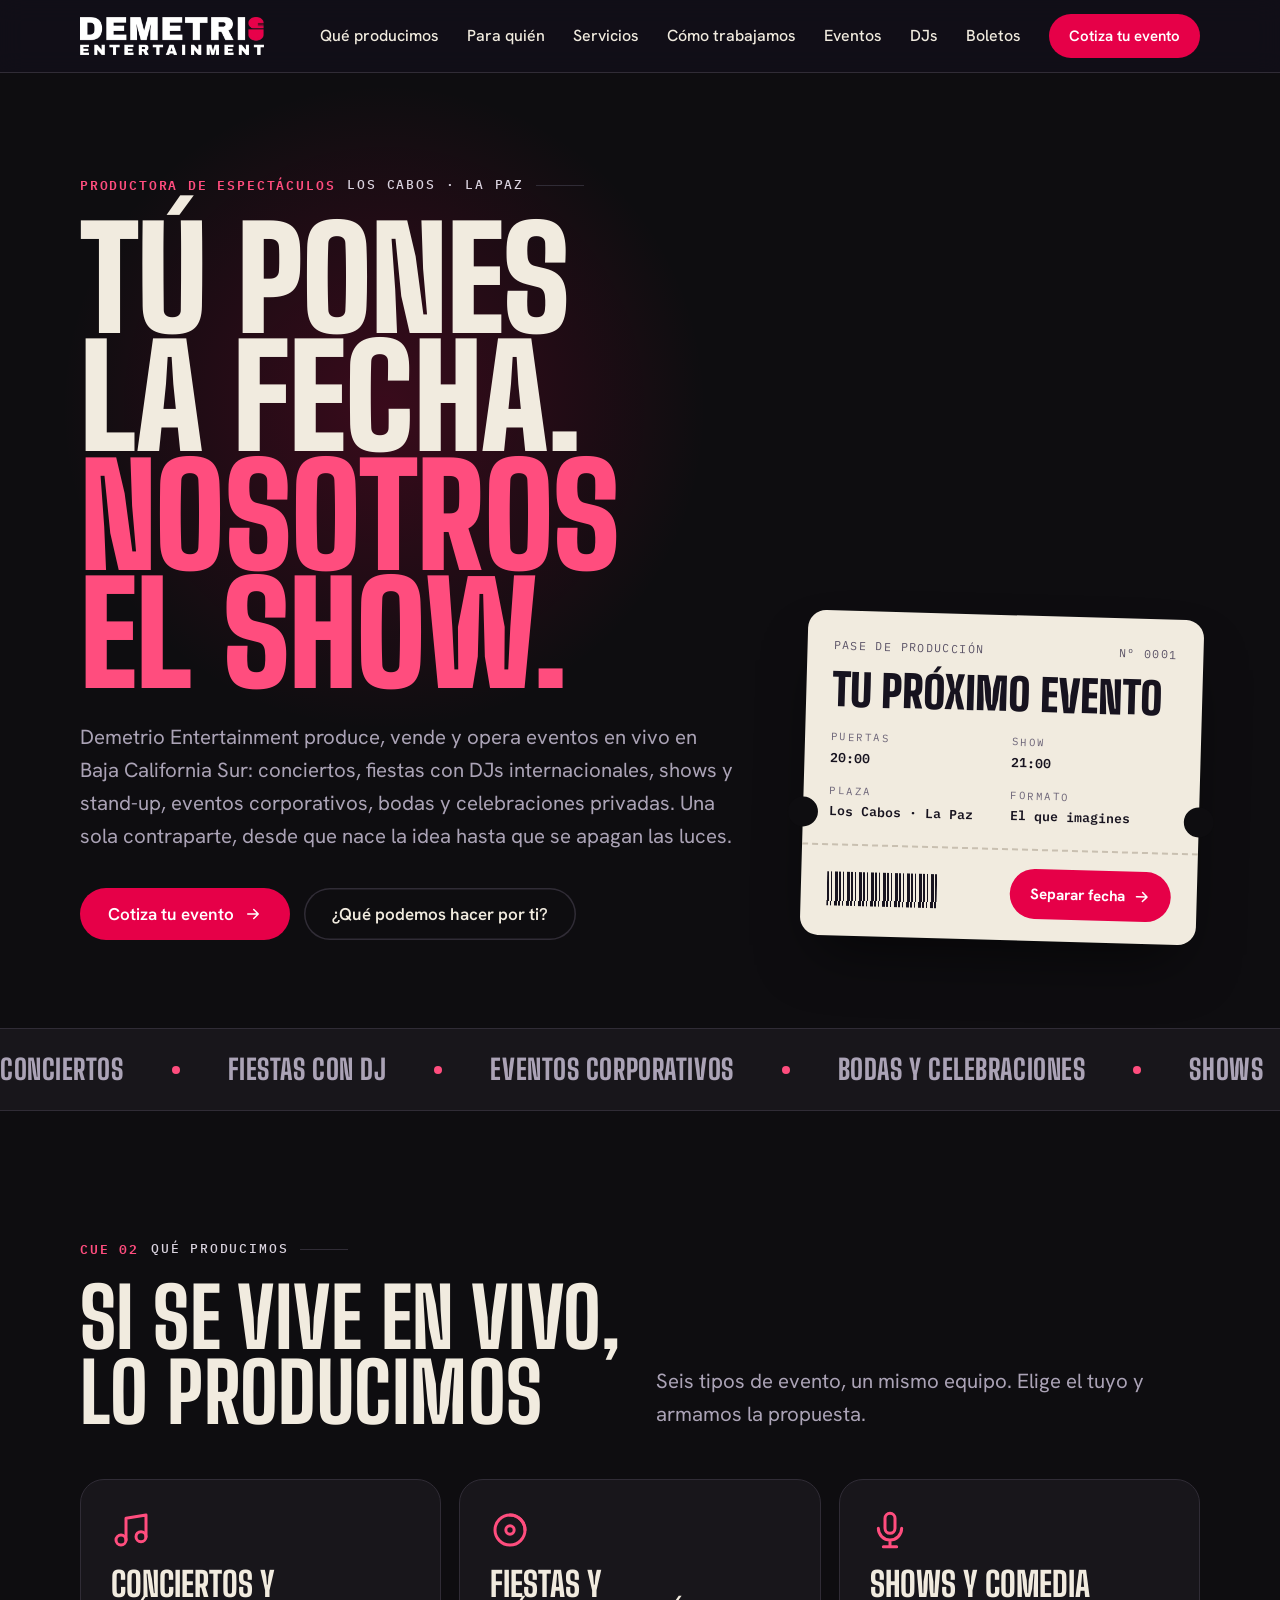
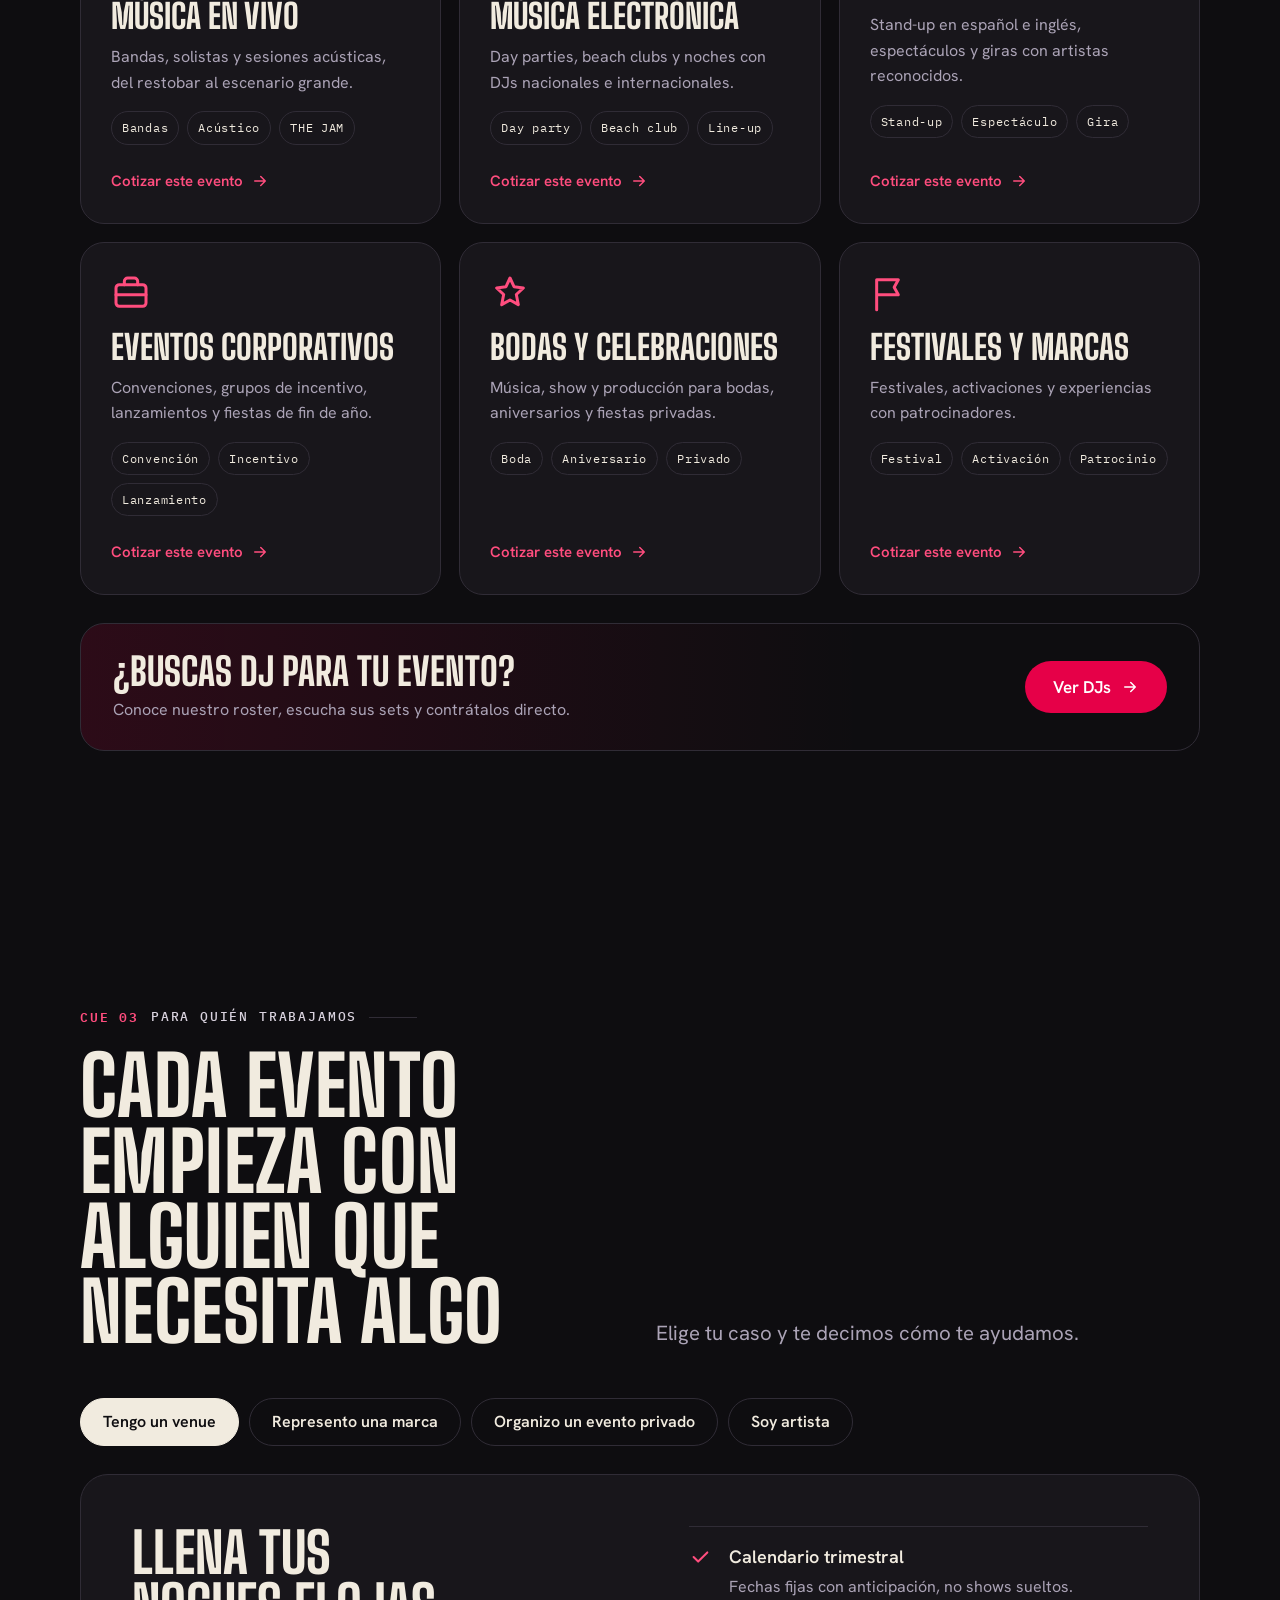
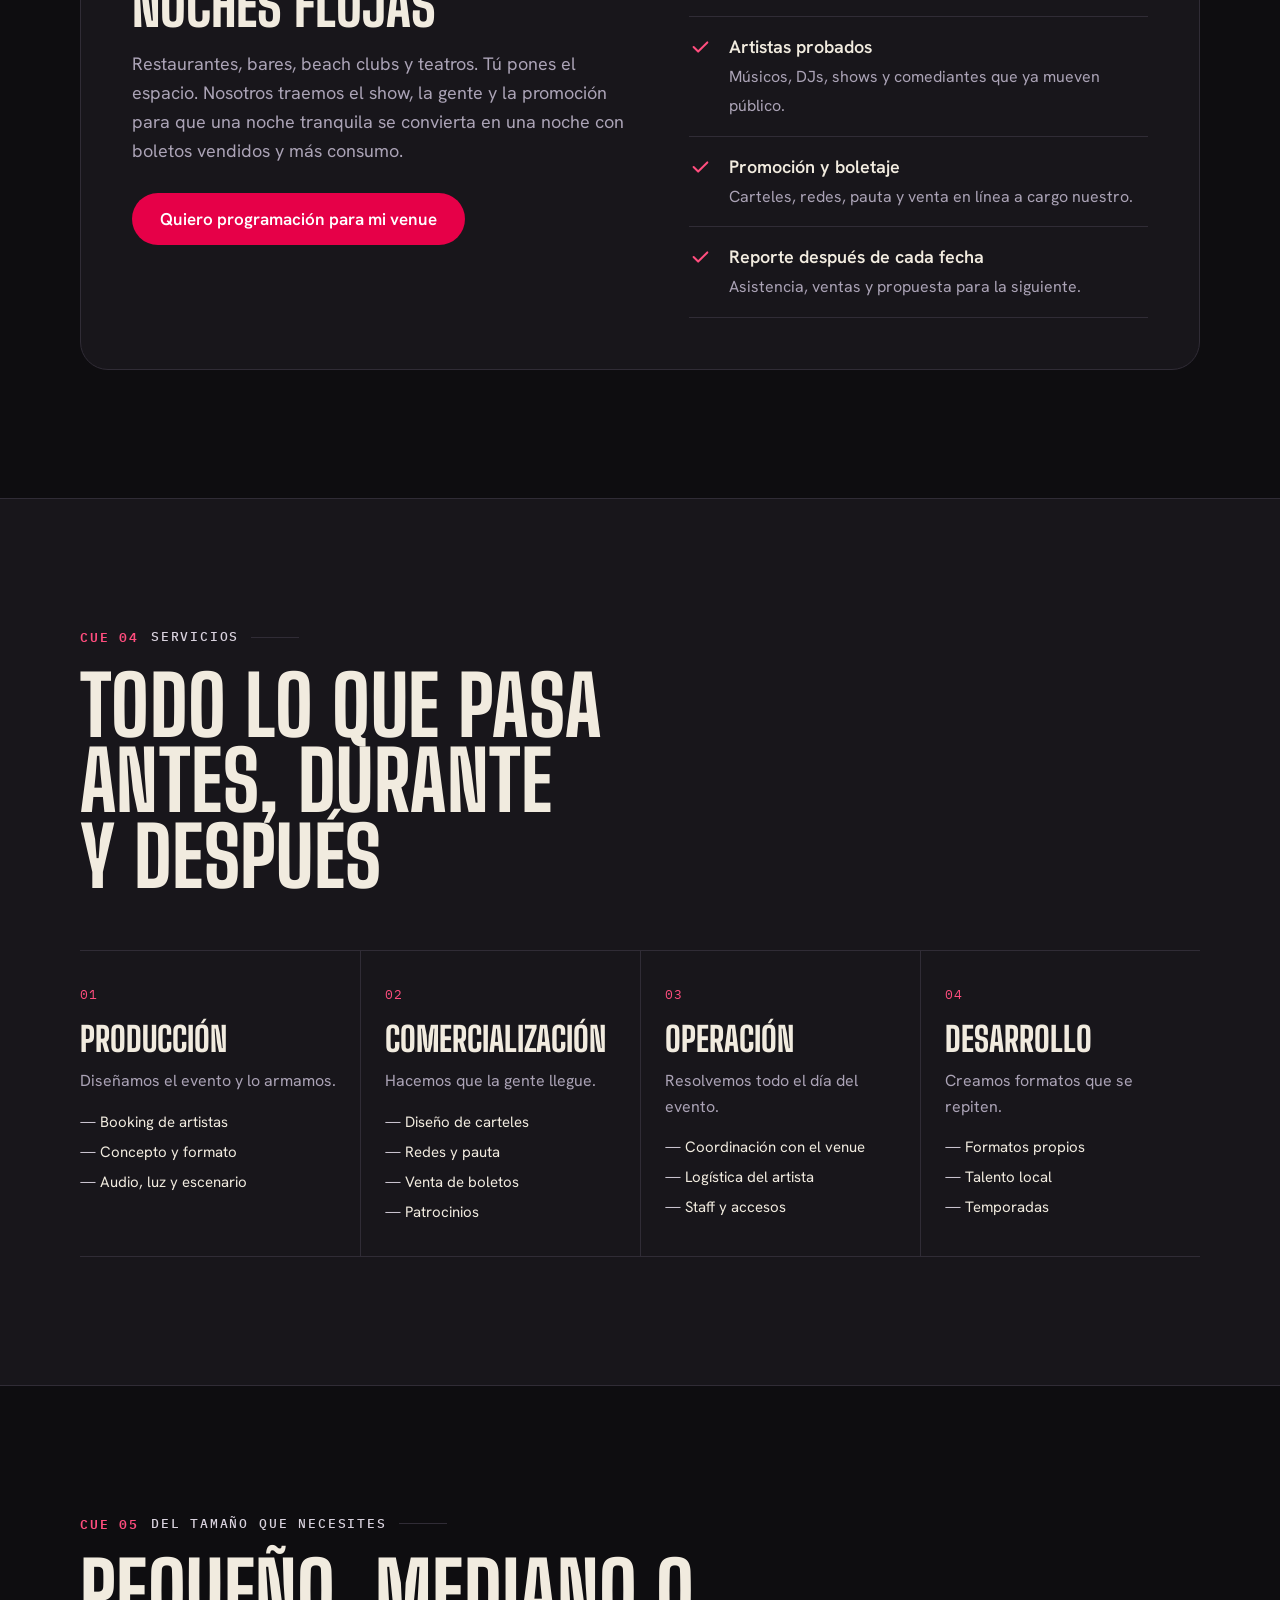
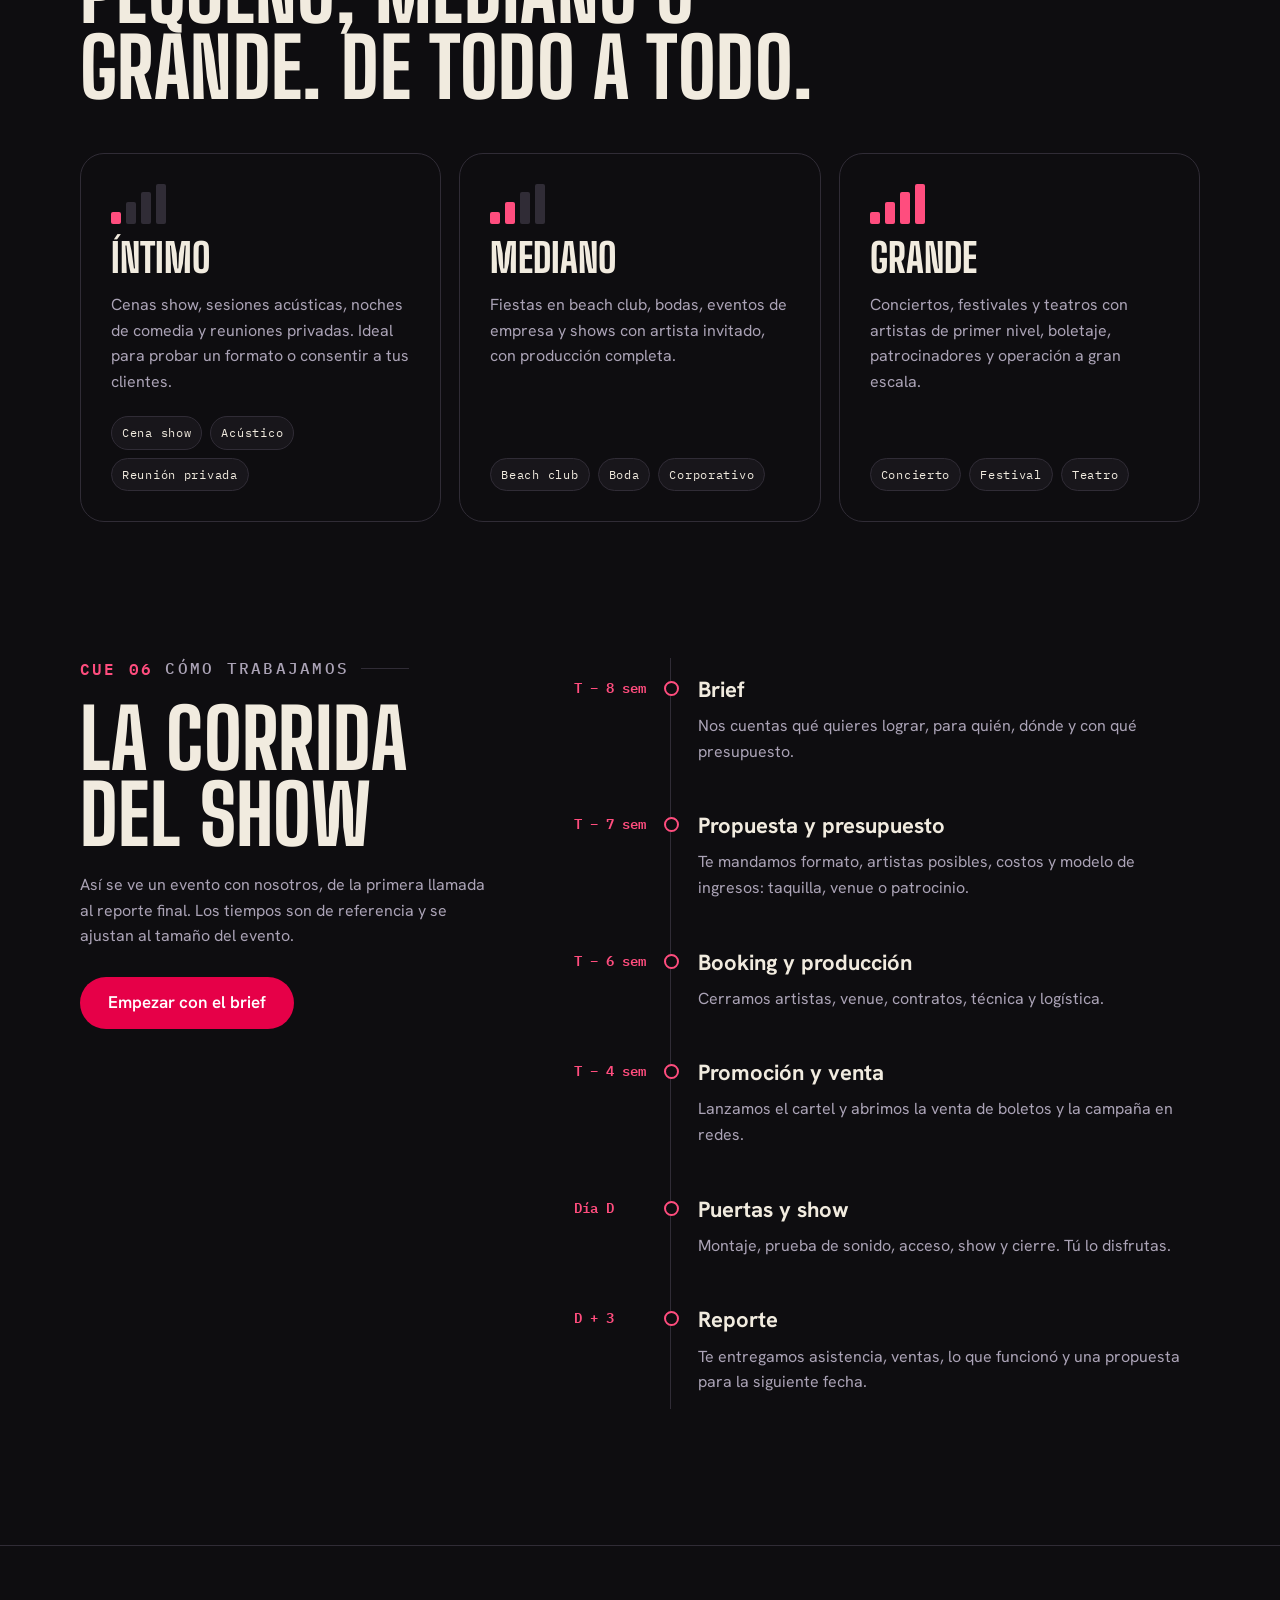
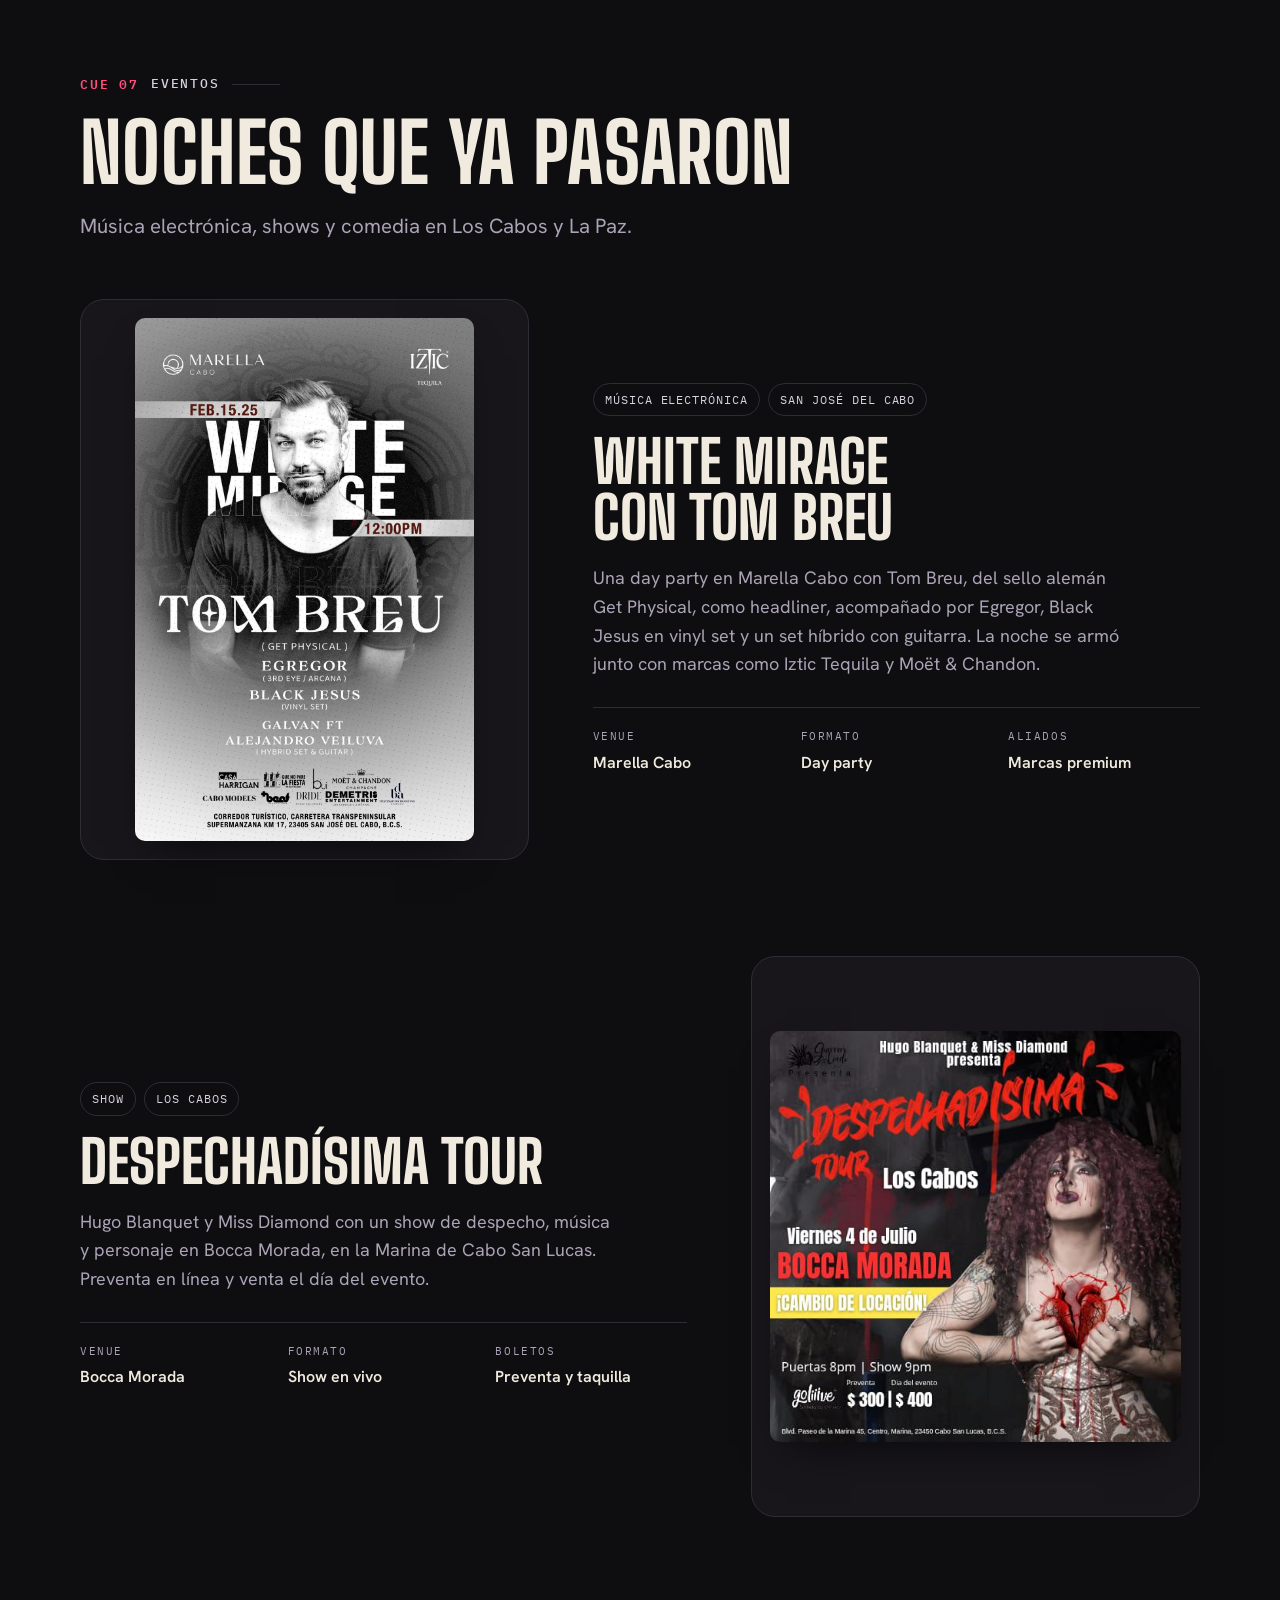
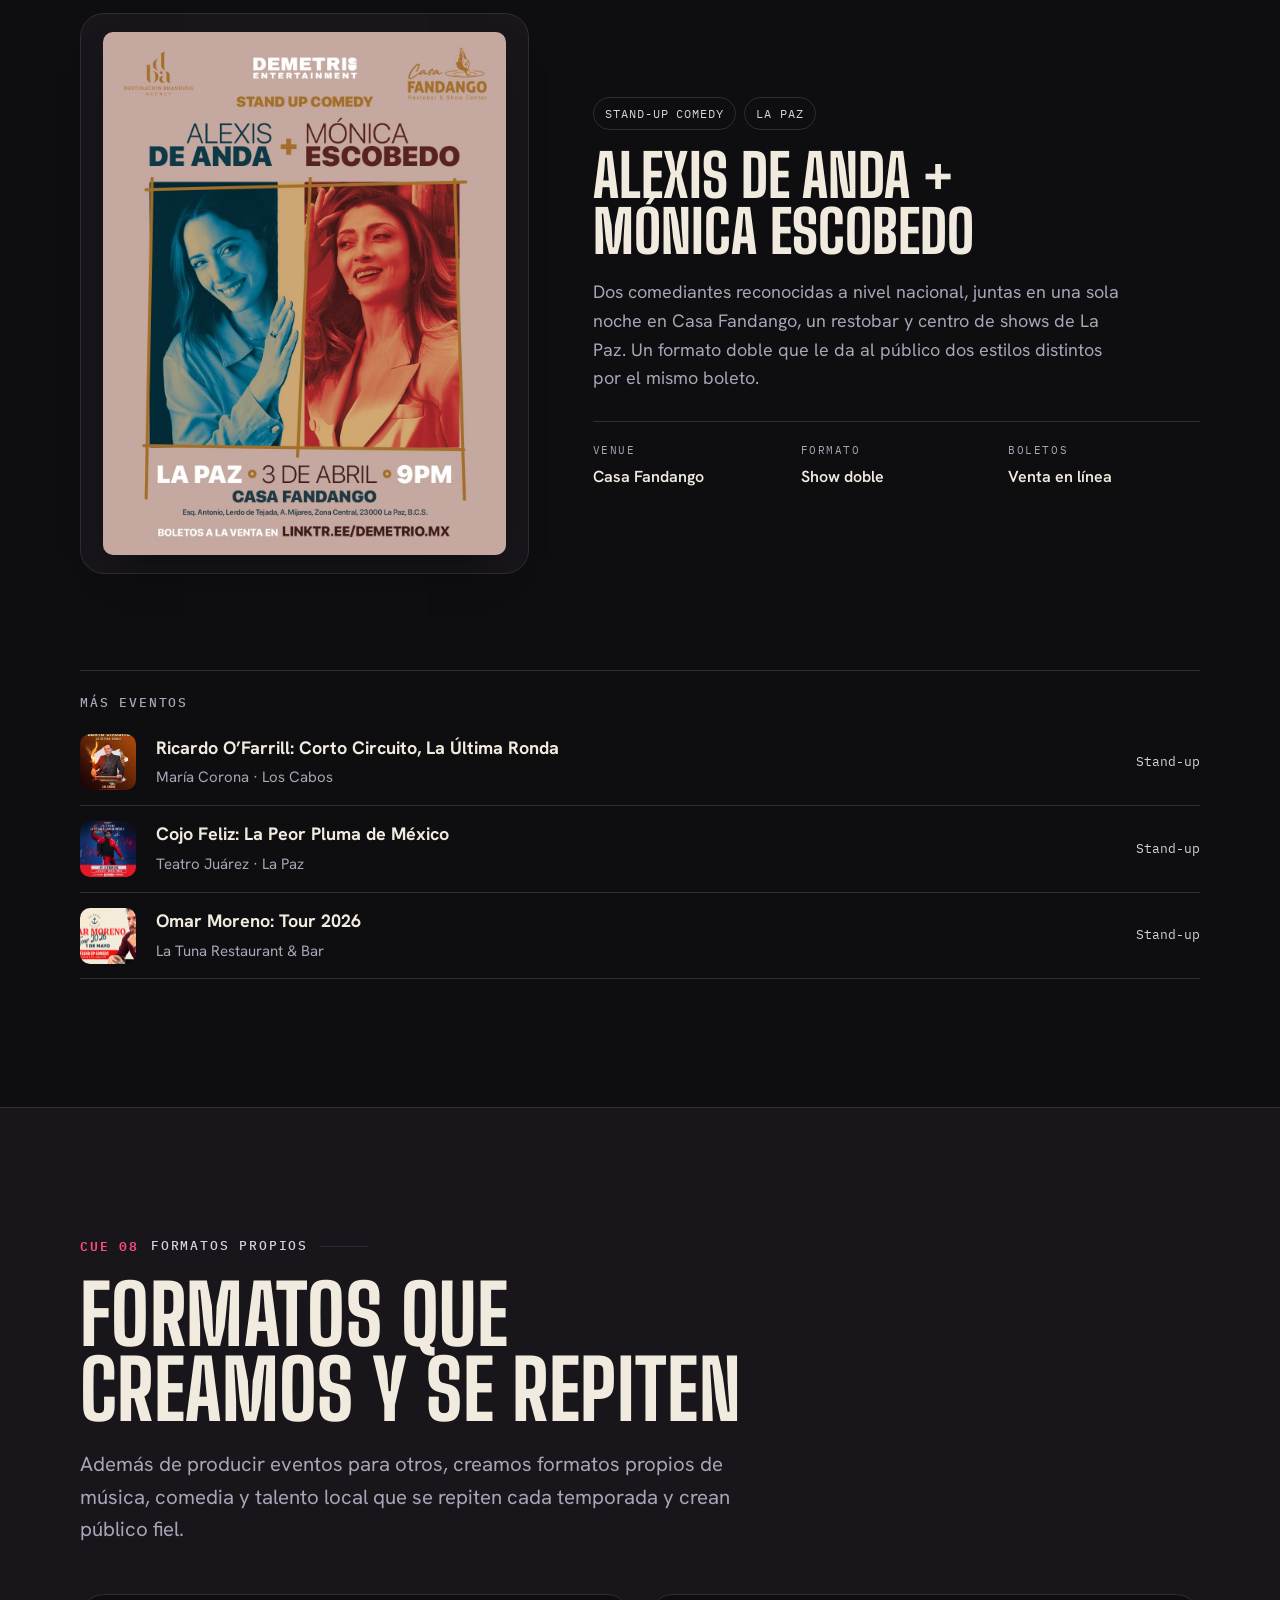
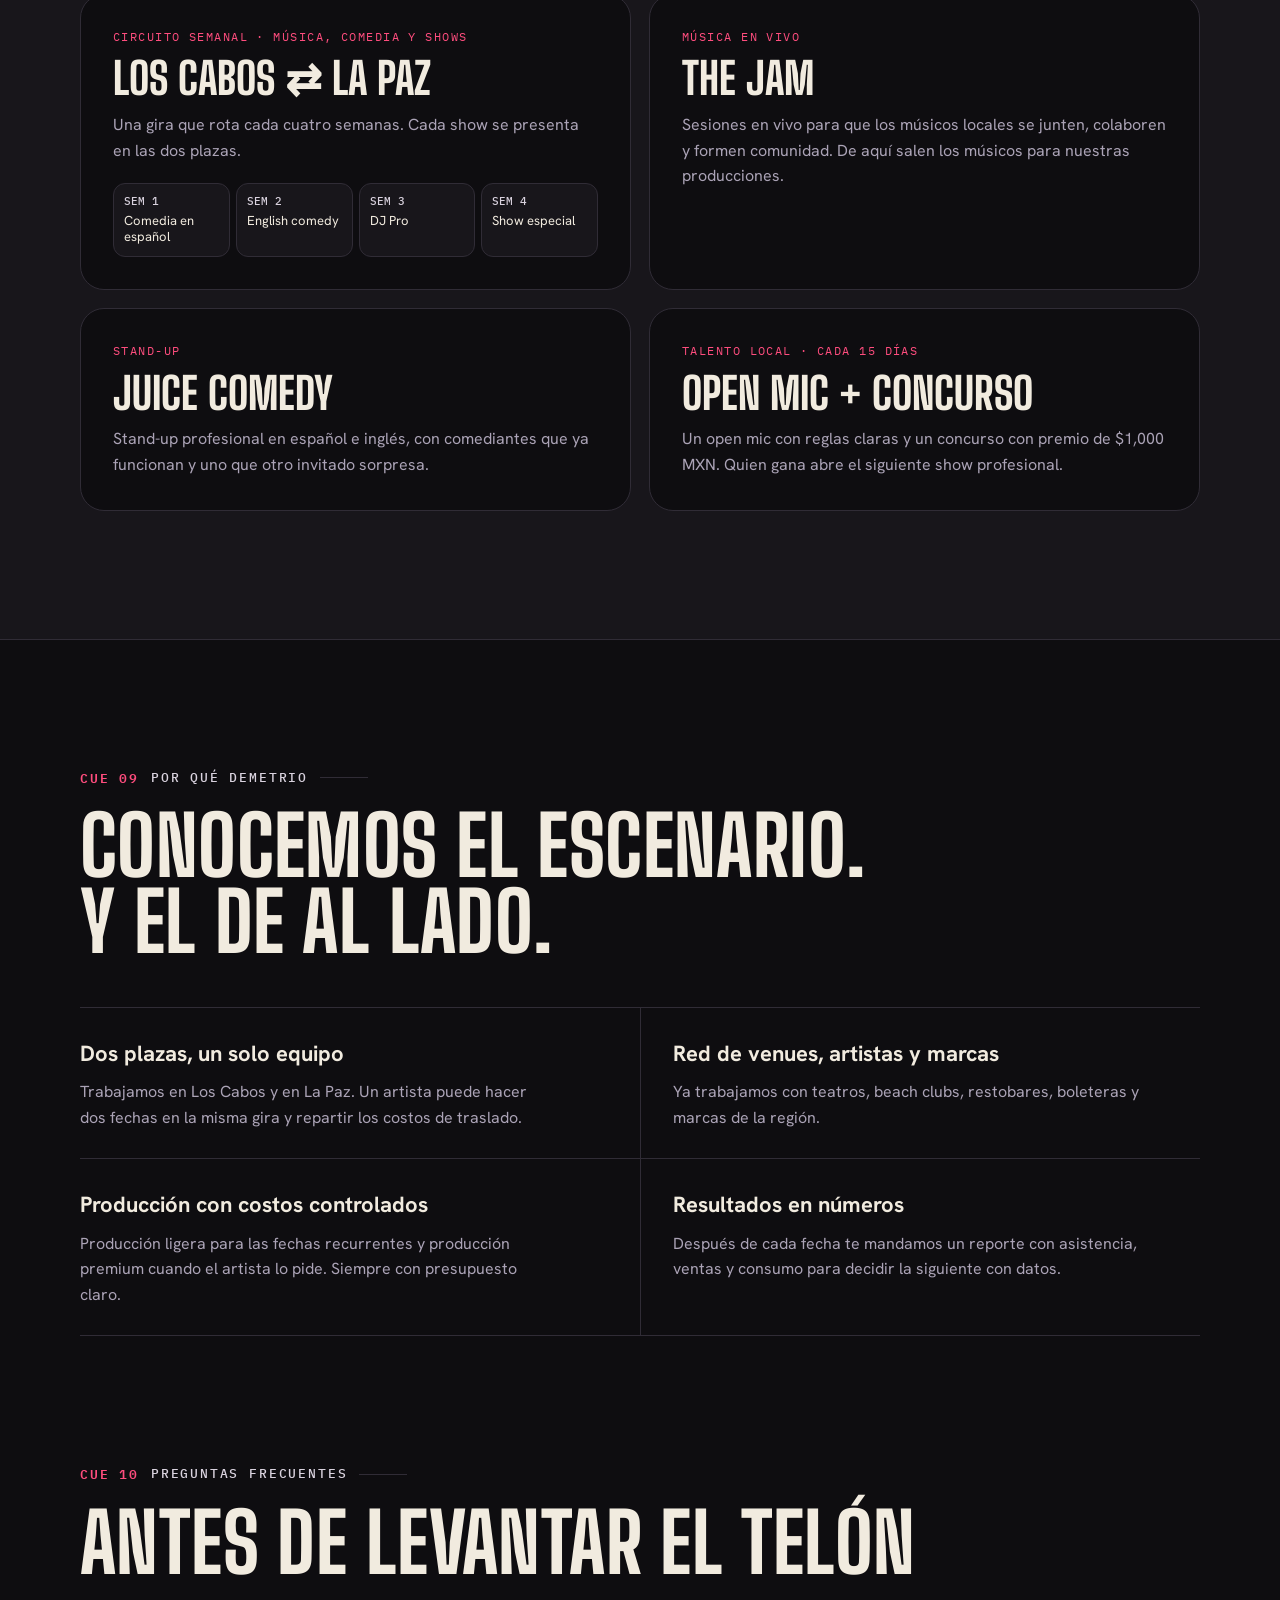
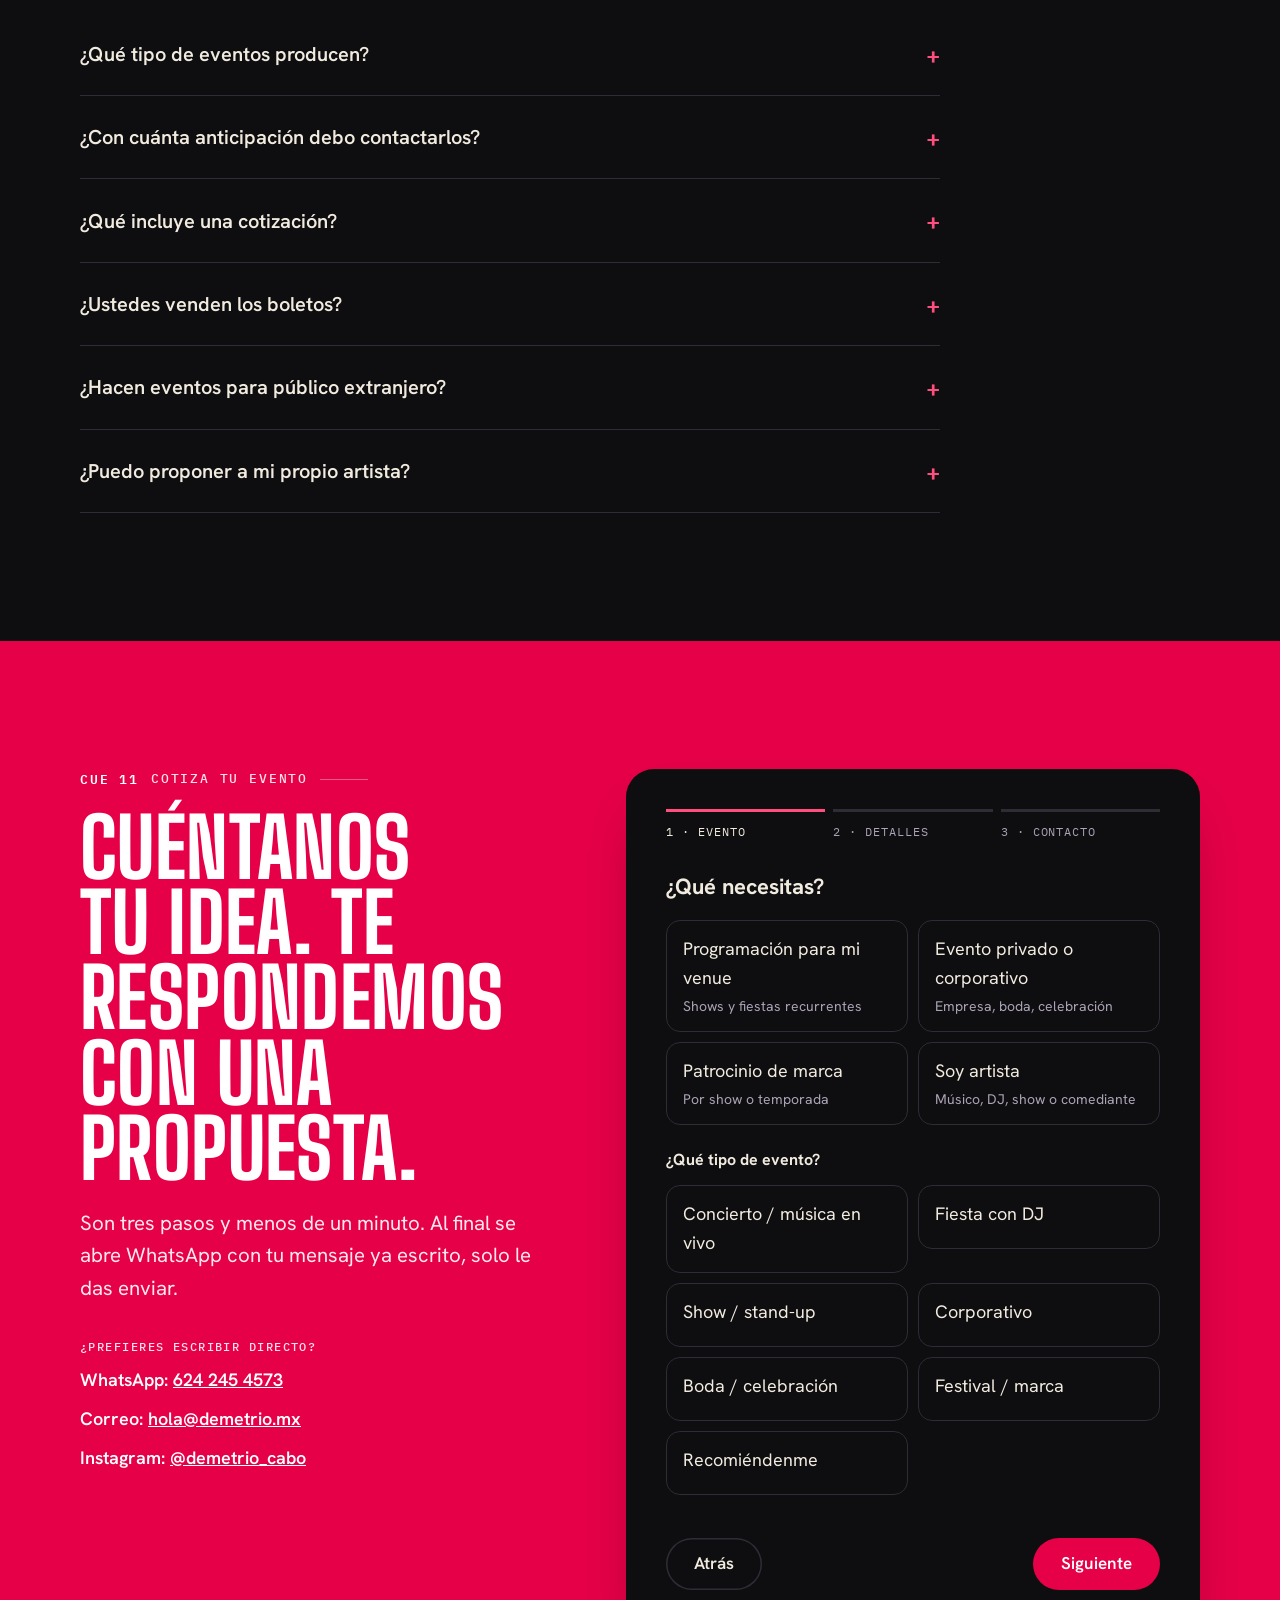
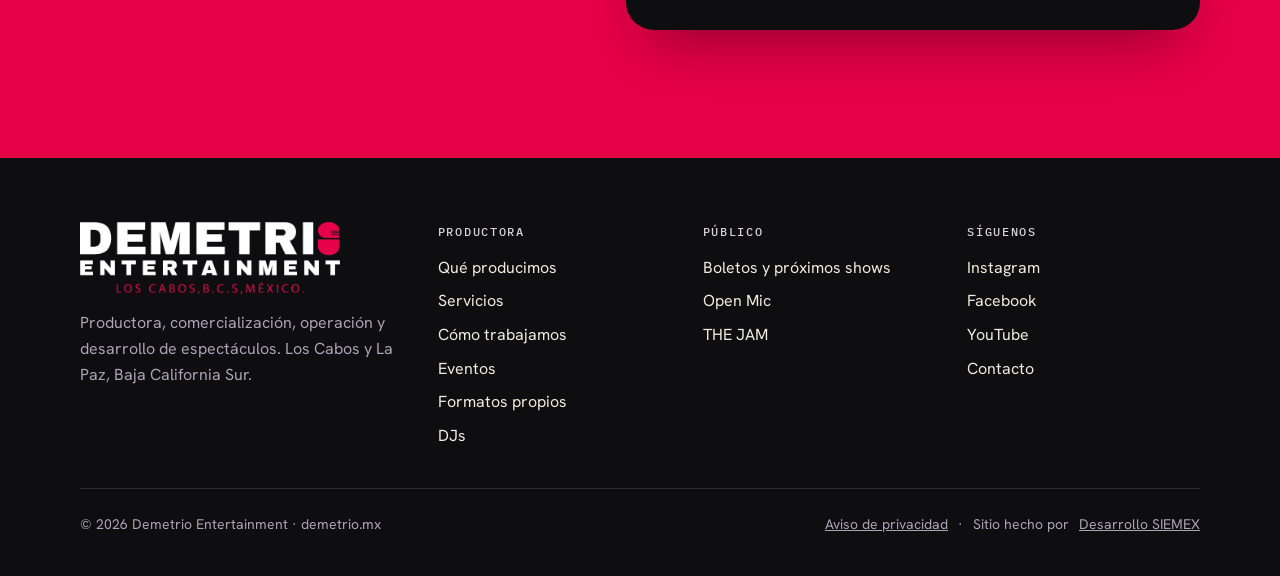
==== index.html @ d85a095f "Agregar roster de DJs y perfil de Franberchel - /djs: roster curado por Demetrio, generado desde dat" ====
<!DOCTYPE html>
<html lang="es">
<head>
<meta charset="utf-8">
<meta name="viewport" content="width=device-width, initial-scale=1">
<title>Demetrio Entertainment</title>
<meta name="description" content="Demetrio Entertainment produce, comercializa y opera espectáculos en Los Cabos y La Paz: conciertos, fiestas con DJs, shows, eventos corporativos, bodas y celebraciones privadas.">
<meta property="og:title" content="Demetrio Entertainment · Productora de espectáculos en Los Cabos y La Paz">
<meta property="og:description" content="Conciertos, fiestas, shows, eventos corporativos y celebraciones en Los Cabos y La Paz. Producción, venta y operación de principio a fin.">
<meta property="og:url" content="https://demetrio.mx/">
<meta property="og:type" content="website">
<meta property="og:locale" content="es_MX">
<meta property="og:site_name" content="Demetrio Entertainment">
<meta property="og:image" content="https://demetrio.mx/og-image.jpg?v=2">
<meta property="og:image:width" content="1200">
<meta property="og:image:height" content="630">
<meta property="og:image:alt" content="Demetrio Entertainment: Tú pones la fecha. Nosotros el show.">
<meta name="twitter:card" content="summary_large_image">
<meta name="theme-color" content="#0E0D10">
<link rel="canonical" href="https://demetrio.mx/">
<link rel="icon" href="/favicon.ico?v=2" sizes="any">
<link rel="icon" type="image/png" sizes="32x32" href="/favicon-32.png?v=2">
<link rel="apple-touch-icon" href="/apple-touch-icon.png?v=2">
<link rel="preconnect" href="https://fonts.googleapis.com">
<link rel="preconnect" href="https://fonts.gstatic.com" crossorigin>
<link href="https://fonts.googleapis.com/css2?family=Big+Shoulders+Display:wght@700;800;900&family=Hanken+Grotesk:wght@400;500;600;700&family=IBM+Plex+Mono:wght@400;500;600&display=swap" rel="stylesheet">
<link rel="stylesheet" href="/assets/css/site.css?v=2">
</head>
<body>

<header class="nav">
  <div class="wrap nav-in">
    <a class="logo" href="#inicio"><img src="assets/brand/logo-demetrio.png" alt="Demetrio Entertainment" width="184" height="38"></a>
    <button class="menu-btn" id="menuBtn" aria-expanded="false" aria-controls="navLinks">Menú</button>
    <nav class="links" id="navLinks" aria-label="Principal">
      <a href="#que-producimos">Qué producimos</a>
      <a href="#para-quien">Para quién</a>
      <a href="#servicios">Servicios</a>
      <a href="#proceso">Cómo trabajamos</a>
      <a href="#eventos">Eventos</a>
      <a href="/djs/">DJs</a>
      <a href="https://linktr.ee/demetrio.mx">Boletos</a>
      <a class="btn btn-primary" href="#cotiza">Cotiza tu evento</a>
    </nav>
  </div>
</header>

<main>
<!-- CUE 01 · APERTURA -->
<section class="hero" id="inicio">
  <div class="wrap hero-grid">
    <div>
      <p class="cue"><b>Productora de espectáculos</b> Los Cabos · La Paz</p>
      <h1>Tú pones la fecha.<span class="lit">Nosotros el show.</span></h1>
      <p class="lead">Demetrio Entertainment produce, vende y opera eventos en vivo en Baja California Sur: conciertos, fiestas con DJs internacionales, shows y stand-up, eventos corporativos, bodas y celebraciones privadas. Una sola contraparte, desde que nace la idea hasta que se apagan las luces.</p>
      <div class="hero-ctas">
        <a class="btn btn-primary" href="#cotiza">Cotiza tu evento
          <svg class="arrow" viewBox="0 0 24 24" fill="none" stroke="currentColor" stroke-width="2" stroke-linecap="round" stroke-linejoin="round" aria-hidden="true"><path d="M5 12h14M13 6l6 6-6 6"/></svg></a>
        <a class="btn btn-ghost" href="#para-quien">¿Qué podemos hacer por ti?</a>
      </div>
    </div>
    <aside class="ticket" aria-label="Pase de producción">
      <div class="t-top"><span>Pase de producción</span><span>Nº 0001</span></div>
      <p class="t-title">Tu próximo evento</p>
      <dl class="t-rows">
        <div><dt>Puertas</dt><dd>20:00</dd></div>
        <div><dt>Show</dt><dd>21:00</dd></div>
        <div><dt>Plaza</dt><dd>Los Cabos · La Paz</dd></div>
        <div><dt>Formato</dt><dd>El que imagines</dd></div>
      </dl>
      <div class="t-cut" aria-hidden="true"></div>
      <div class="t-foot">
        <div class="barcode" aria-hidden="true"></div>
        <a href="#cotiza">Separar fecha
          <svg class="arrow" viewBox="0 0 24 24" fill="none" stroke="currentColor" stroke-width="2" stroke-linecap="round" stroke-linejoin="round" aria-hidden="true"><path d="M5 12h14M13 6l6 6-6 6"/></svg></a>
      </div>
    </aside>
  </div>
</section>

<div class="marquee" aria-hidden="true">
  <div class="marquee-track">
    <span>Conciertos</span><span>Fiestas con DJ</span><span>Eventos corporativos</span><span>Bodas y celebraciones</span><span>Shows</span><span>Stand-up</span><span>Activaciones de marca</span><span>Festivales</span>
    <span>Conciertos</span><span>Fiestas con DJ</span><span>Eventos corporativos</span><span>Bodas y celebraciones</span><span>Shows</span><span>Stand-up</span><span>Activaciones de marca</span><span>Festivales</span>
  </div>
</div>


<!-- QUÉ PRODUCIMOS -->
<section id="que-producimos">
  <div class="wrap">
    <div class="aud-head">
      <div>
        <p class="cue"><b>Cue 02</b> Qué producimos</p>
        <h2 class="h2" style="margin-top:20px">Si se vive en vivo, lo producimos</h2>
      </div>
      <p class="lead">Seis tipos de evento, un mismo equipo. Elige el tuyo y armamos la propuesta.</p>
    </div>
    <div class="types">
      <a class="type" href="#cotiza" data-ev="s-vivo">
        <svg class="type-ic" viewBox="0 0 24 24" fill="none" stroke="currentColor" stroke-width="1.8" stroke-linecap="round" stroke-linejoin="round" aria-hidden="true"><path d="M9 18V5l12-2v13"/><circle cx="6" cy="18" r="3"/><circle cx="18" cy="16" r="3"/></svg>
        <h3>Conciertos y música en vivo</h3>
        <p>Bandas, solistas y sesiones acústicas, del restobar al escenario grande.</p>
        <div class="tags"><span>Bandas</span><span>Acústico</span><span>THE JAM</span></div>
        <span class="type-cta">Cotizar este evento <svg class="arrow" viewBox="0 0 24 24" fill="none" stroke="currentColor" stroke-width="2" stroke-linecap="round" stroke-linejoin="round" aria-hidden="true"><path d="M5 12h14M13 6l6 6-6 6"/></svg></span>
      </a>
      <a class="type" href="#cotiza" data-ev="s-dj">
        <svg class="type-ic" viewBox="0 0 24 24" fill="none" stroke="currentColor" stroke-width="1.8" stroke-linecap="round" stroke-linejoin="round" aria-hidden="true"><circle cx="12" cy="12" r="9"/><circle cx="12" cy="12" r="2.5"/><path d="M12 3a9 9 0 0 1 9 9"/></svg>
        <h3>Fiestas y música electrónica</h3>
        <p>Day parties, beach clubs y noches con DJs nacionales e internacionales.</p>
        <div class="tags"><span>Day party</span><span>Beach club</span><span>Line-up</span></div>
        <span class="type-cta">Cotizar este evento <svg class="arrow" viewBox="0 0 24 24" fill="none" stroke="currentColor" stroke-width="2" stroke-linecap="round" stroke-linejoin="round" aria-hidden="true"><path d="M5 12h14M13 6l6 6-6 6"/></svg></span>
      </a>
      <a class="type" href="#cotiza" data-ev="s-comedia">
        <svg class="type-ic" viewBox="0 0 24 24" fill="none" stroke="currentColor" stroke-width="1.8" stroke-linecap="round" stroke-linejoin="round" aria-hidden="true"><rect x="9" y="2" width="6" height="12" rx="3"/><path d="M5 11a7 7 0 0 0 14 0M12 18v4M8 22h8"/></svg>
        <h3>Shows y comedia</h3>
        <p>Stand-up en español e inglés, espectáculos y giras con artistas reconocidos.</p>
        <div class="tags"><span>Stand-up</span><span>Espectáculo</span><span>Gira</span></div>
        <span class="type-cta">Cotizar este evento <svg class="arrow" viewBox="0 0 24 24" fill="none" stroke="currentColor" stroke-width="2" stroke-linecap="round" stroke-linejoin="round" aria-hidden="true"><path d="M5 12h14M13 6l6 6-6 6"/></svg></span>
      </a>
      <a class="type" href="#cotiza" data-ev="s-corp">
        <svg class="type-ic" viewBox="0 0 24 24" fill="none" stroke="currentColor" stroke-width="1.8" stroke-linecap="round" stroke-linejoin="round" aria-hidden="true"><rect x="3" y="7" width="18" height="13" rx="2"/><path d="M8 7V5a2 2 0 0 1 2-2h4a2 2 0 0 1 2 2v2M3 13h18"/></svg>
        <h3>Eventos corporativos</h3>
        <p>Convenciones, grupos de incentivo, lanzamientos y fiestas de fin de año.</p>
        <div class="tags"><span>Convención</span><span>Incentivo</span><span>Lanzamiento</span></div>
        <span class="type-cta">Cotizar este evento <svg class="arrow" viewBox="0 0 24 24" fill="none" stroke="currentColor" stroke-width="2" stroke-linecap="round" stroke-linejoin="round" aria-hidden="true"><path d="M5 12h14M13 6l6 6-6 6"/></svg></span>
      </a>
      <a class="type" href="#cotiza" data-ev="s-boda">
        <svg class="type-ic" viewBox="0 0 24 24" fill="none" stroke="currentColor" stroke-width="1.8" stroke-linecap="round" stroke-linejoin="round" aria-hidden="true"><path d="M12 3l2.4 5.2L20 9l-4.2 3.9L17 19l-5-2.8L7 19l1.2-6.1L4 9l5.6-.8z"/></svg>
        <h3>Bodas y celebraciones</h3>
        <p>Música, show y producción para bodas, aniversarios y fiestas privadas.</p>
        <div class="tags"><span>Boda</span><span>Aniversario</span><span>Privado</span></div>
        <span class="type-cta">Cotizar este evento <svg class="arrow" viewBox="0 0 24 24" fill="none" stroke="currentColor" stroke-width="2" stroke-linecap="round" stroke-linejoin="round" aria-hidden="true"><path d="M5 12h14M13 6l6 6-6 6"/></svg></span>
      </a>
      <a class="type" href="#cotiza" data-ev="s-fest">
        <svg class="type-ic" viewBox="0 0 24 24" fill="none" stroke="currentColor" stroke-width="1.8" stroke-linecap="round" stroke-linejoin="round" aria-hidden="true"><path d="M4 22V4M4 4h13l-2.5 4.5L17 13H4"/></svg>
        <h3>Festivales y marcas</h3>
        <p>Festivales, activaciones y experiencias con patrocinadores.</p>
        <div class="tags"><span>Festival</span><span>Activación</span><span>Patrocinio</span></div>
        <span class="type-cta">Cotizar este evento <svg class="arrow" viewBox="0 0 24 24" fill="none" stroke="currentColor" stroke-width="2" stroke-linecap="round" stroke-linejoin="round" aria-hidden="true"><path d="M5 12h14M13 6l6 6-6 6"/></svg></span>
      </a>
    </div>
    <div class="dj-teaser">
      <div><h3>¿Buscas DJ para tu evento?</h3><p>Conoce nuestro roster, escucha sus sets y contrátalos directo.</p></div>
      <a class="btn btn-primary" href="/djs/">Ver DJs <svg class="arrow" viewBox="0 0 24 24" fill="none" stroke="currentColor" stroke-width="2" stroke-linecap="round" stroke-linejoin="round" aria-hidden="true"><path d="M5 12h14M13 6l6 6-6 6"/></svg></a>
    </div>
  </div>
</section>

<!-- CUE 03 · PARA QUIÉN -->
<section id="para-quien">
  <div class="wrap">
    <div class="aud-head">
      <div>
        <p class="cue"><b>Cue 03</b> Para quién trabajamos</p>
        <h2 class="h2" style="margin-top:20px">Cada evento empieza con alguien que necesita algo</h2>
      </div>
      <p class="lead">Elige tu caso y te decimos cómo te ayudamos.</p>
    </div>
    <div class="tabs" role="tablist" aria-label="Tipo de cliente">
      <button class="tab" role="tab" id="t-venue" aria-controls="p-venue" aria-selected="true">Tengo un venue</button>
      <button class="tab" role="tab" id="t-marca" aria-controls="p-marca" aria-selected="false" tabindex="-1">Represento una marca</button>
      <button class="tab" role="tab" id="t-privado" aria-controls="p-privado" aria-selected="false" tabindex="-1">Organizo un evento privado</button>
      <button class="tab" role="tab" id="t-talento" aria-controls="p-talento" aria-selected="false" tabindex="-1">Soy artista</button>
    </div>

    <div class="panel" role="tabpanel" id="p-venue" aria-labelledby="t-venue">
      <div>
        <h3>Llena tus noches flojas</h3>
        <p class="pain">Restaurantes, bares, beach clubs y teatros. Tú pones el espacio. Nosotros traemos el show, la gente y la promoción para que una noche tranquila se convierta en una noche con boletos vendidos y más consumo.</p>
        <a class="btn btn-primary" href="#cotiza" data-pick="venue">Quiero programación para mi venue</a>
      </div>
      <ul class="checks">
        <li><svg viewBox="0 0 24 24" fill="none" stroke="currentColor" stroke-width="2.2" stroke-linecap="round" stroke-linejoin="round" aria-hidden="true"><path d="M5 12l5 5L20 7"/></svg><div><strong>Calendario trimestral</strong><span>Fechas fijas con anticipación, no shows sueltos.</span></div></li>
        <li><svg viewBox="0 0 24 24" fill="none" stroke="currentColor" stroke-width="2.2" stroke-linecap="round" stroke-linejoin="round" aria-hidden="true"><path d="M5 12l5 5L20 7"/></svg><div><strong>Artistas probados</strong><span>Músicos, DJs, shows y comediantes que ya mueven público.</span></div></li>
        <li><svg viewBox="0 0 24 24" fill="none" stroke="currentColor" stroke-width="2.2" stroke-linecap="round" stroke-linejoin="round" aria-hidden="true"><path d="M5 12l5 5L20 7"/></svg><div><strong>Promoción y boletaje</strong><span>Carteles, redes, pauta y venta en línea a cargo nuestro.</span></div></li>
        <li><svg viewBox="0 0 24 24" fill="none" stroke="currentColor" stroke-width="2.2" stroke-linecap="round" stroke-linejoin="round" aria-hidden="true"><path d="M5 12l5 5L20 7"/></svg><div><strong>Reporte después de cada fecha</strong><span>Asistencia, ventas y propuesta para la siguiente.</span></div></li>
      </ul>
    </div>

    <div class="panel" role="tabpanel" id="p-marca" aria-labelledby="t-marca" hidden>
      <div>
        <h3>Pon tu marca donde está la gente</h3>
        <p class="pain">Bebidas, hoteles, inmobiliarias, marcas de moda. Ponemos tu marca en noches que la gente ya quiere vivir, en lugar de un anuncio que se ignora.</p>
        <a class="btn btn-primary" href="#cotiza" data-pick="marca">Quiero patrocinar</a>
      </div>
      <ul class="checks">
        <li><svg viewBox="0 0 24 24" fill="none" stroke="currentColor" stroke-width="2.2" stroke-linecap="round" stroke-linejoin="round" aria-hidden="true"><path d="M5 12l5 5L20 7"/></svg><div><strong>Patrocinio por show o por temporada</strong><span>Tú eliges cuánta presencia quieres.</span></div></li>
        <li><svg viewBox="0 0 24 24" fill="none" stroke="currentColor" stroke-width="2.2" stroke-linecap="round" stroke-linejoin="round" aria-hidden="true"><path d="M5 12l5 5L20 7"/></svg><div><strong>Activaciones en sitio</strong><span>Barra, degustación, foto, experiencia VIP.</span></div></li>
        <li><svg viewBox="0 0 24 24" fill="none" stroke="currentColor" stroke-width="2.2" stroke-linecap="round" stroke-linejoin="round" aria-hidden="true"><path d="M5 12l5 5L20 7"/></svg><div><strong>Logo en carteles y campañas</strong><span>Antes, durante y después del evento.</span></div></li>
        <li><svg viewBox="0 0 24 24" fill="none" stroke="currentColor" stroke-width="2.2" stroke-linecap="round" stroke-linejoin="round" aria-hidden="true"><path d="M5 12l5 5L20 7"/></svg><div><strong>Dos mercados</strong><span>Público local, residentes extranjeros y visitantes.</span></div></li>
      </ul>
    </div>

    <div class="panel" role="tabpanel" id="p-privado" aria-labelledby="t-privado" hidden>
      <div>
        <h3>Tu evento, con el show resuelto</h3>
        <p class="pain">Convenciones, grupos de incentivo, fiestas de empresa, bodas, aniversarios y celebraciones. Te armamos el entretenimiento y la producción completa, y lo coordinamos con tu venue o tu wedding planner.</p>
        <a class="btn btn-primary" href="#cotiza" data-pick="privado">Cotizar mi evento</a>
      </div>
      <ul class="checks">
        <li><svg viewBox="0 0 24 24" fill="none" stroke="currentColor" stroke-width="2.2" stroke-linecap="round" stroke-linejoin="round" aria-hidden="true"><path d="M5 12l5 5L20 7"/></svg><div><strong>Música en vivo y DJs</strong><span>De la cena a la pista.</span></div></li>
        <li><svg viewBox="0 0 24 24" fill="none" stroke="currentColor" stroke-width="2.2" stroke-linecap="round" stroke-linejoin="round" aria-hidden="true"><path d="M5 12l5 5L20 7"/></svg><div><strong>Shows y artistas invitados</strong><span>Espectáculos y comedia, en español o inglés.</span></div></li>
        <li><svg viewBox="0 0 24 24" fill="none" stroke="currentColor" stroke-width="2.2" stroke-linecap="round" stroke-linejoin="round" aria-hidden="true"><path d="M5 12l5 5L20 7"/></svg><div><strong>Producción técnica</strong><span>Audio, iluminación, escenario y staff.</span></div></li>
        <li><svg viewBox="0 0 24 24" fill="none" stroke="currentColor" stroke-width="2.2" stroke-linecap="round" stroke-linejoin="round" aria-hidden="true"><path d="M5 12l5 5L20 7"/></svg><div><strong>Una sola persona a cargo</strong><span>Tú hablas con uno; nosotros coordinamos a todos.</span></div></li>
      </ul>
    </div>

    <div class="panel" role="tabpanel" id="p-talento" aria-labelledby="t-talento" hidden>
      <div>
        <h3>Súbete a nuestro escenario</h3>
        <p class="pain">Músicos, bandas, DJs, comediantes y artistas de show. Si quieres hacer fechas en Los Cabos y La Paz, o eres de aquí y quieres empezar, tenemos lugar para ti.</p>
        <a class="btn btn-primary" href="#cotiza" data-pick="talento">Mandar mi material</a>
      </div>
      <ul class="checks">
        <li><svg viewBox="0 0 24 24" fill="none" stroke="currentColor" stroke-width="2.2" stroke-linecap="round" stroke-linejoin="round" aria-hidden="true"><path d="M5 12l5 5L20 7"/></svg><div><strong>Fechas en dos plazas</strong><span>Los Cabos y La Paz en una misma gira.</span></div></li>
        <li><svg viewBox="0 0 24 24" fill="none" stroke="currentColor" stroke-width="2.2" stroke-linecap="round" stroke-linejoin="round" aria-hidden="true"><path d="M5 12l5 5L20 7"/></svg><div><strong>Eventos privados y corporativos</strong><span>Te recomendamos con nuestros clientes.</span></div></li>
        <li><svg viewBox="0 0 24 24" fill="none" stroke="currentColor" stroke-width="2.2" stroke-linecap="round" stroke-linejoin="round" aria-hidden="true"><path d="M5 12l5 5L20 7"/></svg><div><strong>THE JAM para músicos</strong><span>Sesiones en vivo y colaboraciones.</span></div></li>
        <li><svg viewBox="0 0 24 24" fill="none" stroke="currentColor" stroke-width="2.2" stroke-linecap="round" stroke-linejoin="round" aria-hidden="true"><path d="M5 12l5 5L20 7"/></svg><div><strong>Open Mic y concurso</strong><span>Para comediantes que van empezando.</span></div></li>
      </ul>
    </div>
  </div>
</section>

<!-- CUE 03 · SERVICIOS -->
<section class="svc" id="servicios">
  <div class="wrap">
    <p class="cue"><b>Cue 04</b> Servicios</p>
    <h2 class="h2" style="margin-top:20px;max-width:16ch">Todo lo que pasa antes, durante y después</h2>
    <div class="svc-grid">
      <div class="svc-item"><span class="num">01</span><h3>Producción</h3><p>Diseñamos el evento y lo armamos.</p><ul><li>Booking de artistas</li><li>Concepto y formato</li><li>Audio, luz y escenario</li></ul></div>
      <div class="svc-item"><span class="num">02</span><h3>Comercialización</h3><p>Hacemos que la gente llegue.</p><ul><li>Diseño de carteles</li><li>Redes y pauta</li><li>Venta de boletos</li><li>Patrocinios</li></ul></div>
      <div class="svc-item"><span class="num">03</span><h3>Operación</h3><p>Resolvemos todo el día del evento.</p><ul><li>Coordinación con el venue</li><li>Logística del artista</li><li>Staff y accesos</li></ul></div>
      <div class="svc-item"><span class="num">04</span><h3>Desarrollo</h3><p>Creamos formatos que se repiten.</p><ul><li>Formatos propios</li><li>Talento local</li><li>Temporadas</li></ul></div>
    </div>
  </div>
</section>

<!-- CUE 04 · ESCALA -->
<section id="escala">
  <div class="wrap">
    <p class="cue"><b>Cue 05</b> Del tamaño que necesites</p>
    <h2 class="h2" style="margin-top:20px">Pequeño, mediano o grande. De todo a todo.</h2>
    <div class="scale">
      <article class="scale-card">
        <div class="bars" aria-hidden="true"><i class="on" style="height:30%"></i><i style="height:55%"></i><i style="height:80%"></i><i style="height:100%"></i></div>
        <h3>Íntimo</h3>
        <p>Cenas show, sesiones acústicas, noches de comedia y reuniones privadas. Ideal para probar un formato o consentir a tus clientes.</p>
        <div class="tags"><span>Cena show</span><span>Acústico</span><span>Reunión privada</span></div>
      </article>
      <article class="scale-card">
        <div class="bars" aria-hidden="true"><i class="on" style="height:30%"></i><i class="on" style="height:55%"></i><i style="height:80%"></i><i style="height:100%"></i></div>
        <h3>Mediano</h3>
        <p>Fiestas en beach club, bodas, eventos de empresa y shows con artista invitado, con producción completa.</p>
        <div class="tags"><span>Beach club</span><span>Boda</span><span>Corporativo</span></div>
      </article>
      <article class="scale-card">
        <div class="bars" aria-hidden="true"><i class="on" style="height:30%"></i><i class="on" style="height:55%"></i><i class="on" style="height:80%"></i><i class="on" style="height:100%"></i></div>
        <h3>Grande</h3>
        <p>Conciertos, festivales y teatros con artistas de primer nivel, boletaje, patrocinadores y operación a gran escala.</p>
        <div class="tags"><span>Concierto</span><span>Festival</span><span>Teatro</span></div>
      </article>
    </div>
  </div>
</section>

<!-- CUE 05 · PROCESO -->
<section id="proceso" style="padding-top:0">
  <div class="wrap ros">
    <div class="ros-sticky">
      <p class="cue"><b>Cue 06</b> Cómo trabajamos</p>
      <h2 class="h2" style="margin-top:20px">La corrida del show</h2>
      <p class="lead" style="margin-top:20px">Así se ve un evento con nosotros, de la primera llamada al reporte final. Los tiempos son de referencia y se ajustan al tamaño del evento.</p>
      <a class="btn btn-primary" href="#cotiza" style="margin-top:28px">Empezar con el brief</a>
    </div>
    <ol>
      <li><time>T – 8 sem</time><div><h3>Brief</h3><p>Nos cuentas qué quieres lograr, para quién, dónde y con qué presupuesto.</p></div></li>
      <li><time>T – 7 sem</time><div><h3>Propuesta y presupuesto</h3><p>Te mandamos formato, artistas posibles, costos y modelo de ingresos: taquilla, venue o patrocinio.</p></div></li>
      <li><time>T – 6 sem</time><div><h3>Booking y producción</h3><p>Cerramos artistas, venue, contratos, técnica y logística.</p></div></li>
      <li><time>T – 4 sem</time><div><h3>Promoción y venta</h3><p>Lanzamos el cartel y abrimos la venta de boletos y la campaña en redes.</p></div></li>
      <li><time>Día D</time><div><h3>Puertas y show</h3><p>Montaje, prueba de sonido, acceso, show y cierre. Tú lo disfrutas.</p></div></li>
      <li><time>D + 3</time><div><h3>Reporte</h3><p>Te entregamos asistencia, ventas, lo que funcionó y una propuesta para la siguiente fecha.</p></div></li>
    </ol>
  </div>
</section>

<!-- CUE 06 · EVENTOS -->
<section id="eventos" style="border-top:1px solid var(--linea)">
  <div class="wrap">
    <p class="cue"><b>Cue 07</b> Eventos</p>
    <h2 class="h2" style="margin-top:20px">Noches que ya pasaron</h2>
    <p class="lead" style="margin-top:20px">Música electrónica, shows y comedia en Los Cabos y La Paz.</p>
    <div class="cases">
      <article class="case">
        <div class="case-img"><img src="assets/white-mirage-marella.jpg" alt="Cartel de White Mirage con Tom Breu en Marella Cabo" loading="lazy"></div>
        <div>
          <div class="meta"><span>Música electrónica</span><span>San José del Cabo</span></div>
          <h3>White Mirage con Tom Breu</h3>
          <p>Una day party en Marella Cabo con Tom Breu, del sello alemán Get Physical, como headliner, acompañado por Egregor, Black Jesus en vinyl set y un set híbrido con guitarra. La noche se armó junto con marcas como Iztic Tequila y Moët &amp; Chandon.</p>
          <dl><div><dt>Venue</dt><dd>Marella Cabo</dd></div><div><dt>Formato</dt><dd>Day party</dd></div><div><dt>Aliados</dt><dd>Marcas premium</dd></div></dl>
        </div>
      </article>
      <article class="case">
        <div class="case-img"><img src="assets/despechadisima-bocca-morada.jpg" alt="Cartel de Despechadísima Tour con Hugo Blanquet y Miss Diamond en Bocca Morada" loading="lazy"></div>
        <div>
          <div class="meta"><span>Show</span><span>Los Cabos</span></div>
          <h3>Despechadísima Tour</h3>
          <p>Hugo Blanquet y Miss Diamond con un show de despecho, música y personaje en Bocca Morada, en la Marina de Cabo San Lucas. Preventa en línea y venta el día del evento.</p>
          <dl><div><dt>Venue</dt><dd>Bocca Morada</dd></div><div><dt>Formato</dt><dd>Show en vivo</dd></div><div><dt>Boletos</dt><dd>Preventa y taquilla</dd></div></dl>
        </div>
      </article>
      <article class="case">
        <div class="case-img"><img src="assets/fandango-deanda-escobedo.jpg" alt="Cartel del show de Alexis de Anda y Mónica Escobedo en Casa Fandango, La Paz" loading="lazy"></div>
        <div>
          <div class="meta"><span>Stand-up comedy</span><span>La Paz</span></div>
          <h3>Alexis de Anda + Mónica Escobedo</h3>
          <p>Dos comediantes reconocidas a nivel nacional, juntas en una sola noche en Casa Fandango, un restobar y centro de shows de La Paz. Un formato doble que le da al público dos estilos distintos por el mismo boleto.</p>
          <dl><div><dt>Venue</dt><dd>Casa Fandango</dd></div><div><dt>Formato</dt><dd>Show doble</dd></div><div><dt>Boletos</dt><dd>Venta en línea</dd></div></dl>
        </div>
      </article>
    </div>

    <div class="archive">
      <h3>Más eventos</h3>
      <div class="arow"><img src="assets/ofarrill-maria-corona.jpg" alt="" loading="lazy"><div><strong>Ricardo O’Farrill: Corto Circuito, La Última Ronda</strong><span>María Corona · Los Cabos</span></div><em>Stand-up</em></div>
      <div class="arow"><img src="assets/cojo-feliz-teatro-juarez.jpg" alt="" loading="lazy"><div><strong>Cojo Feliz: La Peor Pluma de México</strong><span>Teatro Juárez · La Paz</span></div><em>Stand-up</em></div>
      <div class="arow"><img src="assets/omar-moreno-la-tuna.jpg" alt="" loading="lazy"><div><strong>Omar Moreno: Tour 2026</strong><span>La Tuna Restaurant &amp; Bar</span></div><em>Stand-up</em></div>
    </div>
  </div>
</section>

<!-- CUE 07 · FORMATOS PROPIOS -->
<section class="props" id="formatos">
  <div class="wrap">
    <p class="cue"><b>Cue 08</b> Formatos propios</p>
    <h2 class="h2" style="margin-top:20px;max-width:18ch">Formatos que creamos y se repiten</h2>
    <p class="lead" style="margin-top:20px">Además de producir eventos para otros, creamos formatos propios de música, comedia y talento local que se repiten cada temporada y crean público fiel.</p>
    <div class="props-grid">
      <article class="prop">
        <span class="kind">Circuito semanal · música, comedia y shows</span>
        <h3>Los Cabos ⇄ La Paz</h3>
        <p>Una gira que rota cada cuatro semanas. Cada show se presenta en las dos plazas.</p>
        <div class="cycle">
          <div><b>SEM 1</b>Comedia en español</div>
          <div><b>SEM 2</b>English comedy</div>
          <div><b>SEM 3</b>DJ Pro</div>
          <div><b>SEM 4</b>Show especial</div>
        </div>
      </article>
      <article class="prop">
        <span class="kind">Música en vivo</span>
        <h3>THE JAM</h3>
        <p>Sesiones en vivo para que los músicos locales se junten, colaboren y formen comunidad. De aquí salen los músicos para nuestras producciones.</p>
      </article>
      <article class="prop">
        <span class="kind">Stand-up</span>
        <h3>Juice Comedy</h3>
        <p>Stand-up profesional en español e inglés, con comediantes que ya funcionan y uno que otro invitado sorpresa.</p>
      </article>
      <article class="prop">
        <span class="kind">Talento local · cada 15 días</span>
        <h3>Open Mic + Concurso</h3>
        <p>Un open mic con reglas claras y un concurso con premio de $1,000 MXN. Quien gana abre el siguiente show profesional.</p>
      </article>
    </div>
  </div>
</section>

<!-- CUE 08 · POR QUÉ -->
<section id="por-que">
  <div class="wrap">
    <p class="cue"><b>Cue 09</b> Por qué Demetrio</p>
    <h2 class="h2" style="margin-top:20px">Conocemos el escenario. Y el de al lado.</h2>
    <div class="why">
      <div><h3>Dos plazas, un solo equipo</h3><p>Trabajamos en Los Cabos y en La Paz. Un artista puede hacer dos fechas en la misma gira y repartir los costos de traslado.</p></div>
      <div><h3>Red de venues, artistas y marcas</h3><p>Ya trabajamos con teatros, beach clubs, restobares, boleteras y marcas de la región.</p></div>
      <div><h3>Producción con costos controlados</h3><p>Producción ligera para las fechas recurrentes y producción premium cuando el artista lo pide. Siempre con presupuesto claro.</p></div>
      <div><h3>Resultados en números</h3><p>Después de cada fecha te mandamos un reporte con asistencia, ventas y consumo para decidir la siguiente con datos.</p></div>
    </div>
  </div>
</section>

<!-- CUE 09 · FAQ -->
<section id="preguntas" style="padding-top:0">
  <div class="wrap">
    <p class="cue"><b>Cue 10</b> Preguntas frecuentes</p>
    <h2 class="h2" style="margin-top:20px;margin-bottom:32px">Antes de levantar el telón</h2>
    <div class="faq">
      <details><summary>¿Qué tipo de eventos producen?</summary><p>De todo: conciertos, fiestas con DJ, shows y stand-up, eventos corporativos, bodas, celebraciones privadas, festivales y activaciones de marca. Pequeños, medianos y grandes.</p></details>
      <details><summary>¿Con cuánta anticipación debo contactarlos?</summary><p>Para un concierto, show o fiesta con artista invitado, lo ideal es de 6 a 8 semanas antes. Para un evento privado pequeño podemos trabajar con menos tiempo, según la disponibilidad del artista.</p></details>
      <details><summary>¿Qué incluye una cotización?</summary><p>Formato propuesto, opciones de artistas, producción técnica, promoción, operación y el modelo de ingresos que más te convenga: taquilla, renta, reparto con el venue o patrocinio.</p></details>
      <details><summary>¿Ustedes venden los boletos?</summary><p>Sí. Operamos la venta en línea con boleteras de la región y la promoción en redes. Para eventos privados no hace falta boletaje.</p></details>
      <details><summary>¿Hacen eventos para público extranjero?</summary><p>Sí. Producimos eventos en inglés o bilingües para residentes extranjeros, turistas y grupos corporativos internacionales, con música, shows y comedia en inglés.</p></details>
      <details><summary>¿Puedo proponer a mi propio artista?</summary><p>Claro. Nosotros nos encargamos de la producción, la venta y la operación alrededor del artista que tú elijas.</p></details>
    </div>
  </div>
</section>

<!-- CUE 10 · COTIZA -->
<section class="quote" id="cotiza">
  <div class="wrap quote-grid">
    <div>
      <p class="cue"><b>Cue 11</b> Cotiza tu evento</p>
      <h2 class="h2" style="margin-top:20px">Cuéntanos tu idea. Te respondemos con una propuesta.</h2>
      <p class="lead" style="margin-top:20px">Son tres pasos y menos de un minuto. Al final se abre WhatsApp con tu mensaje ya escrito, solo le das enviar.</p>
      <div class="direct">
        <span>¿Prefieres escribir directo?</span>
        <div>WhatsApp: <a href="https://wa.me/526242454573" id="waDirect">624 245 4573</a></div>
        <div>Correo: <a href="mailto:hola@demetrio.mx">hola@demetrio.mx</a></div>
        <div>Instagram: <a href="https://www.instagram.com/demetrio_cabo">@demetrio_cabo</a></div>
      </div>
    </div>

    <form class="wizard" id="wizard" novalidate>
      <div class="steps" aria-hidden="true"><div class="on" data-s="1">1 · Evento</div><div data-s="2">2 · Detalles</div><div data-s="3">3 · Contacto</div></div>

      <fieldset class="step" data-step="1">
        <legend>¿Qué necesitas?</legend>
        <div class="choices">
          <div class="choice"><input type="radio" name="tipo" id="c-venue" value="Programación para mi venue"><label for="c-venue">Programación para mi venue<small>Shows y fiestas recurrentes</small></label></div>
          <div class="choice"><input type="radio" name="tipo" id="c-privado" value="Evento privado o corporativo"><label for="c-privado">Evento privado o corporativo<small>Empresa, boda, celebración</small></label></div>
          <div class="choice"><input type="radio" name="tipo" id="c-marca" value="Patrocinio de marca"><label for="c-marca">Patrocinio de marca<small>Por show o temporada</small></label></div>
          <div class="choice"><input type="radio" name="tipo" id="c-talento" value="Soy artista y quiero presentarme"><label for="c-talento">Soy artista<small>Músico, DJ, show o comediante</small></label></div>
        </div>
        <fieldset class="sub">
          <legend style="font-size:16px;margin-bottom:12px">¿Qué tipo de evento?</legend>
          <div class="choices">
            <div class="choice"><input type="radio" name="show" id="s-vivo" value="Concierto o música en vivo"><label for="s-vivo">Concierto / música en vivo</label></div>
            <div class="choice"><input type="radio" name="show" id="s-dj" value="Fiesta con DJ"><label for="s-dj">Fiesta con DJ</label></div>
            <div class="choice"><input type="radio" name="show" id="s-comedia" value="Show o stand-up"><label for="s-comedia">Show / stand-up</label></div>
            <div class="choice"><input type="radio" name="show" id="s-corp" value="Evento corporativo"><label for="s-corp">Corporativo</label></div>
            <div class="choice"><input type="radio" name="show" id="s-boda" value="Boda o celebración"><label for="s-boda">Boda / celebración</label></div>
            <div class="choice"><input type="radio" name="show" id="s-fest" value="Festival o activación de marca"><label for="s-fest">Festival / marca</label></div>
            <div class="choice"><input type="radio" name="show" id="s-nose" value="Aún no sé, recomiéndenme"><label for="s-nose">Recomiéndenme</label></div>
          </div>
        </fieldset>
      </fieldset>

      <fieldset class="step" data-step="2" hidden>
        <legend>Detalles del evento</legend>
        <div class="fields">
          <div class="field"><label for="f-ciudad">Ciudad</label><select id="f-ciudad" name="ciudad"><option>Los Cabos</option><option>La Paz</option><option>Otra ciudad</option></select></div>
          <div class="field"><label for="f-fecha">Fecha aproximada</label><input id="f-fecha" name="fecha" type="text" placeholder="Ej. marzo 2027"></div>
          <div class="field"><label for="f-personas">Asistentes</label><select id="f-personas" name="personas"><option>Menos de 100</option><option>100 a 300</option><option>300 a 1,000</option><option>Más de 1,000</option><option>Aún no sé</option></select></div>
          <div class="field"><label for="f-idioma">Idioma del público</label><select id="f-idioma" name="idioma"><option>Español</option><option>Inglés</option><option>Bilingüe</option></select></div>
          <div class="field full"><label for="f-idea">Cuéntanos tu idea</label><textarea id="f-idea" name="idea" placeholder="Venue, presupuesto aproximado, artista que te gustaría…"></textarea></div>
        </div>
      </fieldset>

      <fieldset class="step" data-step="3" hidden>
        <legend>¿Cómo te contactamos?</legend>
        <div class="fields">
          <div class="field"><label for="f-nombre">Nombre</label><input id="f-nombre" name="nombre" type="text" autocomplete="name"></div>
          <div class="field"><label for="f-empresa">Empresa o venue</label><input id="f-empresa" name="empresa" type="text" autocomplete="organization"></div>
          <div class="field full"><label for="f-tel">WhatsApp</label><input id="f-tel" name="tel" type="tel" autocomplete="tel" placeholder="624 000 0000"></div>
        </div>
      </fieldset>

      <div class="step" data-step="4" hidden>
        <h3>Tu solicitud está lista</h3>
        <p class="note" style="margin:0 0 16px">Revísala y envíala por WhatsApp. Te respondemos con una propuesta.</p>
        <div class="summary" id="summary"></div>
        <div class="done-actions">
          <a class="btn btn-primary" id="waSend" href="#">Enviar por WhatsApp</a>
          <button type="button" class="btn btn-ghost" id="copyBtn">Copiar mensaje</button>
        </div>
        <p class="note" id="copyNote" aria-live="polite"></p>
      </div>

      <p class="err" id="err" role="alert"></p>
      <div class="nav-steps" id="navSteps">
        <button type="button" class="btn btn-ghost" id="back" hidden>Atrás</button>
        <button type="button" class="btn btn-primary" id="next" style="margin-left:auto">Siguiente</button>
      </div>
    </form>
  </div>
</section>
</main>

<footer>
  <div class="wrap">
    <div class="foot">
      <div>
        <a class="logo" href="#inicio"><img src="assets/brand/logo-demetrio-full.png" alt="Demetrio Entertainment, Los Cabos, B.C.S., México" width="260" height="73" loading="lazy"></a>
        <p>Productora, comercialización, operación y desarrollo de espectáculos. Los Cabos y La Paz, Baja California Sur.</p>
      </div>
      <div><h3>Productora</h3><ul><li><a href="#que-producimos">Qué producimos</a></li><li><a href="#servicios">Servicios</a></li><li><a href="#proceso">Cómo trabajamos</a></li><li><a href="#eventos">Eventos</a></li><li><a href="#formatos">Formatos propios</a></li><li><a href="/djs/">DJs</a></li></ul></div>
      <div><h3>Público</h3><ul><li><a href="https://linktr.ee/demetrio.mx">Boletos y próximos shows</a></li><li><a href="#formatos">Open Mic</a></li><li><a href="#formatos">THE JAM</a></li></ul></div>
      <div><h3>Síguenos</h3><ul><li><a href="https://www.instagram.com/demetrio_cabo">Instagram</a></li><li><a href="https://www.facebook.com/share/19ekVby3qt/">Facebook</a></li><li><a href="https://www.youtube.com/@demetriocabo8282">YouTube</a></li><li><a href="#cotiza">Contacto</a></li></ul></div>
    </div>
    <div class="legal"><span>© <span id="yr">2026</span> Demetrio Entertainment · demetrio.mx</span><span class="legal-links"><a href="#aviso">Aviso de privacidad</a><span aria-hidden="true">·</span>Sitio hecho por <a href="https://desarrollo.siemex.xyz" rel="noopener">Desarrollo SIEMEX</a></span></div>
  </div>
</footer>

<script>
(function(){
  // Configuración: número de WhatsApp de Demetrio (código de país + número, sin espacios)
  var WHATSAPP = "526242454573";

  document.getElementById('yr').textContent = new Date().getFullYear();
  document.getElementById('waDirect').href = 'https://wa.me/' + WHATSAPP;

  // Menú móvil
  var mb = document.getElementById('menuBtn'), nl = document.getElementById('navLinks');
  mb.addEventListener('click', function(){ var o = nl.classList.toggle('open'); mb.setAttribute('aria-expanded', o); });
  nl.addEventListener('click', function(e){ if(e.target.closest('a')){ nl.classList.remove('open'); mb.setAttribute('aria-expanded','false'); } });

  // Reflector del hero
  var hero = document.querySelector('.hero');
  if(!window.matchMedia('(prefers-reduced-motion: reduce)').matches){
    hero.addEventListener('pointermove', function(e){
      var r = hero.getBoundingClientRect();
      hero.style.setProperty('--mx', (e.clientX - r.left) + 'px');
      hero.style.setProperty('--my', (e.clientY - r.top) + 'px');
    });
  }

  // Pestañas de audiencia
  var tabs = Array.prototype.slice.call(document.querySelectorAll('[role="tab"]'));
  function select(t){
    tabs.forEach(function(x){
      var on = x === t;
      x.setAttribute('aria-selected', on); x.tabIndex = on ? 0 : -1;
      document.getElementById(x.getAttribute('aria-controls')).hidden = !on;
    });
  }
  tabs.forEach(function(t, i){
    t.addEventListener('click', function(){ select(t); });
    t.addEventListener('keydown', function(e){
      var n = e.key === 'ArrowRight' ? 1 : e.key === 'ArrowLeft' ? -1 : 0;
      if(n){ e.preventDefault(); var nt = tabs[(i + n + tabs.length) % tabs.length]; select(nt); nt.focus(); }
    });
  });

  // Preseleccionar tipo desde los CTA de audiencia
  var map = { venue:'c-venue', marca:'c-marca', privado:'c-privado', talento:'c-talento' };
  document.querySelectorAll('[data-pick]').forEach(function(a){
    a.addEventListener('click', function(){ var el = document.getElementById(map[a.dataset.pick]); if(el) el.checked = true; });
  });

  document.querySelectorAll('[data-ev]').forEach(function(a){
    a.addEventListener('click', function(){ var el = document.getElementById(a.dataset.ev); if(el) el.checked = true; });
  });

  // Cotizador
  var form = document.getElementById('wizard'), step = 1;
  var steps = form.querySelectorAll('[data-step]'), dots = form.querySelectorAll('.steps div');
  var back = document.getElementById('back'), next = document.getElementById('next'), err = document.getElementById('err');
  function val(n){ var el = form.elements[n]; if(!el) return ''; if(el.length && !el.tagName){ var c = form.querySelector('[name="'+n+'"]:checked'); return c ? c.value : ''; } return (el.value || '').trim(); }
  function message(){
    var lines = [
      'Hola Demetrio, quiero cotizar un evento.',
      '',
      'Necesito: ' + (val('tipo') || '—'),
      'Tipo de evento: ' + (val('show') || '—'),
      'Ciudad: ' + val('ciudad'),
      'Fecha: ' + (val('fecha') || 'por definir'),
      'Asistentes: ' + val('personas'),
      'Idioma: ' + val('idioma'),
      'Idea: ' + (val('idea') || '—'),
      '',
      'Nombre: ' + val('nombre'),
      'Empresa / venue: ' + (val('empresa') || '—'),
      'WhatsApp: ' + val('tel')
    ];
    return lines.join('\n');
  }
  function show(s){
    step = s;
    steps.forEach(function(el){ el.hidden = +el.dataset.step !== s; });
    dots.forEach(function(d){ d.classList.toggle('on', +d.dataset.s <= Math.min(s,3)); });
    back.hidden = s === 1 || s === 4;
    next.hidden = s === 4;
    next.textContent = s === 3 ? 'Ver mi solicitud' : 'Siguiente';
    err.textContent = '';
    if(s === 4){
      var m = message();
      document.getElementById('summary').textContent = m;
      document.getElementById('waSend').href = 'https://wa.me/' + WHATSAPP + '?text=' + encodeURIComponent(m);
    }
  }
  next.addEventListener('click', function(){
    if(step === 1 && !val('tipo')){ err.textContent = 'Elige qué necesitas para continuar.'; return; }
    if(step === 3 && (!val('nombre') || !val('tel'))){ err.textContent = 'Escribe tu nombre y tu WhatsApp para que podamos responderte.'; return; }
    show(step + 1);
    form.scrollIntoView({behavior: window.matchMedia('(prefers-reduced-motion: reduce)').matches ? 'auto' : 'smooth', block:'start'});
  });
  back.addEventListener('click', function(){ show(step - 1); });
  form.addEventListener('submit', function(e){ e.preventDefault(); });
  document.getElementById('copyBtn').addEventListener('click', function(){
    var note = document.getElementById('copyNote');
    try{
      navigator.clipboard.writeText(message()).then(function(){ note.textContent = 'Mensaje copiado. Pégalo en WhatsApp o en un correo a hola@demetrio.mx.'; }, function(){ note.textContent = 'No se pudo copiar. Selecciona el texto de arriba y cópialo.'; });
    }catch(x){ note.textContent = 'No se pudo copiar. Selecciona el texto de arriba y cópialo.'; }
  });
})();
</script>
</body>
</html>
---- assets/css/site.css ----
:root{
  /* Mundo: backstage de noche. Negro, blanco y el magenta del micrófono del logo. */
  --noche:#0E0D10;      /* fondo (negro del logo) */
  --escenario:#18161B;  /* superficies */
  --linea:#302C36;      /* bordes */
  --hueso:#F1EBDF;      /* texto */
  --polvo:#ABA3B6;      /* texto secundario */
  --marca:#E60048;      /* magenta del logo: rellenos y botones (texto blanco encima) */
  --reflector:#FF4D7E;  /* magenta claro: acento de texto sobre negro (contraste AA) */
  --marea:#D9D2DE;      /* etiquetas y ciudades */
  --display:"Big Shoulders Display","Arial Narrow",Impact,sans-serif;
  --body:"Hanken Grotesk",system-ui,-apple-system,"Segoe UI",sans-serif;
  --mono:"IBM Plex Mono",ui-monospace,Menlo,monospace;
  --max:1200px;
  --gutter:clamp(16px,4vw,40px);
  /* Layout: una “corrida de show”. Cada sección es un cue de producción, de la apertura al cierre. */
  color-scheme:dark;
}
*{box-sizing:border-box}
html{scroll-behavior:smooth;scroll-padding-top:84px}
body{margin:0;background:var(--noche);color:var(--hueso);font-family:var(--body);font-size:18px;line-height:1.6;-webkit-font-smoothing:antialiased}
img{max-width:100%;display:block}
a{color:var(--reflector)}
a:hover{color:#FF7FA0}
:focus-visible{outline:2px solid var(--reflector);outline-offset:3px;border-radius:4px}
h1,h2,h3{text-wrap:balance;margin:0}
p{margin:0}
.wrap{max-width:var(--max);margin:0 auto;padding-inline:var(--gutter)}
.cue{font-family:var(--mono);font-size:13px;font-weight:500;letter-spacing:.14em;text-transform:uppercase;color:var(--marea);display:flex;gap:12px;align-items:center;flex-wrap:wrap;row-gap:4px}
@media (max-width:560px){.cue::after{display:none}}
.cue b{color:var(--reflector);font-weight:600}
.cue::after{content:"";height:1px;flex:0 0 48px;background:var(--linea)}
.h2{font-family:var(--display);font-weight:800;font-size:clamp(44px,6.4vw,84px);line-height:.92;text-transform:uppercase;letter-spacing:.005em}
.lead{color:var(--polvo);font-size:clamp(18px,1.6vw,21px);max-width:62ch}
section{padding-block:clamp(72px,10vw,128px)}
.btn{display:inline-flex;align-items:center;justify-content:center;gap:10px;min-height:52px;padding:0 28px;border-radius:999px;font:600 17px/1 var(--body);text-decoration:none;cursor:pointer;border:0;transition:transform .15s ease,background .15s ease,color .15s ease}
.btn-primary{background:var(--marca);color:#fff}
.btn-primary:hover{background:#FF1A5E;color:#fff;transform:translateY(-1px)}
.btn-ghost{background:transparent;color:var(--hueso);box-shadow:inset 0 0 0 1.5px var(--linea)}
.btn-ghost:hover{color:var(--hueso);box-shadow:inset 0 0 0 1.5px var(--hueso)}
.arrow{width:18px;height:18px;flex:none}

/* NAV */
.nav{position:sticky;top:0;z-index:20;background:rgba(18,16,25,.86);backdrop-filter:blur(12px);-webkit-backdrop-filter:blur(12px);border-bottom:1px solid var(--linea)}
.nav-in{display:flex;align-items:center;justify-content:space-between;gap:24px;min-height:72px}
.logo{display:flex;flex-direction:column;text-decoration:none;color:var(--hueso);line-height:.9}
.logo:hover{color:var(--hueso)}
.logo img{height:38px;width:auto}
.foot .logo img{height:auto;width:min(260px,100%)}
.links{display:flex;align-items:center;gap:28px;font-size:16px;font-weight:500}
.links a:not(.btn){color:var(--hueso);text-decoration:none}
.links a:not(.btn):hover{color:var(--reflector)}
.links .btn{min-height:44px;padding:0 20px;font-size:15px}
.menu-btn{display:none;background:none;border:1.5px solid var(--linea);color:var(--hueso);border-radius:12px;min-height:44px;padding:0 14px;font:600 15px var(--body);cursor:pointer}
@media (max-width:900px){
  .menu-btn{display:inline-flex;align-items:center}
  .links{display:none;position:absolute;left:0;right:0;top:72px;flex-direction:column;align-items:stretch;gap:0;background:var(--noche);border-bottom:1px solid var(--linea);padding:8px var(--gutter) 20px}
  .links.open{display:flex}
  .links a:not(.btn){padding:14px 0;border-bottom:1px solid var(--linea)}
  .links .btn{margin-top:16px}
}

/* HERO */
.hero{position:relative;overflow:hidden;padding-block:clamp(56px,8vw,104px) clamp(56px,7vw,88px);--mx:30%;--my:35%}
.hero::before{content:"";position:absolute;inset:0;background:radial-gradient(520px circle at var(--mx) var(--my),rgba(230,0,72,.20),transparent 62%);pointer-events:none;transition:background .08s linear}
.hero-grid{position:relative;display:grid;grid-template-columns:minmax(0,1.5fr) minmax(300px,.9fr);gap:clamp(32px,5vw,72px);align-items:end}
@media (max-width:960px){.hero-grid{grid-template-columns:1fr}}
.hero h1{font-family:var(--display);font-weight:900;font-size:clamp(64px,11vw,168px);line-height:.84;text-transform:uppercase;letter-spacing:-.005em;margin-top:24px}
.hero h1 .lit{color:var(--reflector);display:block}
.hero .lead{margin-top:28px}
.hero-ctas{display:flex;flex-wrap:wrap;gap:14px;margin-top:36px}

/* TICKET */
.ticket{position:relative;background:var(--hueso);color:#17131F;border-radius:18px;padding:26px 26px 22px;transform:rotate(1.6deg);box-shadow:0 30px 60px -20px rgba(0,0,0,.6);max-width:420px;justify-self:end;width:100%}
@media (max-width:960px){.ticket{justify-self:start;transform:rotate(0)}}
.ticket::before,.ticket::after{content:"";position:absolute;width:30px;height:30px;border-radius:50%;background:var(--noche);top:calc(62% - 15px)}
.ticket::before{left:-15px}.ticket::after{right:-15px}
.t-top{display:flex;justify-content:space-between;align-items:flex-start;gap:12px;font-family:var(--mono);font-size:11.5px;letter-spacing:.12em;text-transform:uppercase;color:#5A5266}
.t-title{font-family:var(--display);font-weight:900;font-size:44px;line-height:.9;text-transform:uppercase;margin:16px 0 18px;color:#17131F}
.t-rows{display:grid;grid-template-columns:repeat(2,minmax(0,1fr));gap:14px 18px;font-family:var(--mono);font-size:13px}
.t-rows dt{font-size:10.5px;letter-spacing:.14em;text-transform:uppercase;color:#6A6276}
.t-rows dd{margin:2px 0 0;font-weight:600;color:#17131F}
.t-cut{border-top:2px dashed #C9C0B1;margin:22px -26px 18px}
.t-foot{display:flex;align-items:center;justify-content:space-between;gap:14px;flex-wrap:wrap}
.t-foot a{background:var(--marca);color:#fff;text-decoration:none;font-weight:700;font-size:15px;padding:13px 20px;border-radius:999px;display:inline-flex;align-items:center;gap:8px;min-height:44px}
.t-foot a:hover{background:#FF1A5E;color:#fff}
.barcode{height:34px;width:110px;background:repeating-linear-gradient(90deg,#17131F 0 2px,transparent 2px 4px,#17131F 4px 5px,transparent 5px 8px,#17131F 8px 11px,transparent 11px 12px)}

/* MARQUEE */
.marquee{border-block:1px solid var(--linea);overflow:hidden;background:var(--escenario)}
.marquee-track{display:flex;gap:48px;width:max-content;padding-block:18px;animation:roll 38s linear infinite;font-family:var(--display);font-weight:800;font-size:28px;text-transform:uppercase;letter-spacing:.02em;color:var(--polvo)}
.marquee-track span{display:flex;align-items:center;gap:48px;white-space:nowrap}
.marquee-track span::after{content:"";width:8px;height:8px;border-radius:50%;background:var(--reflector)}
@keyframes roll{to{transform:translateX(-50%)}}

/* QUÉ PRODUCIMOS */
.types{display:grid;grid-template-columns:repeat(3,minmax(0,1fr));gap:18px}
@media (max-width:960px){.types{grid-template-columns:repeat(2,minmax(0,1fr))}}
@media (max-width:600px){.types{grid-template-columns:1fr}}
.type{display:flex;flex-direction:column;gap:12px;padding:30px;border:1px solid var(--linea);border-radius:24px;background:var(--escenario);color:var(--hueso);text-decoration:none;transition:transform .2s ease,border-color .2s ease,background .2s ease}
.type:hover{color:var(--hueso);border-color:var(--marca);transform:translateY(-3px);background:#1E1A21}
.type-ic{width:40px;height:40px;color:var(--reflector)}
.type h3{font-family:var(--display);font-weight:800;font-size:34px;line-height:.95;text-transform:uppercase;margin-top:6px}
.type p{color:var(--polvo);font-size:16px}
.type .tags{padding-top:4px;margin-top:0}
.type-cta{margin-top:auto;padding-top:12px;display:inline-flex;align-items:center;gap:8px;font-weight:600;font-size:15px;color:var(--reflector)}

/* AUDIENCIAS */
.aud-head{display:grid;grid-template-columns:minmax(0,1fr) minmax(0,1fr);gap:32px;align-items:end;margin-bottom:48px}
@media (max-width:860px){.aud-head{grid-template-columns:1fr}}
.tabs{display:flex;flex-wrap:wrap;gap:10px;margin-bottom:28px}
.tab{background:transparent;color:var(--hueso);border:1.5px solid var(--linea);border-radius:999px;min-height:48px;padding:0 22px;font:600 16px var(--body);cursor:pointer;transition:all .15s}
.tab:hover{border-color:var(--hueso)}
.tab[aria-selected="true"]{background:var(--hueso);color:var(--noche);border-color:var(--hueso)}
.panel{display:grid;grid-template-columns:minmax(0,1.1fr) minmax(0,1fr);gap:clamp(24px,4vw,56px);background:var(--escenario);border:1px solid var(--linea);border-radius:28px;padding:clamp(28px,4vw,52px)}
.panel[hidden]{display:none}
@media (max-width:860px){.panel{grid-template-columns:1fr}}
.panel h3{font-family:var(--display);font-weight:800;font-size:clamp(36px,4.4vw,56px);line-height:.95;text-transform:uppercase}
.panel .pain{color:var(--polvo);margin-top:18px;max-width:52ch}
.panel .btn{margin-top:28px}
.checks{list-style:none;margin:0;padding:0;display:flex;flex-direction:column;border-top:1px solid var(--linea)}
.checks li{display:grid;grid-template-columns:28px 1fr;gap:12px;padding:16px 0;border-bottom:1px solid var(--linea)}
.checks svg{width:22px;height:22px;color:var(--reflector);margin-top:3px}
.checks strong{display:block;font-weight:600}
.checks span{color:var(--polvo);font-size:16px}

/* SERVICIOS */
.svc{background:var(--escenario);border-block:1px solid var(--linea)}
.svc-grid{display:grid;grid-template-columns:repeat(4,minmax(0,1fr));gap:0;margin-top:56px;border-top:1px solid var(--linea)}
@media (max-width:1000px){.svc-grid{grid-template-columns:repeat(2,minmax(0,1fr))}}
@media (max-width:560px){.svc-grid{grid-template-columns:1fr}}
.svc-item{padding:28px 24px 32px 0;border-bottom:1px solid var(--linea)}
.svc-item + .svc-item{padding-left:24px;border-left:1px solid var(--linea)}
@media (max-width:1000px){.svc-item:nth-child(3){padding-left:0;border-left:0}}
@media (max-width:560px){.svc-item + .svc-item{padding-left:0;border-left:0}}
.svc-item .num{font-family:var(--mono);font-size:13px;color:var(--reflector);letter-spacing:.1em}
.svc-item h3{font-family:var(--display);font-weight:800;font-size:34px;text-transform:uppercase;line-height:1;margin:14px 0 12px}
.svc-item p{color:var(--polvo);font-size:16px}
.svc-item ul{margin:16px 0 0;padding:0;list-style:none;font-size:15px;display:flex;flex-direction:column;gap:6px}
.svc-item li::before{content:"— ";color:var(--marea)}

/* ESCALA */
.scale{display:grid;grid-template-columns:repeat(3,minmax(0,1fr));gap:18px;margin-top:48px}
@media (max-width:860px){.scale{grid-template-columns:1fr}}
.scale-card{border:1px solid var(--linea);border-radius:24px;padding:30px;display:flex;flex-direction:column;gap:14px;position:relative;overflow:hidden}
.scale-card .bars{display:flex;gap:5px;align-items:flex-end;height:40px}
.scale-card .bars i{width:10px;background:var(--linea);border-radius:2px}
.scale-card .bars i.on{background:var(--reflector)}
.scale-card h3{font-family:var(--display);font-weight:800;font-size:40px;text-transform:uppercase;line-height:1}
.scale-card p{color:var(--polvo);font-size:16px}
.tags{display:flex;flex-wrap:wrap;gap:8px;margin-top:auto;padding-top:8px}
.tags span{font-family:var(--mono);font-size:12px;letter-spacing:.06em;padding:6px 10px;border-radius:999px;background:var(--escenario);border:1px solid var(--linea);color:var(--hueso)}

/* RUN OF SHOW */
.ros{display:grid;grid-template-columns:minmax(0,.8fr) minmax(0,1.2fr);gap:clamp(32px,6vw,96px)}
@media (max-width:900px){.ros{grid-template-columns:1fr}}
.ros-sticky{position:sticky;top:120px;align-self:start}
@media (max-width:900px){.ros-sticky{position:static}}
.ros ol{list-style:none;margin:0;padding:0;position:relative}
.ros ol::before{content:"";position:absolute;left:96px;top:8px;bottom:8px;width:1px;background:var(--linea)}
@media (max-width:560px){.ros ol::before{left:0}}
.ros li{display:grid;grid-template-columns:96px 1fr;gap:28px;padding:22px 0}
@media (max-width:560px){.ros li{grid-template-columns:1fr;gap:6px;padding-left:22px}}
.ros time{font-family:var(--mono);font-size:14px;font-weight:600;color:var(--reflector);padding-top:4px;font-variant-numeric:tabular-nums}
.ros h3{font-size:22px;font-weight:700;position:relative}
.ros h3::before{content:"";position:absolute;left:-34px;top:9px;width:11px;height:11px;border-radius:50%;background:var(--noche);border:2px solid var(--reflector)}
@media (max-width:560px){.ros h3::before{left:-27px}}
.ros p{color:var(--polvo);font-size:16px;margin-top:6px;max-width:56ch}

/* CASOS */
.cases{display:flex;flex-direction:column;gap:clamp(56px,8vw,96px);margin-top:56px}
.case{display:grid;grid-template-columns:minmax(0,.85fr) minmax(0,1.15fr);gap:clamp(28px,5vw,72px);align-items:center}
.case:nth-child(even){grid-template-columns:minmax(0,1.15fr) minmax(0,.85fr)}
.case:nth-child(even) .case-img{order:2}
@media (max-width:860px){.case,.case:nth-child(even){grid-template-columns:1fr}.case:nth-child(even) .case-img{order:0}}
.case-img{background:var(--escenario);border:1px solid var(--linea);border-radius:24px;padding:18px;aspect-ratio:4/5;display:flex;align-items:center;justify-content:center}
.case-img img{max-height:100%;width:auto;border-radius:10px;box-shadow:0 20px 40px -18px rgba(0,0,0,.7)}
.case .meta{display:flex;flex-wrap:wrap;gap:8px;margin-bottom:18px}
.case .meta span{font-family:var(--mono);font-size:12px;letter-spacing:.08em;text-transform:uppercase;padding:6px 11px;border-radius:999px;border:1px solid var(--linea);color:var(--marea)}
.case h3{font-family:var(--display);font-weight:800;font-size:clamp(38px,4.6vw,60px);line-height:.95;text-transform:uppercase}
.case p{color:var(--polvo);margin-top:18px;max-width:54ch}
.case dl{display:grid;grid-template-columns:repeat(3,minmax(0,1fr));gap:16px;margin:28px 0 0;padding-top:20px;border-top:1px solid var(--linea)}
@media (max-width:520px){.case dl{grid-template-columns:1fr 1fr}}
.case dt{font-family:var(--mono);font-size:11px;letter-spacing:.14em;text-transform:uppercase;color:var(--polvo)}
.case dd{margin:4px 0 0;font-weight:600;font-size:16px}
.archive{margin-top:clamp(56px,8vw,96px);border-top:1px solid var(--linea)}
.archive h3{font-family:var(--mono);font-size:13px;letter-spacing:.14em;text-transform:uppercase;color:var(--polvo);font-weight:500;padding:22px 0 6px}
.arow{display:grid;grid-template-columns:56px minmax(0,1fr) auto;gap:20px;align-items:center;padding:14px 0;border-bottom:1px solid var(--linea)}
.arow img{width:56px;height:56px;object-fit:cover;border-radius:10px}
.arow strong{display:block;font-size:18px}
.arow span{color:var(--polvo);font-size:15px}
.arow em{font-style:normal;font-family:var(--mono);font-size:13px;color:var(--marea);white-space:nowrap}
@media (max-width:560px){.arow{grid-template-columns:56px 1fr}.arow em{grid-column:2}}

/* PROPIEDADES */
.props{background:var(--escenario);border-block:1px solid var(--linea)}
.props-grid{display:grid;grid-template-columns:repeat(2,minmax(0,1fr));gap:18px;margin-top:48px}
@media (max-width:760px){.props-grid{grid-template-columns:1fr}}
.prop{background:var(--noche);border:1px solid var(--linea);border-radius:24px;padding:32px;display:flex;flex-direction:column;gap:12px}
.prop .kind{font-family:var(--mono);font-size:12px;letter-spacing:.12em;text-transform:uppercase;color:var(--reflector)}
.prop h3{font-family:var(--display);font-weight:800;font-size:44px;line-height:.95;text-transform:uppercase}
.prop p{color:var(--polvo);font-size:16px}
.cycle{display:grid;grid-template-columns:repeat(4,minmax(0,1fr));gap:6px;margin-top:8px}
.cycle div{background:var(--escenario);border:1px solid var(--linea);border-radius:12px;padding:10px;font-size:13px;line-height:1.3}
.cycle b{display:block;font-family:var(--mono);font-size:11px;color:var(--marea);font-weight:500;margin-bottom:4px}
@media (max-width:460px){.cycle{grid-template-columns:repeat(2,minmax(0,1fr))}}

/* POR QUÉ */
.why{display:grid;grid-template-columns:repeat(2,minmax(0,1fr));gap:0;margin-top:48px;border-top:1px solid var(--linea)}
@media (max-width:760px){.why{grid-template-columns:1fr}}
.why div{padding:28px 32px 28px 0;border-bottom:1px solid var(--linea)}
.why div:nth-child(even){padding-left:32px;border-left:1px solid var(--linea)}
@media (max-width:760px){.why div:nth-child(even){padding-left:0;border-left:0}}
.why h3{font-size:22px;font-weight:700}
.why p{color:var(--polvo);margin-top:8px;font-size:16px;max-width:52ch}

/* FAQ */
.faq{max-width:860px}
.faq details{border-bottom:1px solid var(--linea)}
.faq summary{list-style:none;cursor:pointer;display:flex;justify-content:space-between;gap:24px;align-items:center;padding:22px 0;font-size:20px;font-weight:600}
.faq summary::-webkit-details-marker{display:none}
.faq summary::after{content:"+";font-family:var(--mono);font-size:24px;color:var(--reflector);transition:transform .2s}
.faq details[open] summary::after{transform:rotate(45deg)}
.faq details p{color:var(--polvo);padding:0 0 24px;max-width:66ch}

/* COTIZADOR */
.quote{background:var(--marca);color:#fff}
.quote .cue{color:#FFE1EA}.quote .cue b{color:#fff}.quote .cue::after{background:rgba(255,255,255,.35)}
.quote-grid{display:grid;grid-template-columns:minmax(0,.9fr) minmax(0,1.1fr);gap:clamp(32px,6vw,80px);align-items:start}
@media (max-width:900px){.quote-grid{grid-template-columns:1fr}}
.quote .h2{color:#fff}
.quote .lead{color:#FFE9EF}
.direct{margin-top:32px;display:flex;flex-direction:column;gap:10px;font-weight:600}
.direct span{font-family:var(--mono);font-size:12px;letter-spacing:.12em;text-transform:uppercase;font-weight:500;color:#FFE1EA}
.direct a{color:#fff}
.wizard{background:var(--noche);color:var(--hueso);border-radius:28px;padding:clamp(24px,3.5vw,40px);box-shadow:0 30px 60px -24px rgba(60,0,20,.55)}
.steps{display:grid;grid-template-columns:repeat(3,minmax(0,1fr));gap:8px;margin-bottom:28px}
.steps div{font-family:var(--mono);font-size:12px;letter-spacing:.08em;text-transform:uppercase;color:var(--polvo);padding-top:10px;border-top:3px solid var(--linea)}
.steps div.on{color:var(--hueso);border-color:var(--reflector)}
.step[hidden]{display:none}
.step legend,.step h3{font-size:22px;font-weight:700;margin-bottom:16px;padding:0}
fieldset{border:0;margin:0;padding:0;min-width:0}
.choices{display:grid;grid-template-columns:repeat(2,minmax(0,1fr));gap:10px}
@media (max-width:480px){.choices{grid-template-columns:1fr}}
.choice{position:relative}
.choice input{position:absolute;opacity:0;inset:0;cursor:pointer}
.choice label{display:flex;flex-direction:column;gap:2px;min-height:64px;padding:14px 16px;border:1.5px solid var(--linea);border-radius:14px;cursor:pointer;transition:all .15s}
.choice label small{color:var(--polvo);font-size:14px}
.choice input:checked + label{border-color:var(--reflector);background:rgba(230,0,72,.12)}
.choice input:focus-visible + label{outline:2px solid var(--reflector);outline-offset:2px}
.fields{display:grid;grid-template-columns:repeat(2,minmax(0,1fr));gap:16px}
@media (max-width:480px){.fields{grid-template-columns:1fr}}
.field{display:flex;flex-direction:column;gap:8px}
.field.full{grid-column:1/-1}
.field label{font-size:14px;font-weight:600}
.field input,.field select,.field textarea{background:var(--escenario);color:var(--hueso);border:1.5px solid var(--linea);border-radius:12px;padding:14px 16px;font:400 16px var(--body);min-height:52px;width:100%}
.field textarea{resize:vertical;min-height:96px}
.field input:focus,.field select:focus,.field textarea:focus{border-color:var(--reflector);outline:none}
.sub{margin-top:22px}
.nav-steps{display:flex;justify-content:space-between;gap:12px;margin-top:28px;flex-wrap:wrap}
.err{color:#FF9C8A;font-size:15px;margin-top:14px;min-height:1px}
.summary{background:var(--escenario);border:1px solid var(--linea);border-radius:16px;padding:20px;font-family:var(--mono);font-size:14px;white-space:pre-wrap;line-height:1.7}
.done-actions{display:flex;flex-wrap:wrap;gap:12px;margin-top:20px}
.note{color:var(--polvo);font-size:14px;margin-top:14px}

/* FOOTER */
footer{padding-block:64px 40px}
.foot{display:grid;grid-template-columns:minmax(0,1.4fr) repeat(3,minmax(0,1fr));gap:32px;padding-bottom:40px;border-bottom:1px solid var(--linea)}
@media (max-width:860px){.foot{grid-template-columns:1fr 1fr}}
@media (max-width:480px){.foot{grid-template-columns:1fr}}
.foot h3{font-family:var(--mono);font-size:12px;letter-spacing:.14em;text-transform:uppercase;color:var(--marea);font-weight:500;margin-bottom:14px}
.foot ul{list-style:none;margin:0;padding:0;display:flex;flex-direction:column;gap:8px;font-size:16px}
.foot ul a{color:var(--hueso);text-decoration:none}
.foot ul a:hover{color:var(--reflector)}
.foot p{color:var(--polvo);font-size:16px;margin-top:16px;max-width:36ch}
.legal{display:flex;flex-wrap:wrap;justify-content:space-between;gap:12px;padding-top:24px;color:var(--polvo);font-size:14px}
.legal a{color:var(--polvo)}
.legal-links{display:flex;flex-wrap:wrap;gap:6px 10px;align-items:center}
.legal-links a:hover{color:var(--hueso)}

@media (prefers-reduced-motion:reduce){
  html{scroll-behavior:auto}
  .marquee-track{animation:none}
  .hero::before{transition:none}
  *{transition:none!important}
}

/* ===== DJs ===== */
.btn-sm{min-height:44px;padding:0 18px;font-size:15px}
.links a[aria-current="page"]{color:var(--reflector)}
.crumbs{display:flex;gap:10px;align-items:center;font-family:var(--mono);font-size:13px;color:var(--polvo);margin-bottom:22px}
.crumbs a{color:var(--polvo);text-decoration:none}.crumbs a:hover{color:var(--hueso)}
.dj-hero{position:relative;overflow:hidden;padding-block:clamp(48px,7vw,96px) clamp(40px,5vw,64px)}
.dj-hero::before{content:"";position:absolute;inset:-20% -10% auto auto;width:70vw;height:70vw;max-width:900px;max-height:900px;background:radial-gradient(circle,rgba(230,0,72,.22),transparent 62%);pointer-events:none}
.dj-hero-grid{position:relative;display:grid;grid-template-columns:minmax(0,1.25fr) minmax(280px,.75fr);gap:clamp(32px,5vw,72px);align-items:center}
@media (max-width:900px){.dj-hero-grid{grid-template-columns:1fr}}
.dj-name{font-family:var(--display);font-weight:900;font-size:clamp(64px,10.5vw,156px);line-height:.85;text-transform:uppercase;letter-spacing:-.005em;margin-top:18px;overflow-wrap:anywhere}
.dj-hero .lead{margin-top:24px}
.dj-genres{margin-top:24px}
.dj-portrait{position:relative}
.dj-portrait::after{content:"";position:absolute;inset:14px -14px -14px 14px;border:2px solid var(--marca);border-radius:24px;z-index:0}
.dj-portrait img{position:relative;z-index:1;width:100%;height:auto;aspect-ratio:3/4;object-fit:cover;border-radius:24px;box-shadow:0 30px 60px -24px rgba(0,0,0,.7)}
.dj-facts{position:relative;display:grid;grid-template-columns:repeat(4,minmax(0,1fr));gap:0;margin:clamp(40px,6vw,72px) 0 0;border-top:1px solid var(--linea)}
@media (max-width:860px){.dj-facts{grid-template-columns:repeat(2,minmax(0,1fr))}}
.dj-facts div{padding:22px 20px 0 0}
.dj-facts dd{margin:0;font-family:var(--display);font-weight:800;font-size:clamp(26px,2.6vw,34px);text-transform:uppercase;line-height:1}
.dj-facts dt{order:2;color:var(--polvo);font-size:15px;margin-top:6px}
.dj-facts div{display:flex;flex-direction:column}
.dj-sec{padding-block:clamp(64px,8vw,104px)}
.dj-band{background:var(--escenario);border-block:1px solid var(--linea)}
.sets{display:grid;grid-template-columns:minmax(0,1.3fr) minmax(0,1fr);grid-template-rows:auto auto;gap:18px;margin-top:40px}
@media (max-width:860px){.sets{grid-template-columns:1fr}}
.set-video{grid-row:span 2}
.set-frame{position:relative;aspect-ratio:16/9;border-radius:20px;overflow:hidden;background:#000;border:1px solid var(--linea)}
.set-frame iframe{position:absolute;inset:0;width:100%;height:100%;border:0}
.set-audio{background:var(--escenario);border:1px solid var(--linea);border-radius:20px;padding:18px}
.set-title{font-family:var(--mono);font-size:12px;letter-spacing:.12em;text-transform:uppercase;color:var(--polvo);margin-bottom:10px}
.set-audio iframe{width:100%;border:0;border-radius:10px;display:block}
.dj-two{display:grid;grid-template-columns:minmax(0,1.1fr) minmax(0,.9fr);gap:clamp(32px,6vw,88px)}
@media (max-width:860px){.dj-two{grid-template-columns:1fr}}
.dj-bio{margin-top:22px;display:flex;flex-direction:column;gap:16px;font-size:19px;max-width:60ch}
.dj-bio p:first-child{font-size:clamp(22px,2.2vw,27px);line-height:1.35;font-weight:500}
.dj-en{margin-top:24px;border-top:1px solid var(--linea);padding-top:16px;color:var(--polvo);font-size:16px}
.dj-en summary{cursor:pointer;font-weight:600;color:var(--hueso);min-height:44px;display:flex;align-items:center}
.dj-en p{margin-top:10px;max-width:60ch}
.stage{list-style:none;margin:22px 0 0;padding:0;display:flex;flex-wrap:wrap;gap:4px 16px;font-family:var(--display);font-weight:800;font-size:clamp(26px,2.8vw,38px);line-height:1.1;text-transform:uppercase}
.stage li:nth-child(4n+1){color:var(--reflector)}
.stage li:not(:last-child)::after{content:" /";color:var(--linea)}
.gallery{columns:3 260px;column-gap:14px;margin-top:32px}
.gal-item{display:block;margin-bottom:14px;break-inside:avoid;border-radius:16px;overflow:hidden;border:1px solid var(--linea)}
.gal-item img{width:100%;height:auto;transition:transform .4s ease}
.gal-item:hover img{transform:scale(1.03)}
.dj-three{display:grid;grid-template-columns:repeat(3,minmax(0,1fr));gap:clamp(28px,4vw,56px)}
@media (max-width:860px){.dj-three{grid-template-columns:1fr}}
.dj-three .tags{margin-top:18px}
.rider{margin-top:18px;display:flex;flex-direction:column;gap:16px}
.rider h3{font-size:16px;font-weight:700}
.rider ul{margin:6px 0 0;padding-left:18px;color:var(--polvo);font-size:15px}
.dj-social{display:flex;flex-wrap:wrap;gap:10px;margin-top:40px;padding-top:28px;border-top:1px solid var(--linea)}
.dj-grid{display:grid;grid-template-columns:repeat(auto-fill,minmax(260px,1fr));gap:20px}
.dj-card{display:flex;flex-direction:column;border:1px solid var(--linea);border-radius:24px;overflow:hidden;background:var(--escenario);color:var(--hueso);text-decoration:none;transition:transform .2s ease,border-color .2s ease}
.dj-card:hover{color:var(--hueso);border-color:var(--marca);transform:translateY(-3px)}
.dj-card-img{aspect-ratio:3/4;overflow:hidden}
.dj-card-img img{width:100%;height:100%;object-fit:cover}
.dj-card-body{padding:22px 24px 26px;display:flex;flex-direction:column;gap:8px}
.dj-card h3{font-family:var(--display);font-weight:800;font-size:36px;line-height:1;text-transform:uppercase}
.dj-card p{color:var(--polvo);font-size:15px}
.dj-card-empty{padding:30px;justify-content:center;gap:14px;border-style:dashed;background:transparent}
.dj-card-empty .btn{align-self:flex-start}
.dj-teaser{display:flex;flex-wrap:wrap;align-items:center;justify-content:space-between;gap:24px;padding:28px 32px;border:1px solid var(--linea);border-radius:24px;background:linear-gradient(90deg,rgba(230,0,72,.14),transparent 70%);margin-top:28px}
.dj-teaser h3{font-family:var(--display);font-weight:800;font-size:clamp(28px,3vw,40px);text-transform:uppercase;line-height:1}
.dj-teaser p{color:var(--polvo);margin-top:6px;font-size:16px}
@media (prefers-reduced-motion:reduce){.gal-item img,.dj-card{transition:none}}
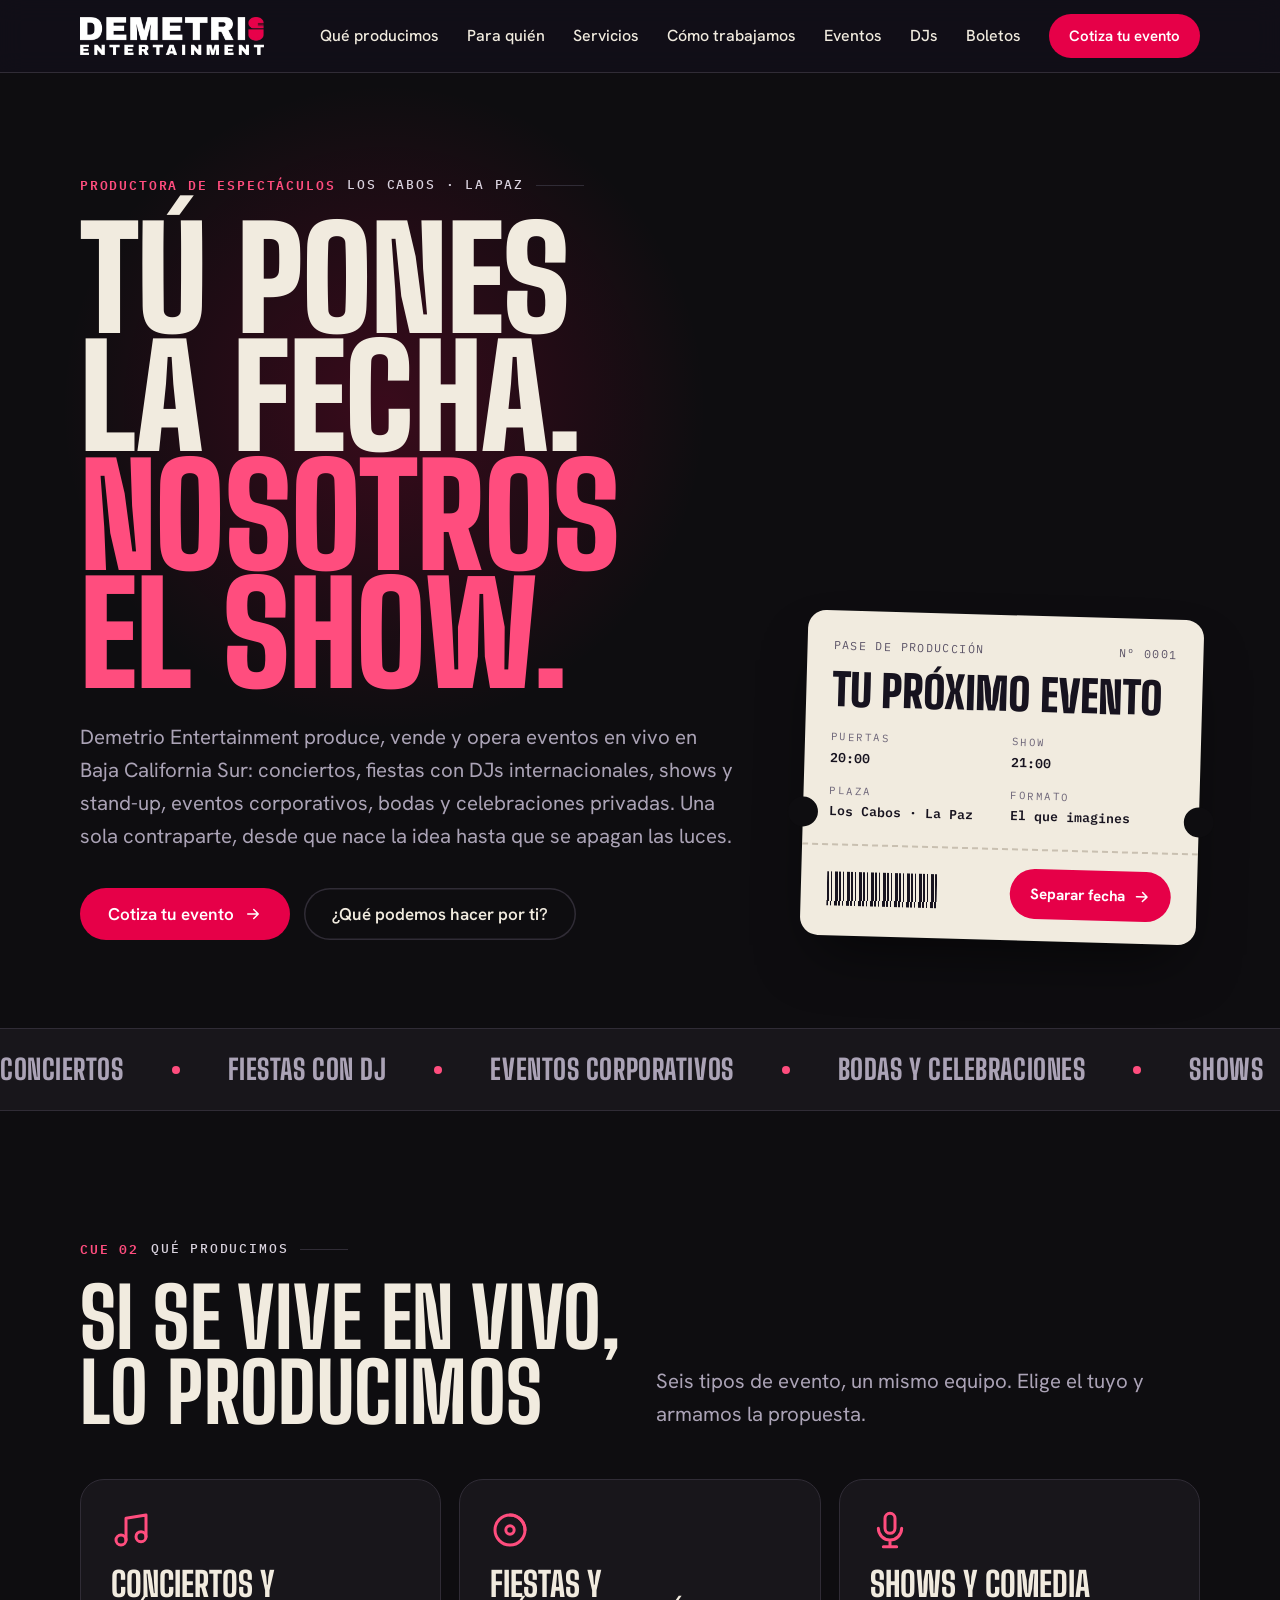
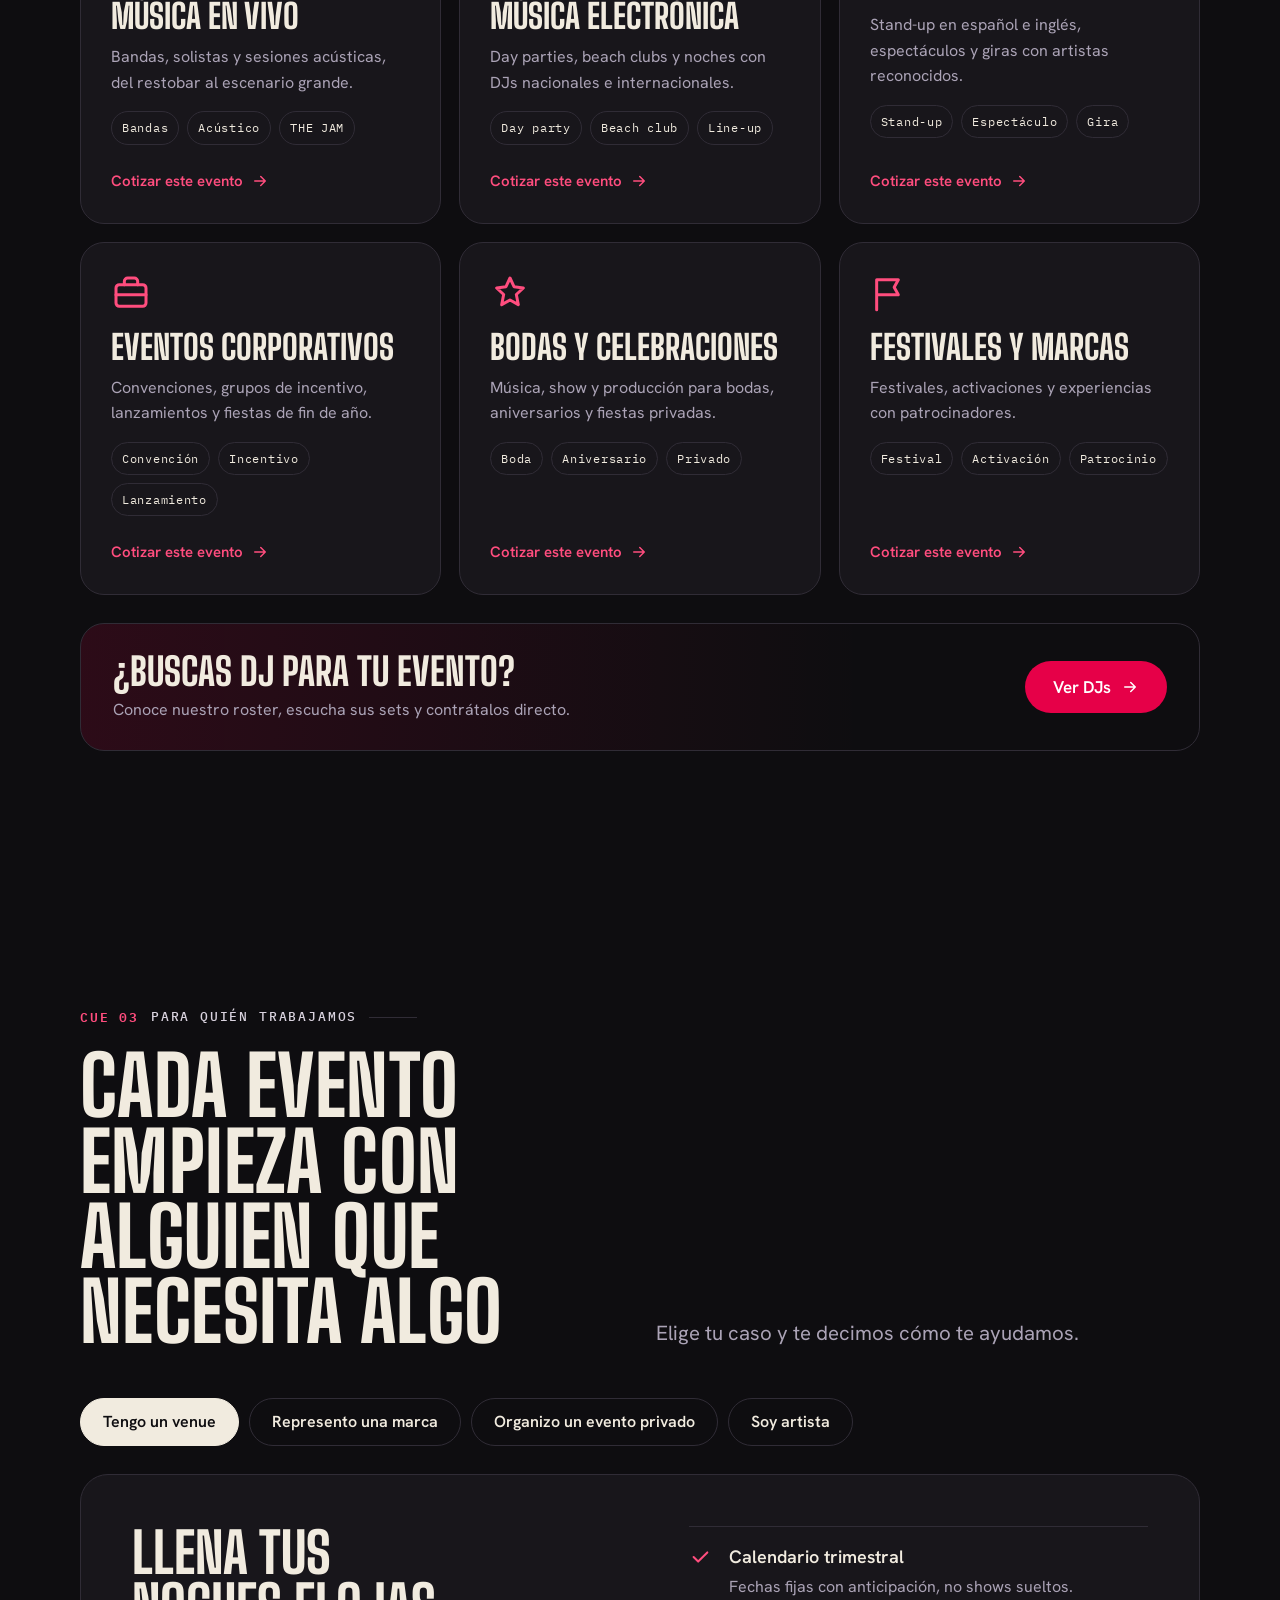
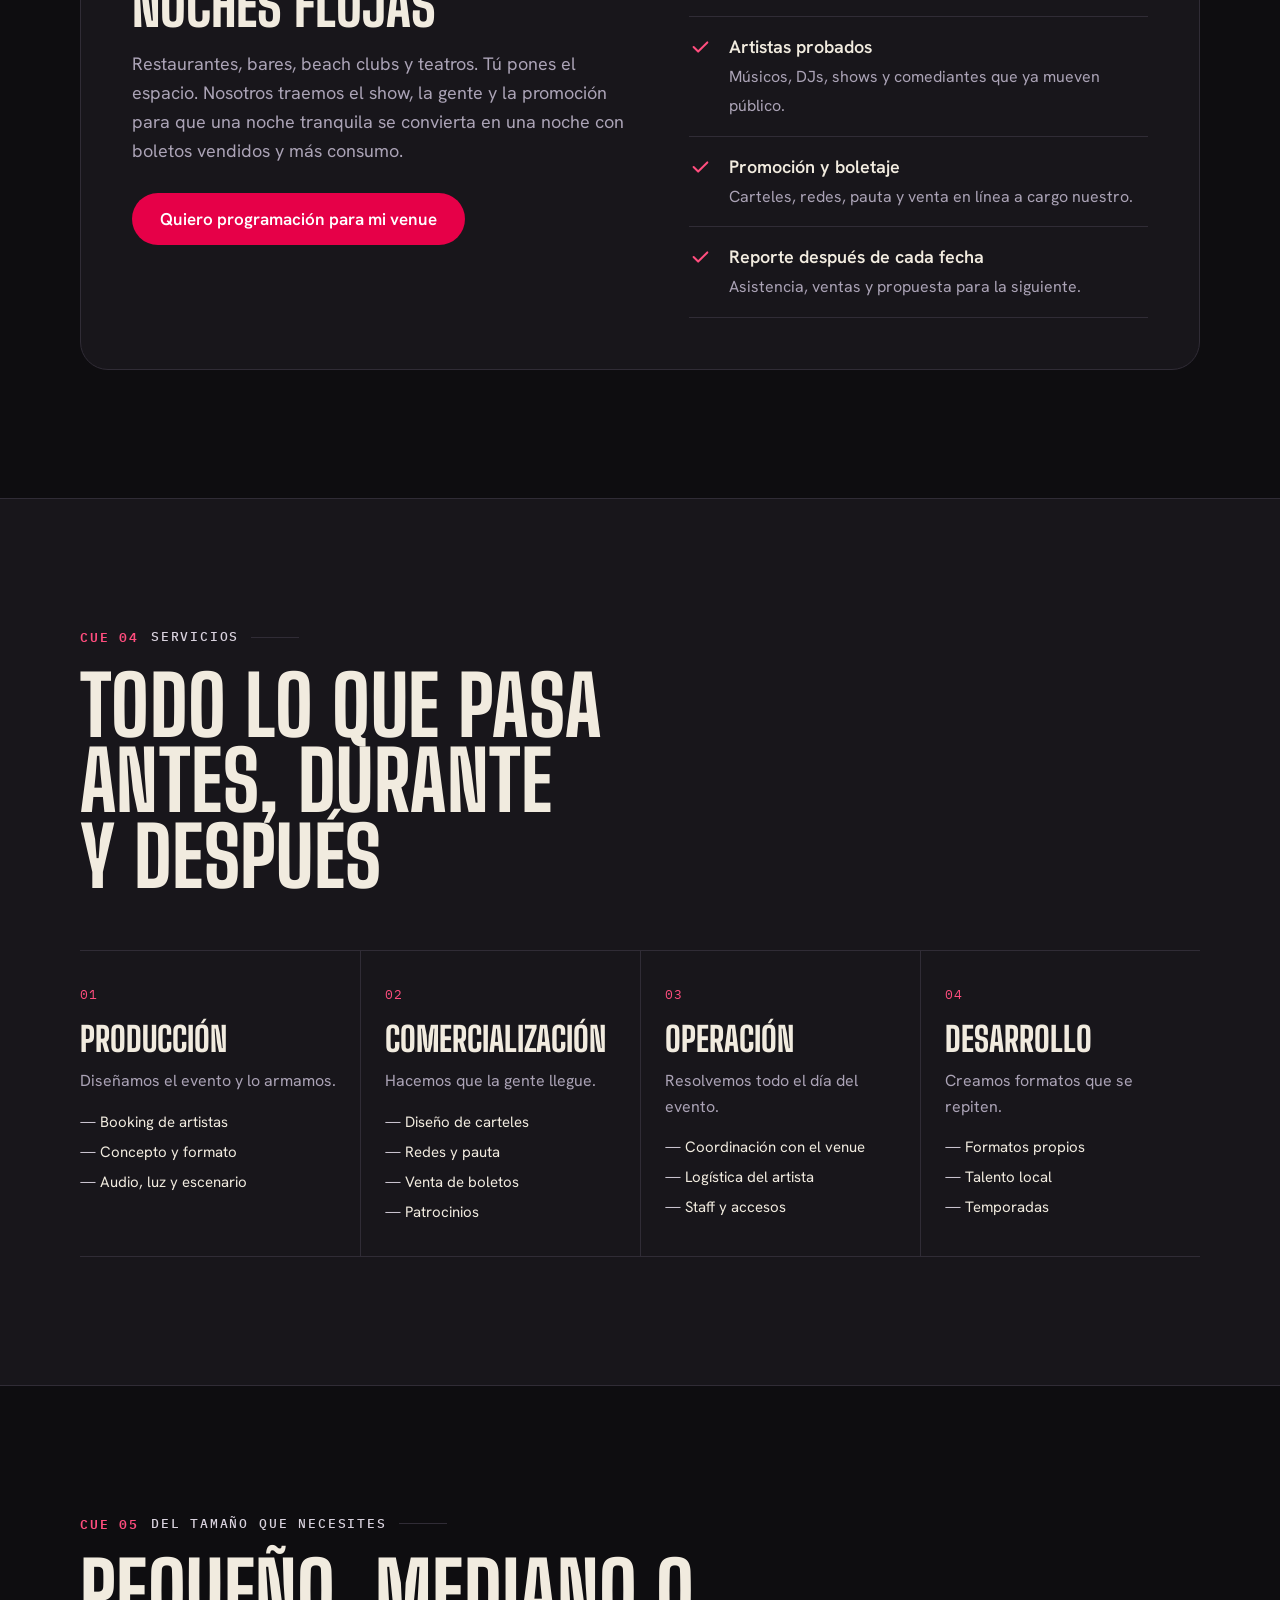
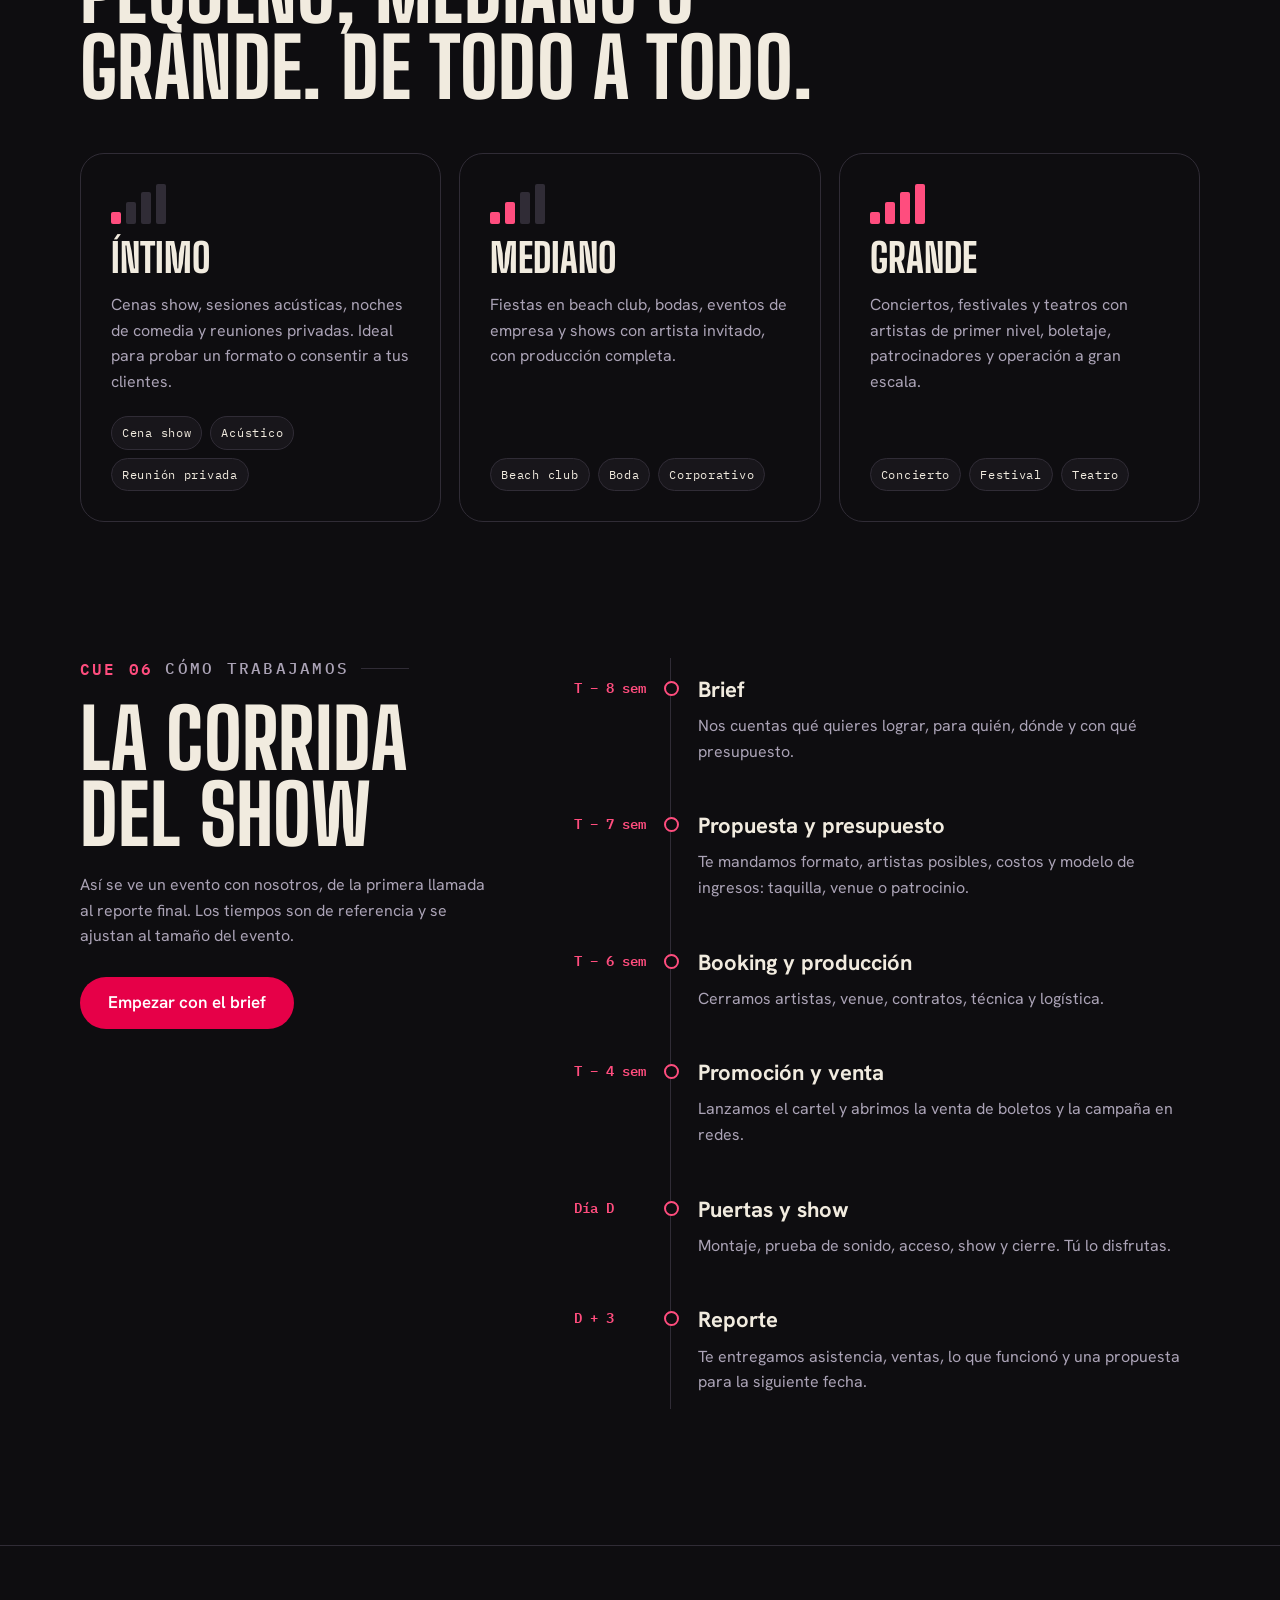
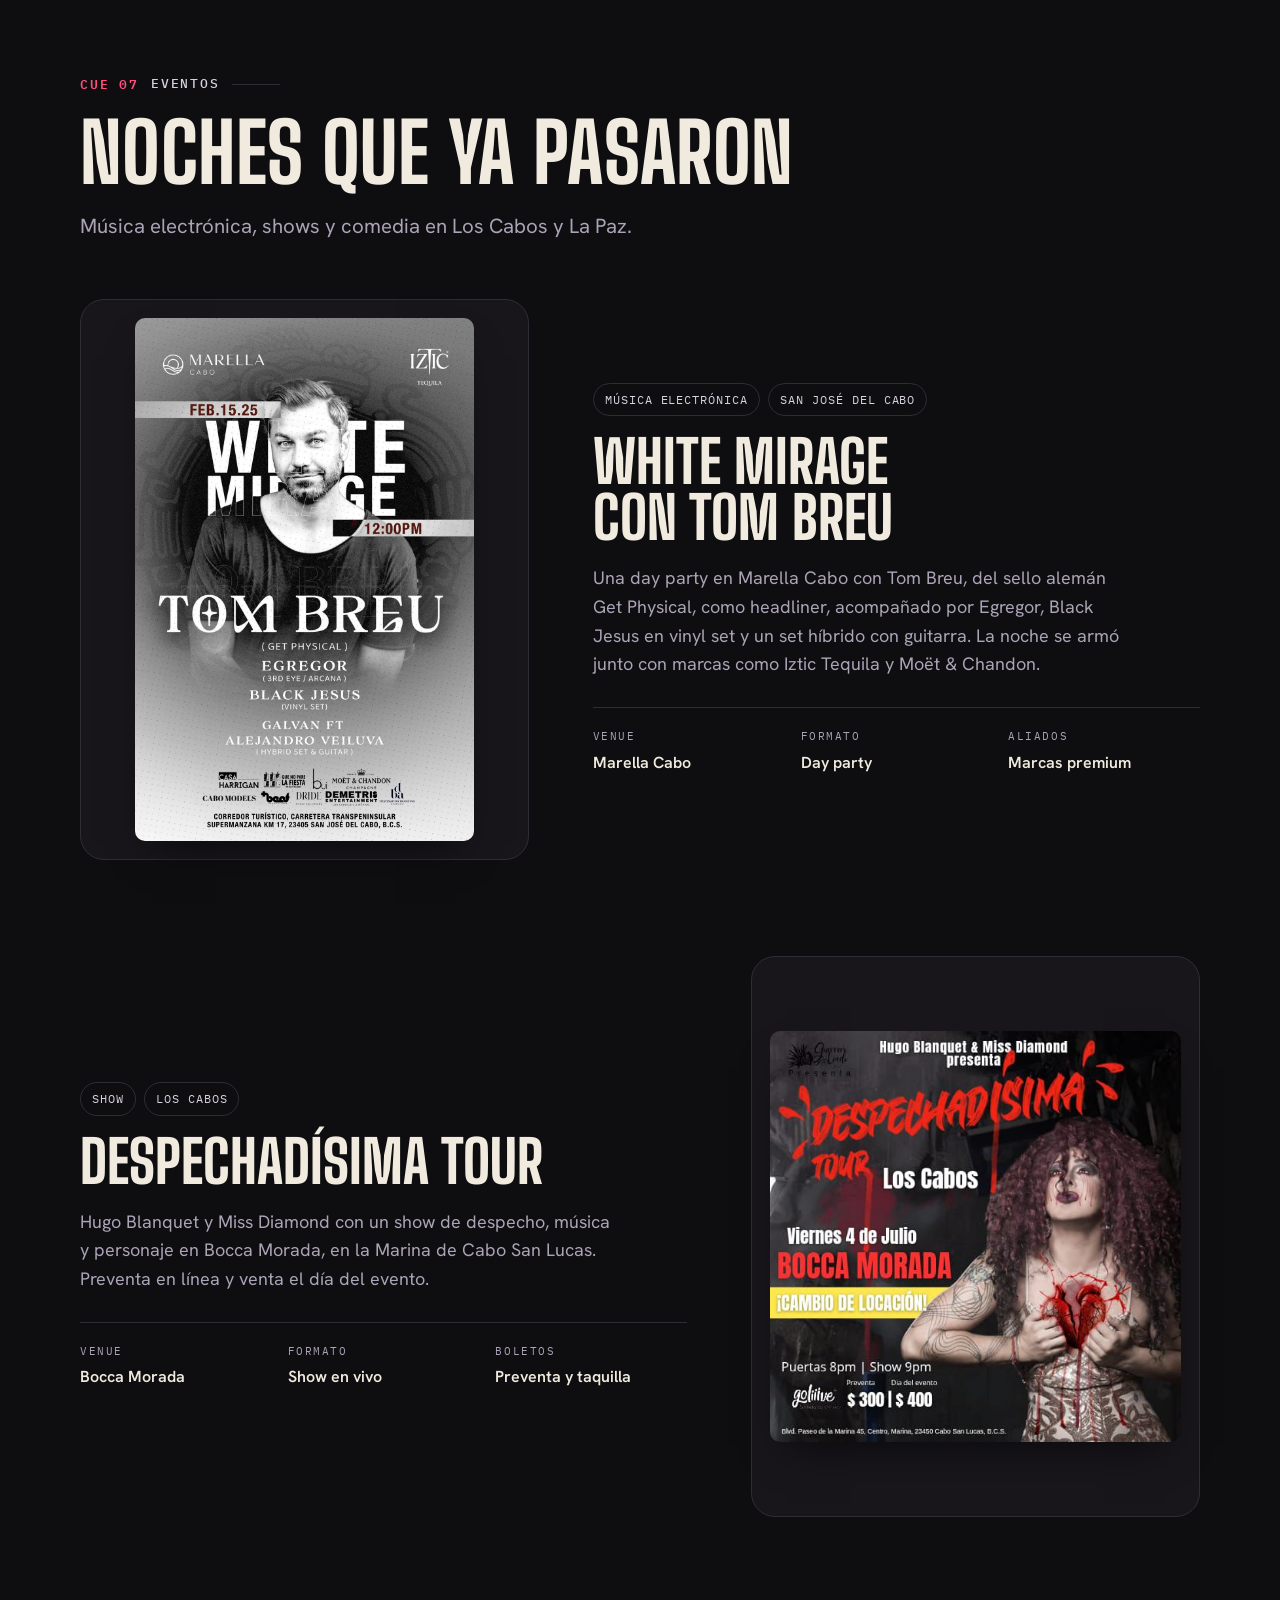
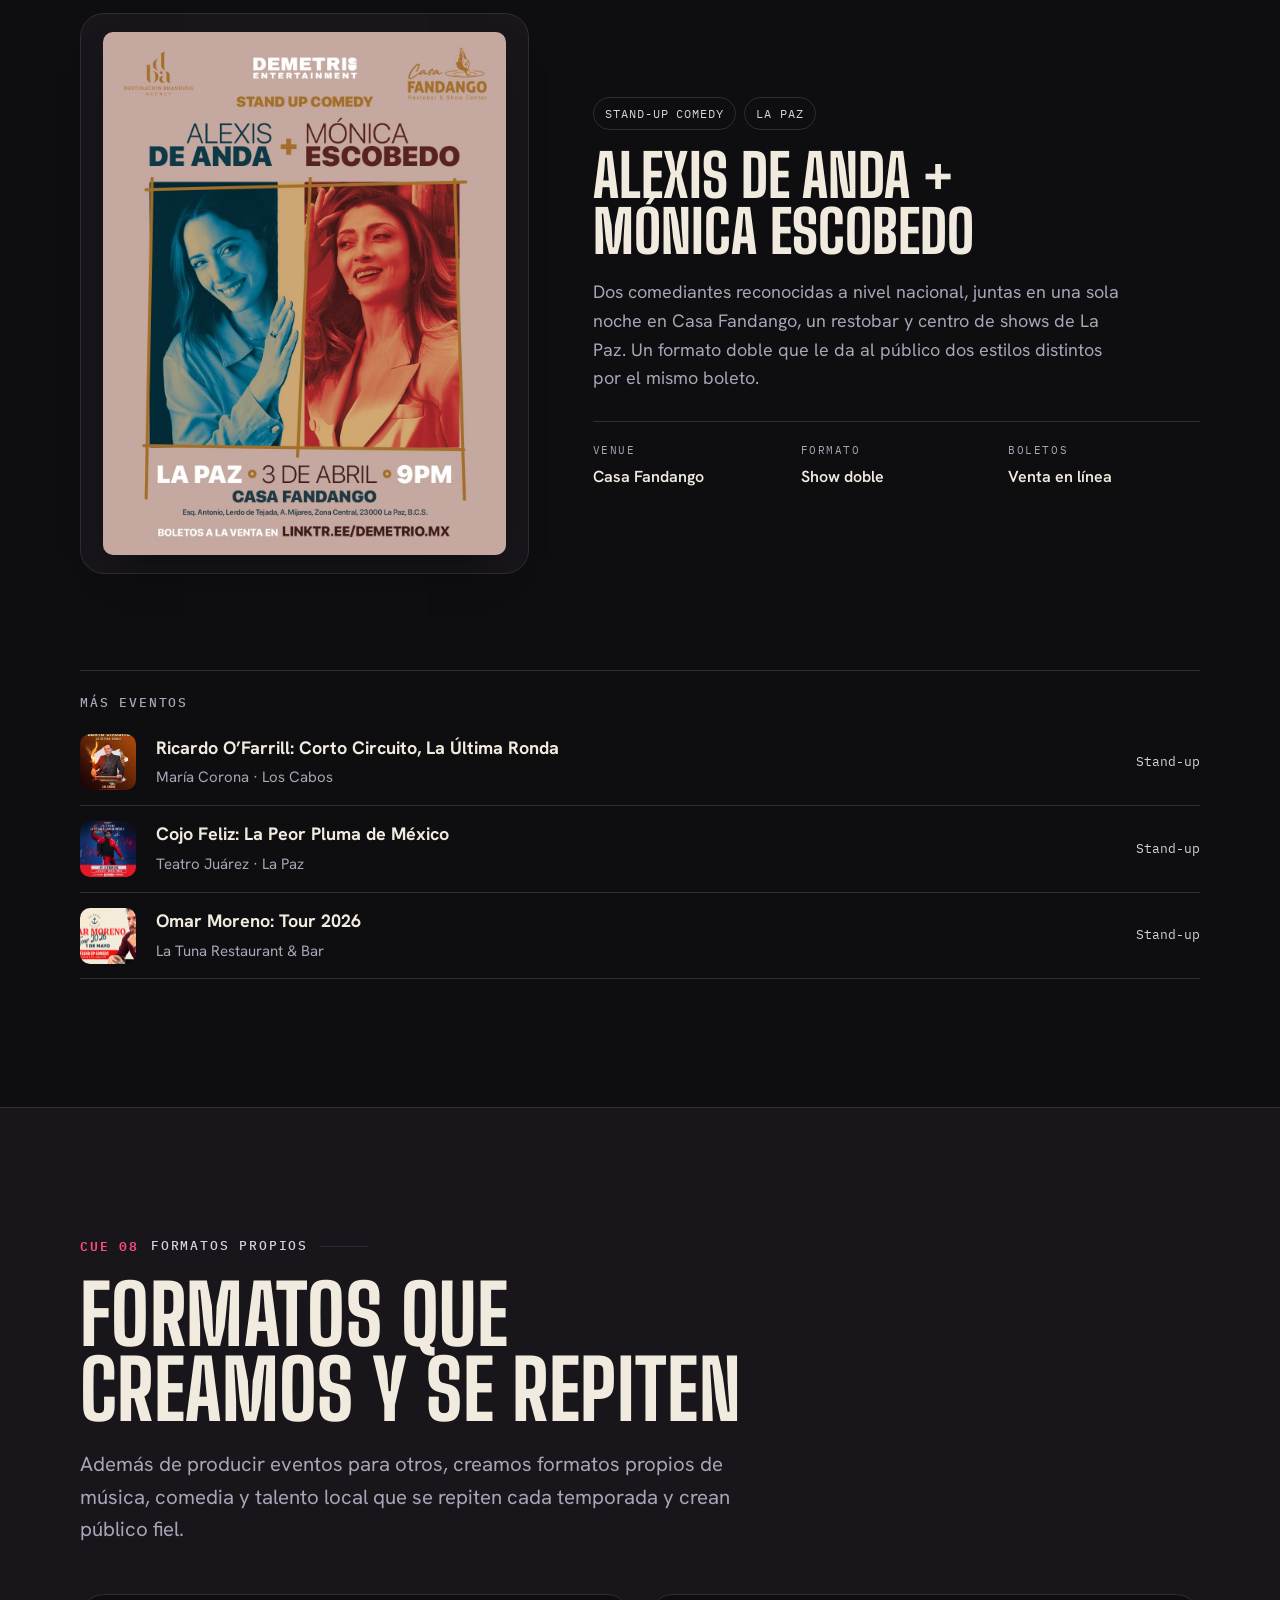
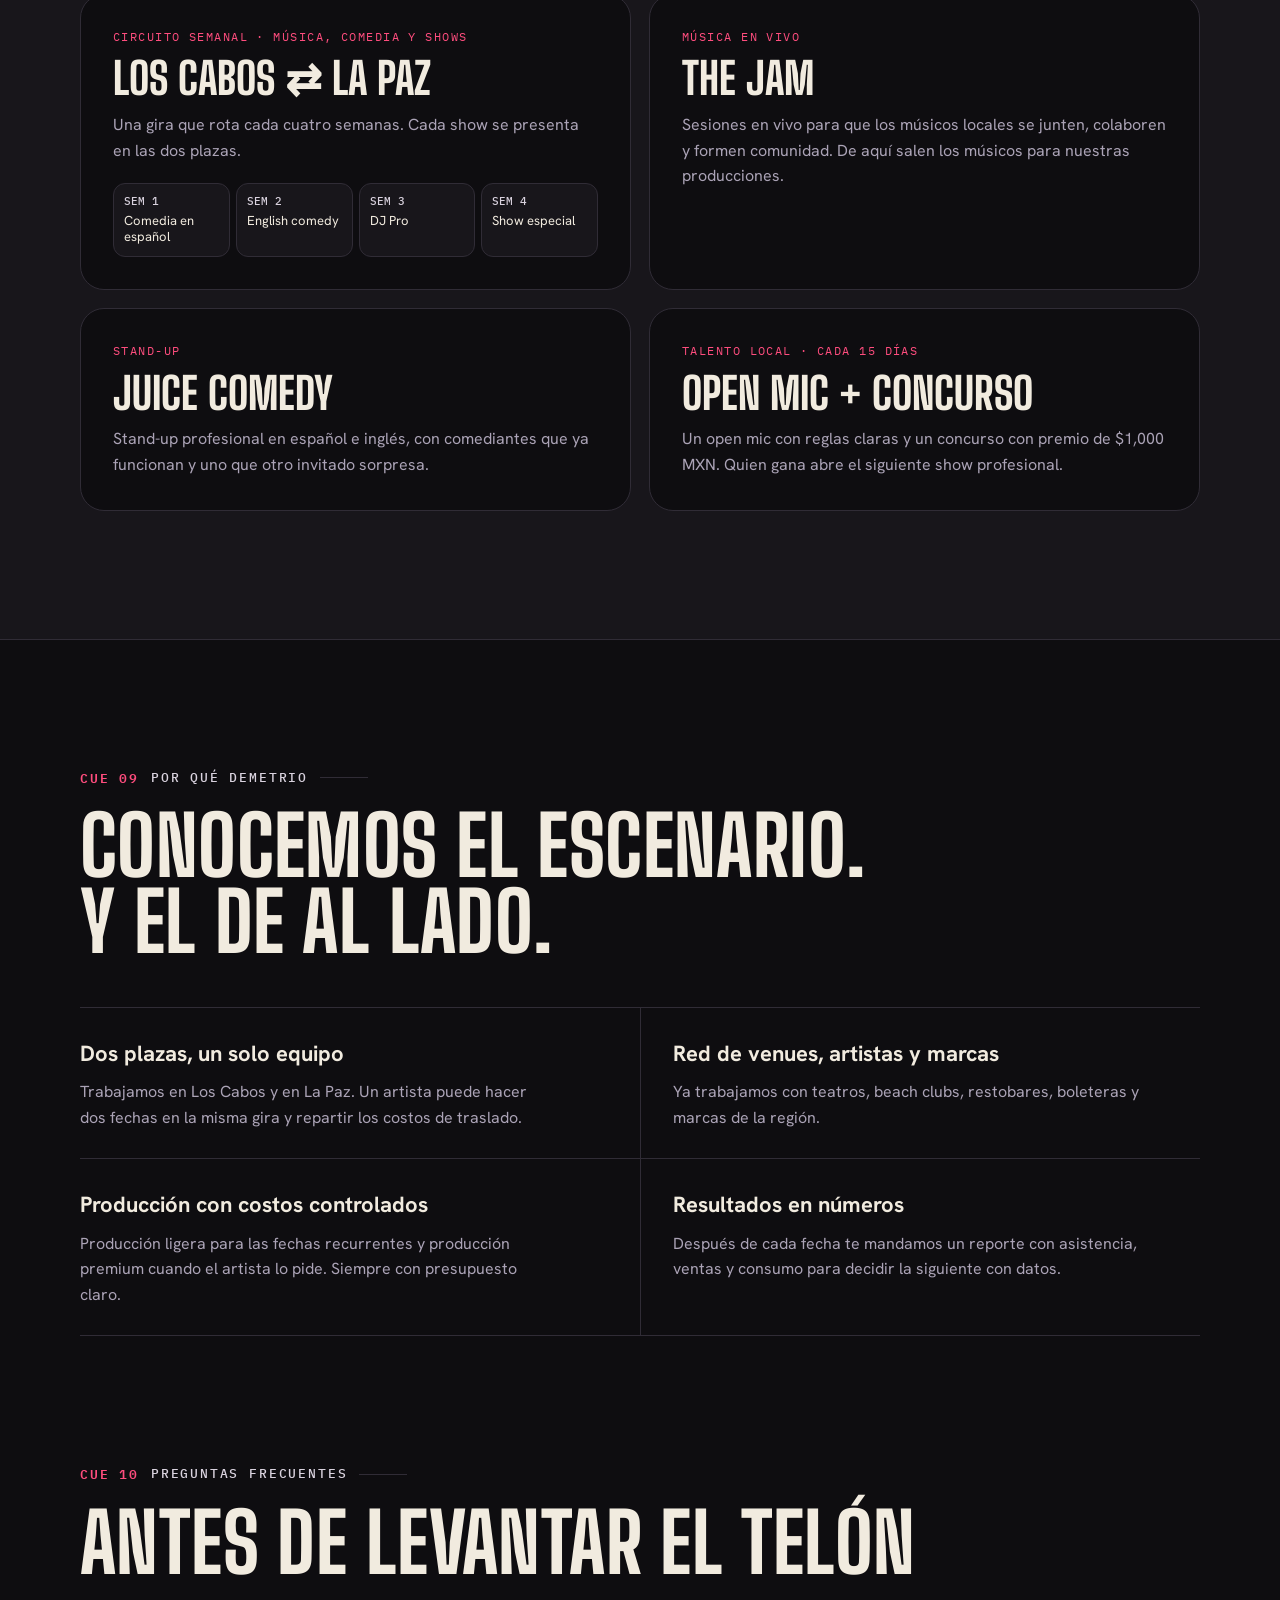
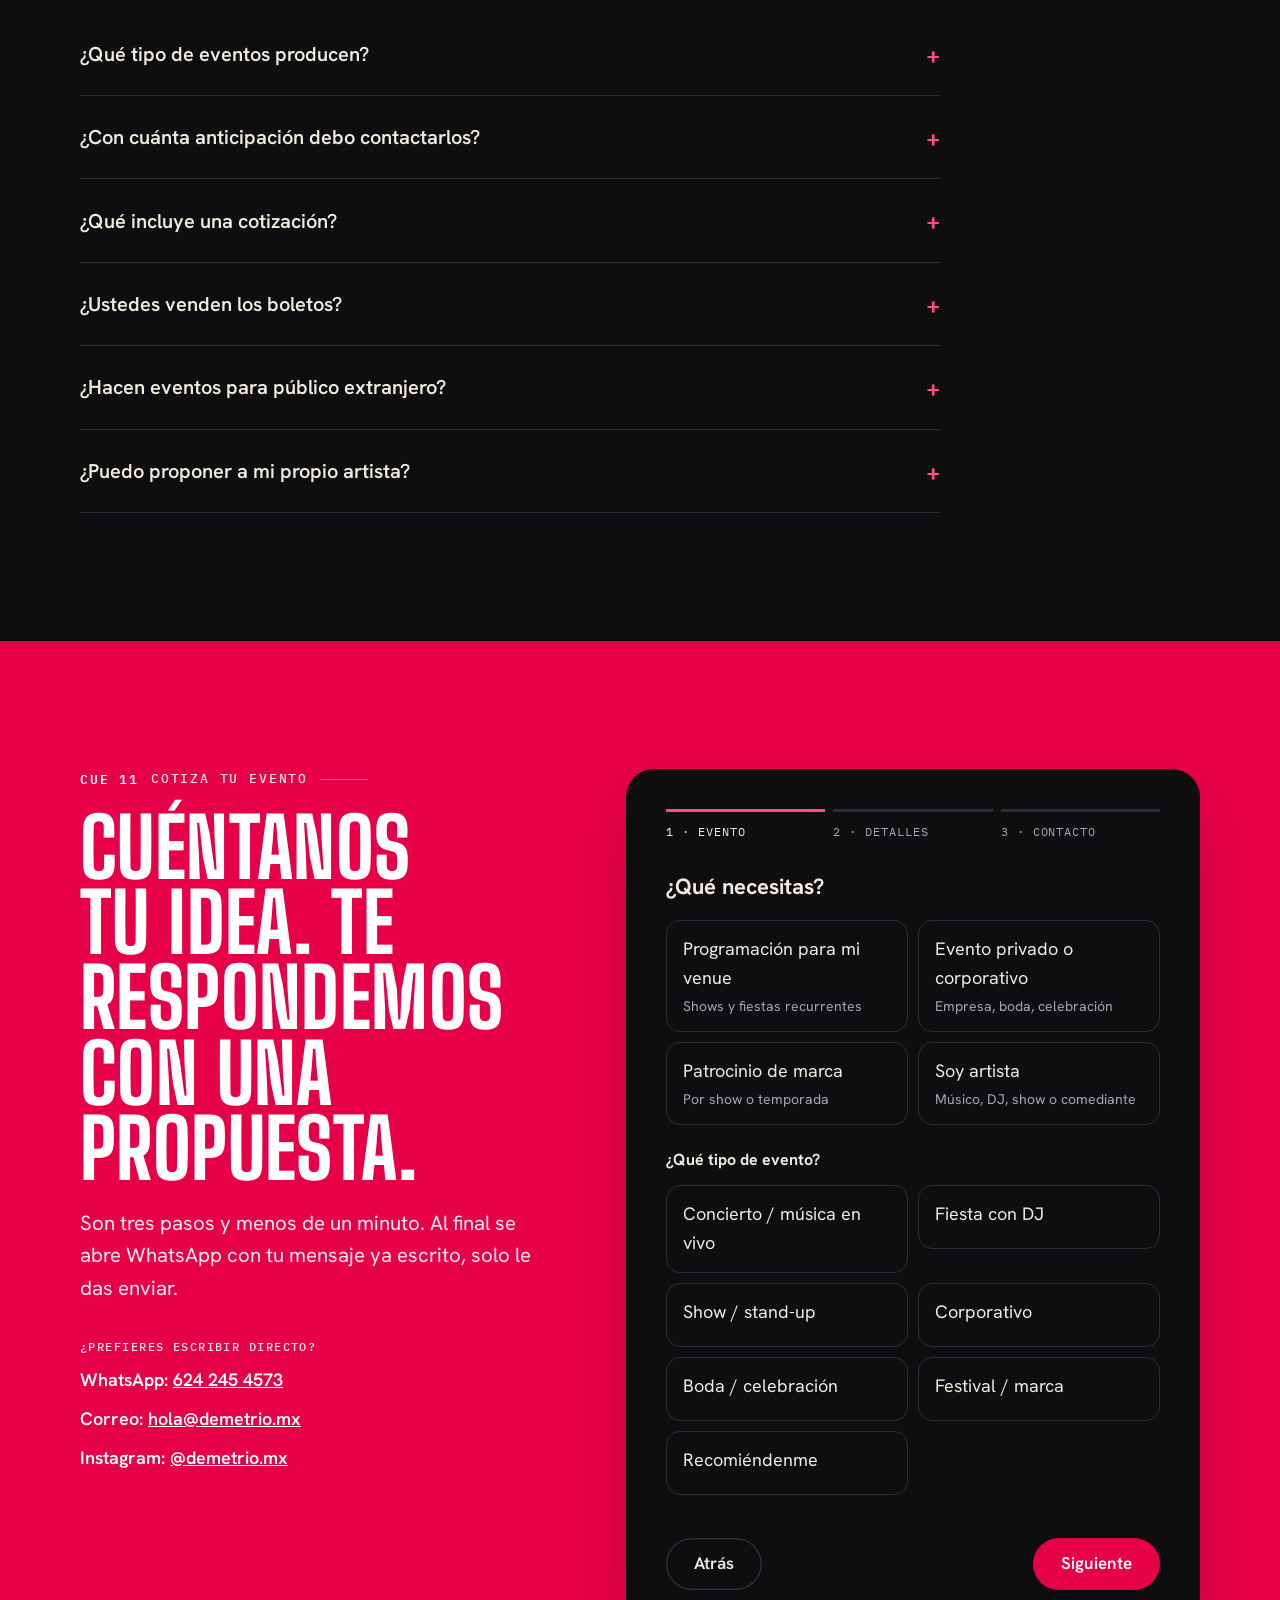
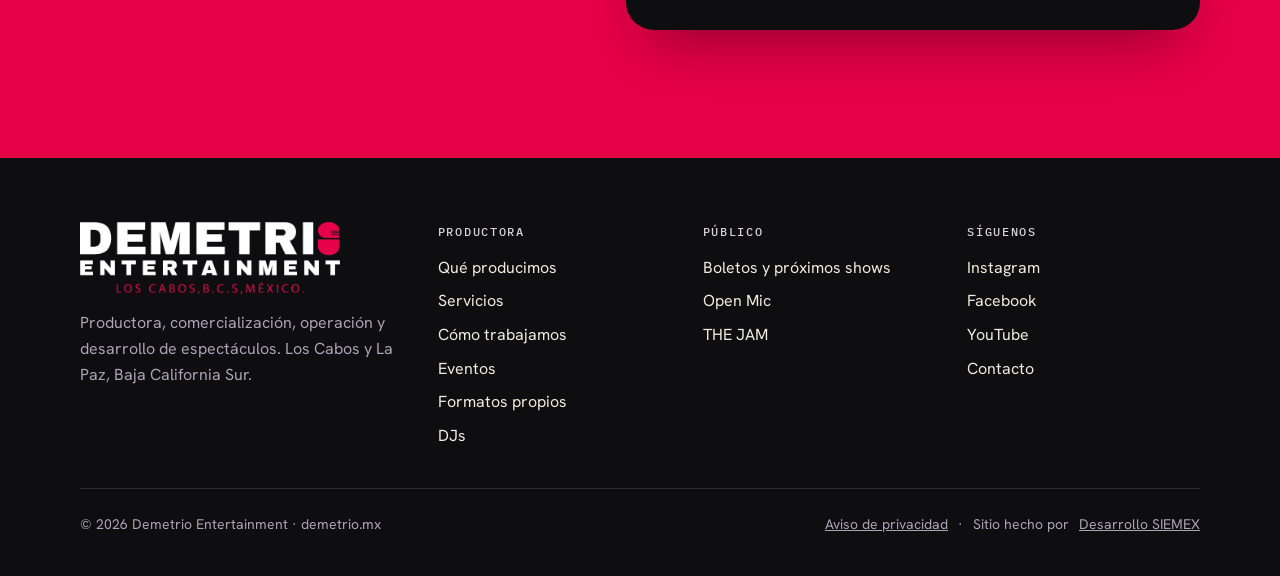
==== commit d45bb8bf: "Actualizar enlaces a las nuevas redes de Demetrio (@demetrio.mx) Co-Authored-By: Claude Opus 5.5 <no" ====
--- a/index.html
+++ b/index.html
@@ -407,7 +407,7 @@
         <span>¿Prefieres escribir directo?</span>
         <div>WhatsApp: <a href="https://wa.me/526242454573" id="waDirect">624 245 4573</a></div>
         <div>Correo: <a href="mailto:hola@demetrio.mx">hola@demetrio.mx</a></div>
-        <div>Instagram: <a href="https://www.instagram.com/demetrio_cabo">@demetrio_cabo</a></div>
+        <div>Instagram: <a href="https://www.instagram.com/demetrio.mx">@demetrio.mx</a></div>
       </div>
     </div>
 
@@ -486,7 +486,7 @@
       </div>
       <div><h3>Productora</h3><ul><li><a href="#que-producimos">Qué producimos</a></li><li><a href="#servicios">Servicios</a></li><li><a href="#proceso">Cómo trabajamos</a></li><li><a href="#eventos">Eventos</a></li><li><a href="#formatos">Formatos propios</a></li><li><a href="/djs/">DJs</a></li></ul></div>
       <div><h3>Público</h3><ul><li><a href="https://linktr.ee/demetrio.mx">Boletos y próximos shows</a></li><li><a href="#formatos">Open Mic</a></li><li><a href="#formatos">THE JAM</a></li></ul></div>
-      <div><h3>Síguenos</h3><ul><li><a href="https://www.instagram.com/demetrio_cabo">Instagram</a></li><li><a href="https://www.facebook.com/share/19ekVby3qt/">Facebook</a></li><li><a href="https://www.youtube.com/@demetriocabo8282">YouTube</a></li><li><a href="#cotiza">Contacto</a></li></ul></div>
+      <div><h3>Síguenos</h3><ul><li><a href="https://www.instagram.com/demetrio.mx">Instagram</a></li><li><a href="https://www.facebook.com/demetrio.mx">Facebook</a></li><li><a href="https://www.youtube.com/@demetriocabo8282">YouTube</a></li><li><a href="#cotiza">Contacto</a></li></ul></div>
     </div>
     <div class="legal"><span>© <span id="yr">2026</span> Demetrio Entertainment · demetrio.mx</span><span class="legal-links"><a href="#aviso">Aviso de privacidad</a><span aria-hidden="true">·</span>Sitio hecho por <a href="https://desarrollo.siemex.xyz" rel="noopener">Desarrollo SIEMEX</a></span></div>
   </div>
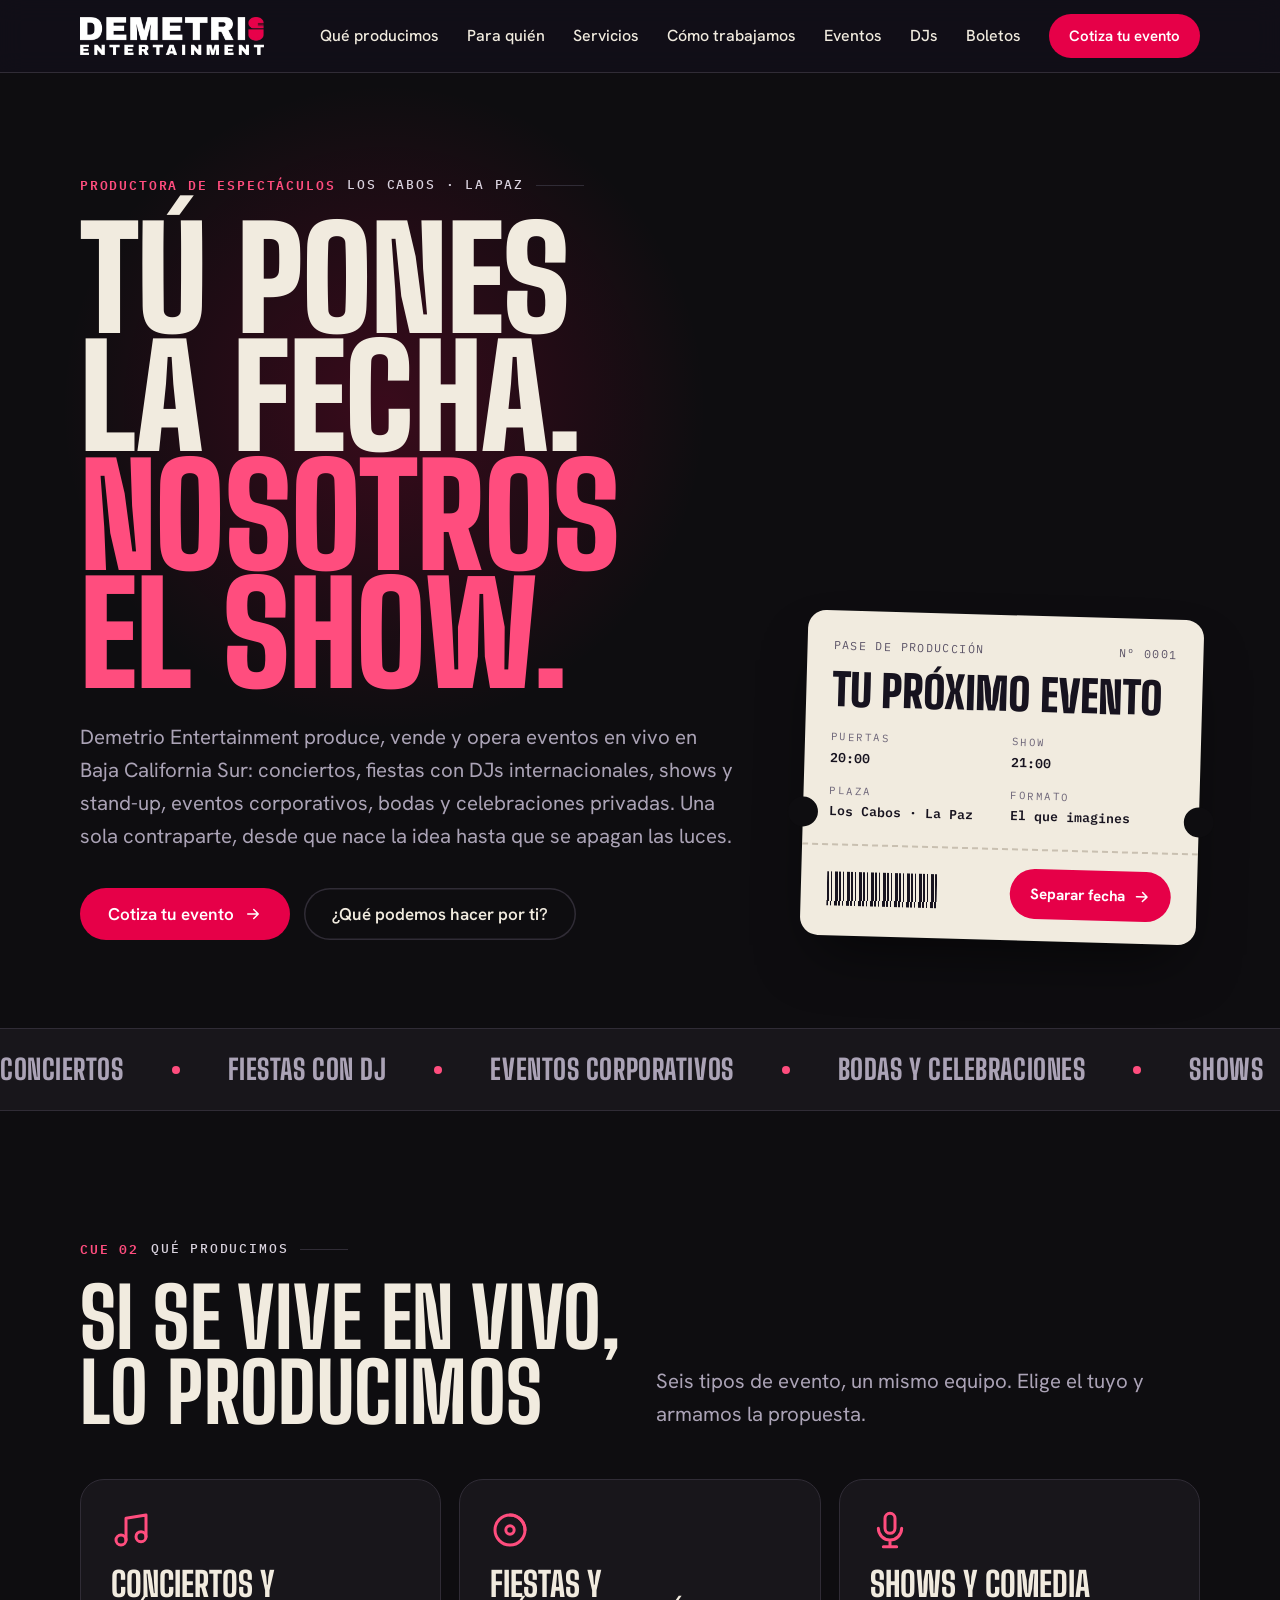
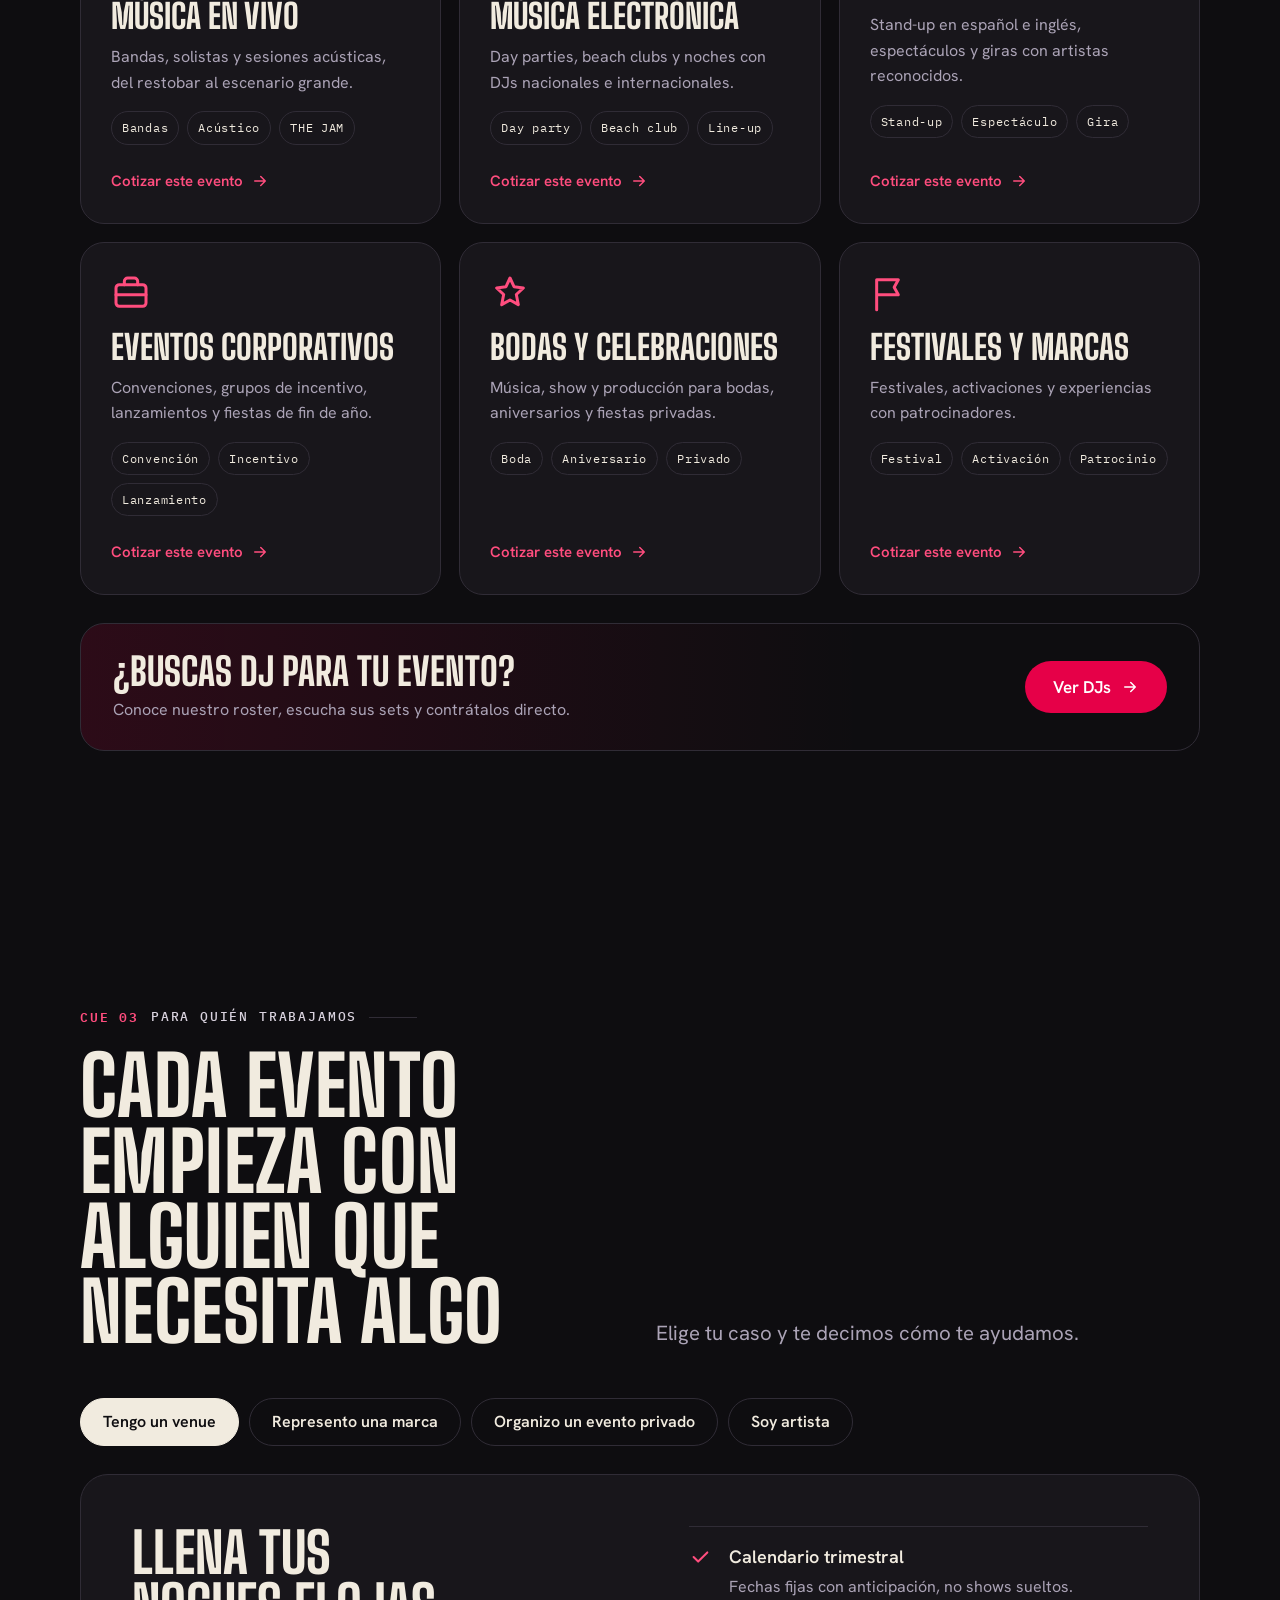
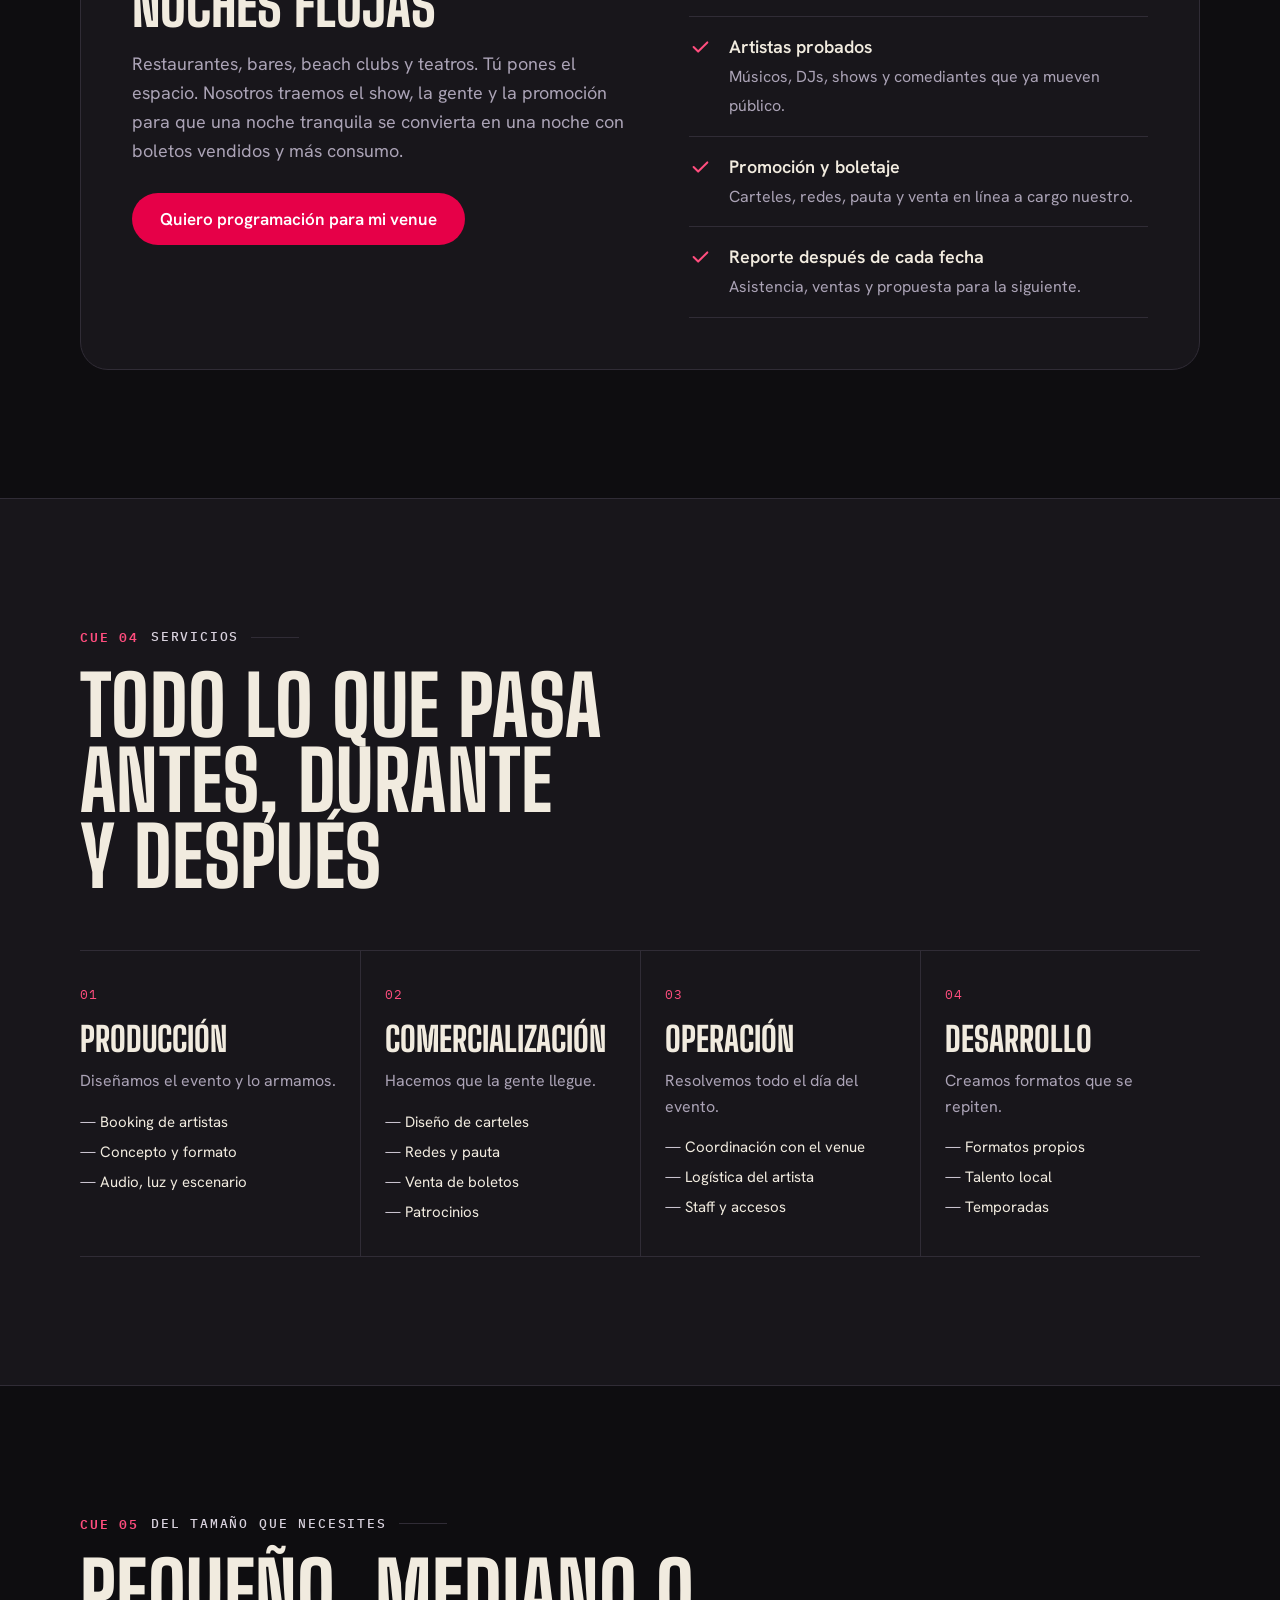
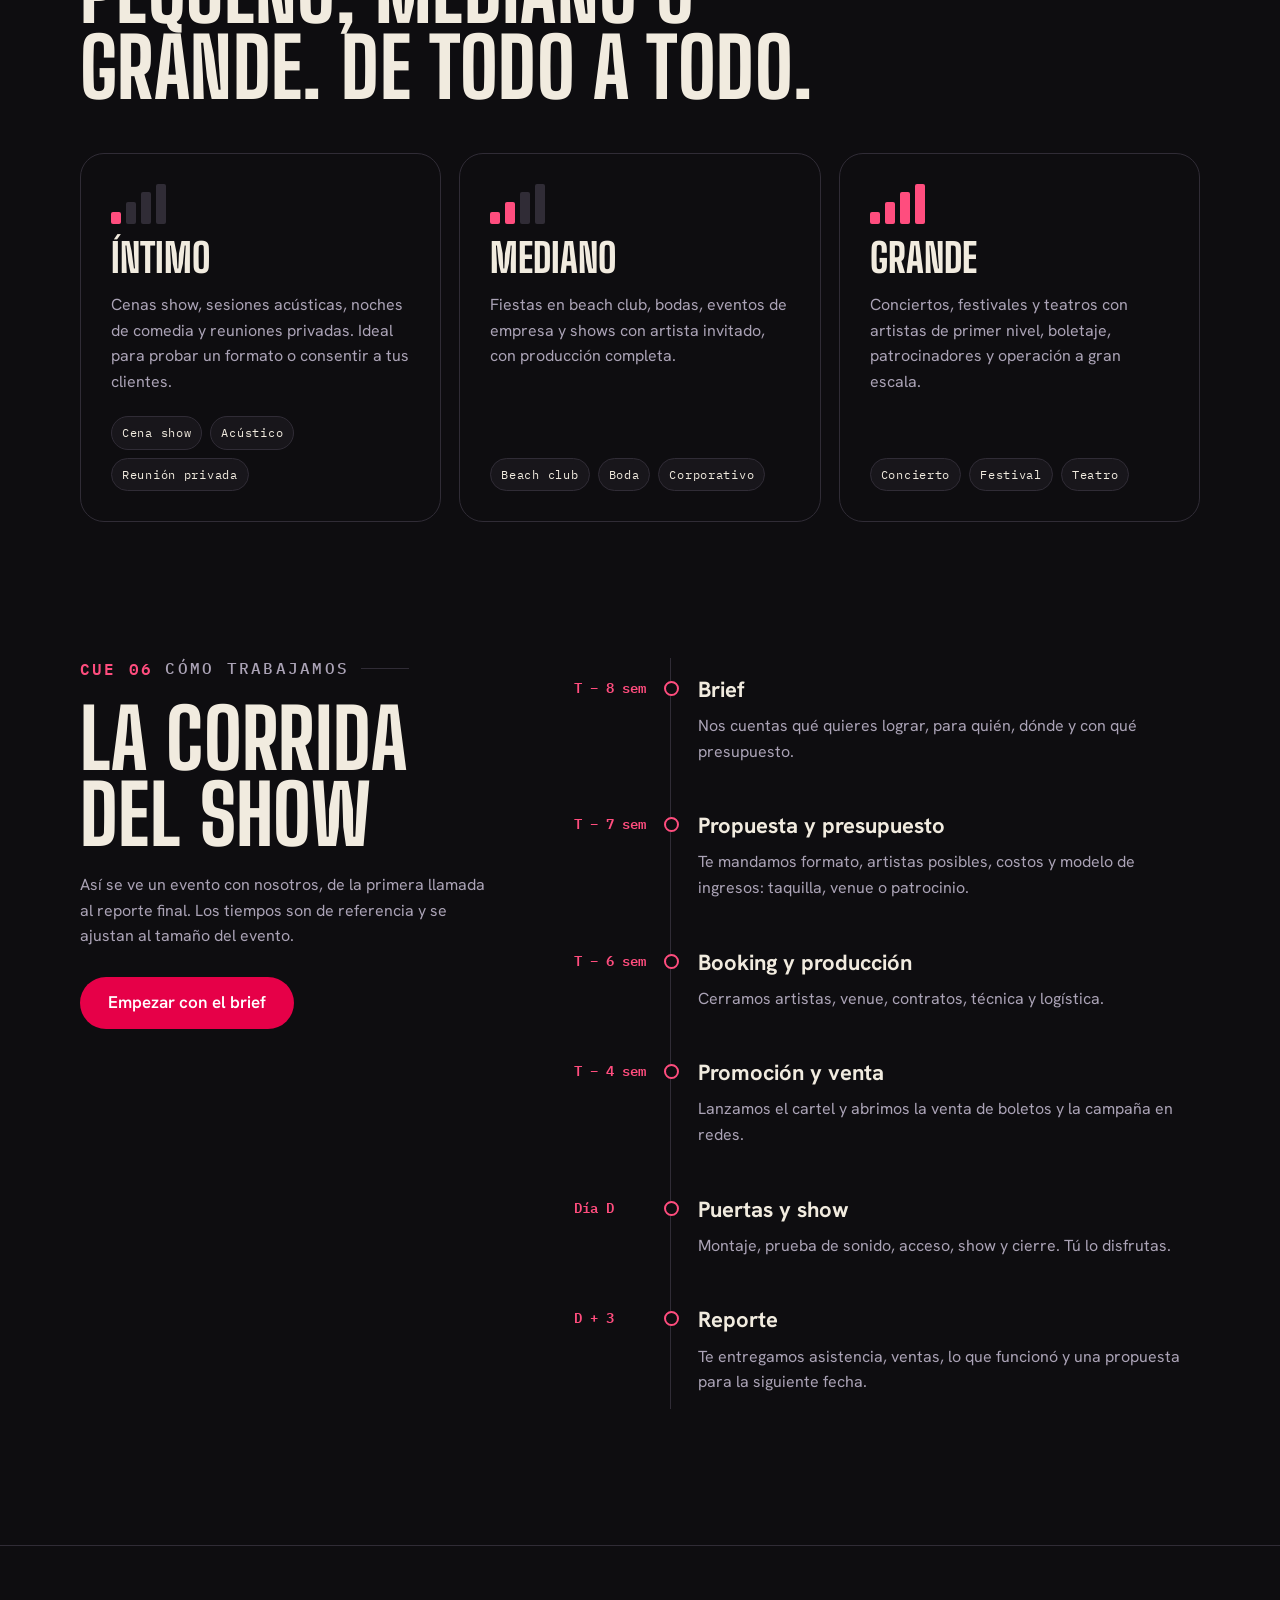
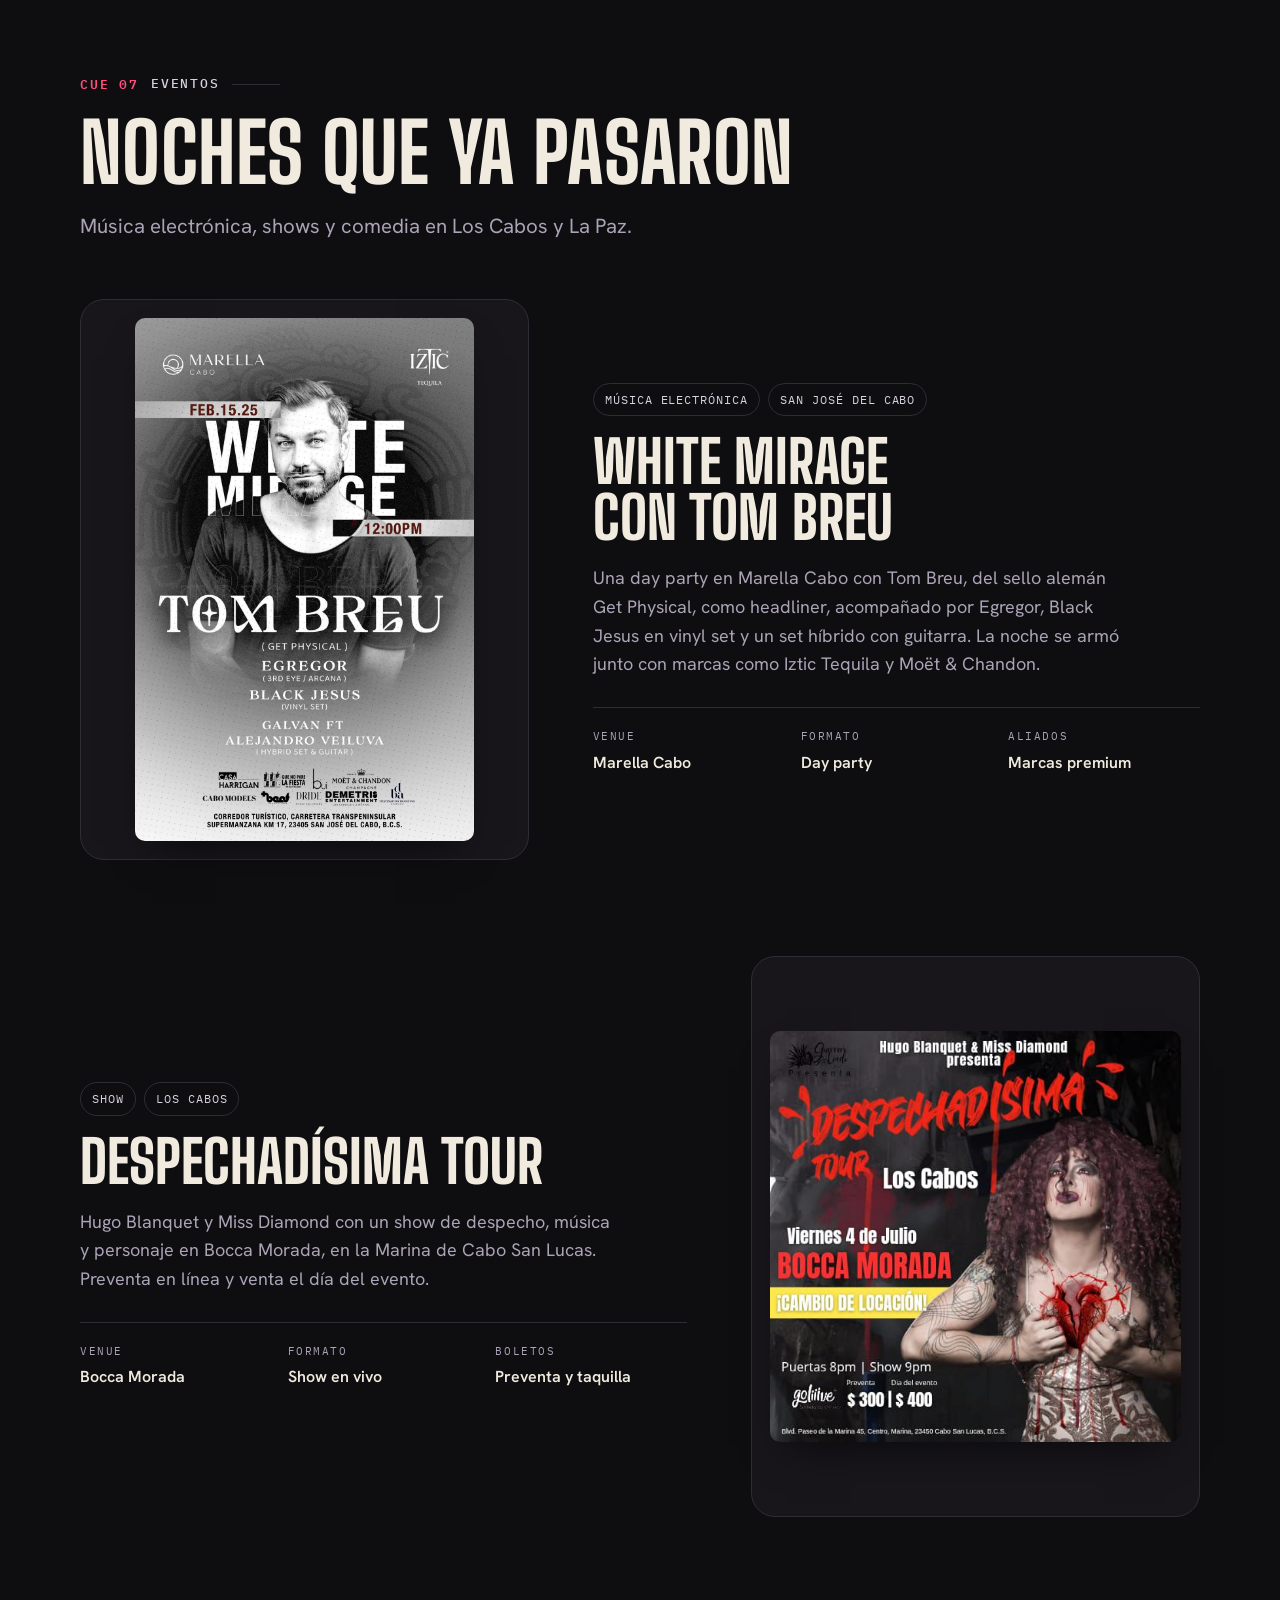
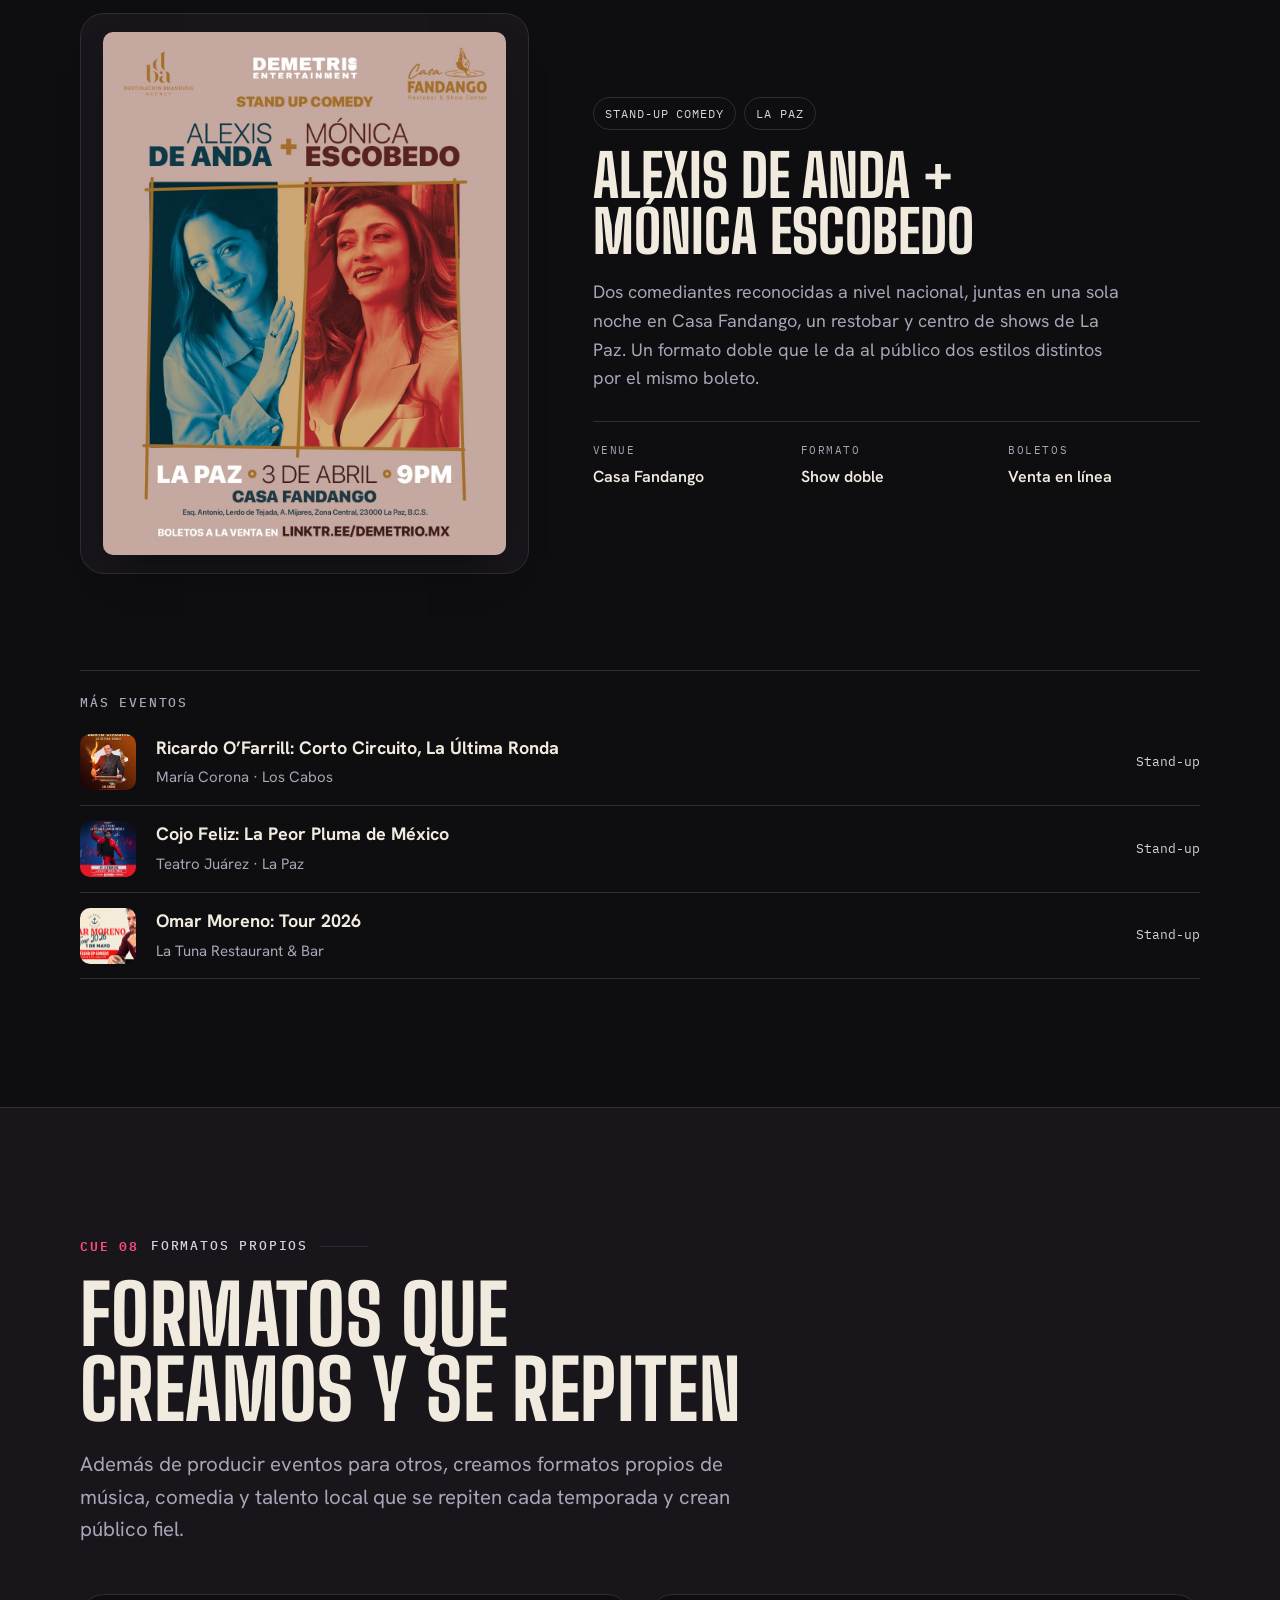
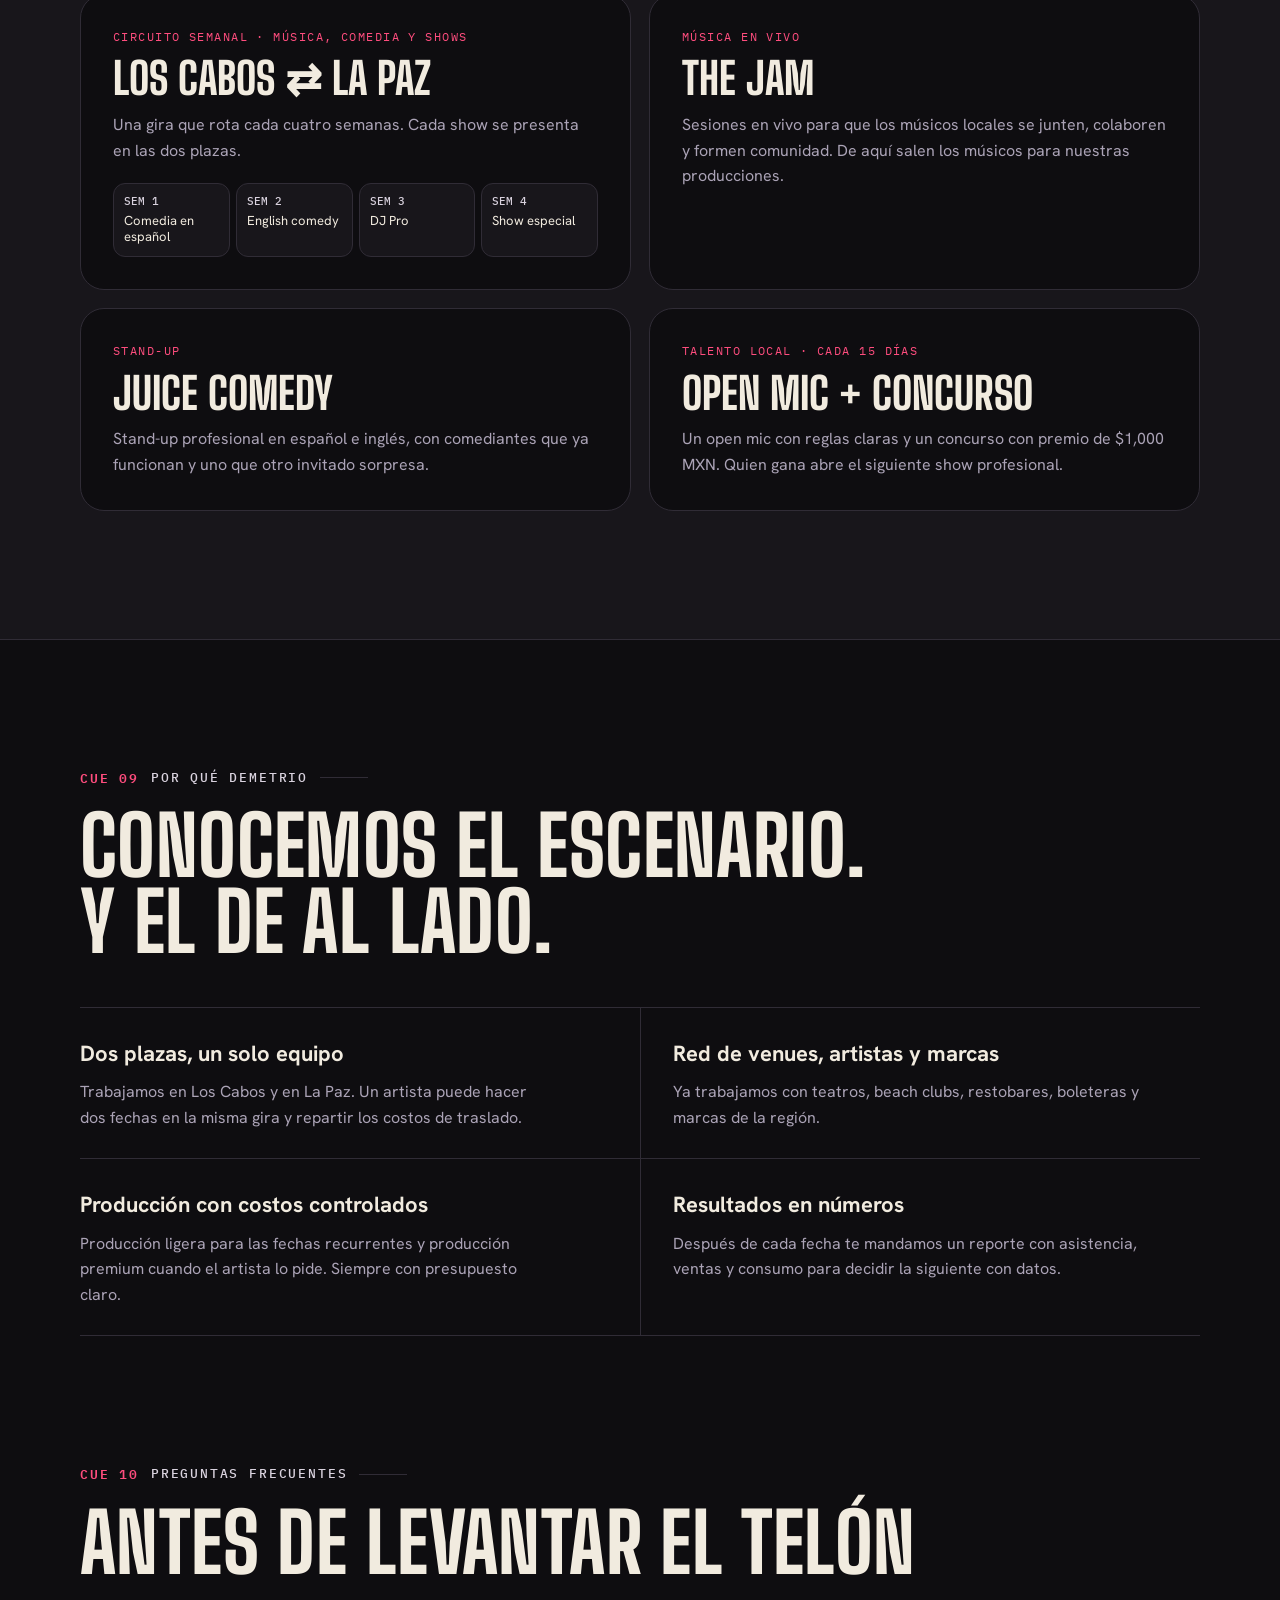
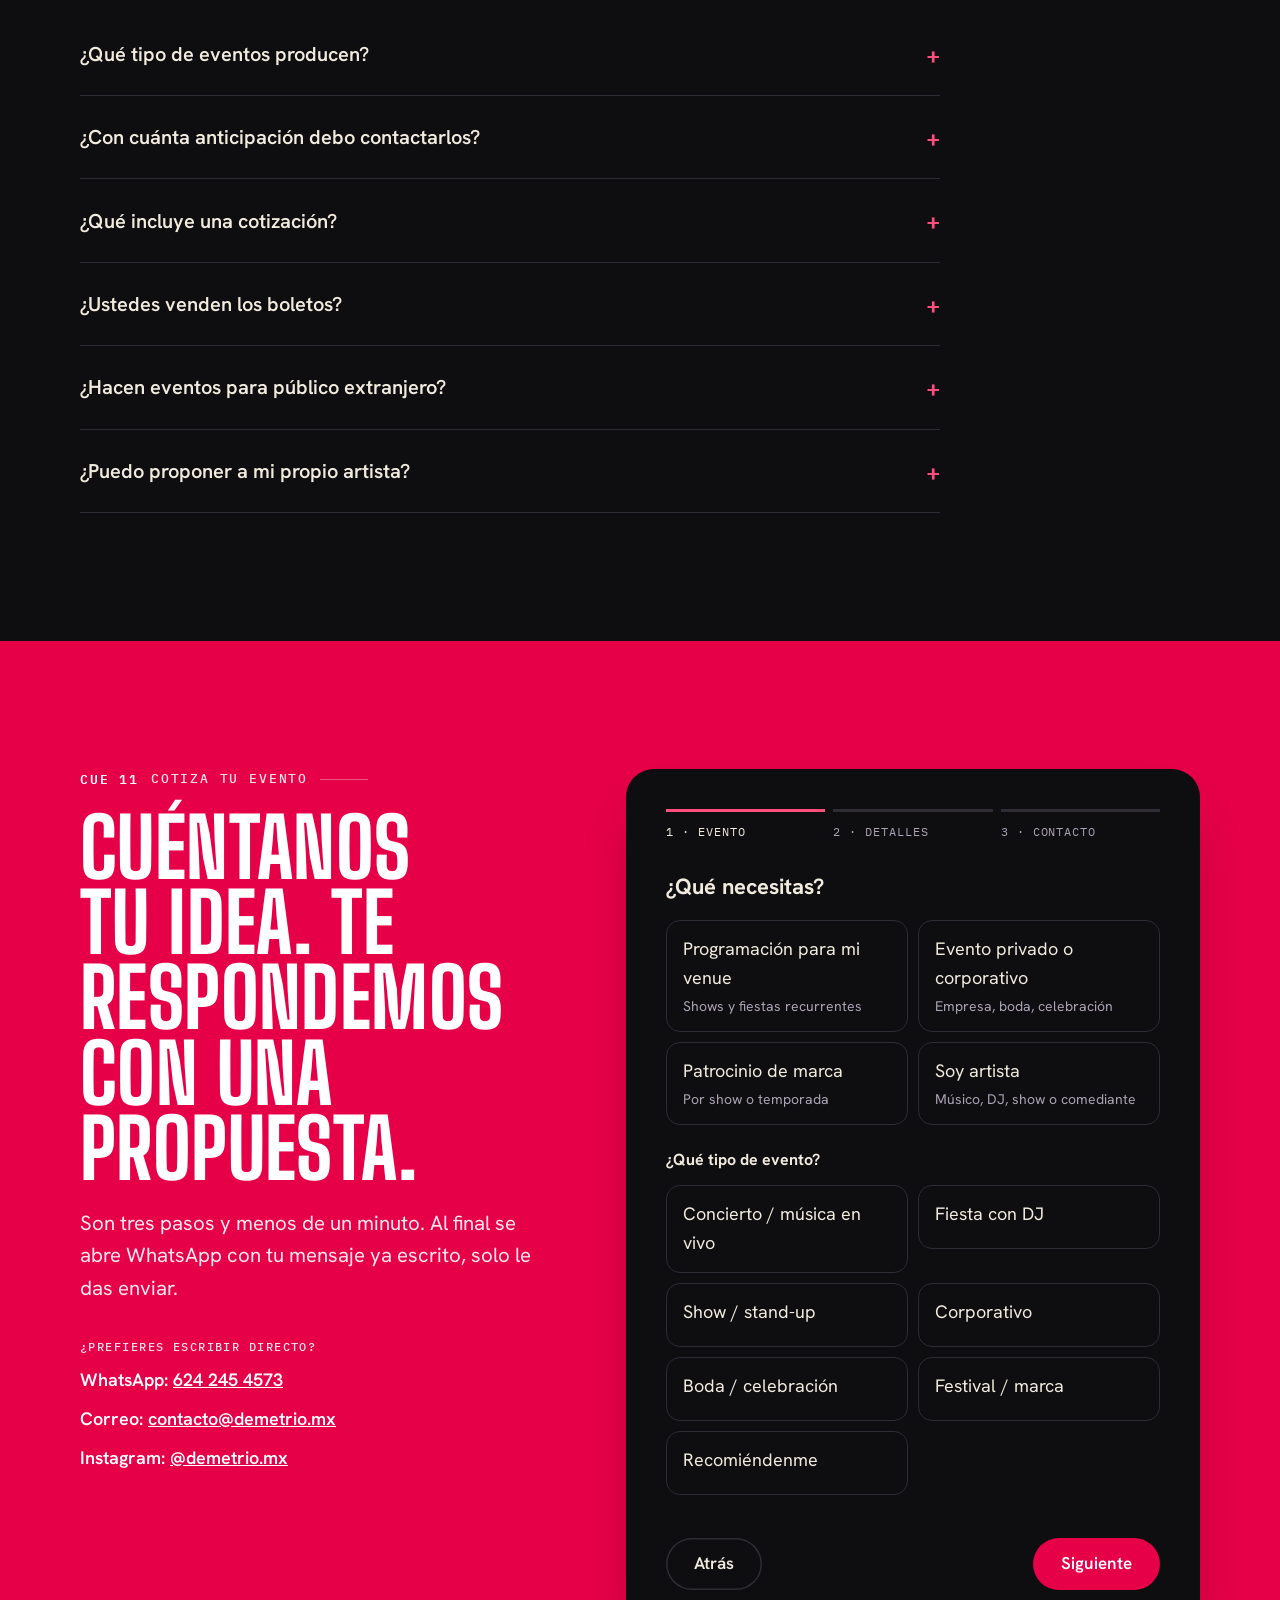
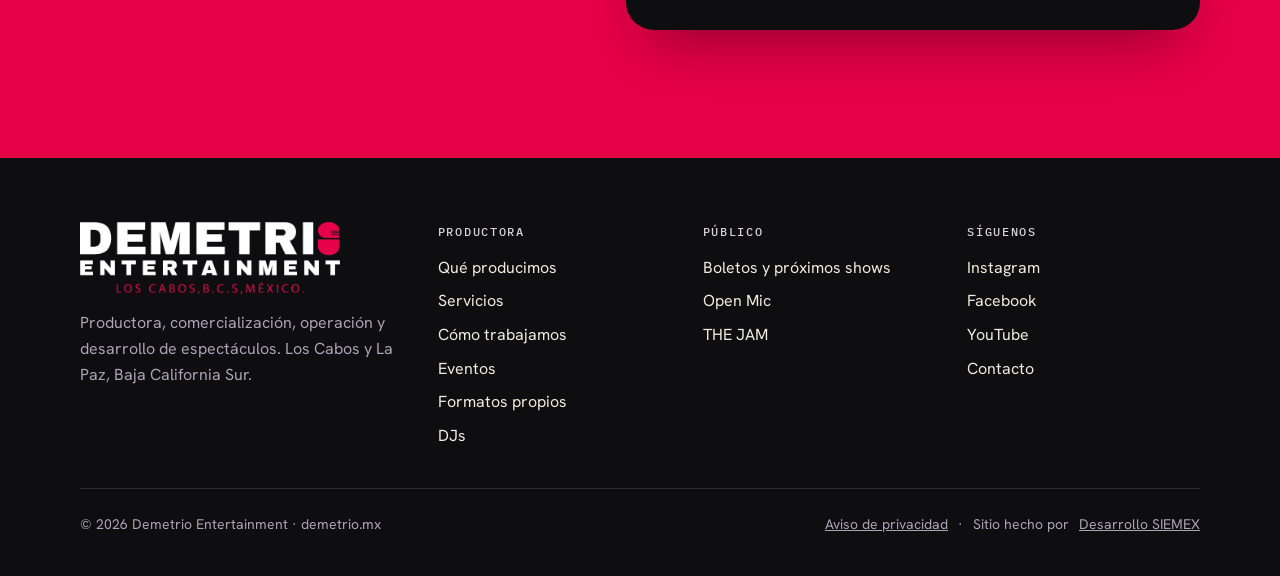
==== commit 19eaf622: "Usar contacto@demetrio.mx como correo de contacto Co-Authored-By: Claude Opus 5.5 <noreply@anthropic" ====
--- a/index.html
+++ b/index.html
@@ -406,7 +406,7 @@
       <div class="direct">
         <span>¿Prefieres escribir directo?</span>
         <div>WhatsApp: <a href="https://wa.me/526242454573" id="waDirect">624 245 4573</a></div>
-        <div>Correo: <a href="mailto:hola@demetrio.mx">hola@demetrio.mx</a></div>
+        <div>Correo: <a href="mailto:contacto@demetrio.mx">contacto@demetrio.mx</a></div>
         <div>Instagram: <a href="https://www.instagram.com/demetrio.mx">@demetrio.mx</a></div>
       </div>
     </div>
@@ -590,7 +590,7 @@
   document.getElementById('copyBtn').addEventListener('click', function(){
     var note = document.getElementById('copyNote');
     try{
-      navigator.clipboard.writeText(message()).then(function(){ note.textContent = 'Mensaje copiado. Pégalo en WhatsApp o en un correo a hola@demetrio.mx.'; }, function(){ note.textContent = 'No se pudo copiar. Selecciona el texto de arriba y cópialo.'; });
+      navigator.clipboard.writeText(message()).then(function(){ note.textContent = 'Mensaje copiado. Pégalo en WhatsApp o en un correo a contacto@demetrio.mx.'; }, function(){ note.textContent = 'No se pudo copiar. Selecciona el texto de arriba y cópialo.'; });
     }catch(x){ note.textContent = 'No se pudo copiar. Selecciona el texto de arriba y cópialo.'; }
   });
 })();
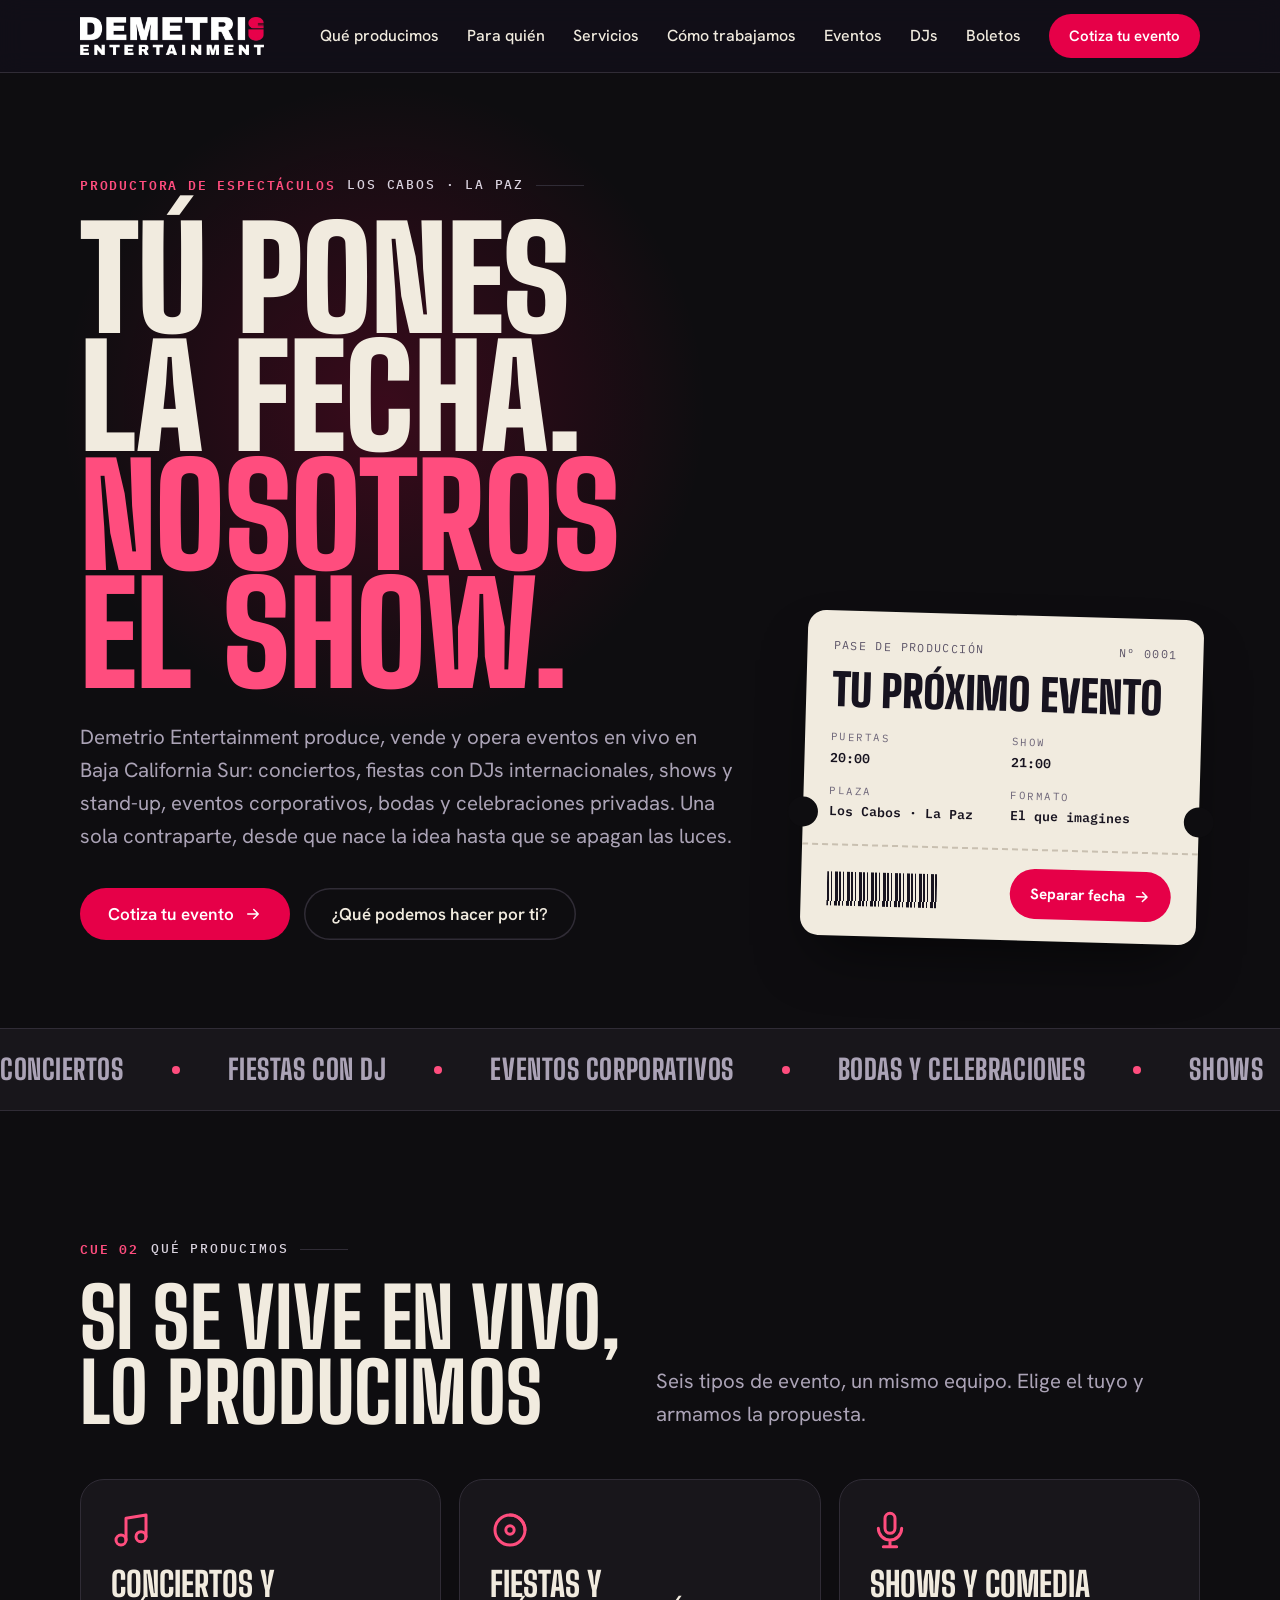
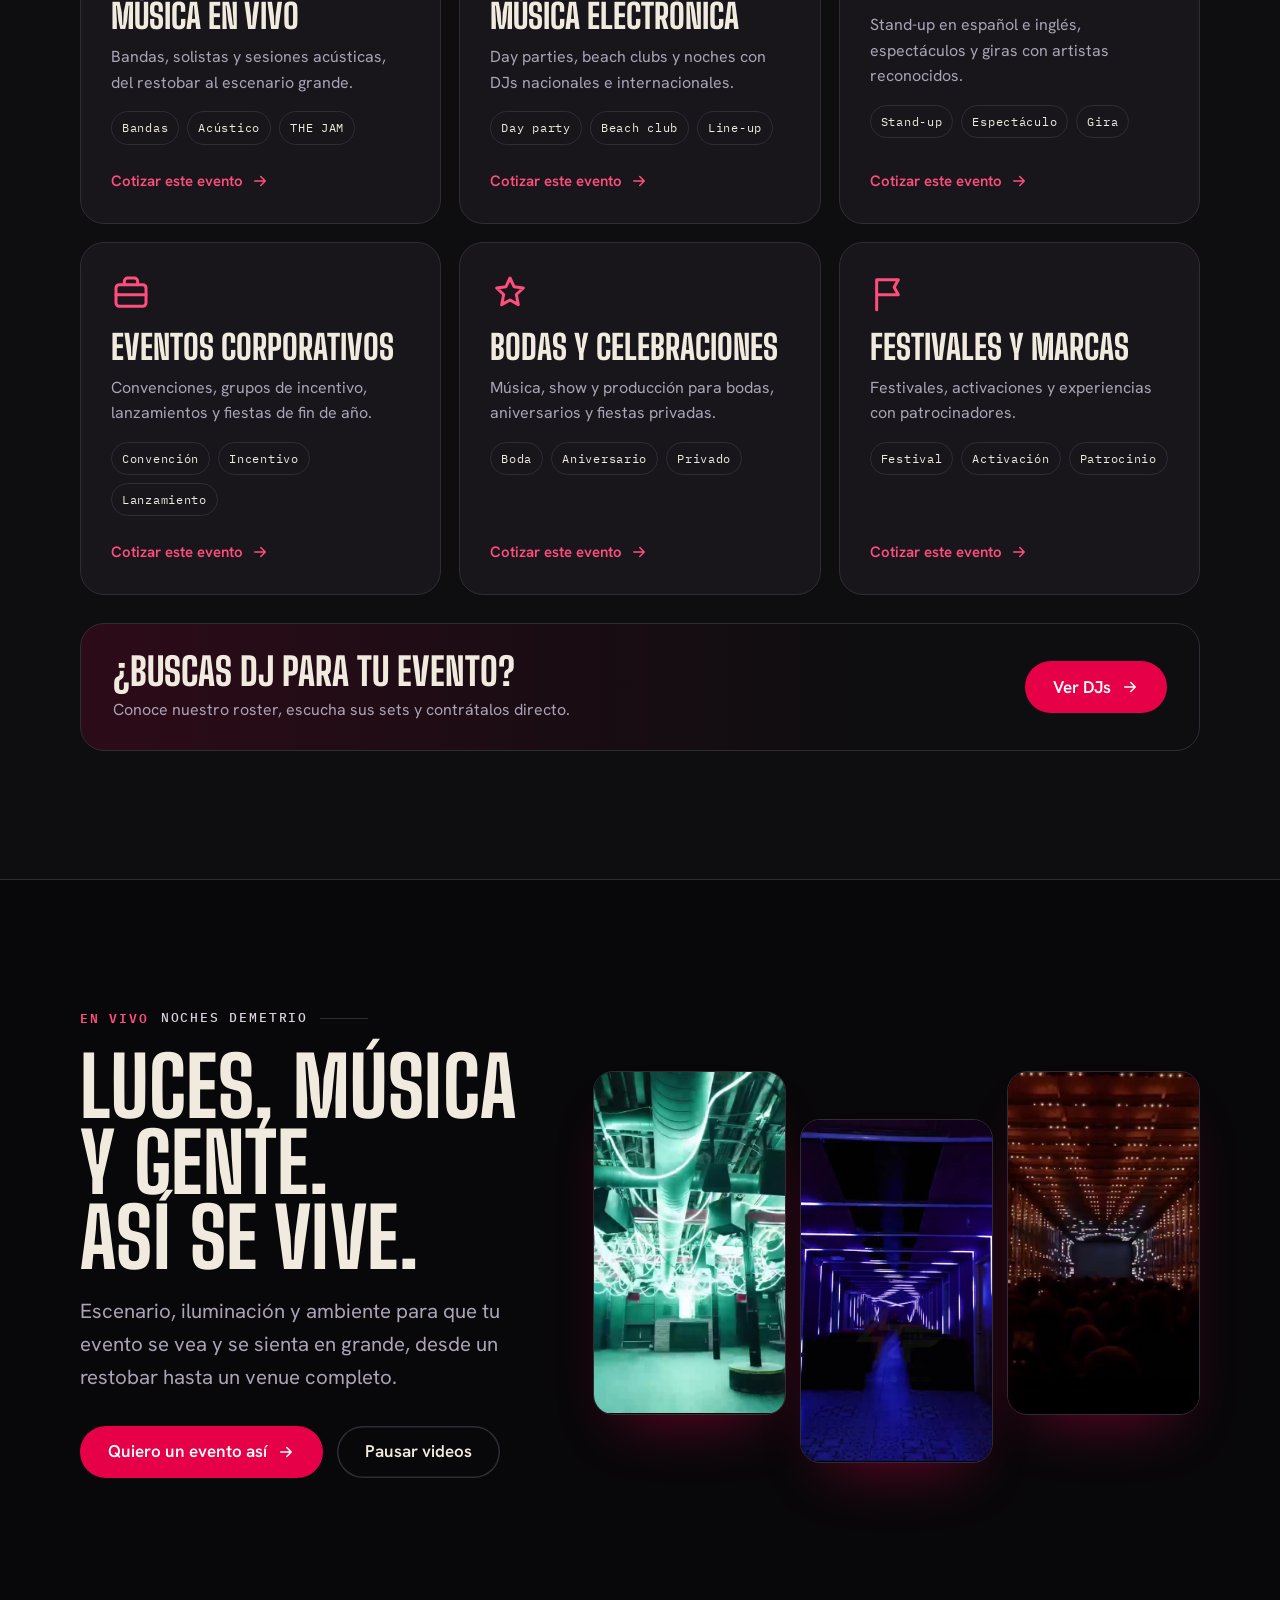
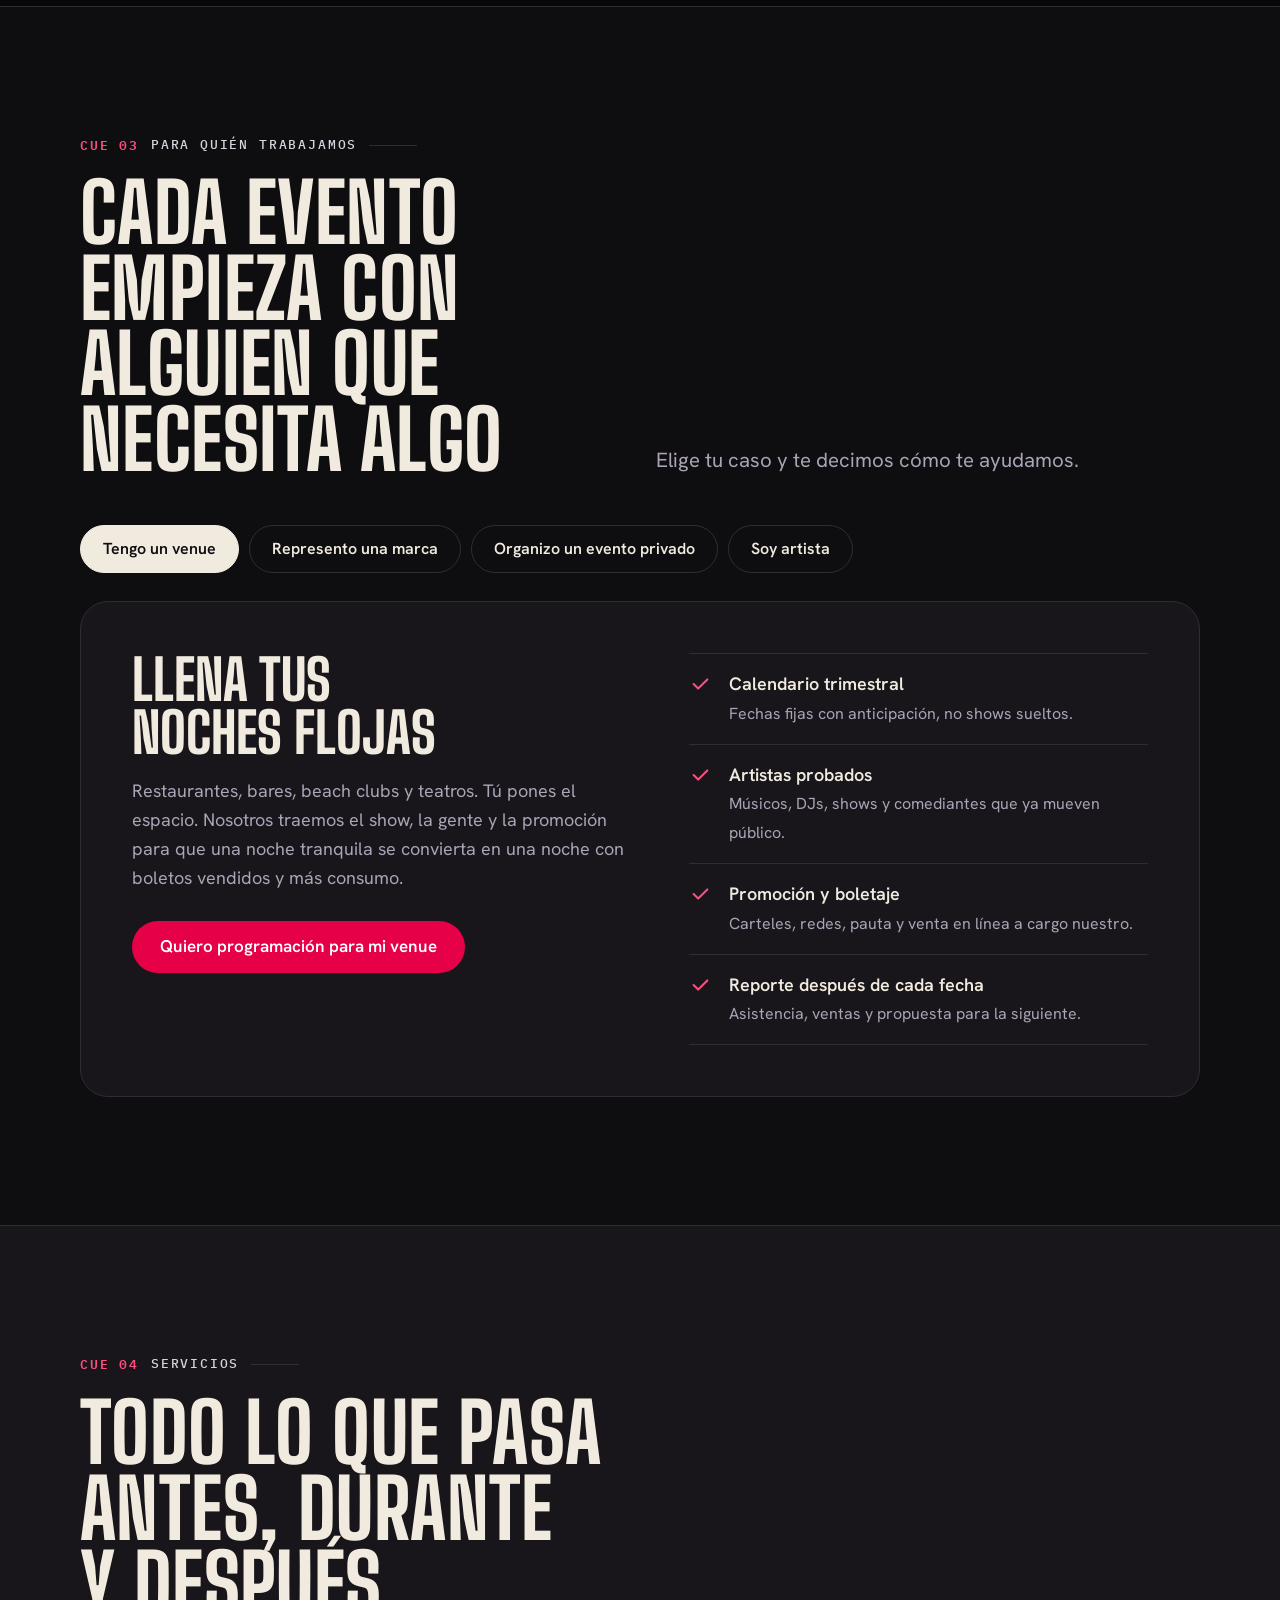
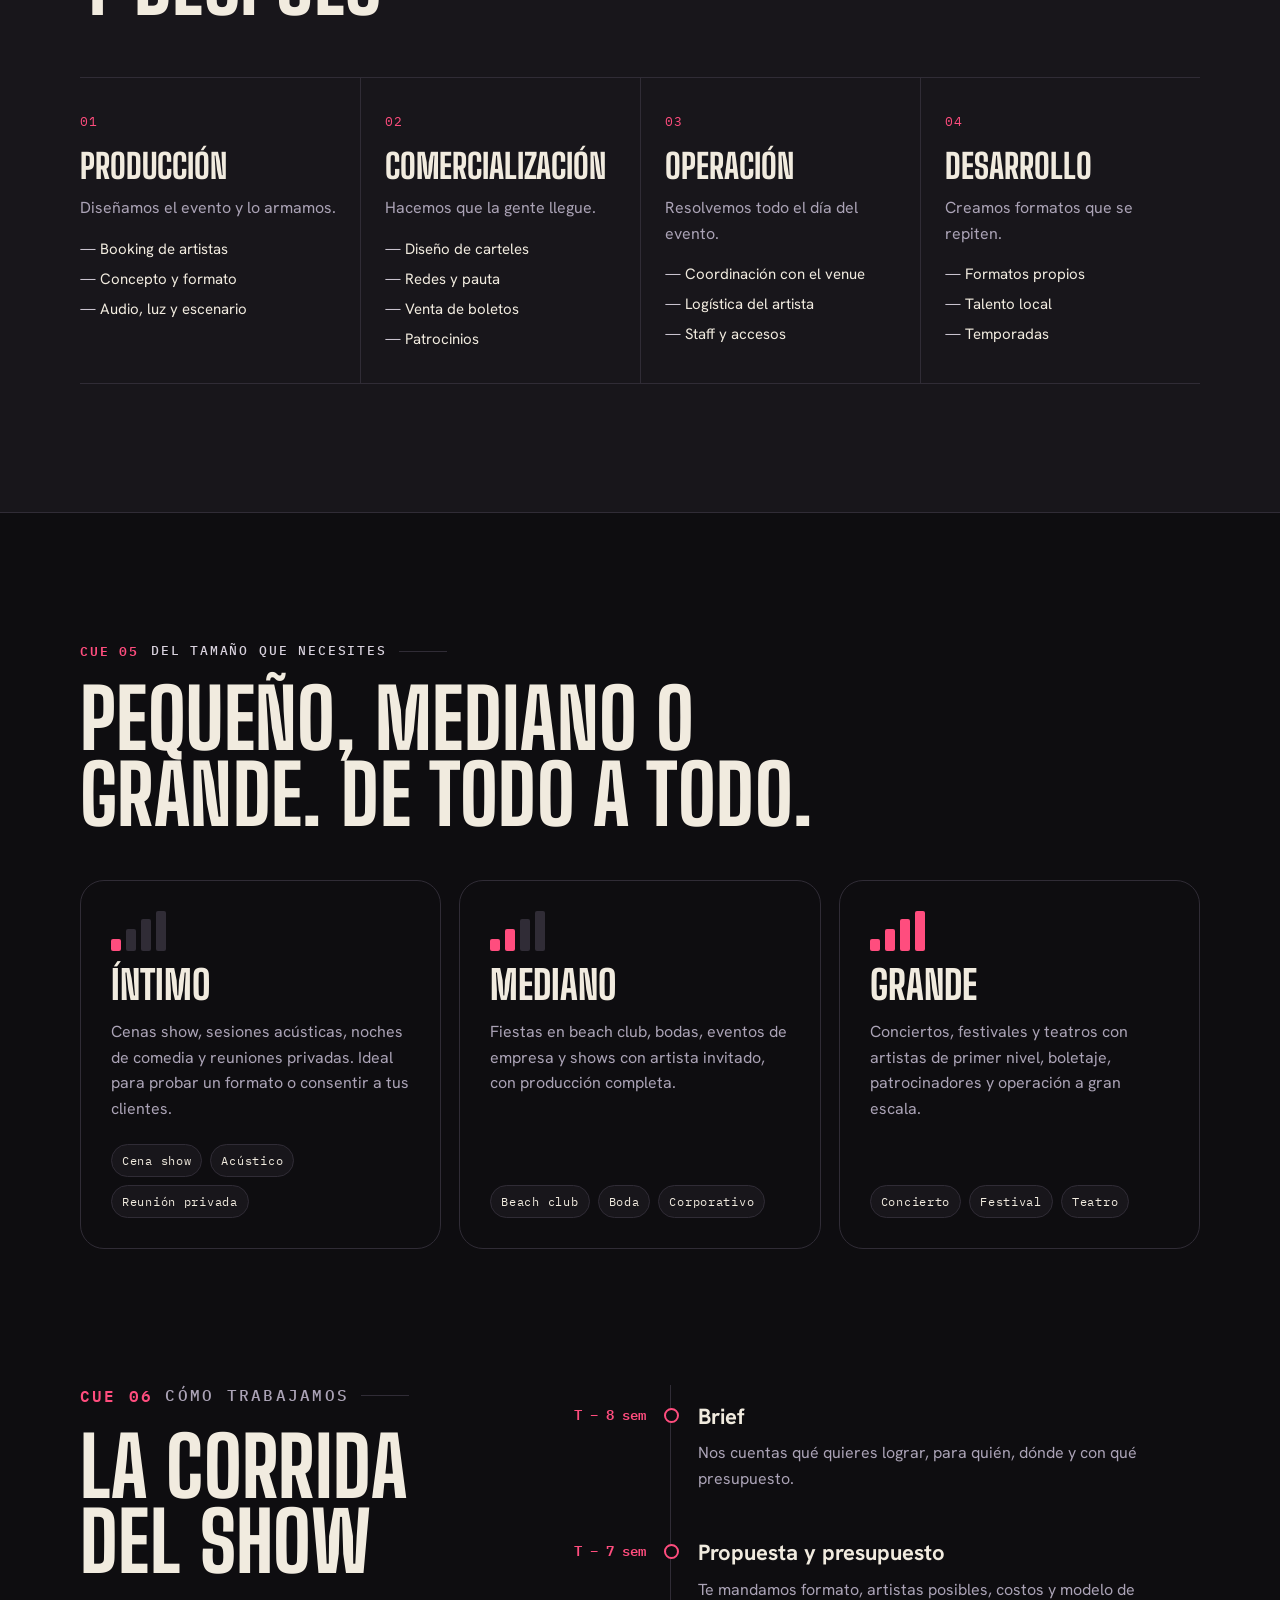
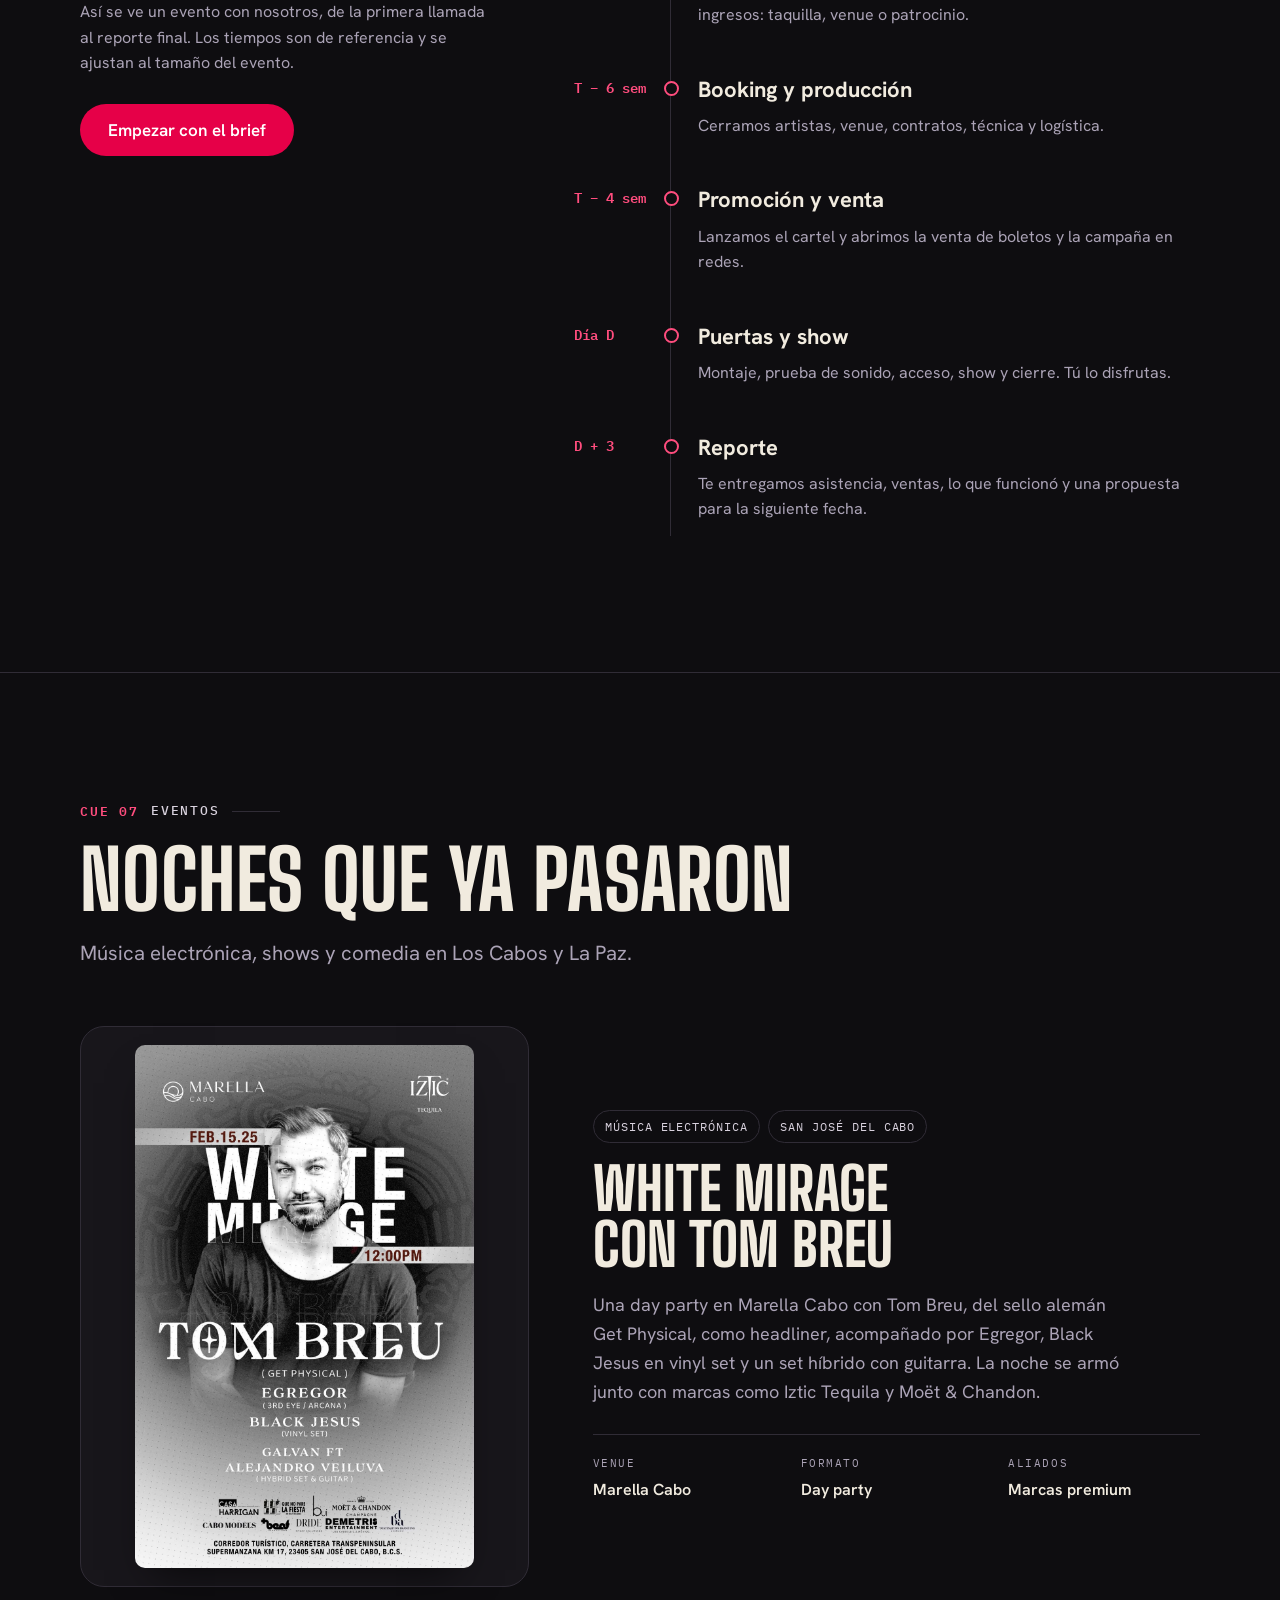
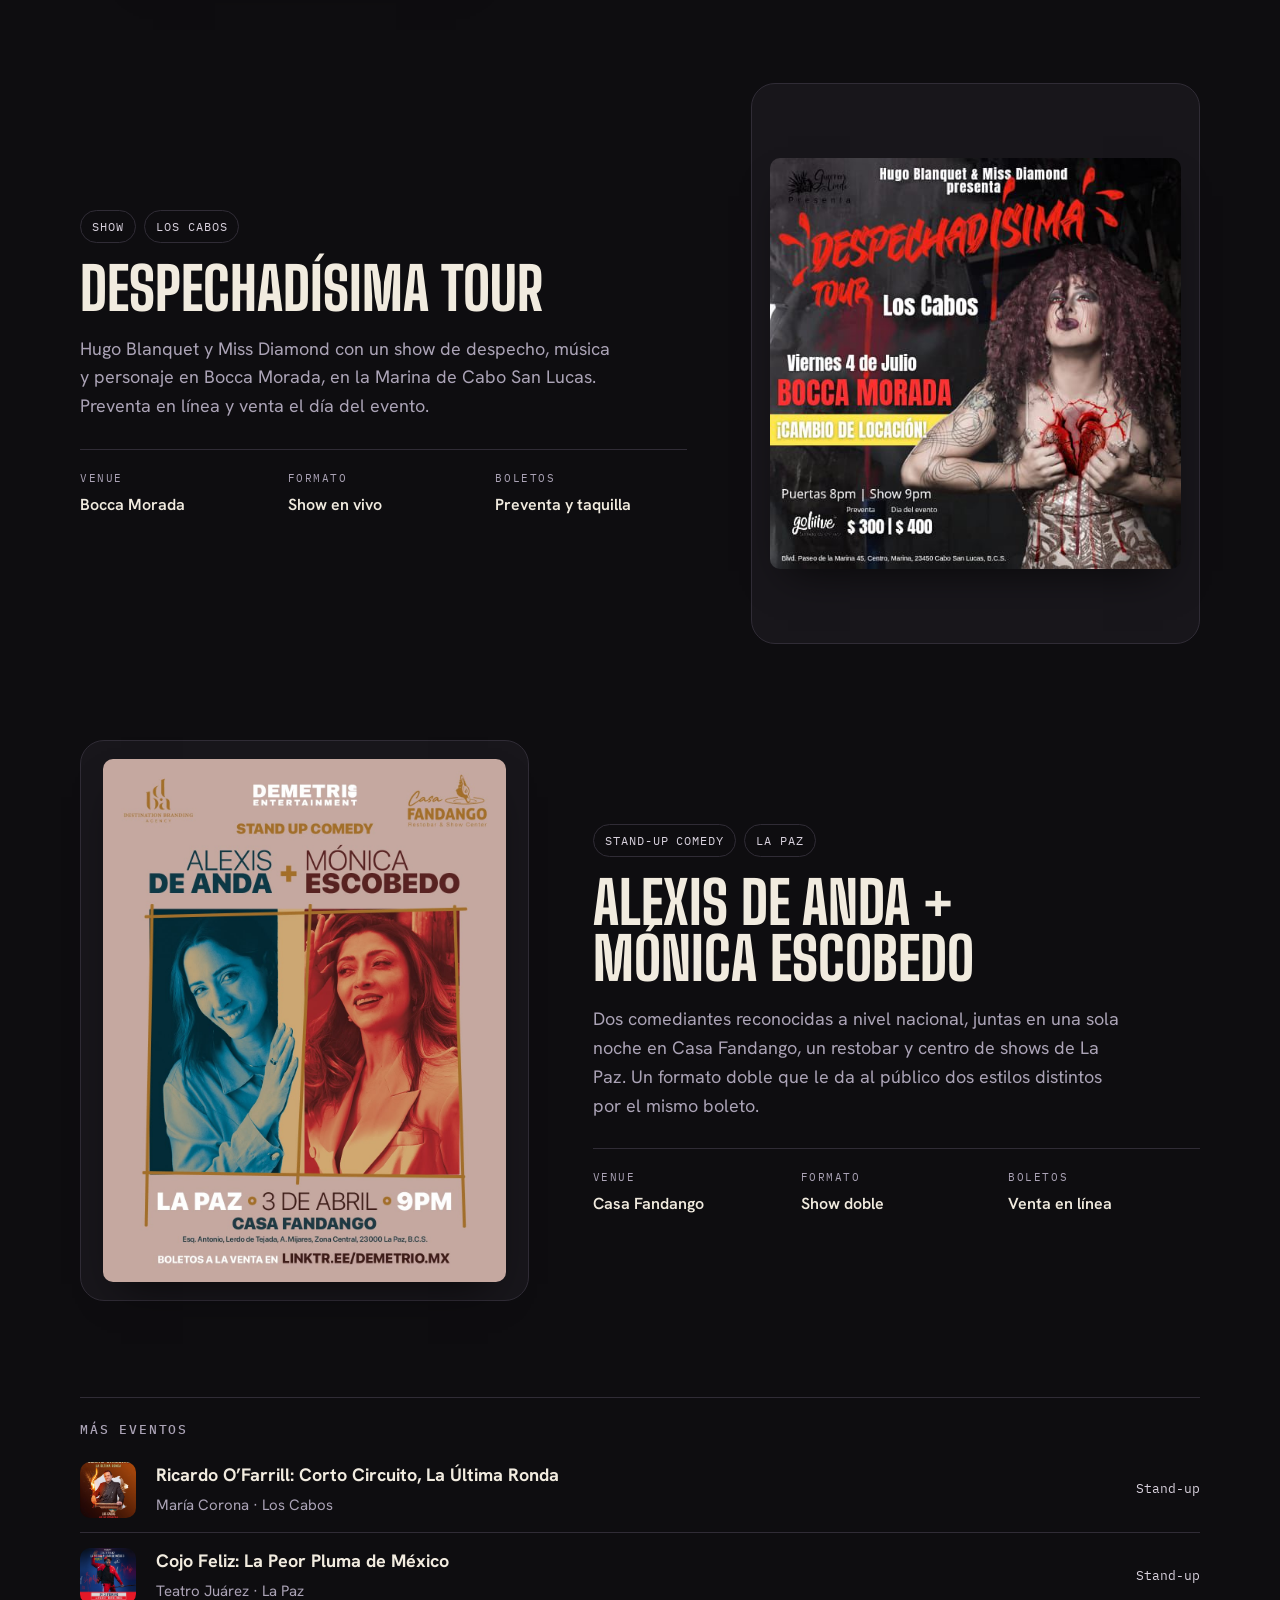
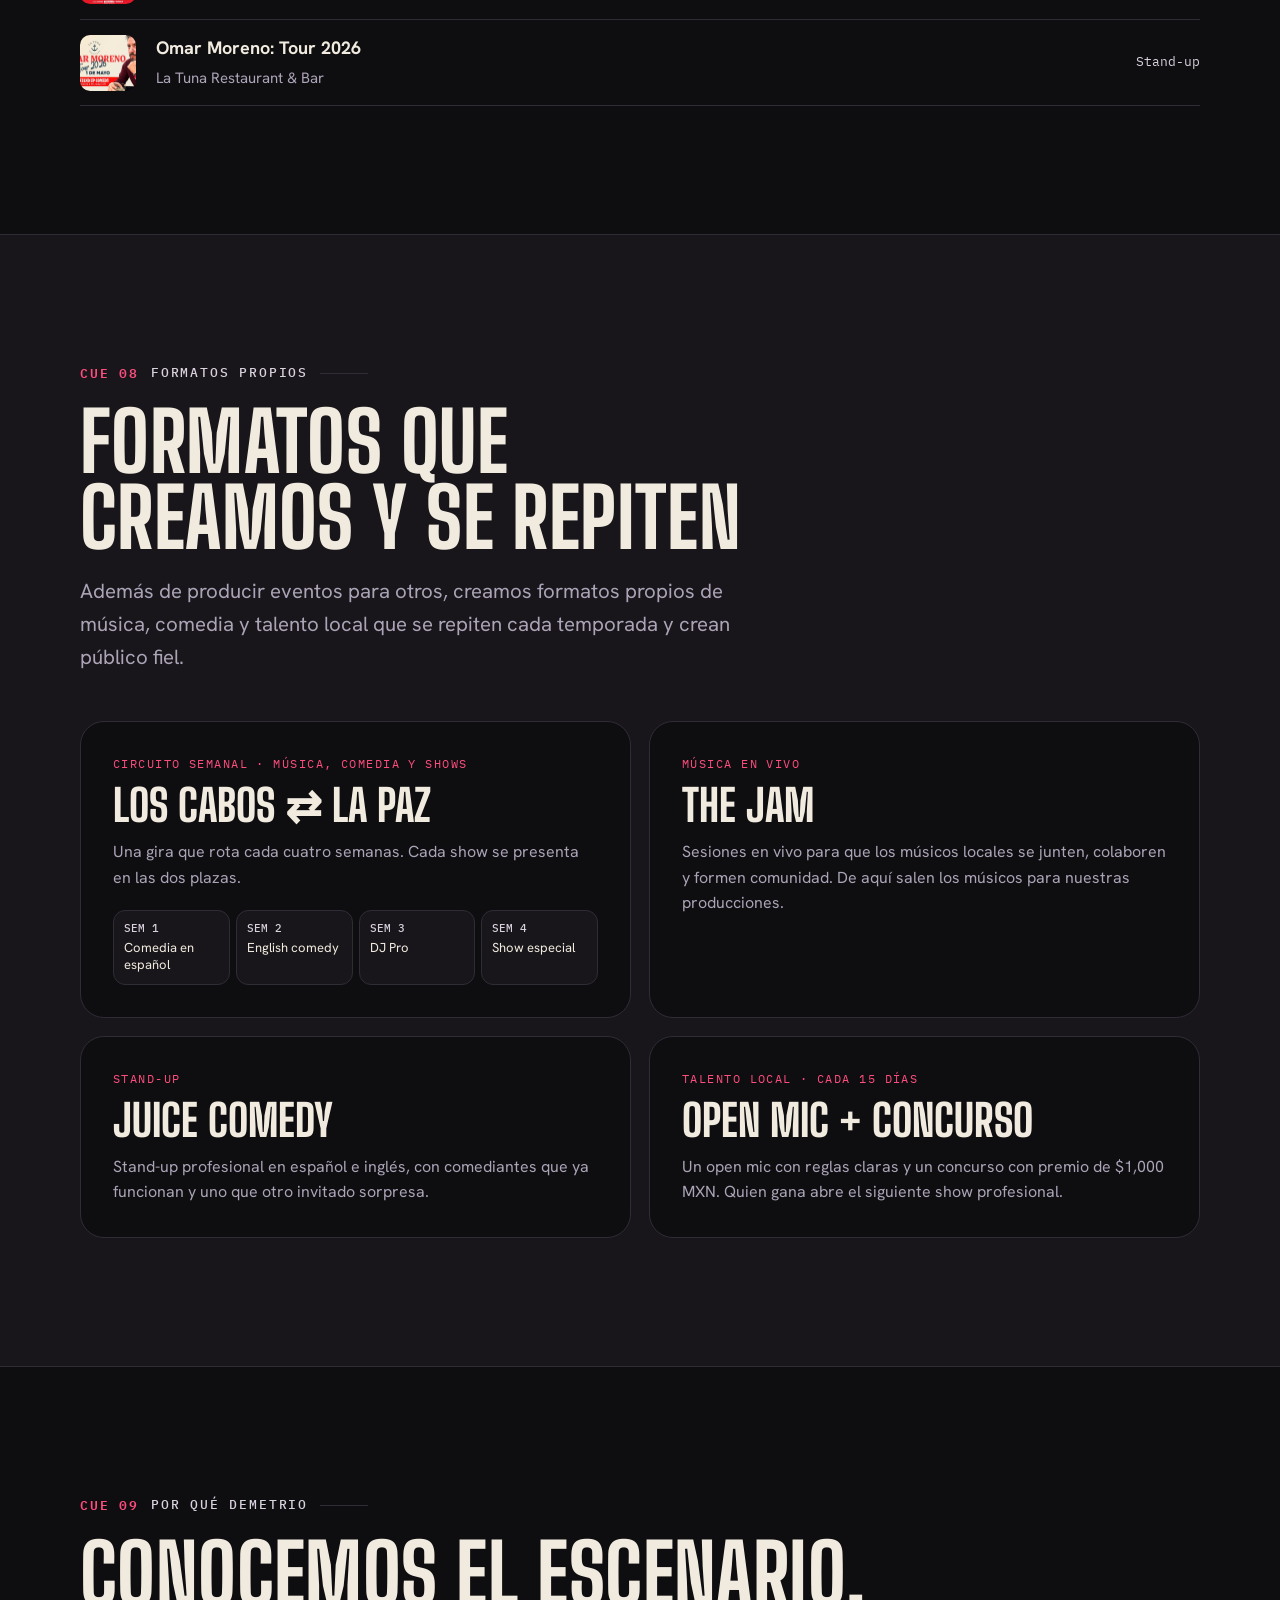
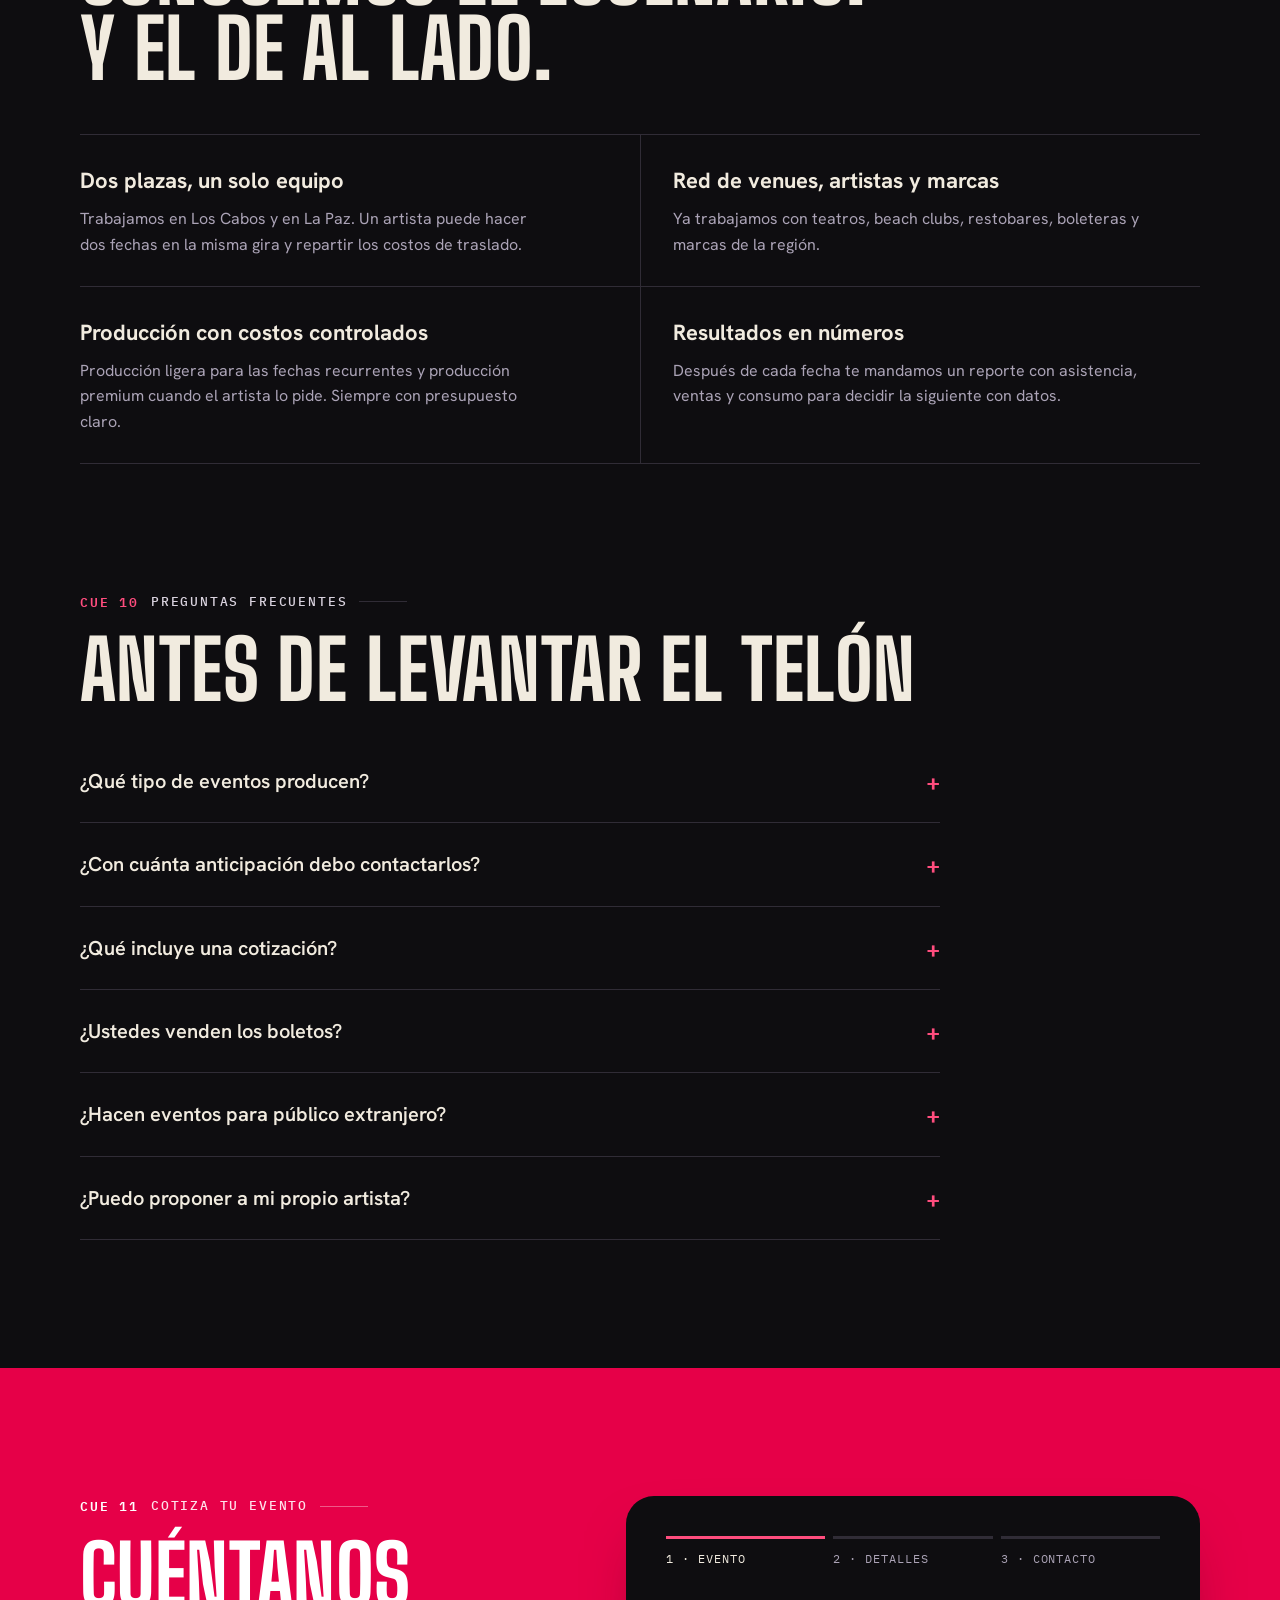
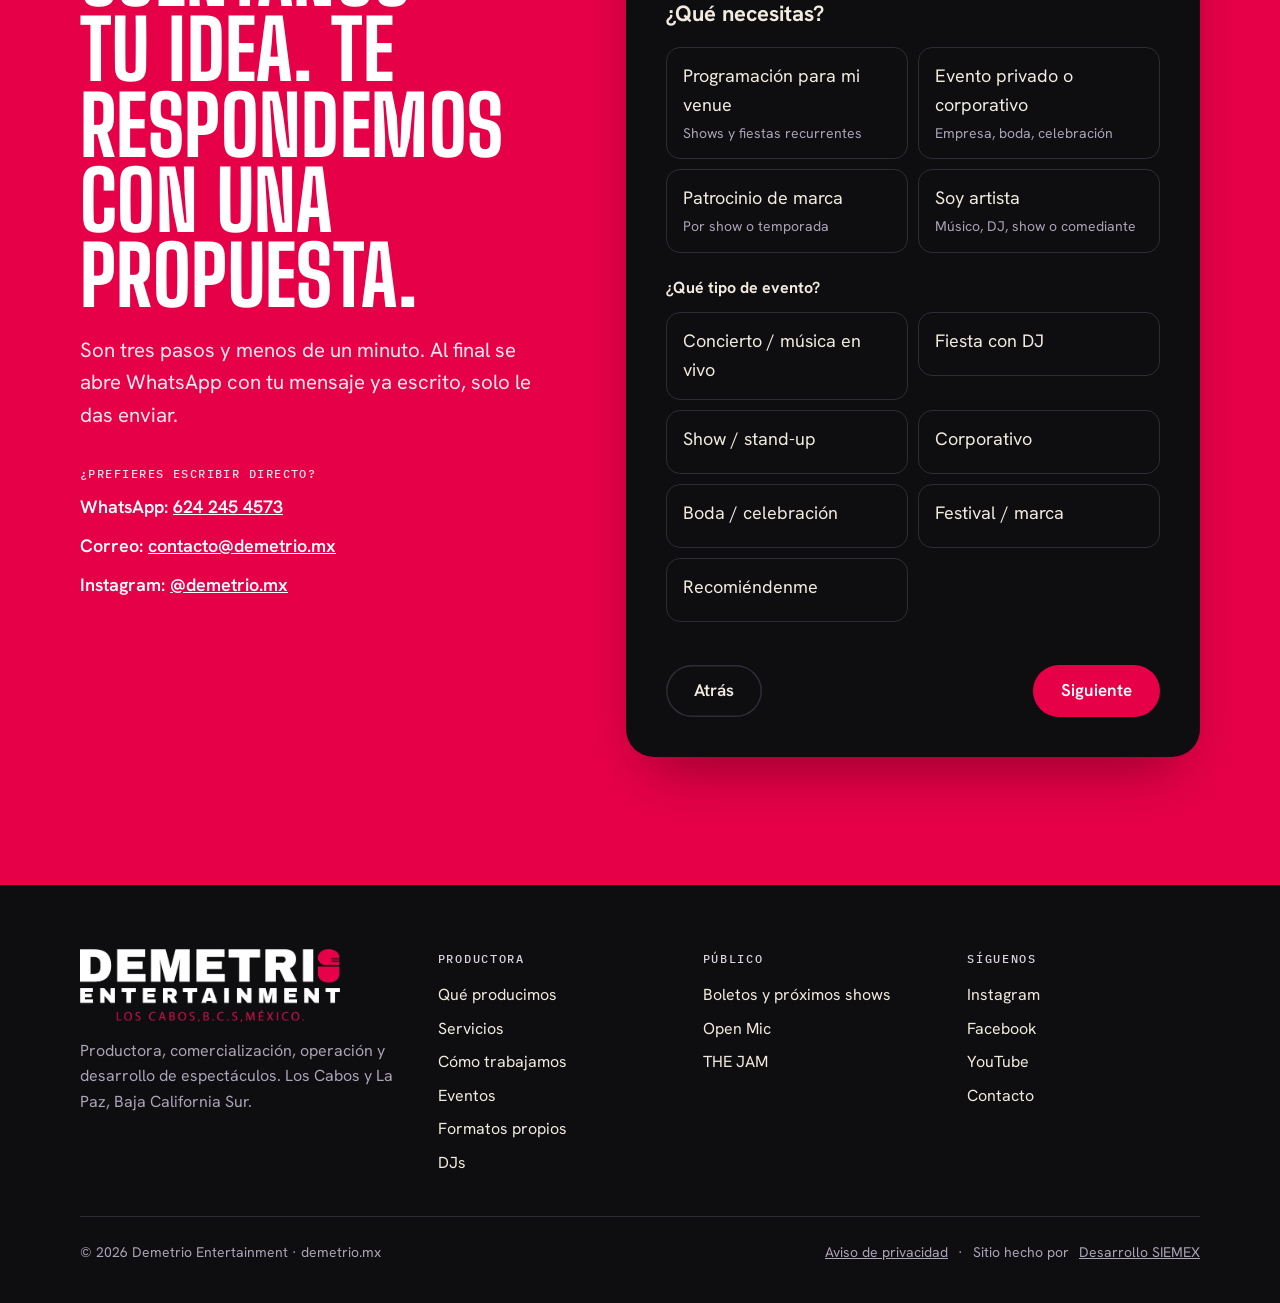
==== commit 61a9094f: "Agregar sección "En vivo" con videos de eventos Tres videos verticales comprimidos (≈5 MB en total) " ====
--- a/index.html
+++ b/index.html
@@ -24,7 +24,7 @@
 <link rel="preconnect" href="https://fonts.googleapis.com">
 <link rel="preconnect" href="https://fonts.gstatic.com" crossorigin>
 <link href="https://fonts.googleapis.com/css2?family=Big+Shoulders+Display:wght@700;800;900&family=Hanken+Grotesk:wght@400;500;600;700&family=IBM+Plex+Mono:wght@400;500;600&display=swap" rel="stylesheet">
-<link rel="stylesheet" href="/assets/css/site.css?v=2">
+<link rel="stylesheet" href="/assets/css/site.css?v=3">
 </head>
 <body>
 
@@ -147,6 +147,26 @@
   </div>
 </section>
 
+<!-- EN VIVO -->
+<section class="envivo" id="en-vivo">
+  <div class="wrap envivo-grid">
+    <div class="envivo-copy">
+      <p class="cue"><b>En vivo</b> Noches Demetrio</p>
+      <h2 class="h2" style="margin-top:20px">Luces, música y gente. Así se vive.</h2>
+      <p class="lead" style="margin-top:20px">Escenario, iluminación y ambiente para que tu evento se vea y se sienta en grande, desde un restobar hasta un venue completo.</p>
+      <div class="hero-ctas">
+        <a class="btn btn-primary" href="#cotiza">Quiero un evento así <svg class="arrow" viewBox="0 0 24 24" fill="none" stroke="currentColor" stroke-width="2" stroke-linecap="round" stroke-linejoin="round" aria-hidden="true"><path d="M5 12h14M13 6l6 6-6 6"/></svg></a>
+        <button type="button" class="btn btn-ghost" id="reelToggle" aria-pressed="false">Pausar videos</button>
+      </div>
+    </div>
+    <div class="reels">
+        <figure class="reel"><video muted loop playsinline preload="none" poster="assets/video/envivo-1.jpg" aria-label="Video de un evento de Demetrio: instalaciones de luz en un venue"><source src="assets/video/envivo-1.mp4" type="video/mp4"></video></figure>
+        <figure class="reel"><video muted loop playsinline preload="none" poster="assets/video/envivo-2.jpg" aria-label="Video de un evento de Demetrio: túnel de luces"><source src="assets/video/envivo-2.mp4" type="video/mp4"></video></figure>
+        <figure class="reel"><video muted loop playsinline preload="none" poster="assets/video/envivo-3.jpg" aria-label="Video de un evento de Demetrio: escenario y luces"><source src="assets/video/envivo-3.mp4" type="video/mp4"></video></figure>
+    </div>
+  </div>
+</section>
+
 <!-- CUE 03 · PARA QUIÉN -->
 <section id="para-quien">
   <div class="wrap">
@@ -541,6 +561,25 @@
   document.querySelectorAll('[data-ev]').forEach(function(a){
     a.addEventListener('click', function(){ var el = document.getElementById(a.dataset.ev); if(el) el.checked = true; });
   });
+
+  // Videos "En vivo": se cargan y reproducen solo cuando la sección está a la vista
+  (function(){
+    var sec = document.getElementById('en-vivo'); if(!sec) return;
+    var vids = Array.prototype.slice.call(sec.querySelectorAll('video'));
+    var btn = document.getElementById('reelToggle');
+    var reduce = window.matchMedia('(prefers-reduced-motion: reduce)').matches;
+    var paused = reduce, visible = false;
+    function sync(){
+      vids.forEach(function(v){ if(visible && !paused){ var p = v.play(); if(p && p.catch) p.catch(function(){}); } else { v.pause(); } });
+      btn.textContent = paused ? 'Reproducir videos' : 'Pausar videos';
+      btn.setAttribute('aria-pressed', paused ? 'true' : 'false');
+    }
+    btn.addEventListener('click', function(){ paused = !paused; sync(); });
+    if('IntersectionObserver' in window){
+      new IntersectionObserver(function(es){ visible = es[0].isIntersecting; sync(); }, {threshold: 0.25}).observe(sec);
+    } else { visible = true; sync(); }
+    sync();
+  })();
 
   // Cotizador
   var form = document.getElementById('wizard'), step = 1;
--- a/assets/css/site.css
+++ b/assets/css/site.css
@@ -351,3 +351,18 @@
 .dj-teaser h3{font-family:var(--display);font-weight:800;font-size:clamp(28px,3vw,40px);text-transform:uppercase;line-height:1}
 .dj-teaser p{color:var(--polvo);margin-top:6px;font-size:16px}
 @media (prefers-reduced-motion:reduce){.gal-item img,.dj-card{transition:none}}
+
+/* ===== EN VIVO (videos) ===== */
+.envivo{background:#08070A;border-block:1px solid var(--linea);overflow:hidden}
+.envivo-grid{display:grid;grid-template-columns:minmax(0,.85fr) minmax(0,1.15fr);gap:clamp(32px,5vw,72px);align-items:center}
+@media (max-width:960px){.envivo-grid{grid-template-columns:1fr}}
+.envivo .hero-ctas{margin-top:32px}
+.reels{display:grid;grid-template-columns:repeat(3,minmax(0,1fr));gap:14px;align-items:start}
+.reel{margin:0;aspect-ratio:9/16;border-radius:20px;overflow:hidden;border:1px solid var(--linea);background:#000;box-shadow:0 30px 60px -28px rgba(230,0,72,.45)}
+.reel:nth-child(2){transform:translateY(48px)}
+.reel video{width:100%;height:100%;object-fit:cover;display:block}
+@media (max-width:600px){
+  .reels{display:flex;overflow-x:auto;scroll-snap-type:x mandatory;gap:12px;margin-inline:calc(var(--gutter)*-1);padding-inline:var(--gutter);padding-bottom:8px}
+  .reel{flex:0 0 62%;scroll-snap-align:center}
+  .reel:nth-child(2){transform:none}
+}
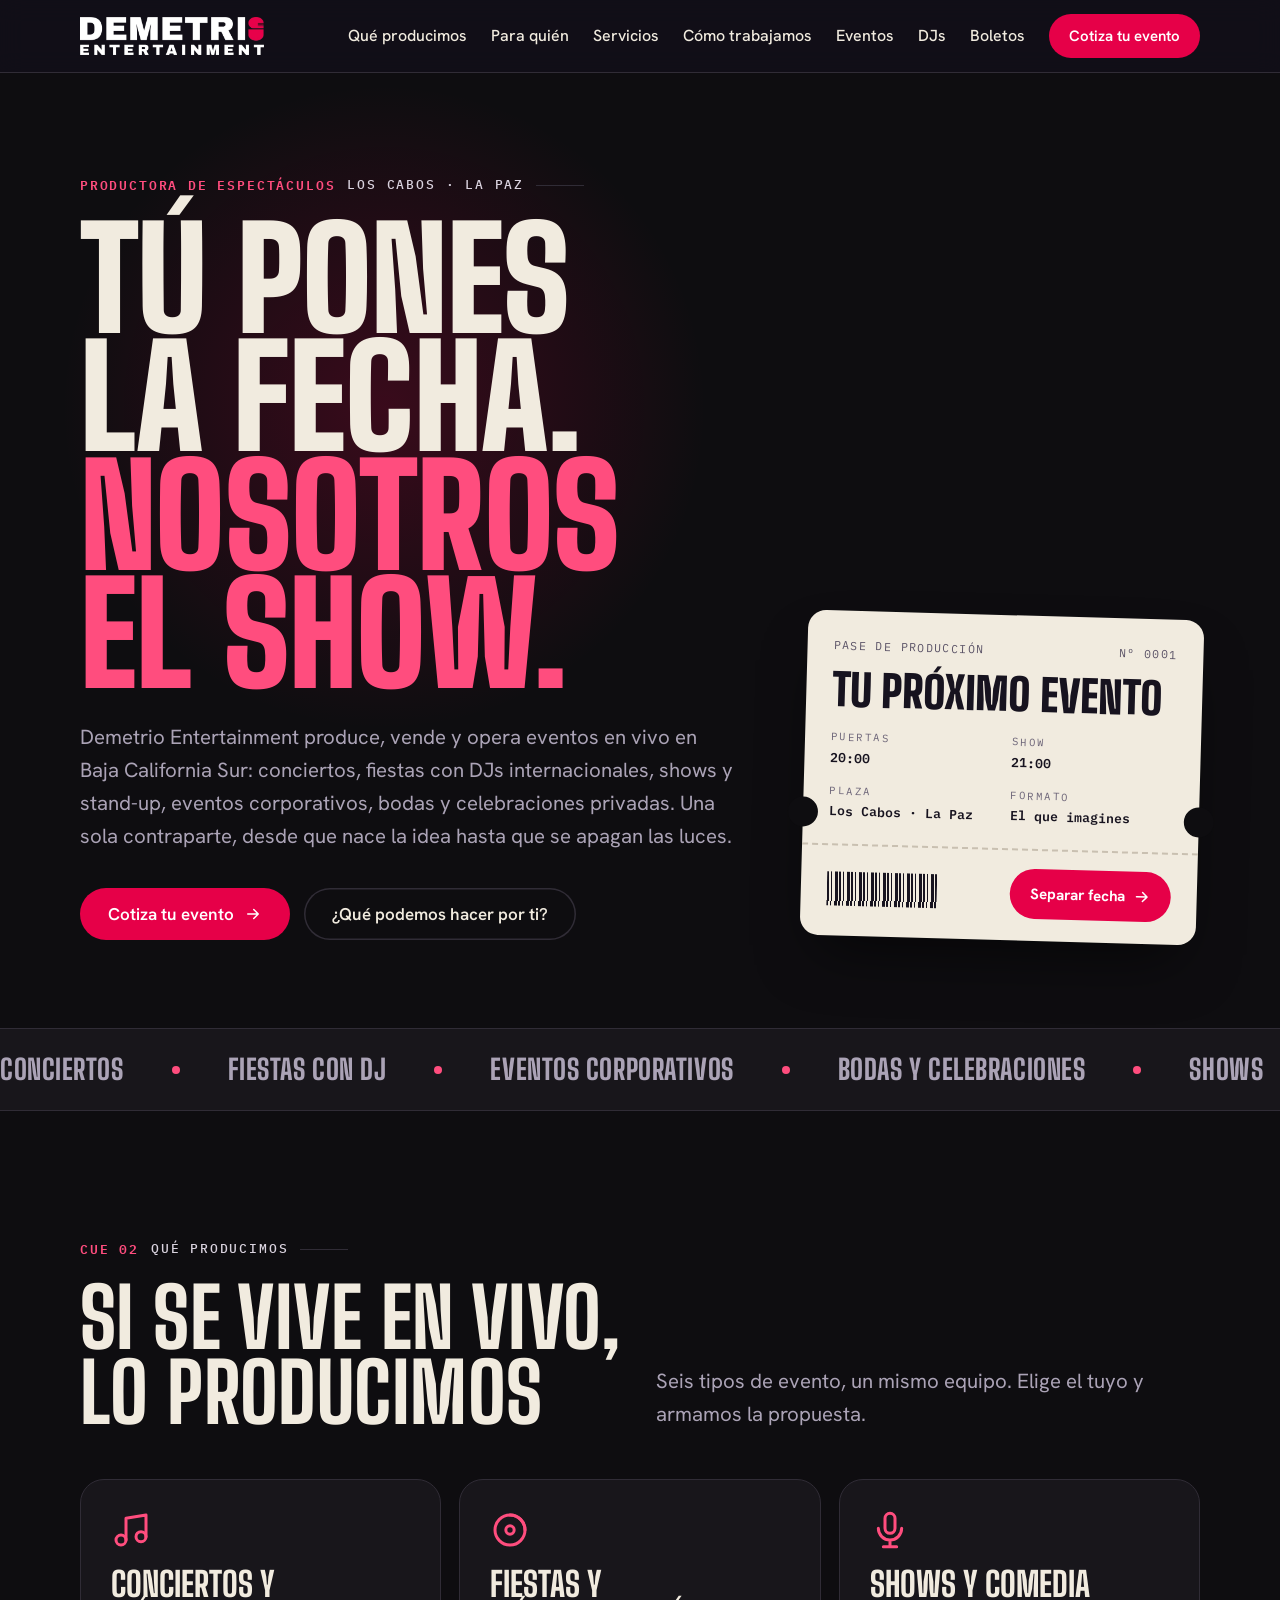
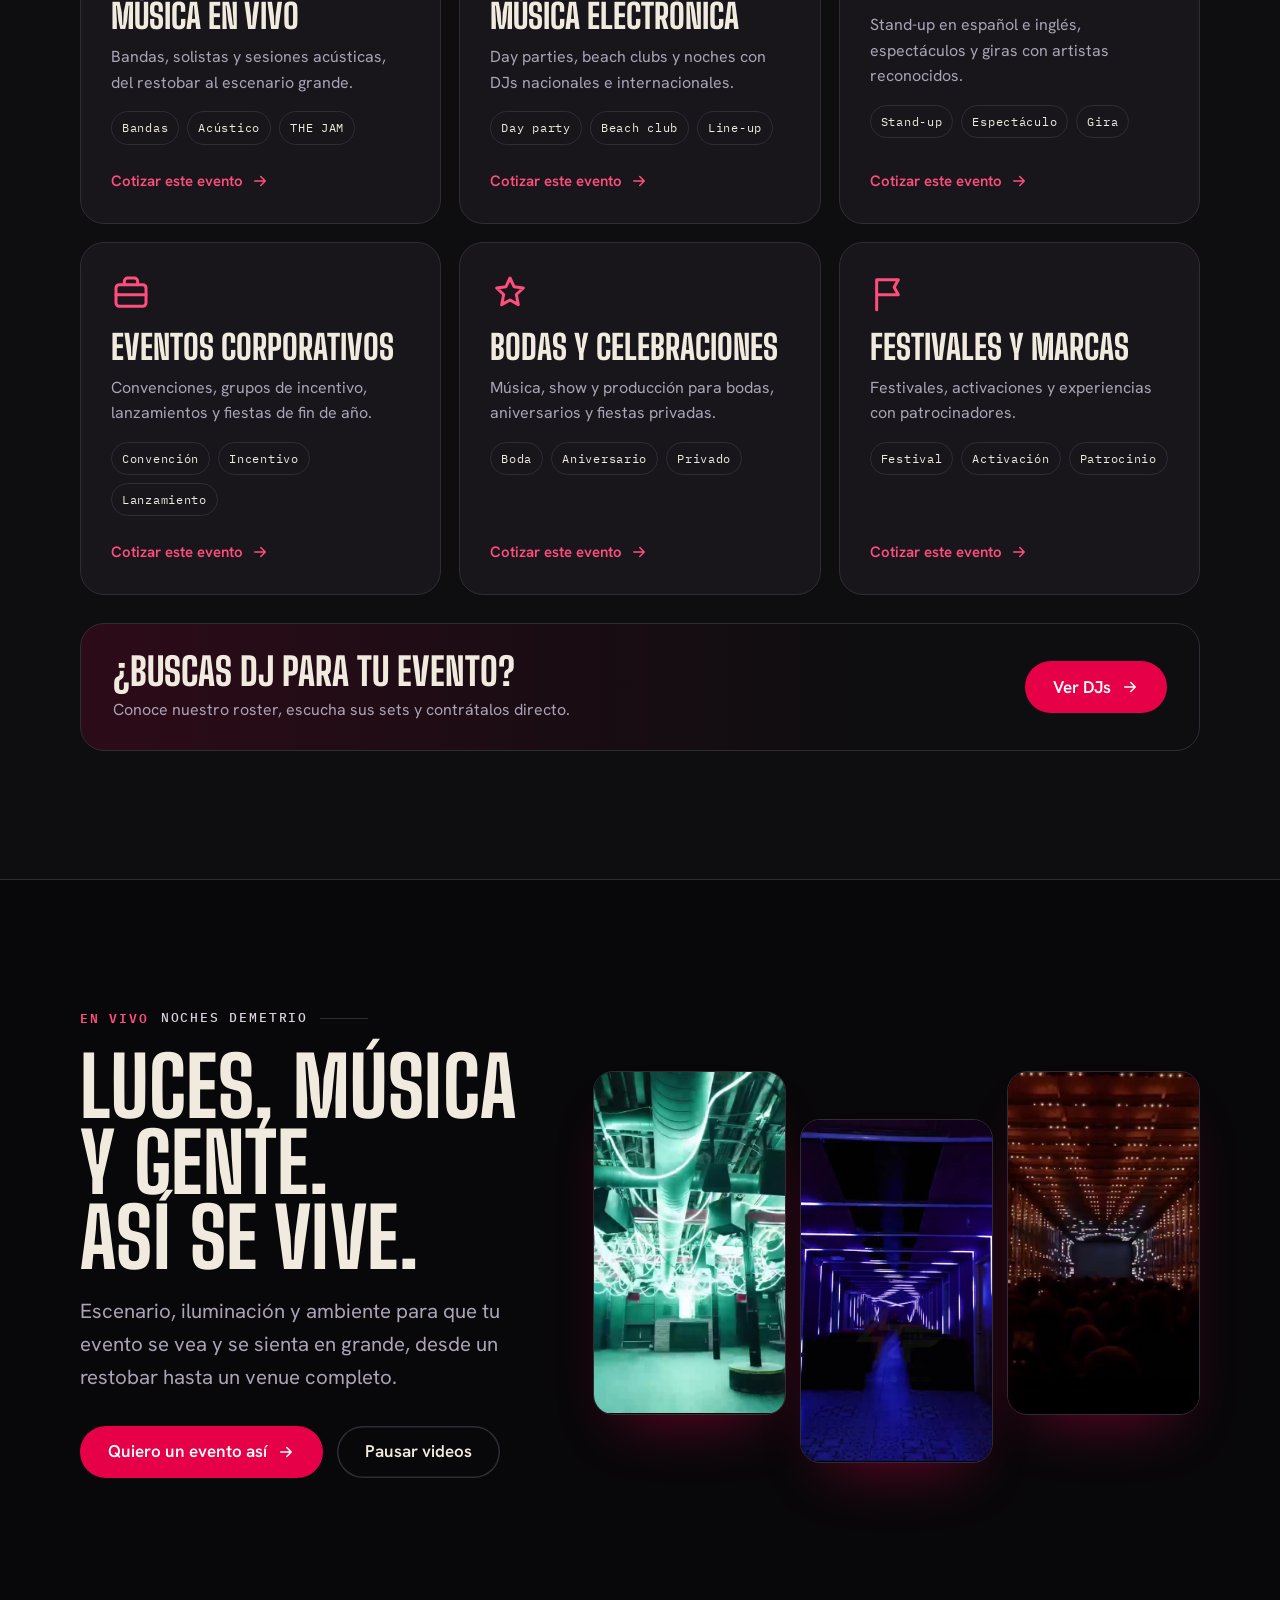
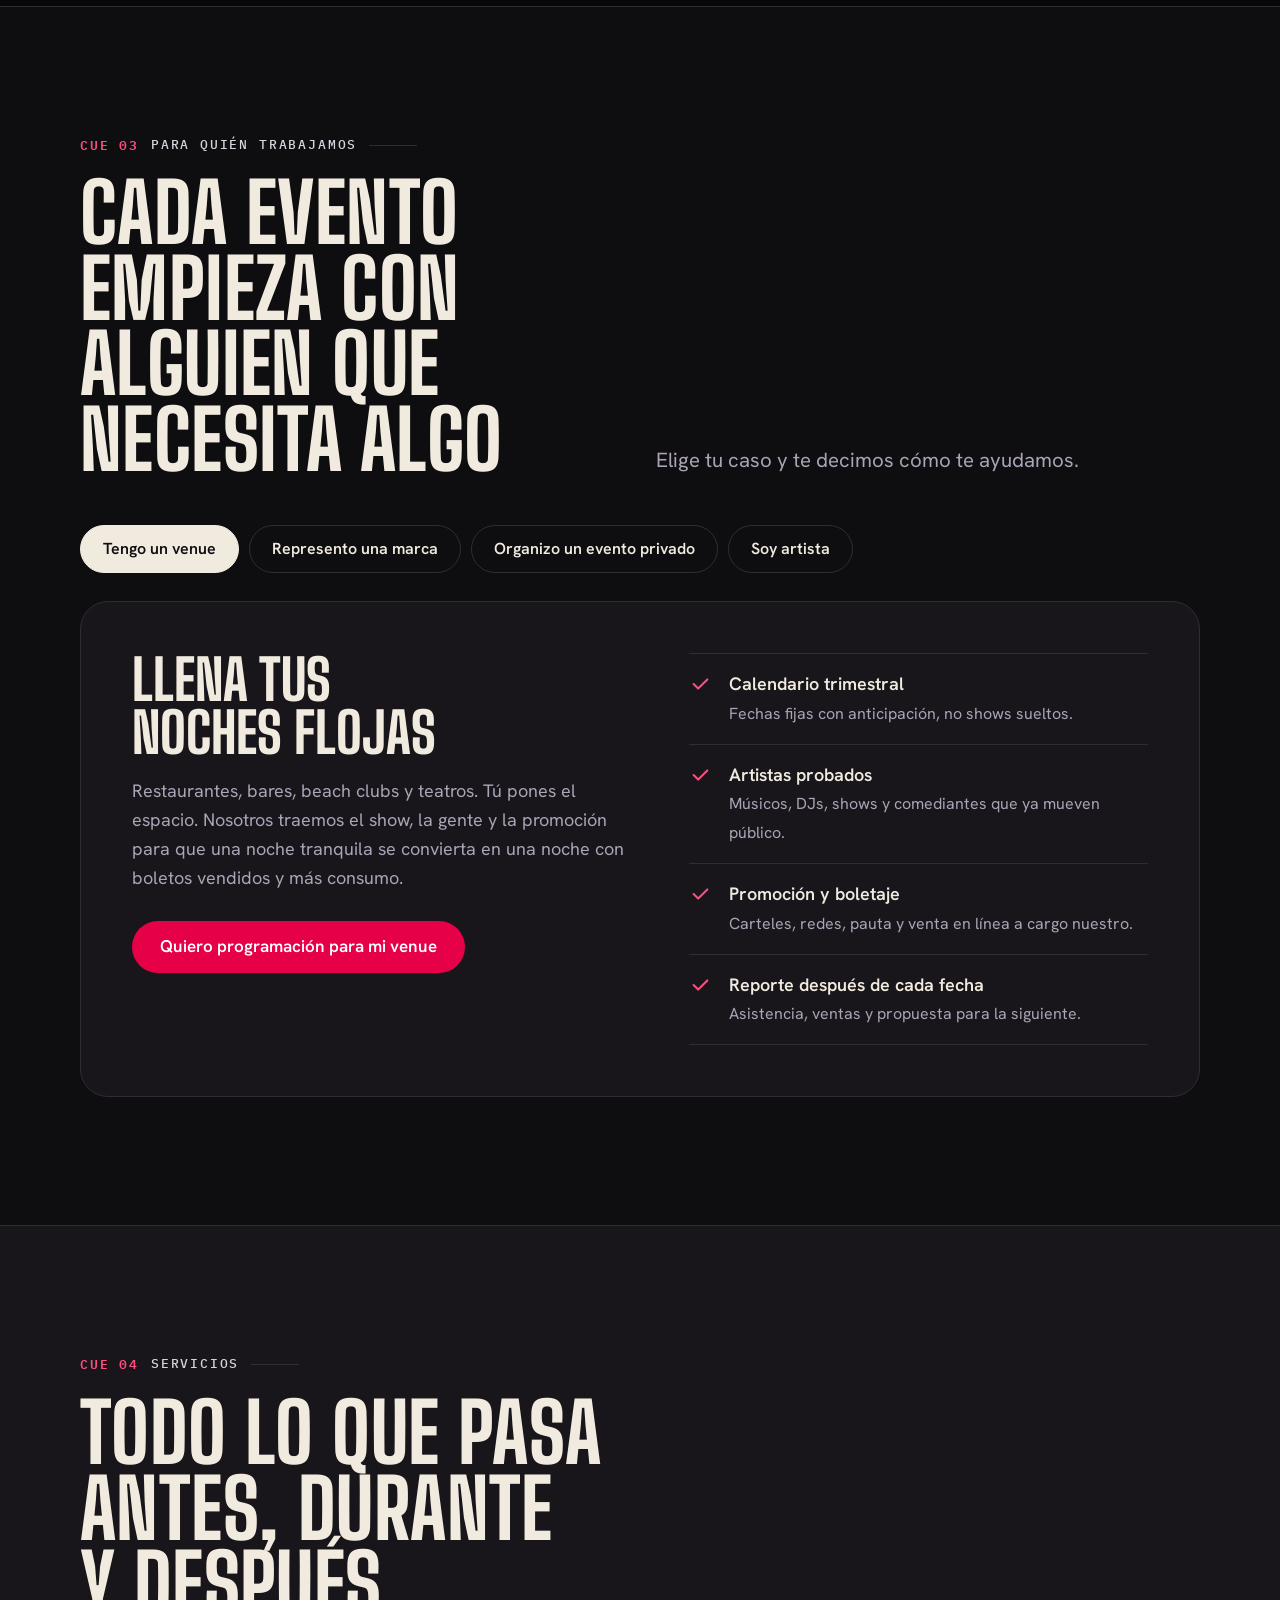
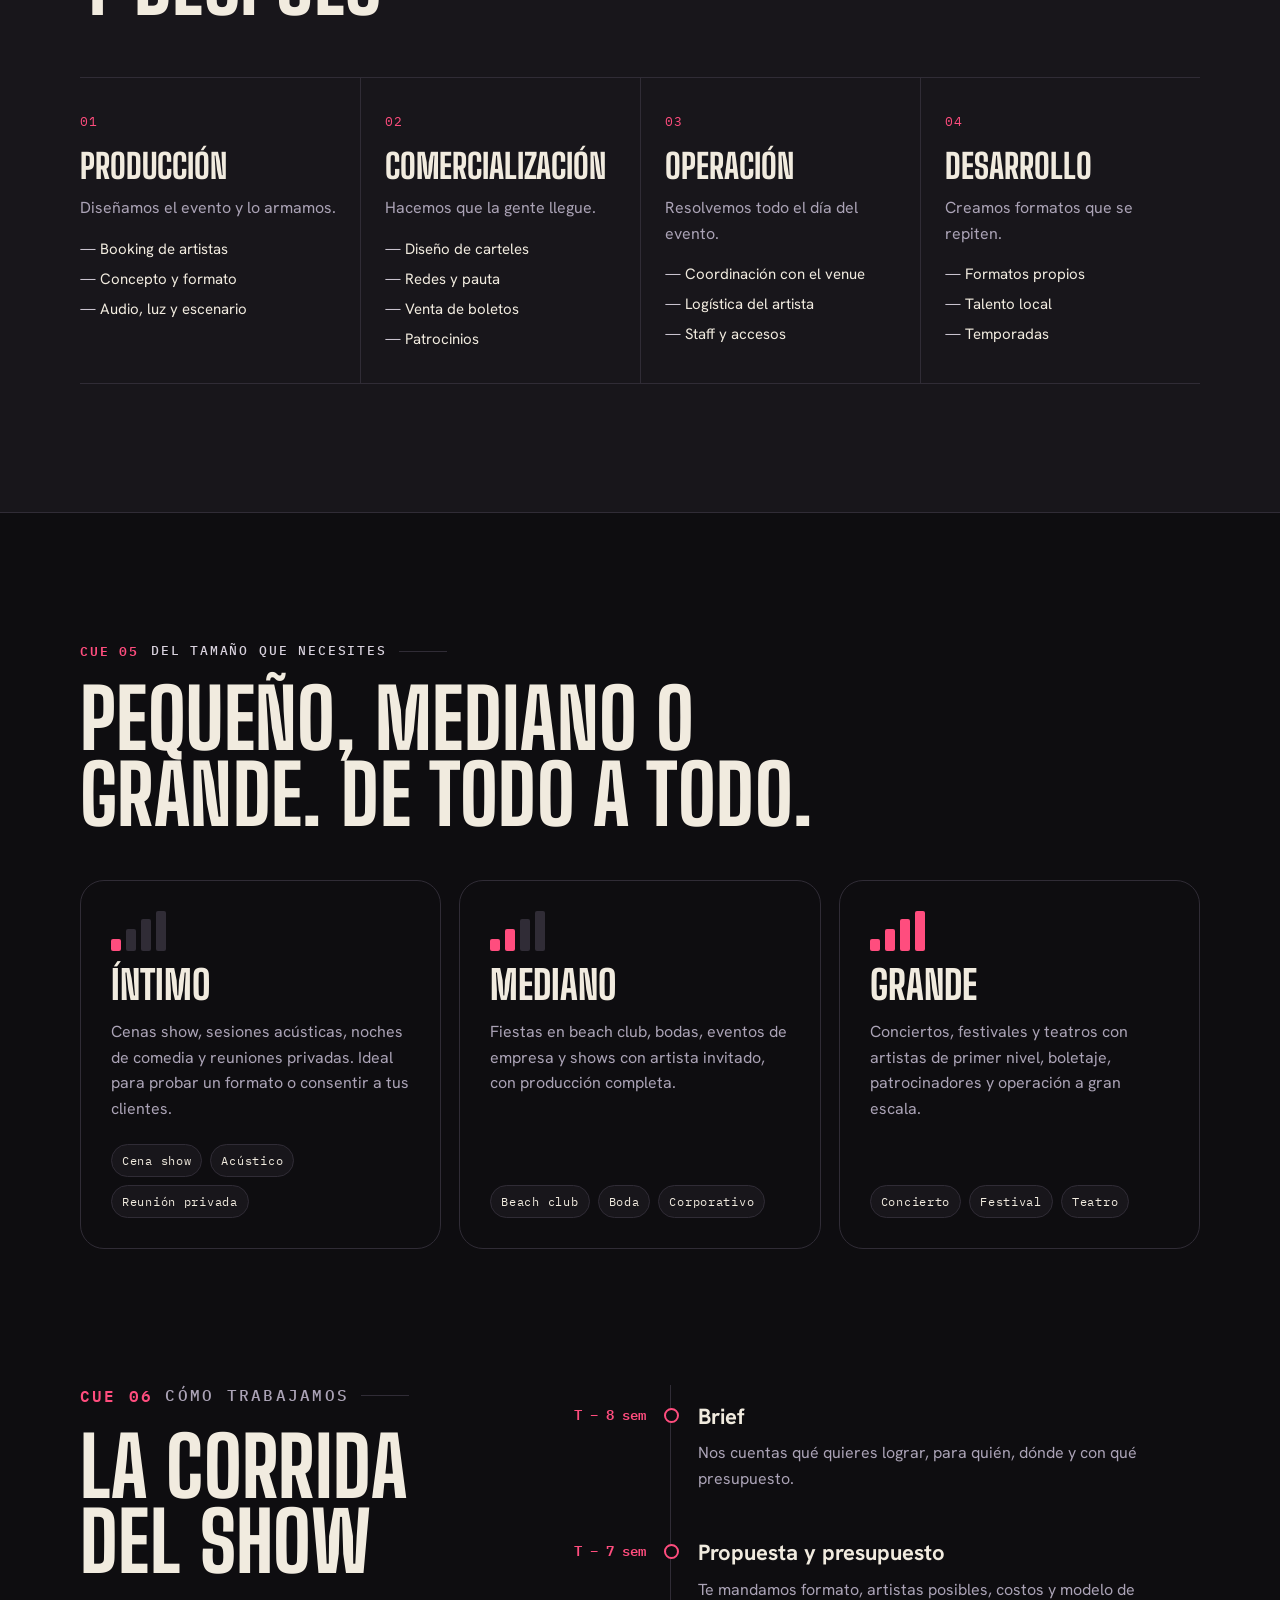
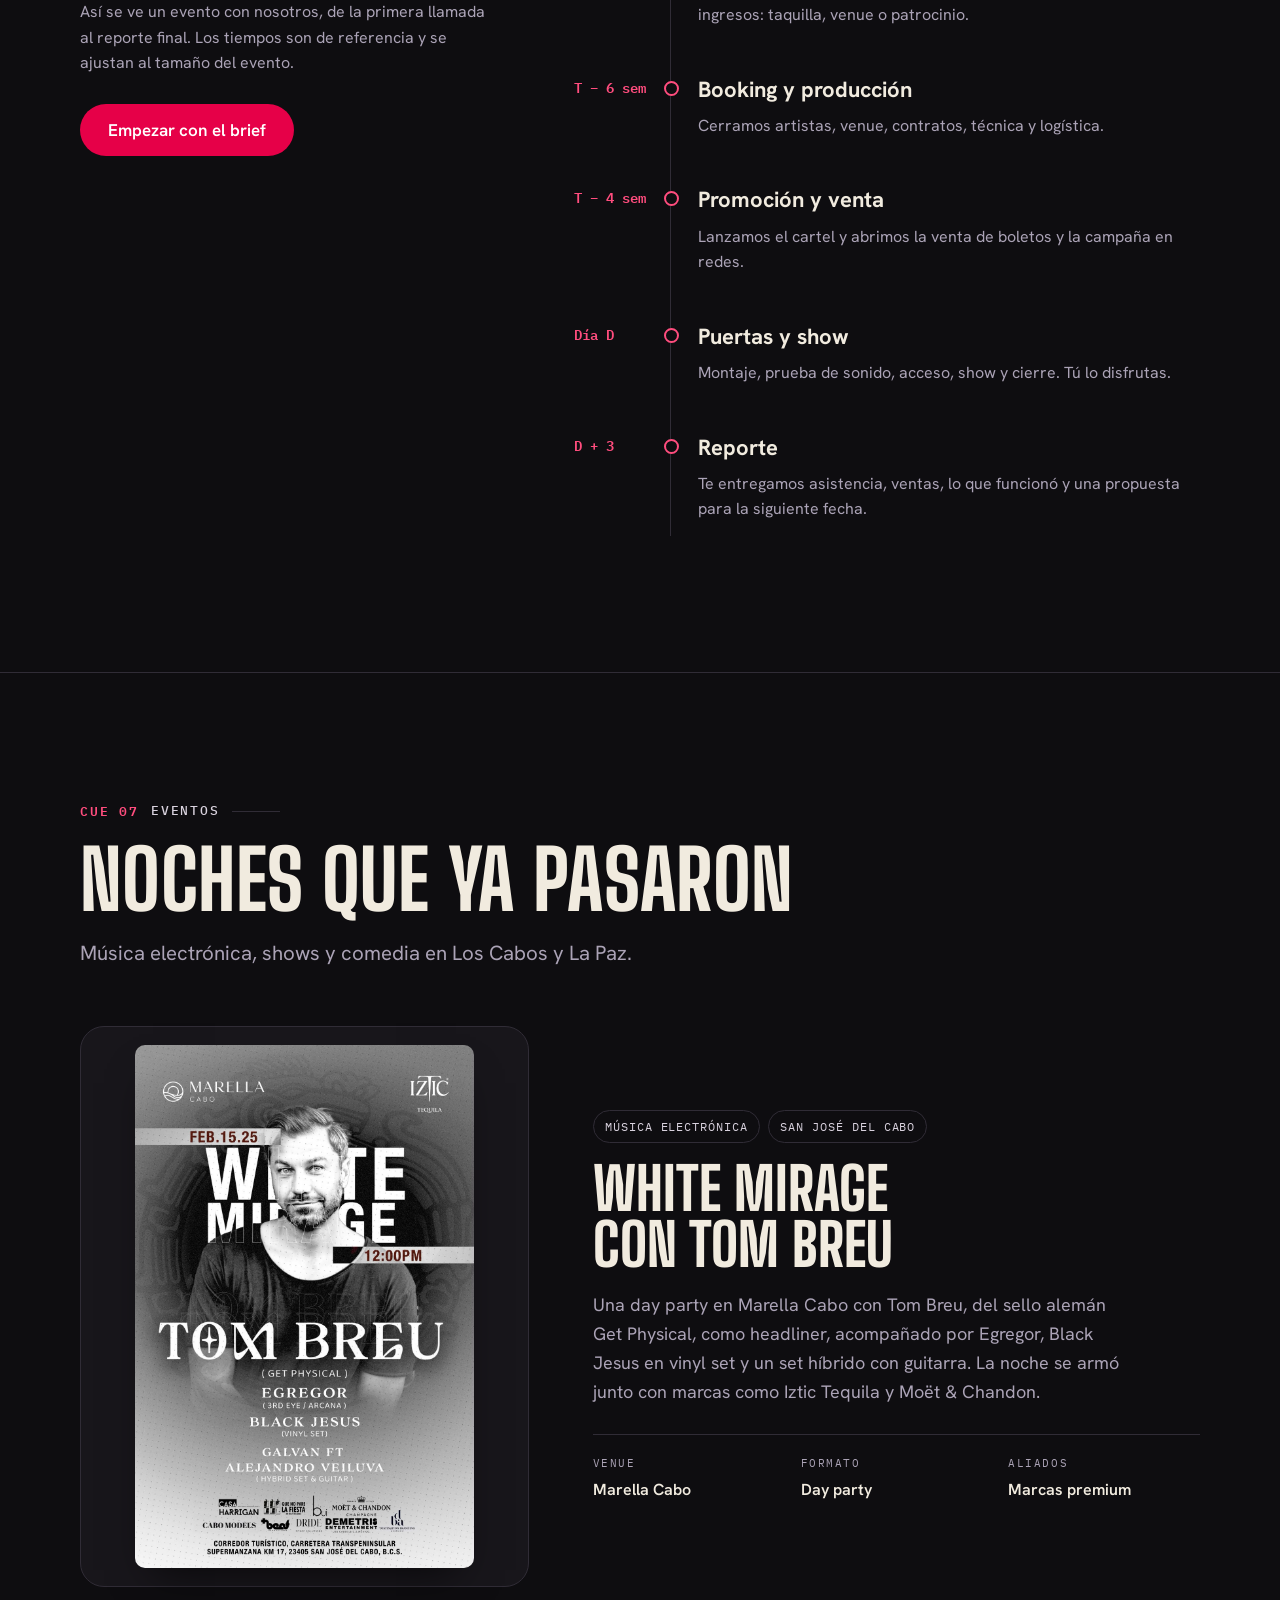
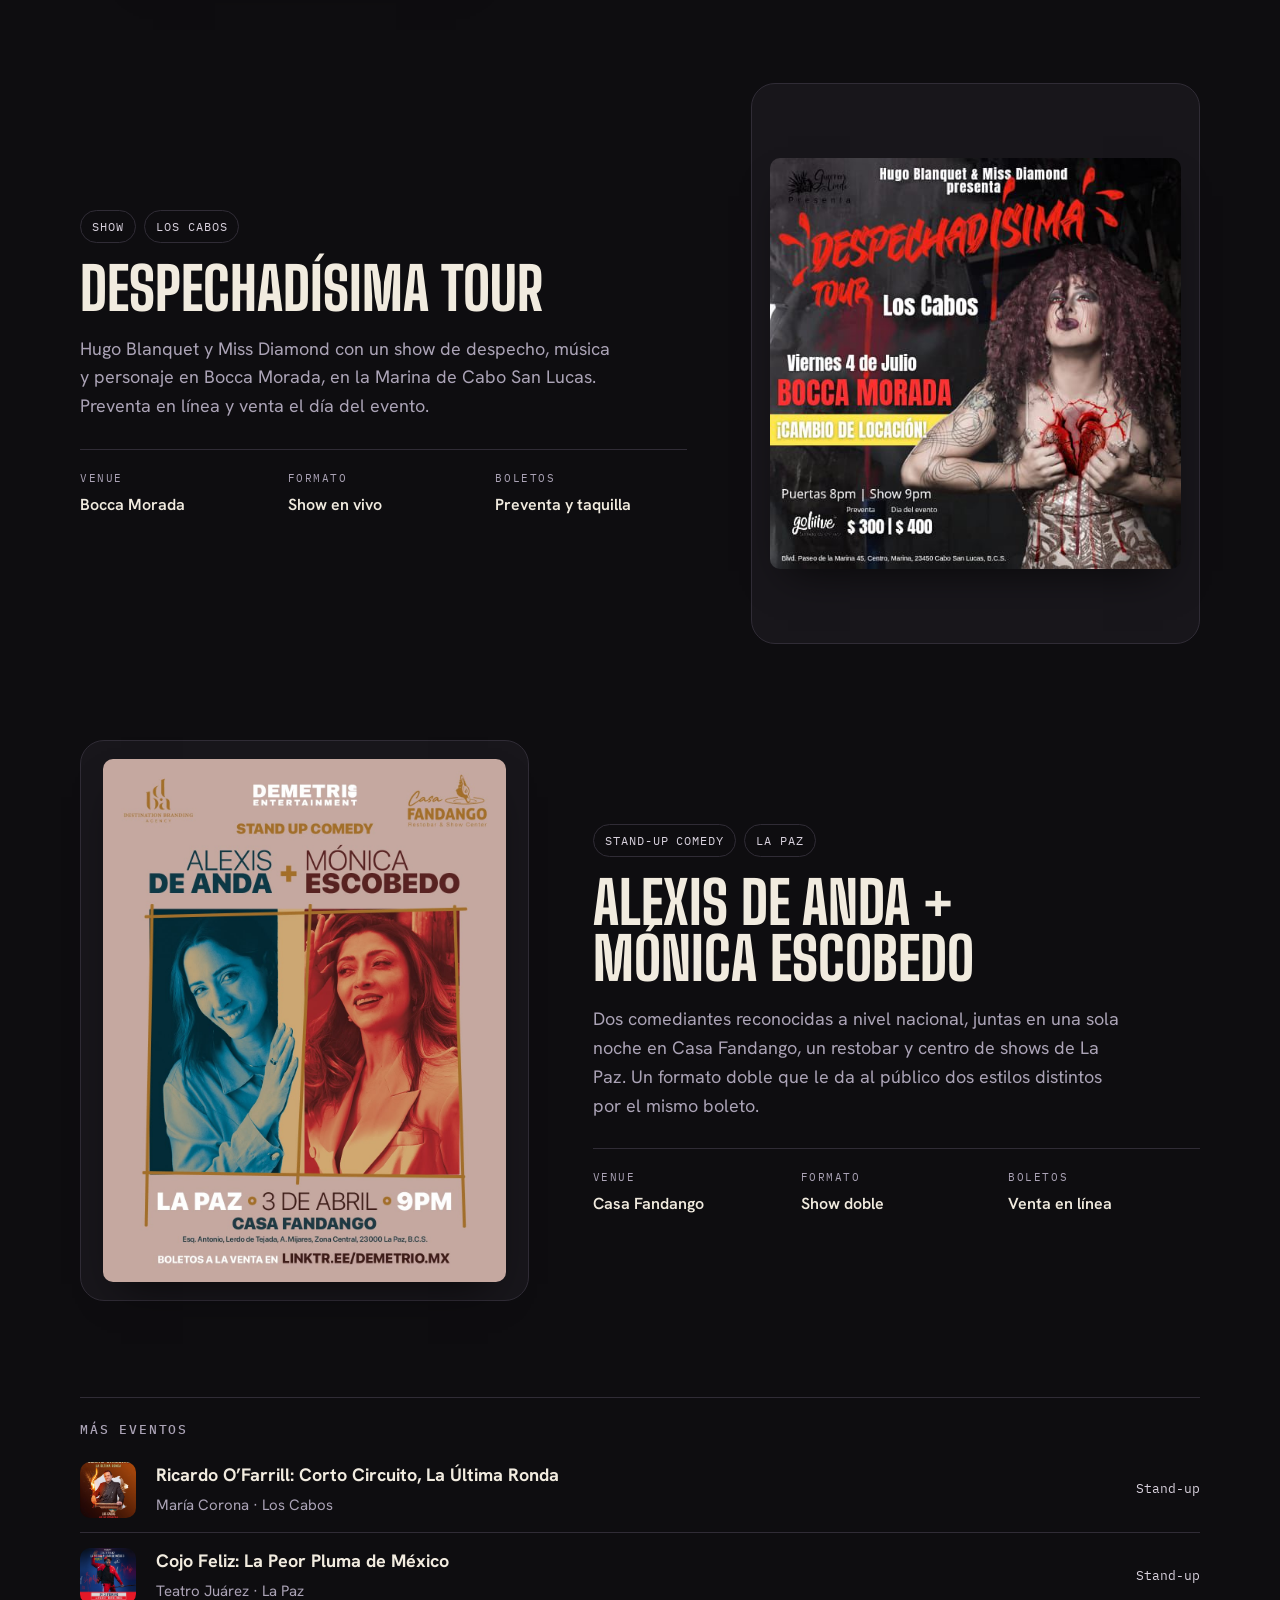
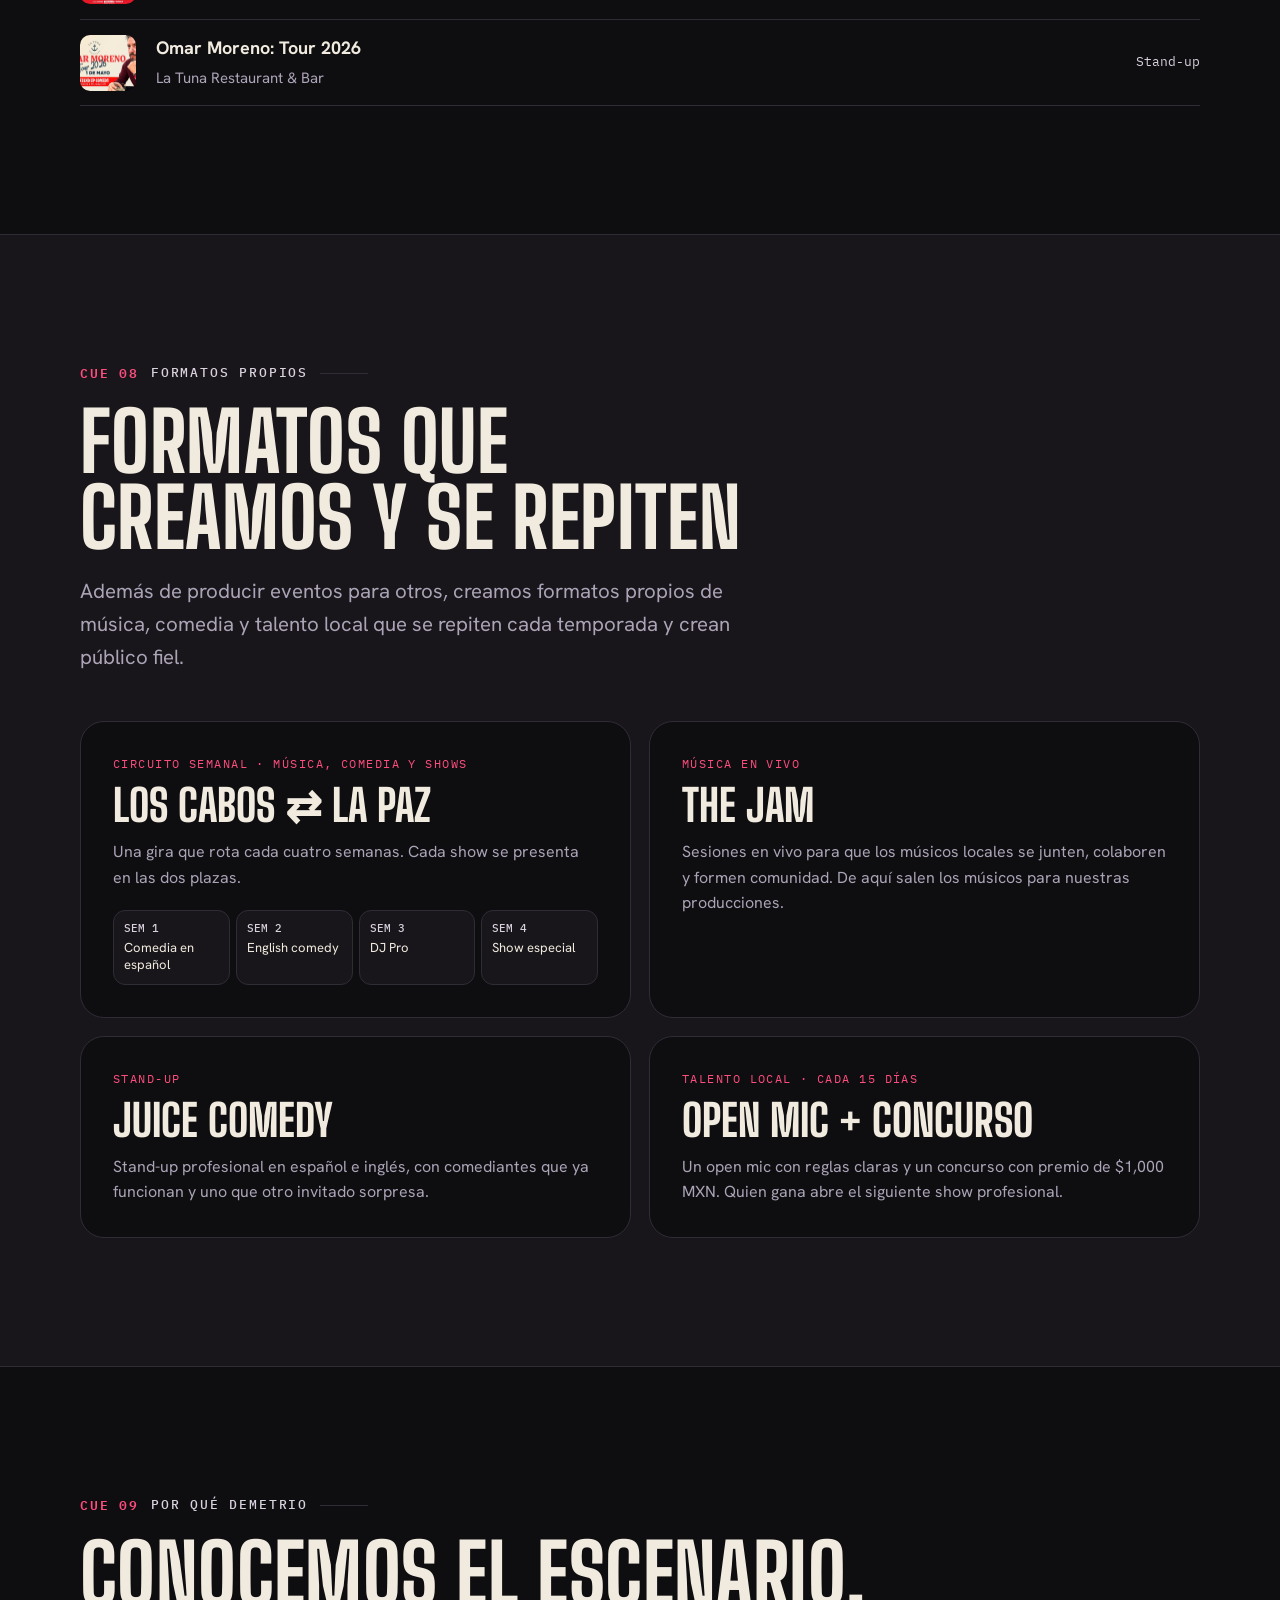
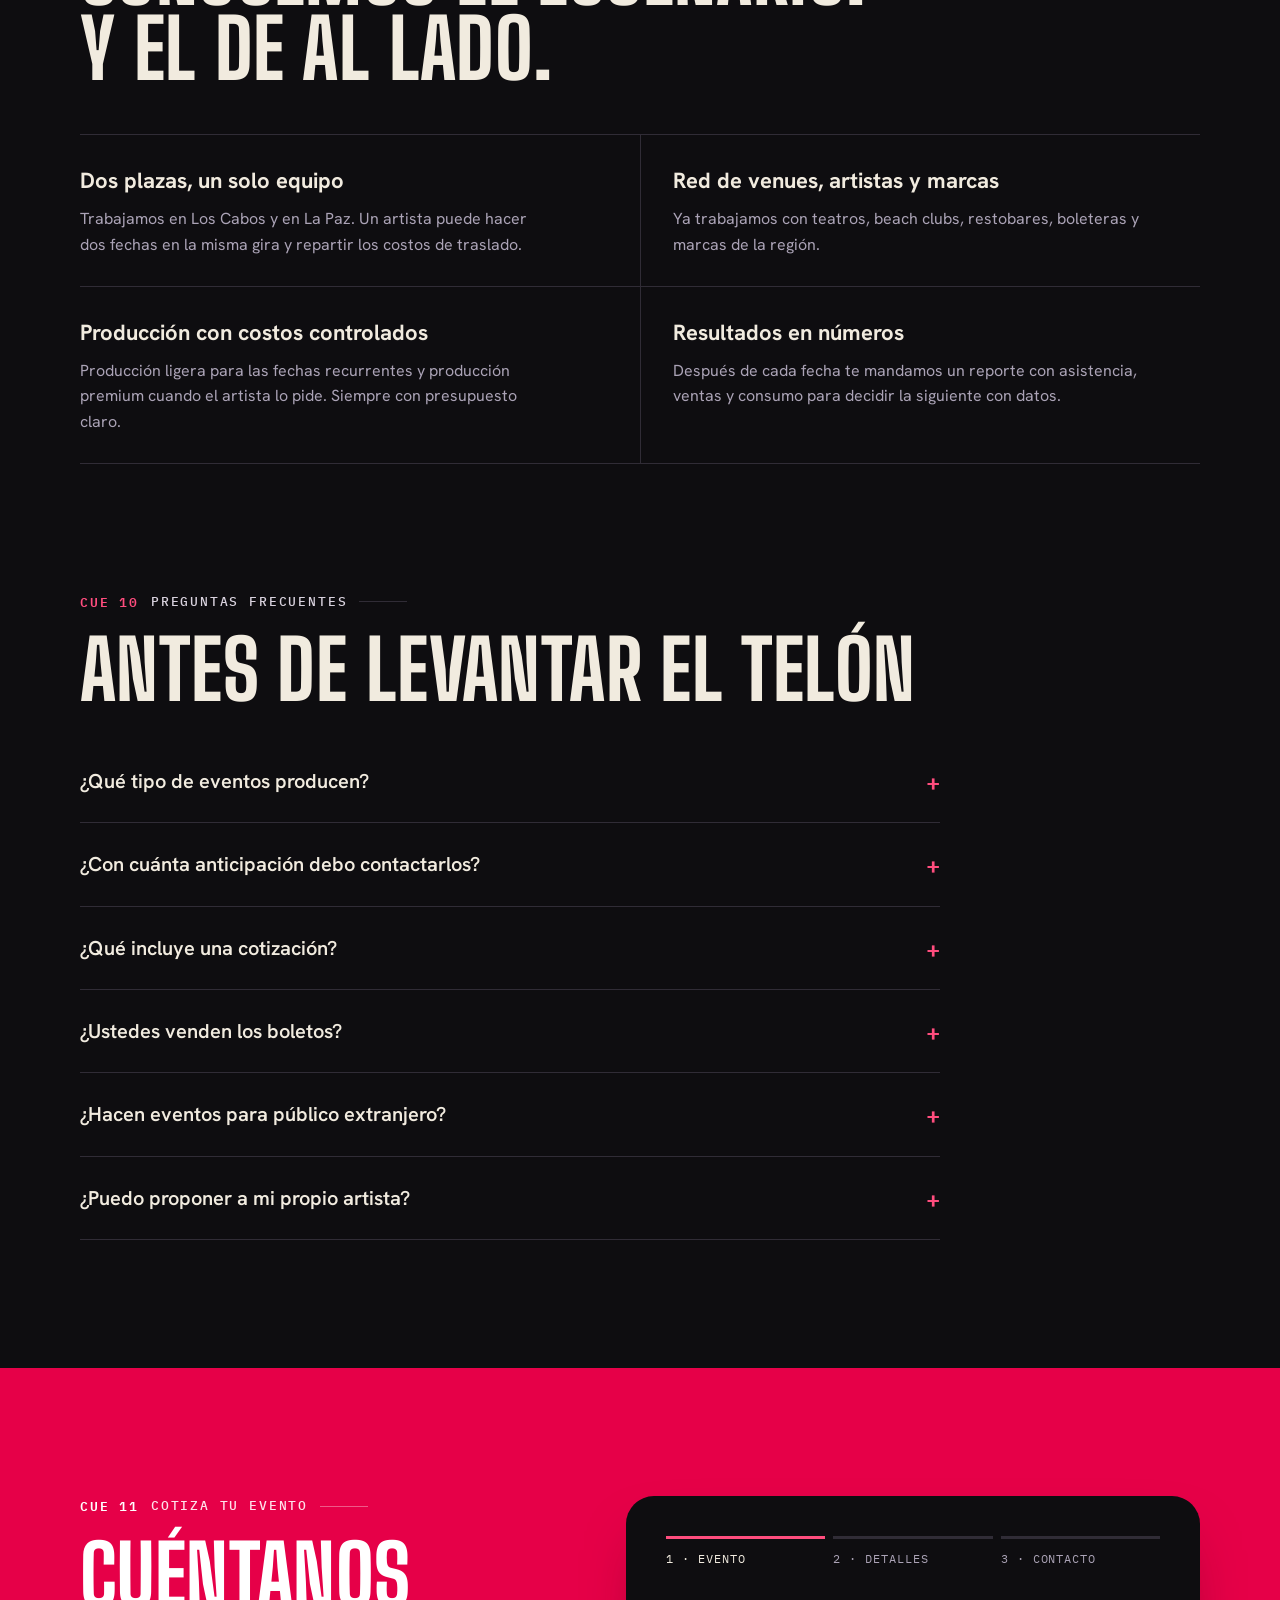
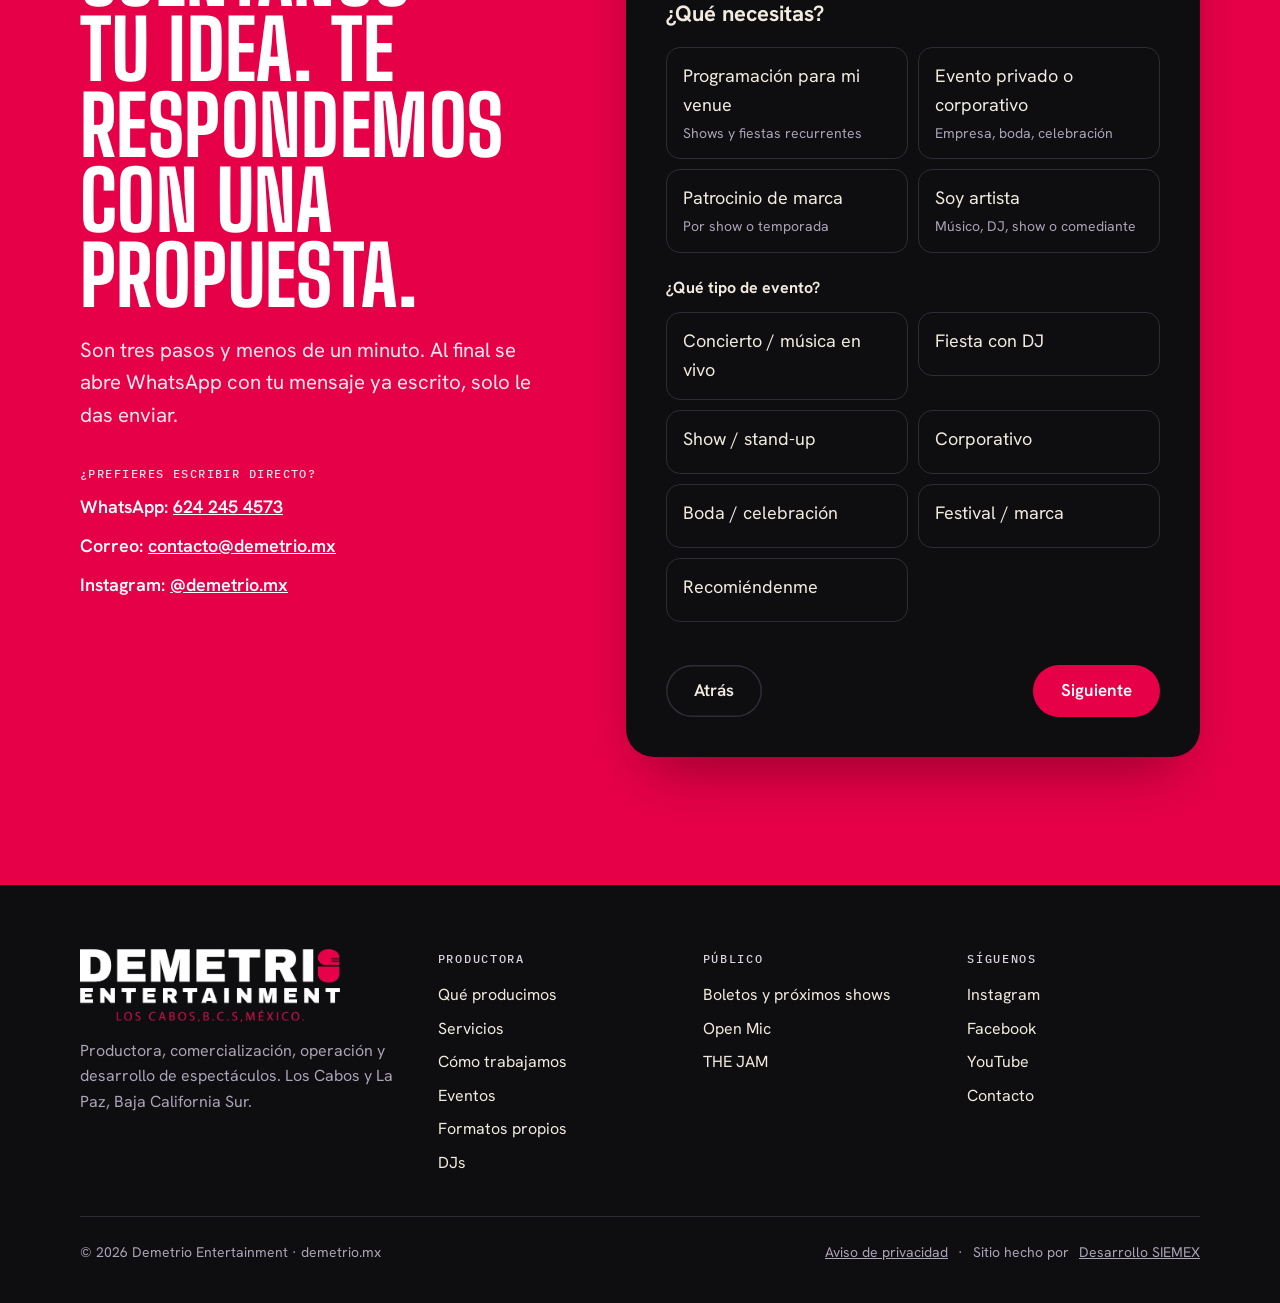
==== commit 852efb7e: "Evitar que el menú se parta en dos líneas en pantallas medianas Co-Authored-By: Claude Opus 5.5 <nor" ====
--- a/index.html
+++ b/index.html
@@ -24,7 +24,7 @@
 <link rel="preconnect" href="https://fonts.googleapis.com">
 <link rel="preconnect" href="https://fonts.gstatic.com" crossorigin>
 <link href="https://fonts.googleapis.com/css2?family=Big+Shoulders+Display:wght@700;800;900&family=Hanken+Grotesk:wght@400;500;600;700&family=IBM+Plex+Mono:wght@400;500;600&display=swap" rel="stylesheet">
-<link rel="stylesheet" href="/assets/css/site.css?v=3">
+<link rel="stylesheet" href="/assets/css/site.css?v=4">
 </head>
 <body>
 
--- a/assets/css/site.css
+++ b/assets/css/site.css
@@ -47,12 +47,12 @@
 .logo:hover{color:var(--hueso)}
 .logo img{height:38px;width:auto}
 .foot .logo img{height:auto;width:min(260px,100%)}
-.links{display:flex;align-items:center;gap:28px;font-size:16px;font-weight:500}
+.links{display:flex;align-items:center;gap:24px;font-size:16px;font-weight:500;white-space:nowrap}
 .links a:not(.btn){color:var(--hueso);text-decoration:none}
 .links a:not(.btn):hover{color:var(--reflector)}
 .links .btn{min-height:44px;padding:0 20px;font-size:15px}
 .menu-btn{display:none;background:none;border:1.5px solid var(--linea);color:var(--hueso);border-radius:12px;min-height:44px;padding:0 14px;font:600 15px var(--body);cursor:pointer}
-@media (max-width:900px){
+@media (max-width:1180px){
   .menu-btn{display:inline-flex;align-items:center}
   .links{display:none;position:absolute;left:0;right:0;top:72px;flex-direction:column;align-items:stretch;gap:0;background:var(--noche);border-bottom:1px solid var(--linea);padding:8px var(--gutter) 20px}
   .links.open{display:flex}
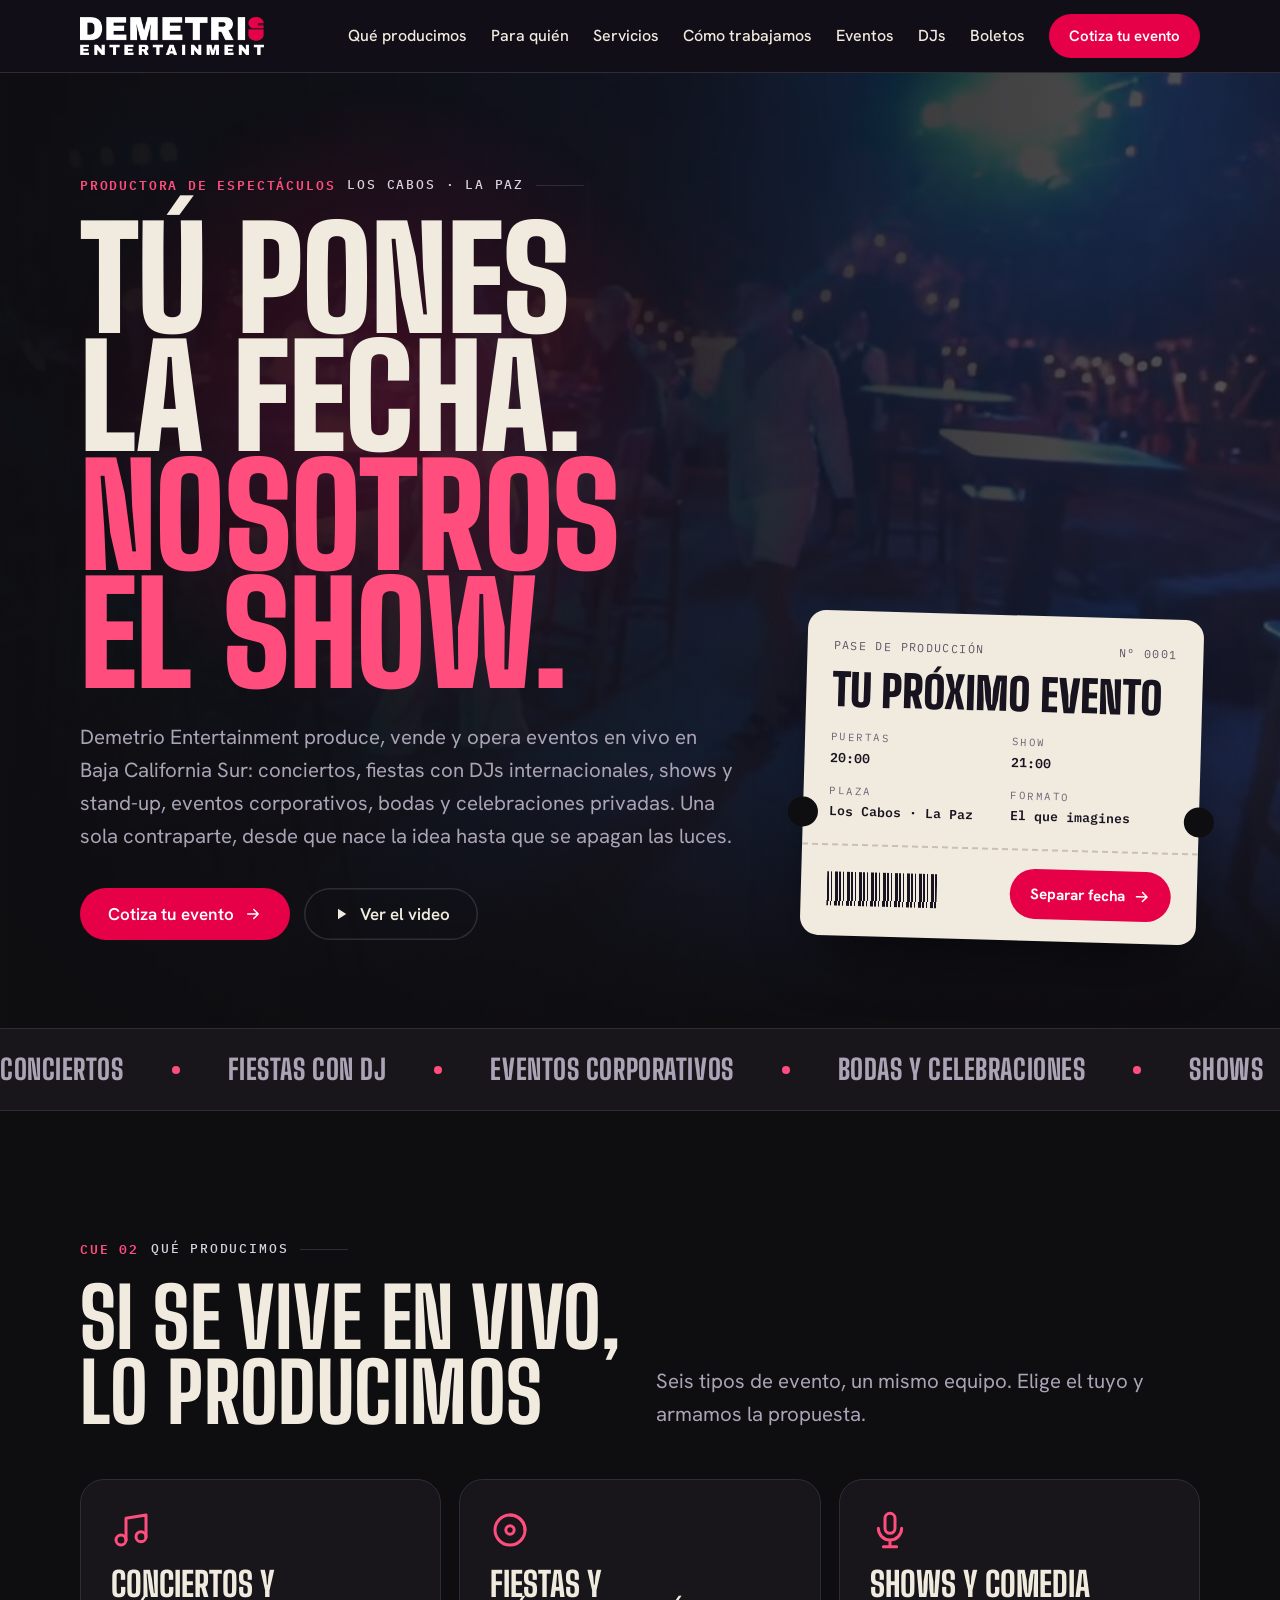
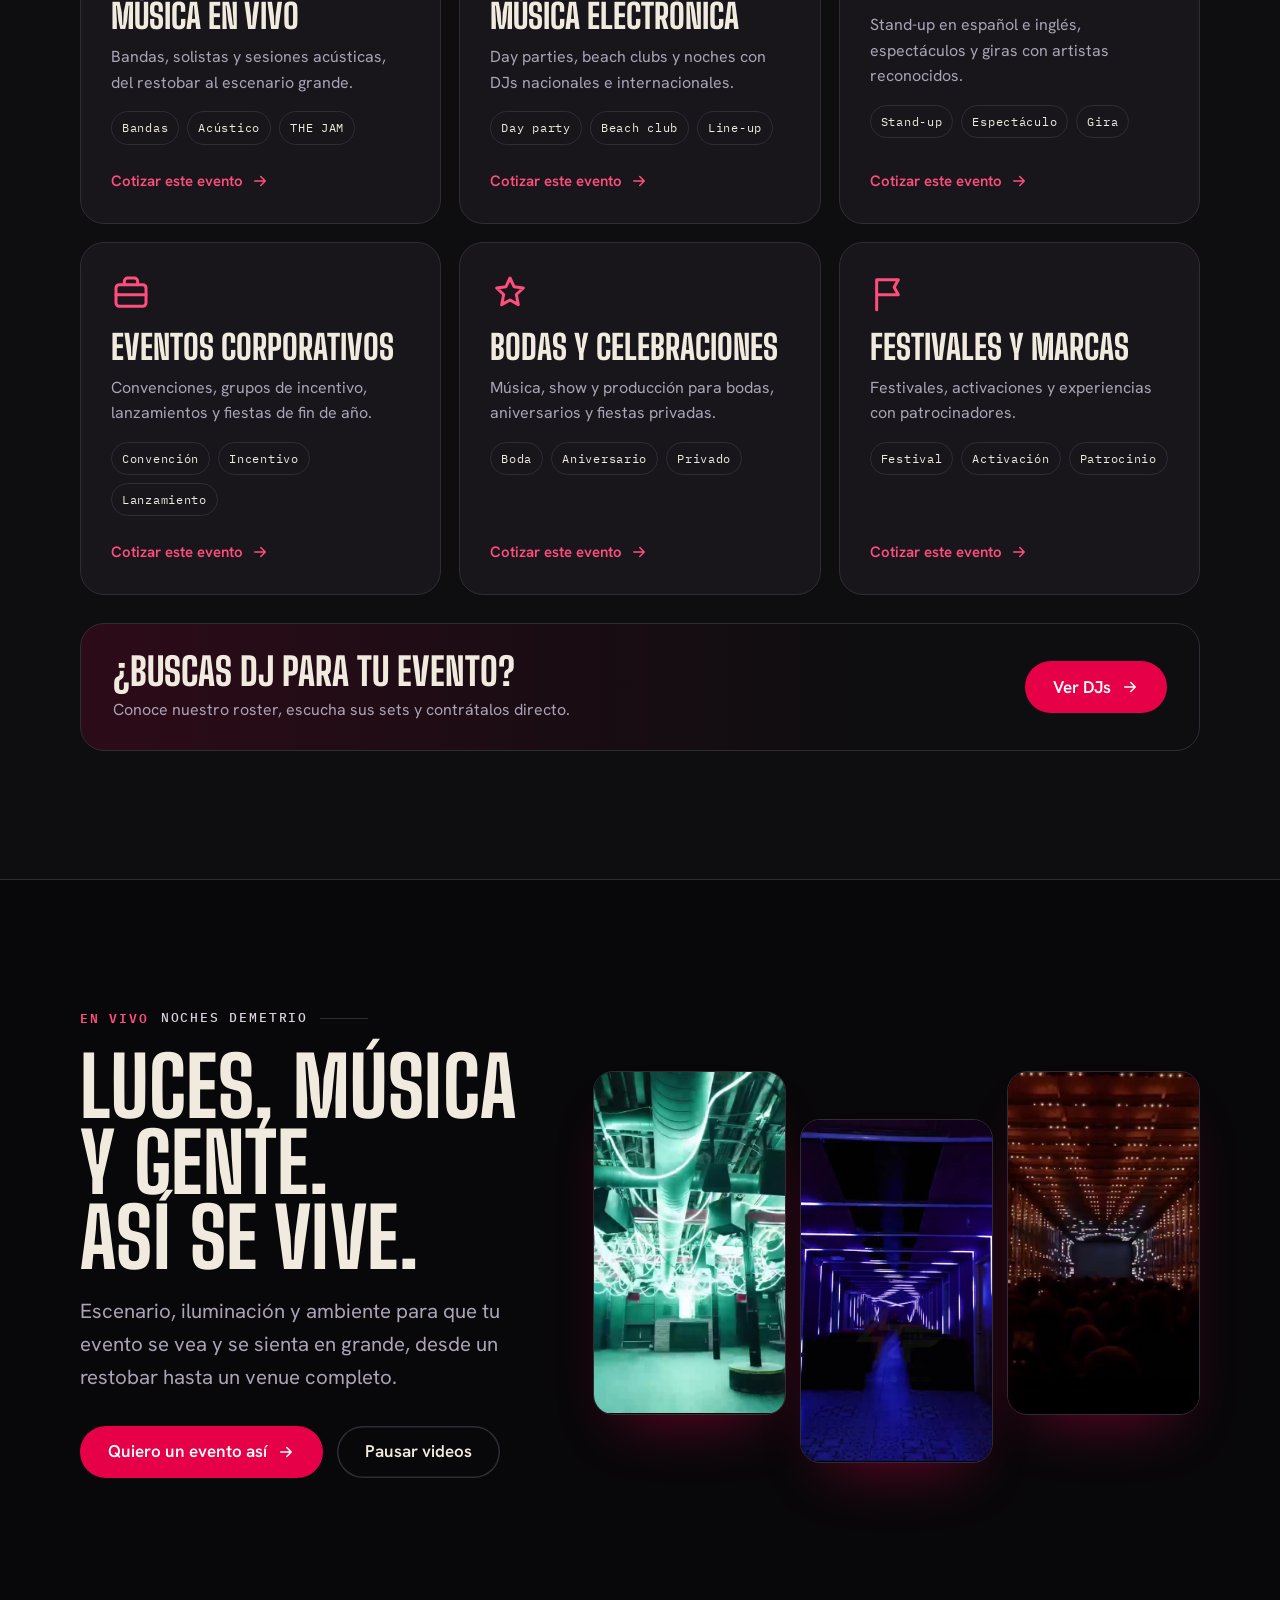
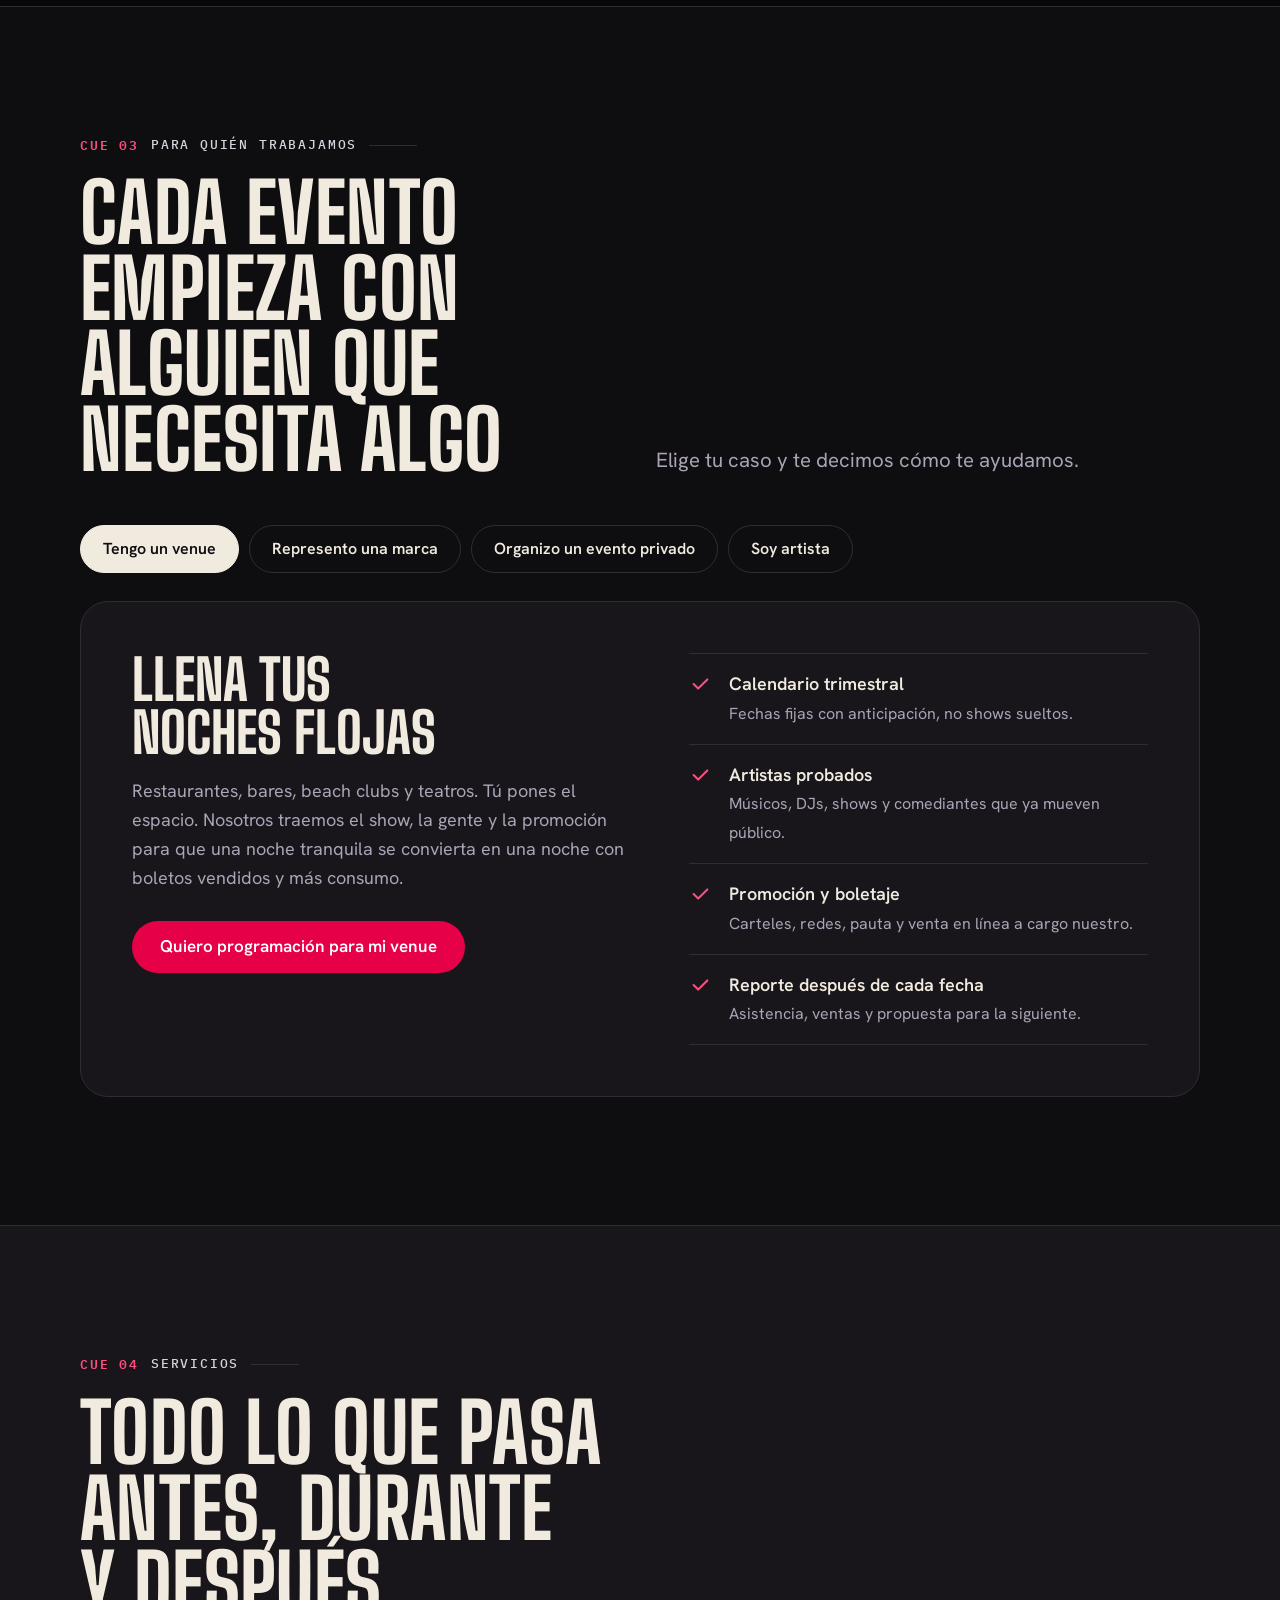
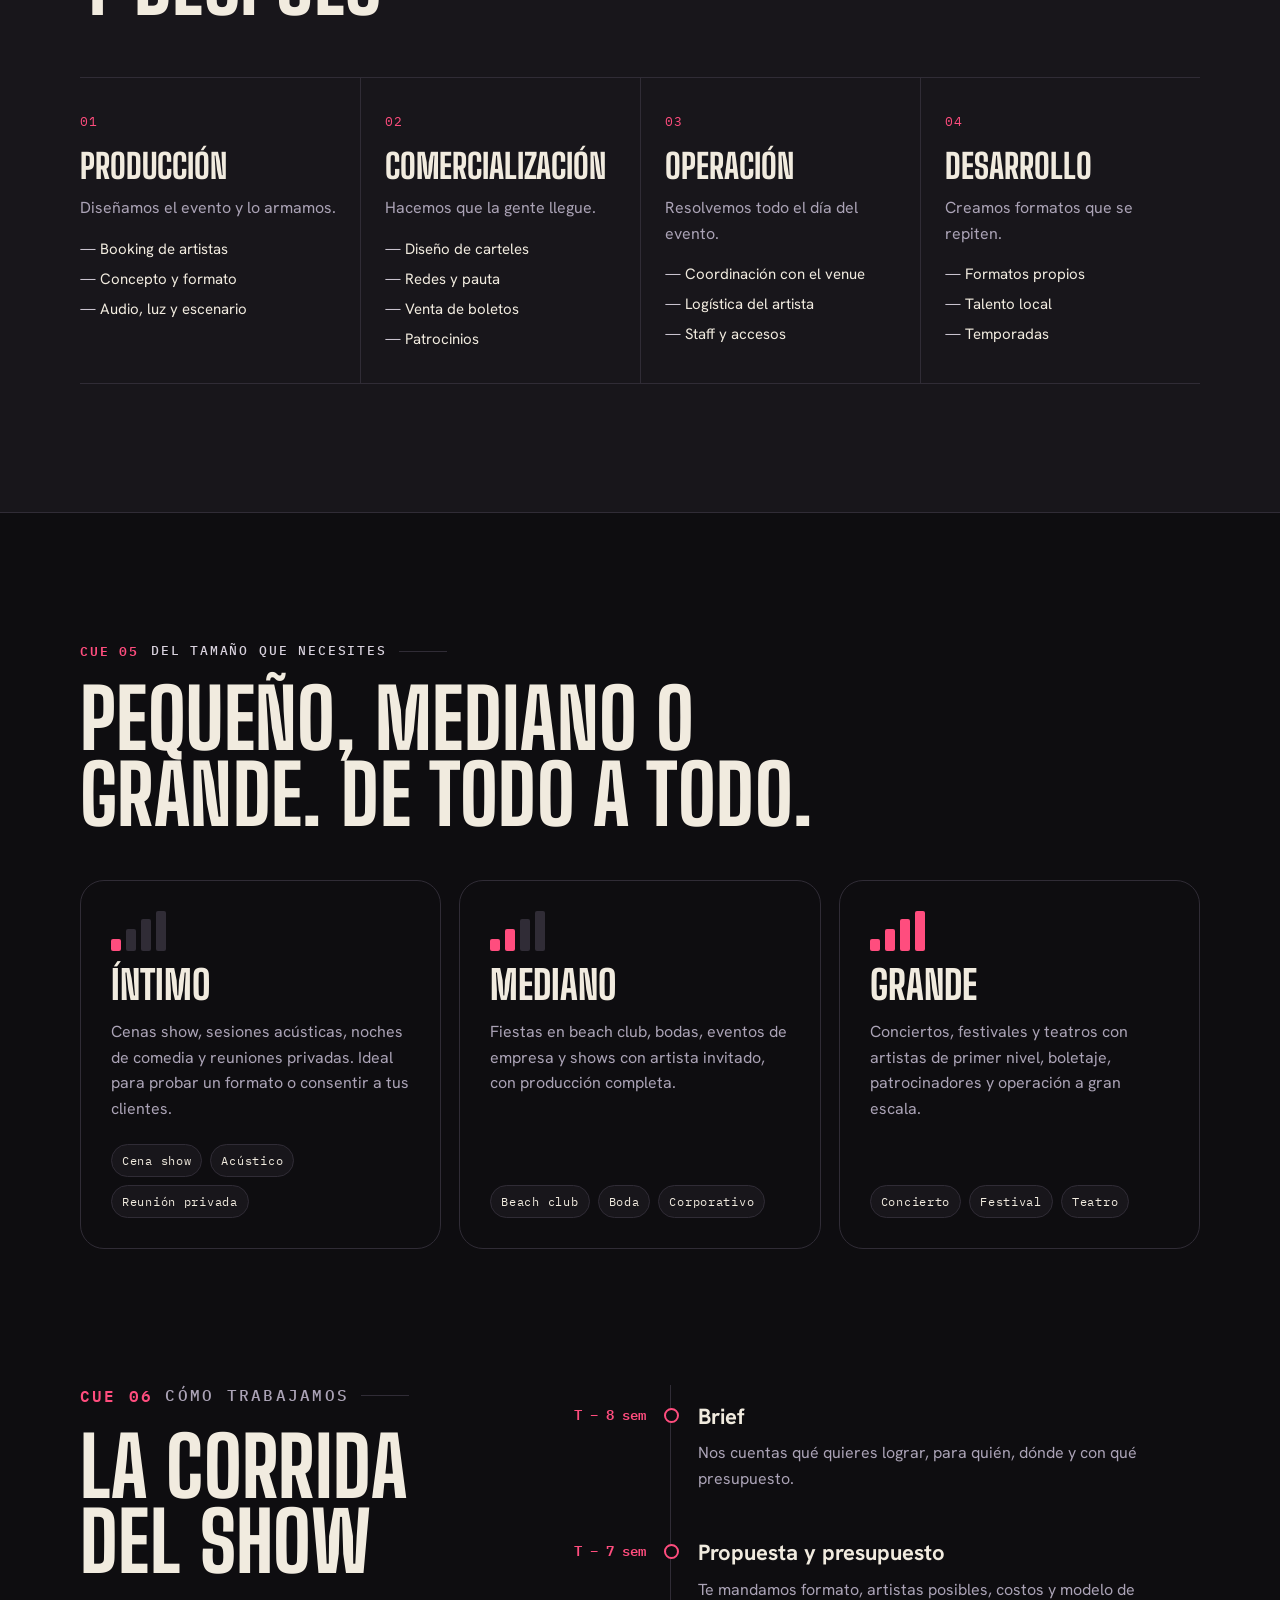
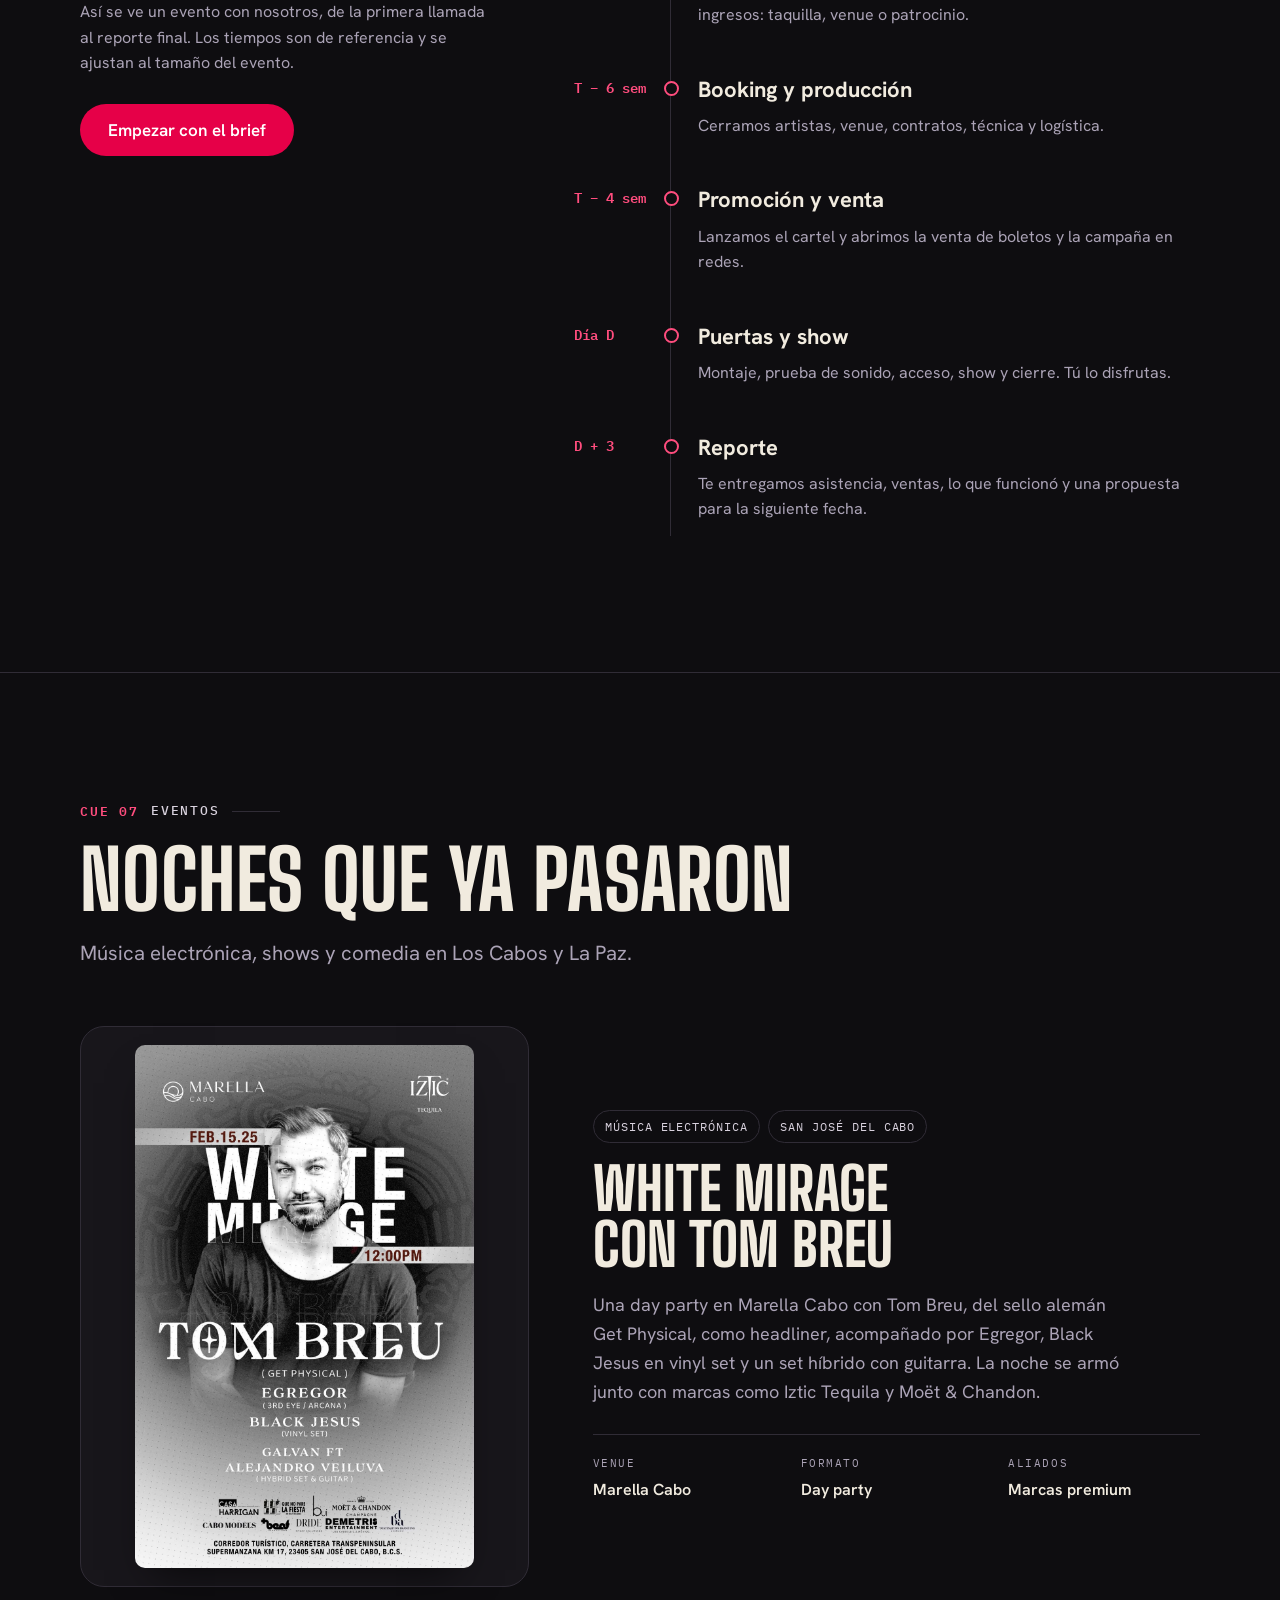
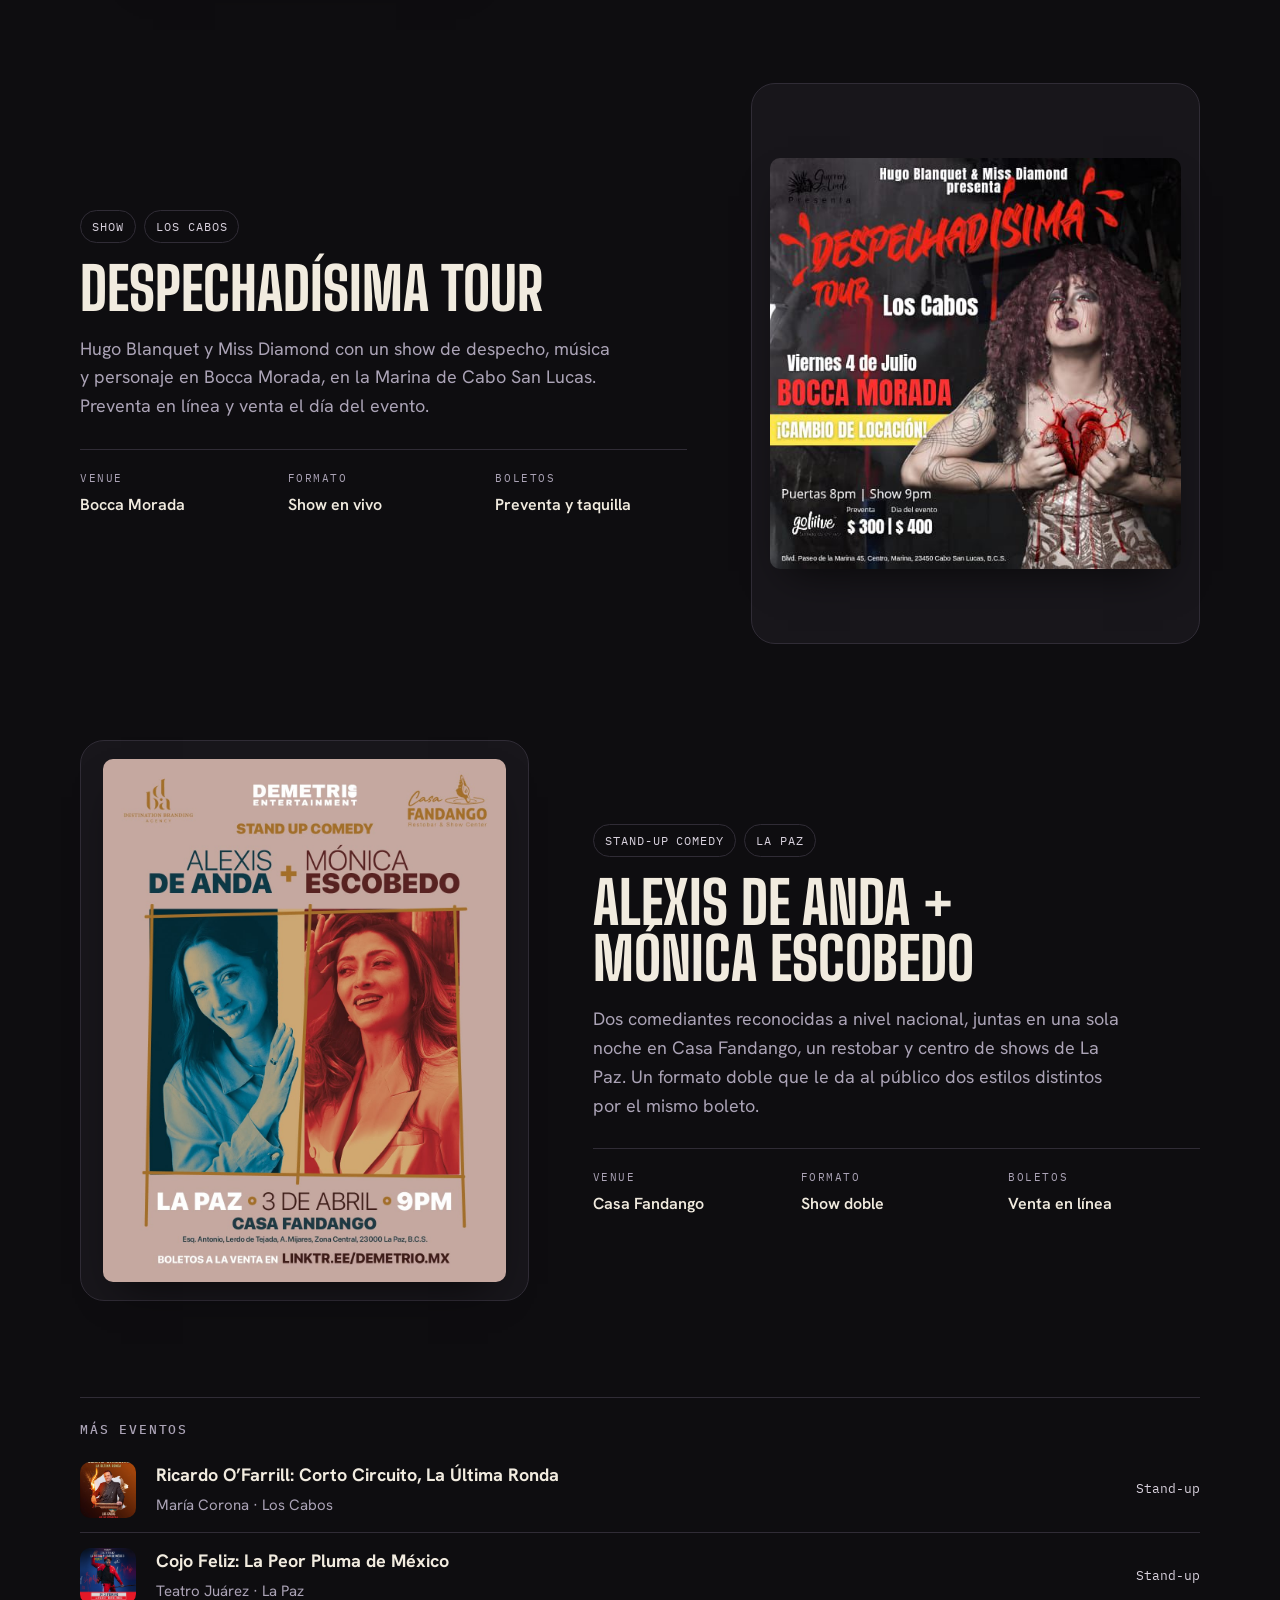
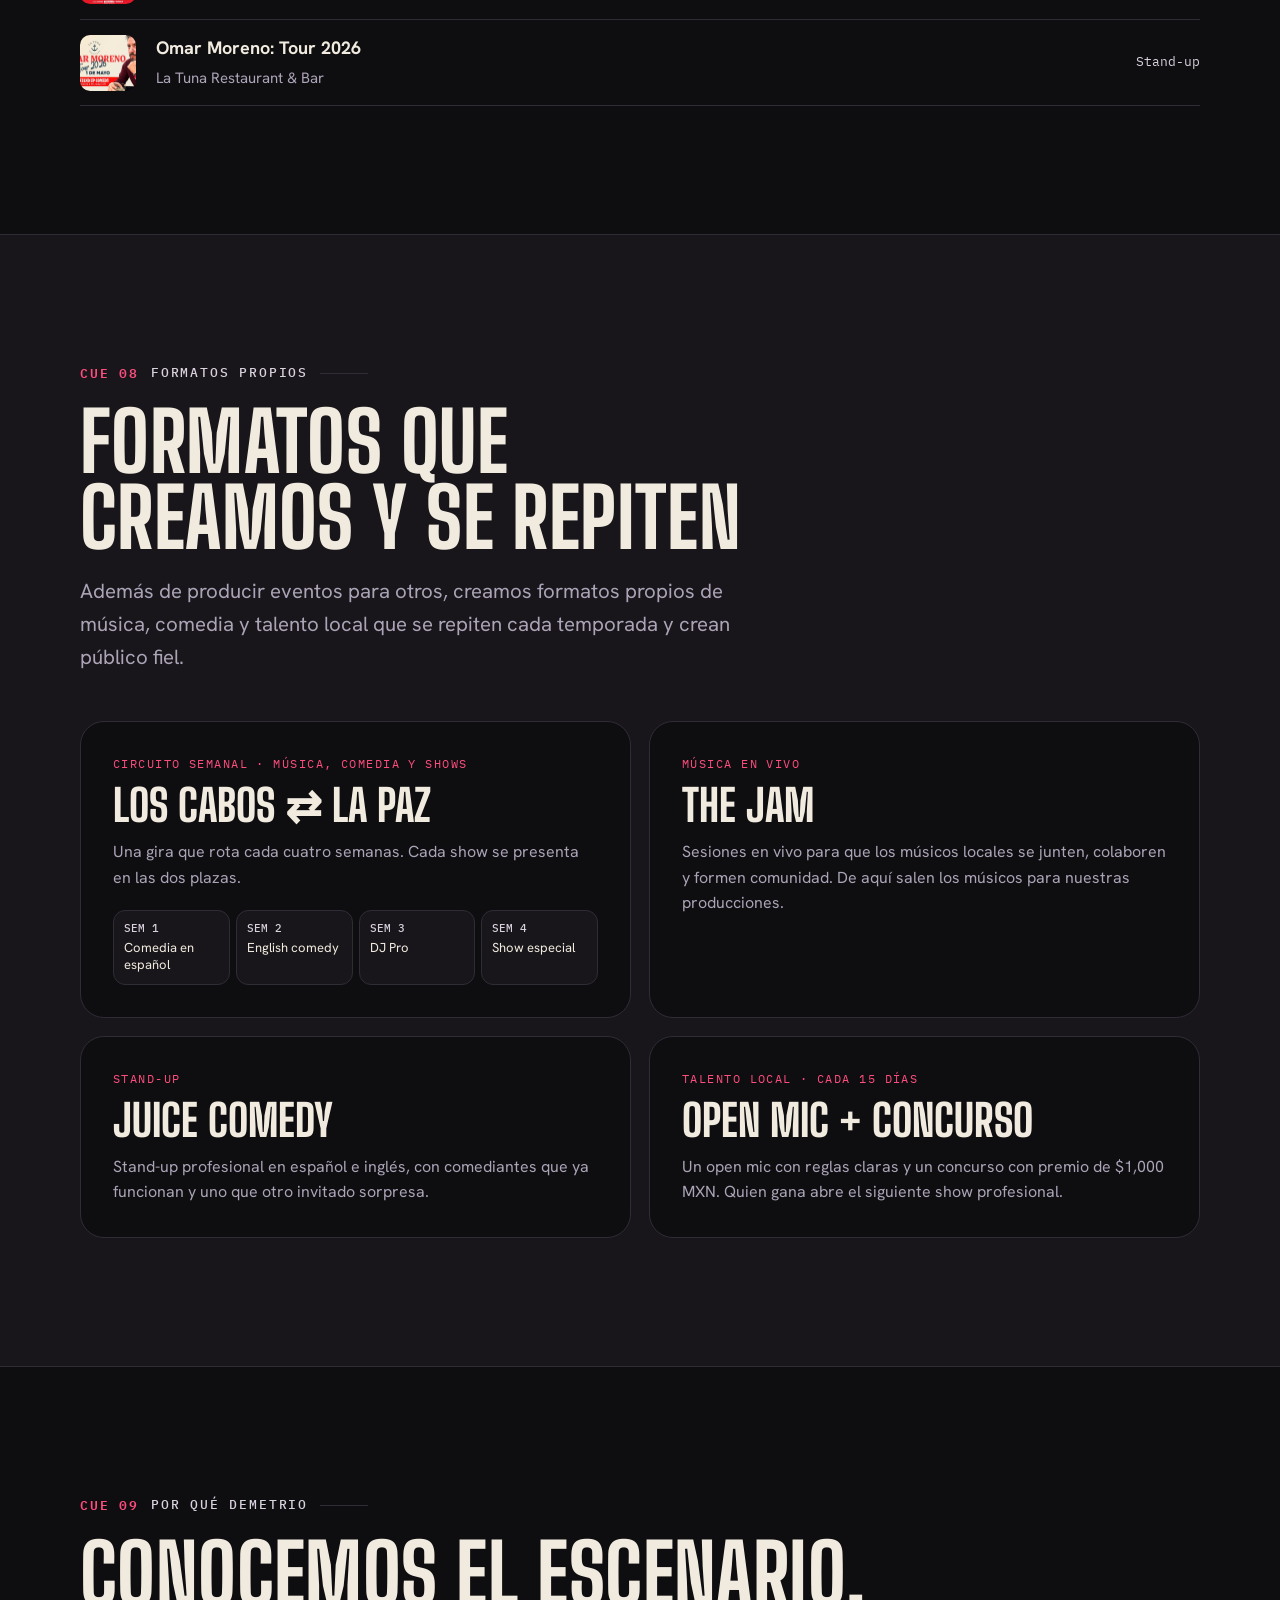
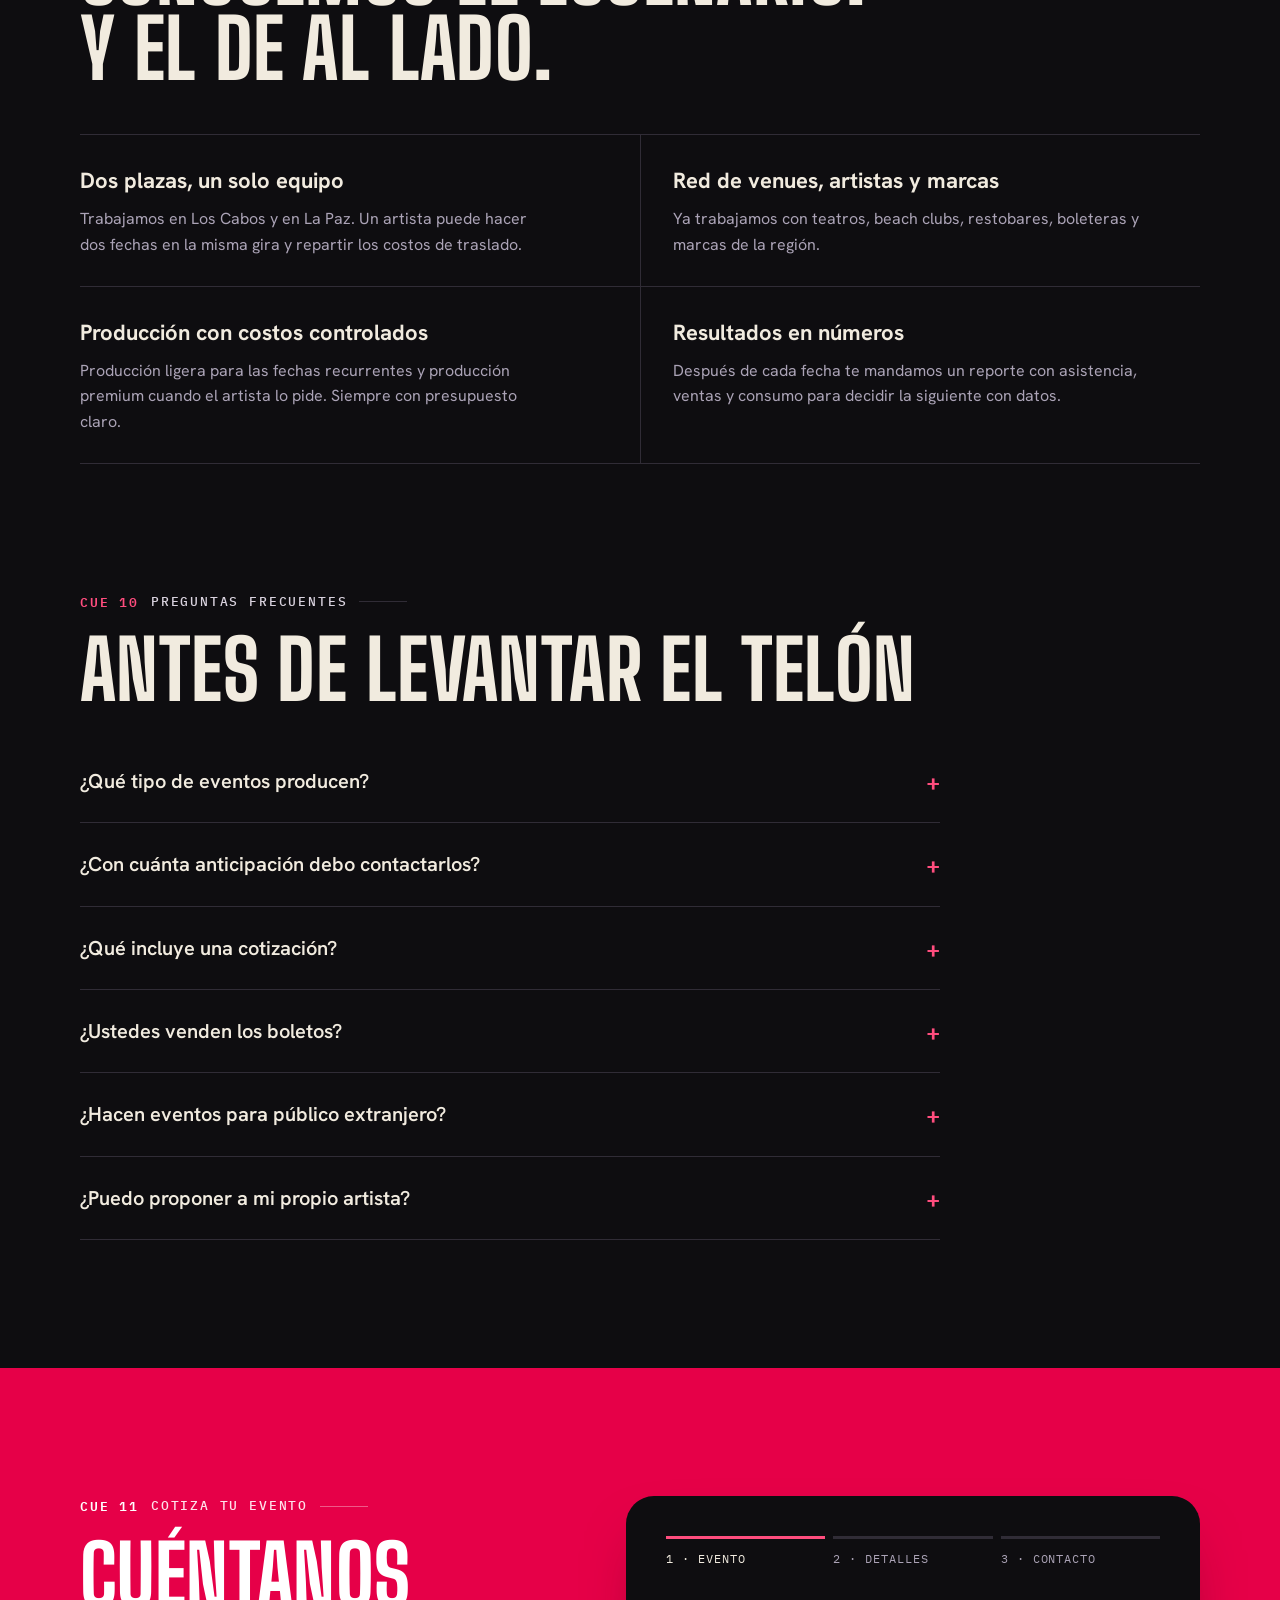
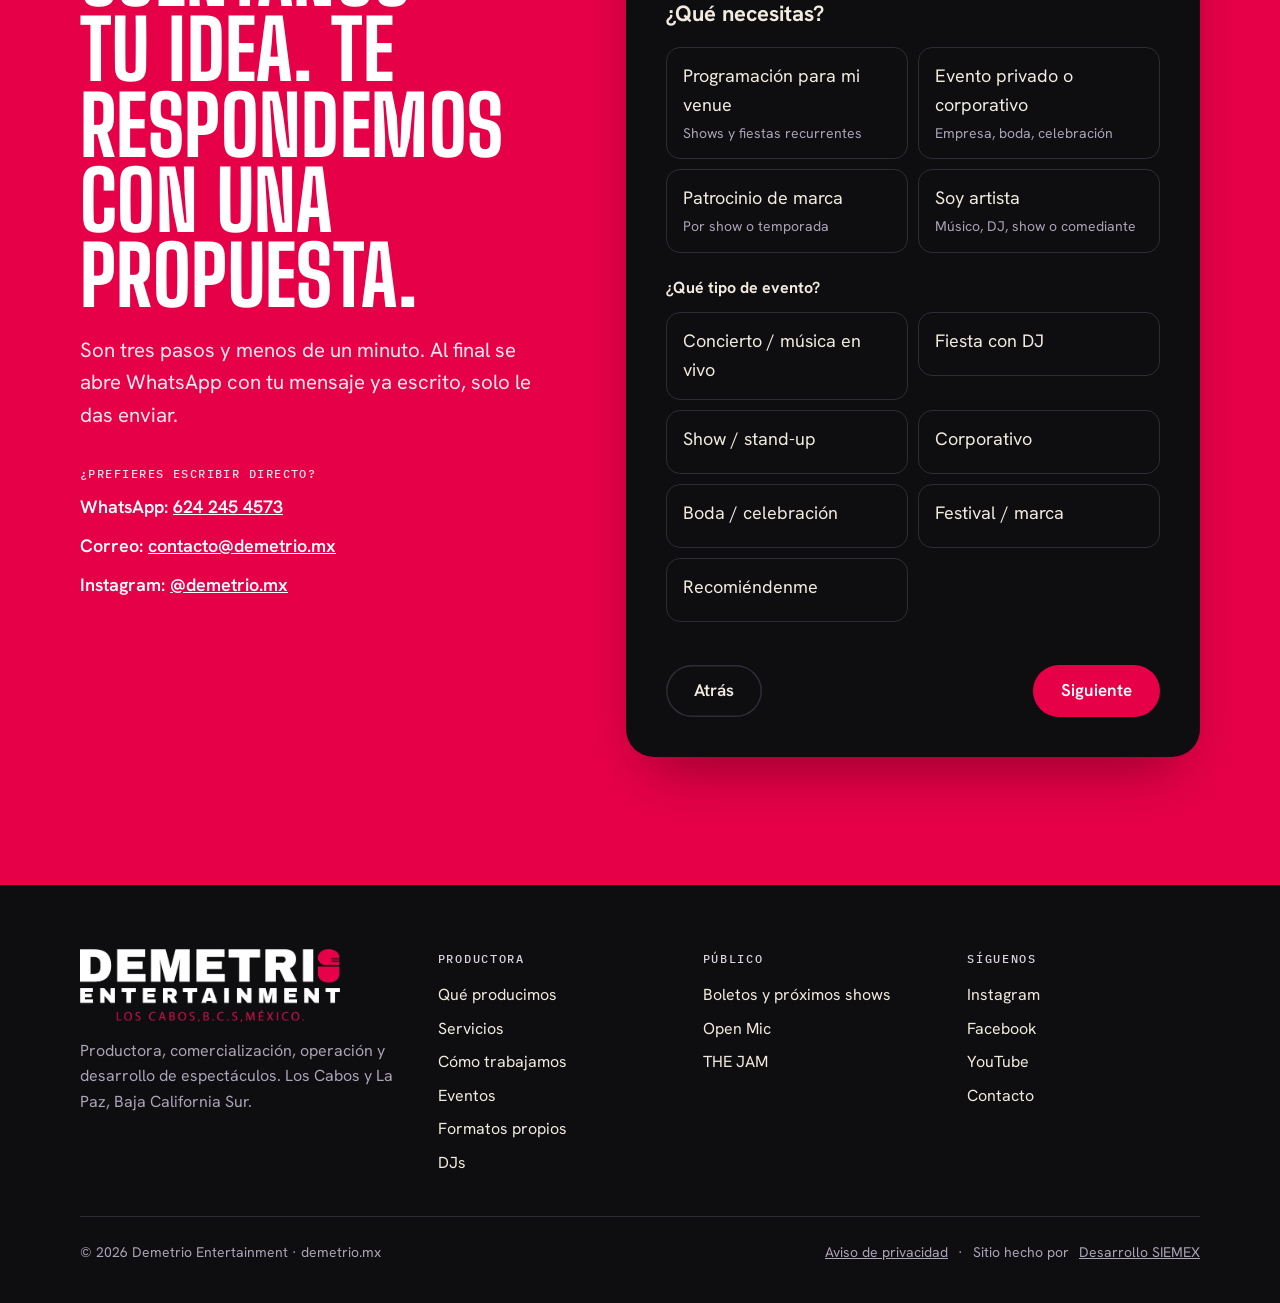
==== commit 82359276: "Agregar video de evento como fondo de la portada y botón "Ver el video" Co-Authored-By: Claude Opus " ====
--- a/index.html
+++ b/index.html
@@ -24,7 +24,7 @@
 <link rel="preconnect" href="https://fonts.googleapis.com">
 <link rel="preconnect" href="https://fonts.gstatic.com" crossorigin>
 <link href="https://fonts.googleapis.com/css2?family=Big+Shoulders+Display:wght@700;800;900&family=Hanken+Grotesk:wght@400;500;600;700&family=IBM+Plex+Mono:wght@400;500;600&display=swap" rel="stylesheet">
-<link rel="stylesheet" href="/assets/css/site.css?v=4">
+<link rel="stylesheet" href="/assets/css/site.css?v=5">
 </head>
 <body>
 
@@ -48,6 +48,9 @@
 <main>
 <!-- CUE 01 · APERTURA -->
 <section class="hero" id="inicio">
+  <div class="hero-media" aria-hidden="true">
+    <video id="heroVid" muted loop playsinline preload="metadata" poster="assets/video/hero-loop.jpg"><source src="assets/video/hero-loop.mp4" type="video/mp4"></video>
+  </div>
   <div class="wrap hero-grid">
     <div>
       <p class="cue"><b>Productora de espectáculos</b> Los Cabos · La Paz</p>
@@ -56,7 +59,7 @@
       <div class="hero-ctas">
         <a class="btn btn-primary" href="#cotiza">Cotiza tu evento
           <svg class="arrow" viewBox="0 0 24 24" fill="none" stroke="currentColor" stroke-width="2" stroke-linecap="round" stroke-linejoin="round" aria-hidden="true"><path d="M5 12h14M13 6l6 6-6 6"/></svg></a>
-        <a class="btn btn-ghost" href="#para-quien">¿Qué podemos hacer por ti?</a>
+        <button type="button" class="btn btn-ghost" id="openVideo"><svg class="arrow" viewBox="0 0 24 24" fill="currentColor" aria-hidden="true"><path d="M8 5v14l11-7z"/></svg> Ver el video</button>
       </div>
     </div>
     <aside class="ticket" aria-label="Pase de producción">
@@ -497,6 +500,13 @@
 </section>
 </main>
 
+<dialog class="vid-dialog" id="vidDialog" aria-label="Video de un evento de Demetrio Entertainment">
+  <button type="button" class="vid-close" id="closeVideo" aria-label="Cerrar video">
+    <svg viewBox="0 0 24 24" fill="none" stroke="currentColor" stroke-width="2.2" stroke-linecap="round" aria-hidden="true"><path d="M6 6l12 12M18 6L6 18"/></svg>
+  </button>
+  <video id="fullVid" controls playsinline preload="none" poster="assets/video/demetrio-dic.jpg"><source src="assets/video/demetrio-dic.mp4" type="video/mp4"></video>
+</dialog>
+
 <footer>
   <div class="wrap">
     <div class="foot">
@@ -561,6 +571,25 @@
   document.querySelectorAll('[data-ev]').forEach(function(a){
     a.addEventListener('click', function(){ var el = document.getElementById(a.dataset.ev); if(el) el.checked = true; });
   });
+
+  // Video de fondo de la portada y video completo en ventana
+  (function(){
+    var hv = document.getElementById('heroVid'), hero = document.querySelector('.hero');
+    var reduce = window.matchMedia('(prefers-reduced-motion: reduce)').matches;
+    function playHero(){ if(reduce) return; var p = hv.play(); if(p && p.catch) p.catch(function(){}); }
+    if('IntersectionObserver' in window){
+      new IntersectionObserver(function(es){ es[0].isIntersecting ? playHero() : hv.pause(); }, {threshold: 0.1}).observe(hero);
+    } else { playHero(); }
+    var dlg = document.getElementById('vidDialog'), fv = document.getElementById('fullVid');
+    document.getElementById('openVideo').addEventListener('click', function(){
+      if(dlg.showModal){ dlg.showModal(); } else { dlg.setAttribute('open',''); }
+      hv.pause(); var p = fv.play(); if(p && p.catch) p.catch(function(){});
+    });
+    function closeDlg(){ fv.pause(); if(dlg.close){ dlg.close(); } else { dlg.removeAttribute('open'); } playHero(); }
+    document.getElementById('closeVideo').addEventListener('click', closeDlg);
+    dlg.addEventListener('click', function(e){ if(e.target === dlg) closeDlg(); });
+    dlg.addEventListener('cancel', function(){ fv.pause(); playHero(); });
+  })();
 
   // Videos "En vivo": se cargan y reproducen solo cuando la sección está a la vista
   (function(){
--- a/assets/css/site.css
+++ b/assets/css/site.css
@@ -366,3 +366,17 @@
   .reel{flex:0 0 62%;scroll-snap-align:center}
   .reel:nth-child(2){transform:none}
 }
+
+/* ===== Video de portada ===== */
+.hero-media{position:absolute;inset:0;z-index:0;overflow:hidden}
+.hero-media video{width:100%;height:100%;object-fit:cover;opacity:.55}
+.hero-media::after{content:"";position:absolute;inset:0;background:linear-gradient(90deg,rgba(14,13,16,.96) 0%,rgba(14,13,16,.82) 42%,rgba(14,13,16,.45) 100%),linear-gradient(0deg,rgba(14,13,16,1) 0%,rgba(14,13,16,0) 28%)}
+.hero::before{z-index:1}
+.hero-grid{z-index:2}
+@media (max-width:960px){.hero-media::after{background:linear-gradient(0deg,rgba(14,13,16,1) 0%,rgba(14,13,16,.86) 45%,rgba(14,13,16,.6) 100%)}}
+.vid-dialog{padding:0;border:0;background:transparent;width:min(1100px,94vw);max-width:none;overflow:visible}
+.vid-dialog::backdrop{background:rgba(5,4,7,.88)}
+.vid-dialog video{width:100%;display:block;border-radius:16px;background:#000;aspect-ratio:16/9}
+.vid-close{position:absolute;top:-56px;right:0;width:44px;height:44px;border-radius:50%;border:1.5px solid var(--linea);background:var(--escenario);color:var(--hueso);cursor:pointer;display:flex;align-items:center;justify-content:center}
+.vid-close svg{width:20px;height:20px}
+.vid-close:hover{border-color:var(--hueso)}
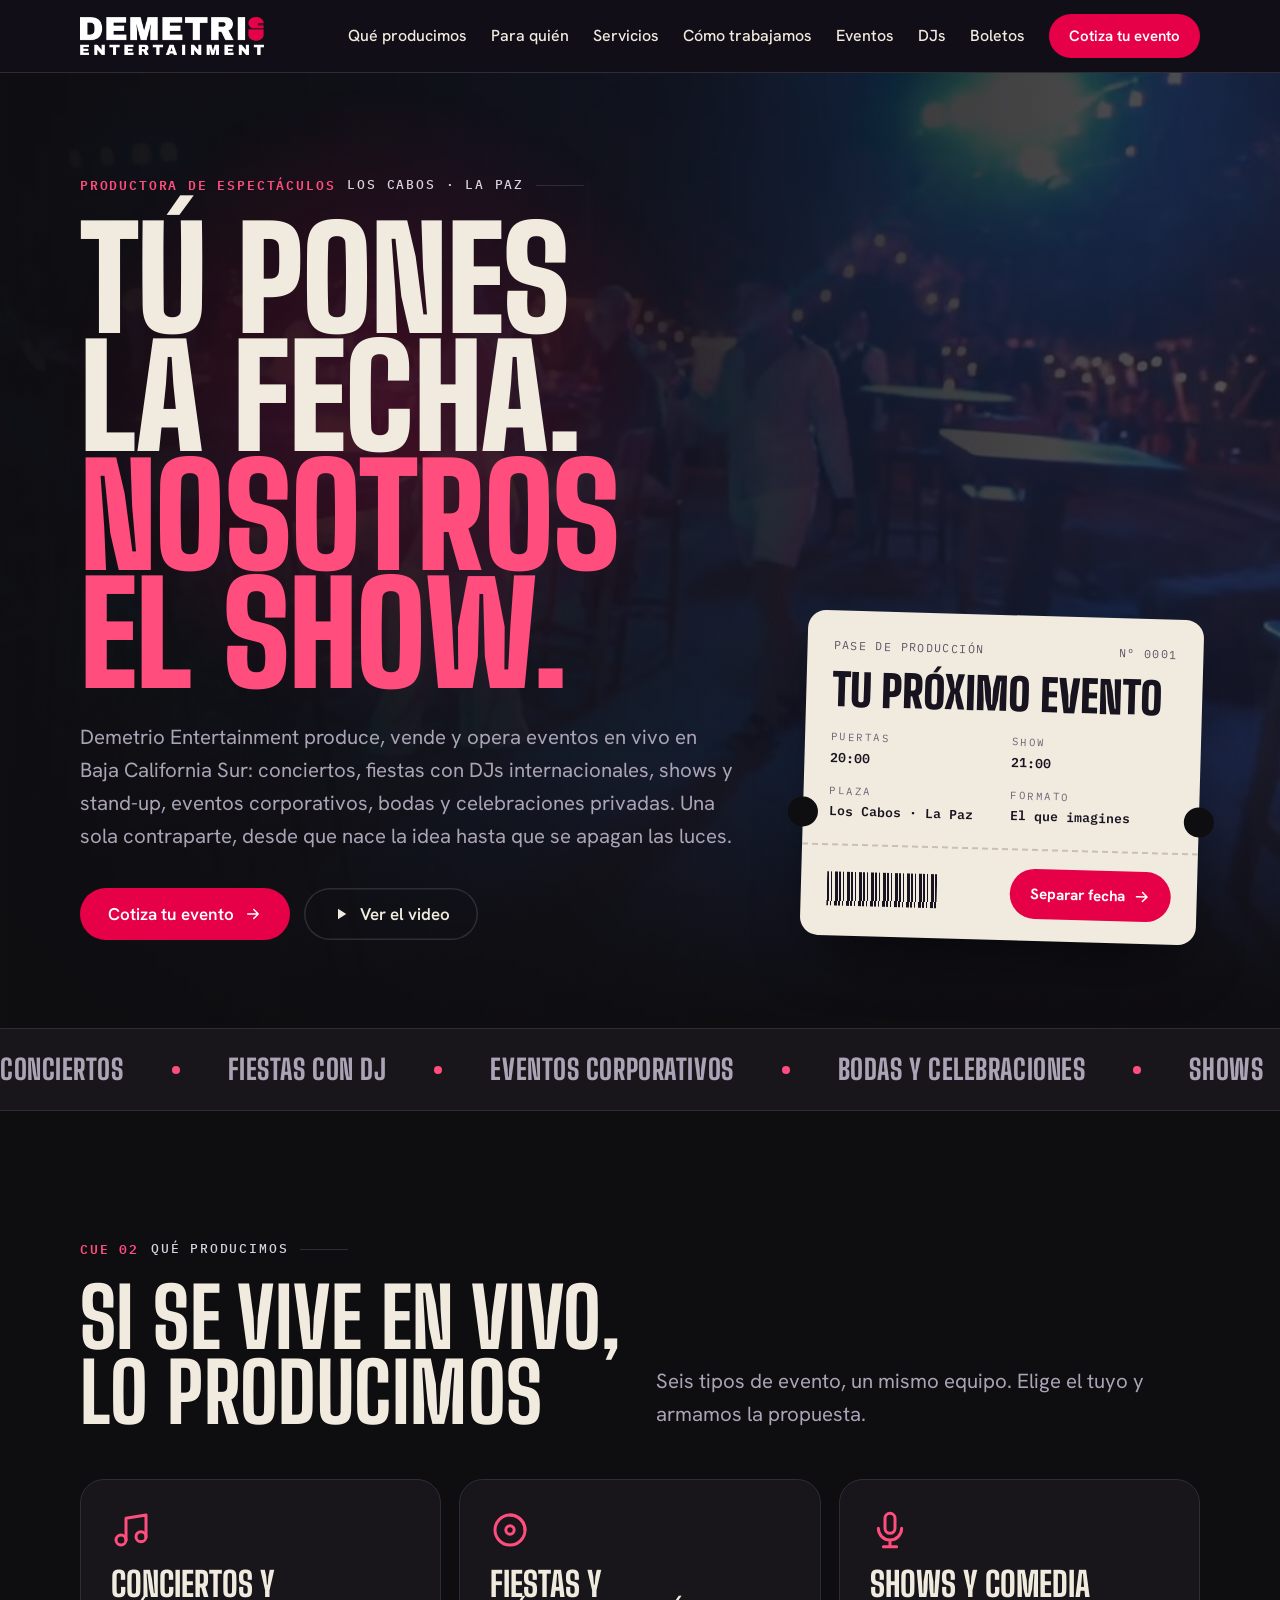
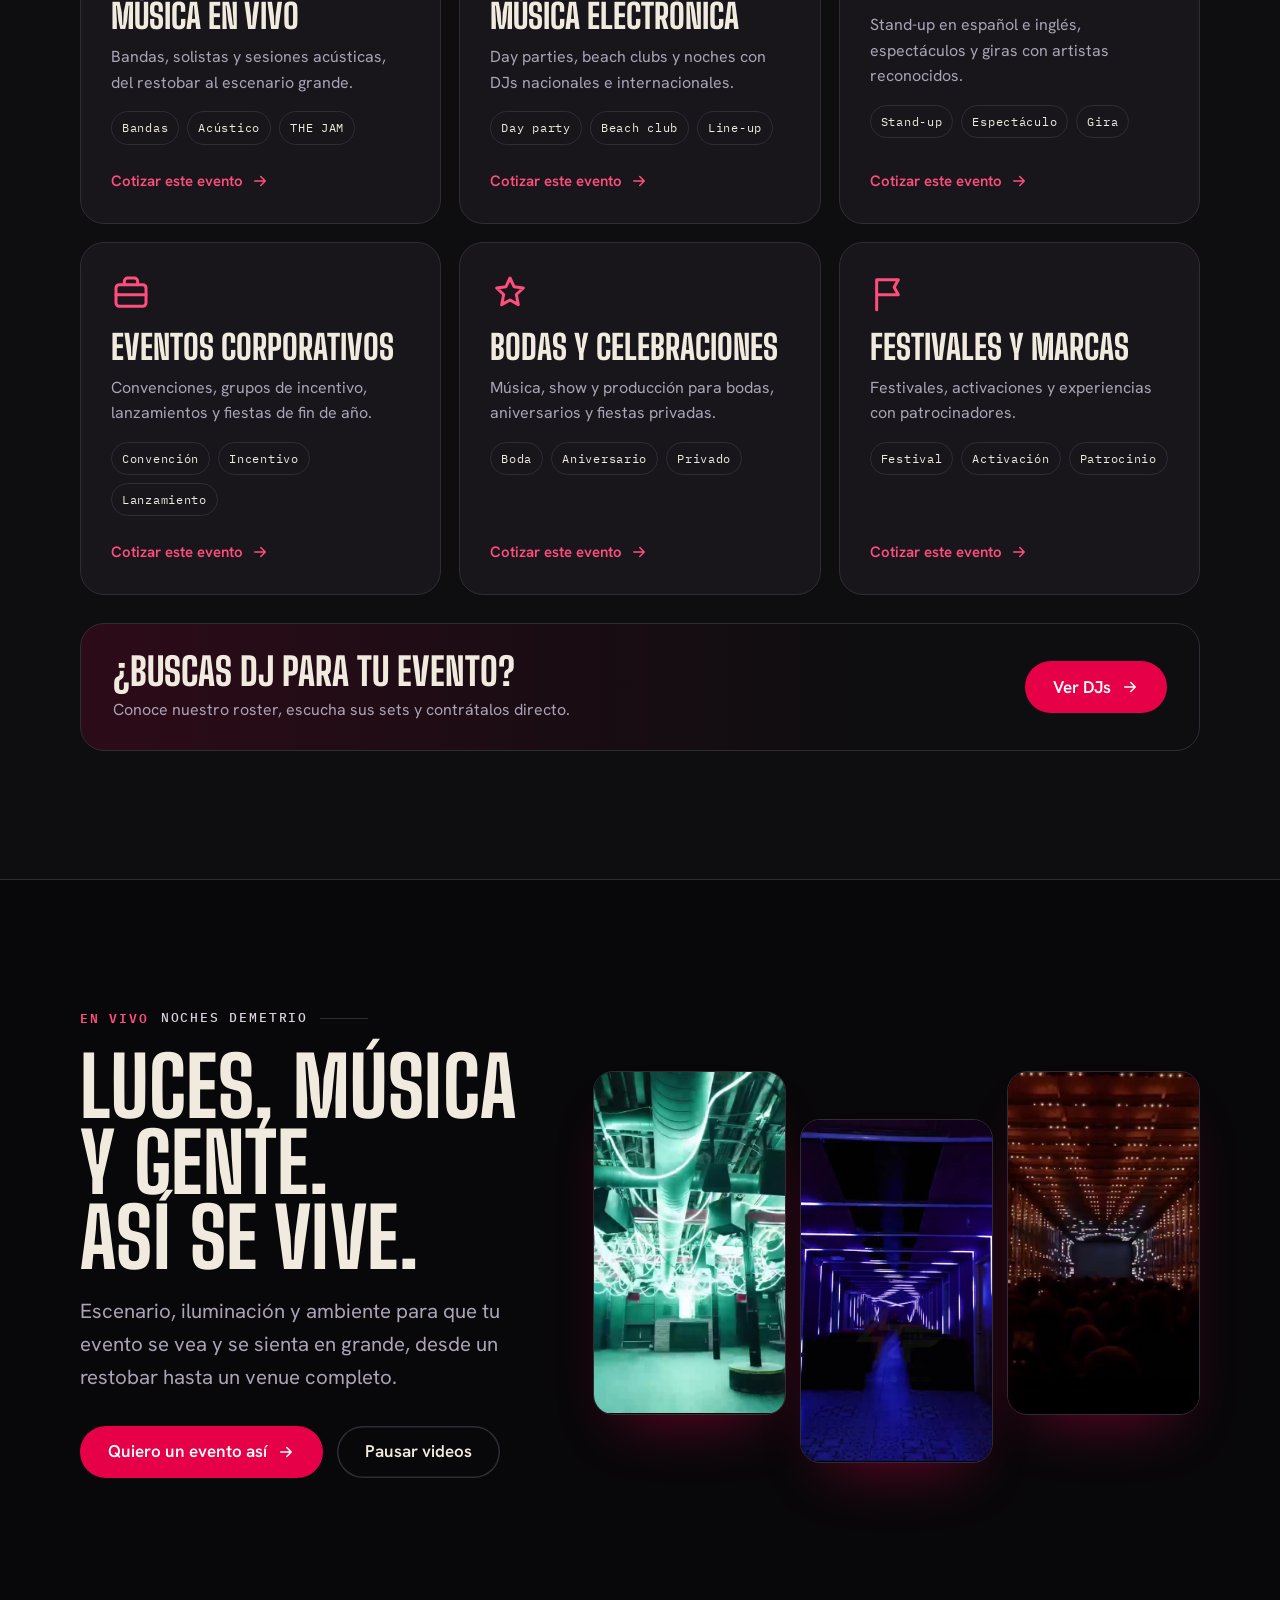
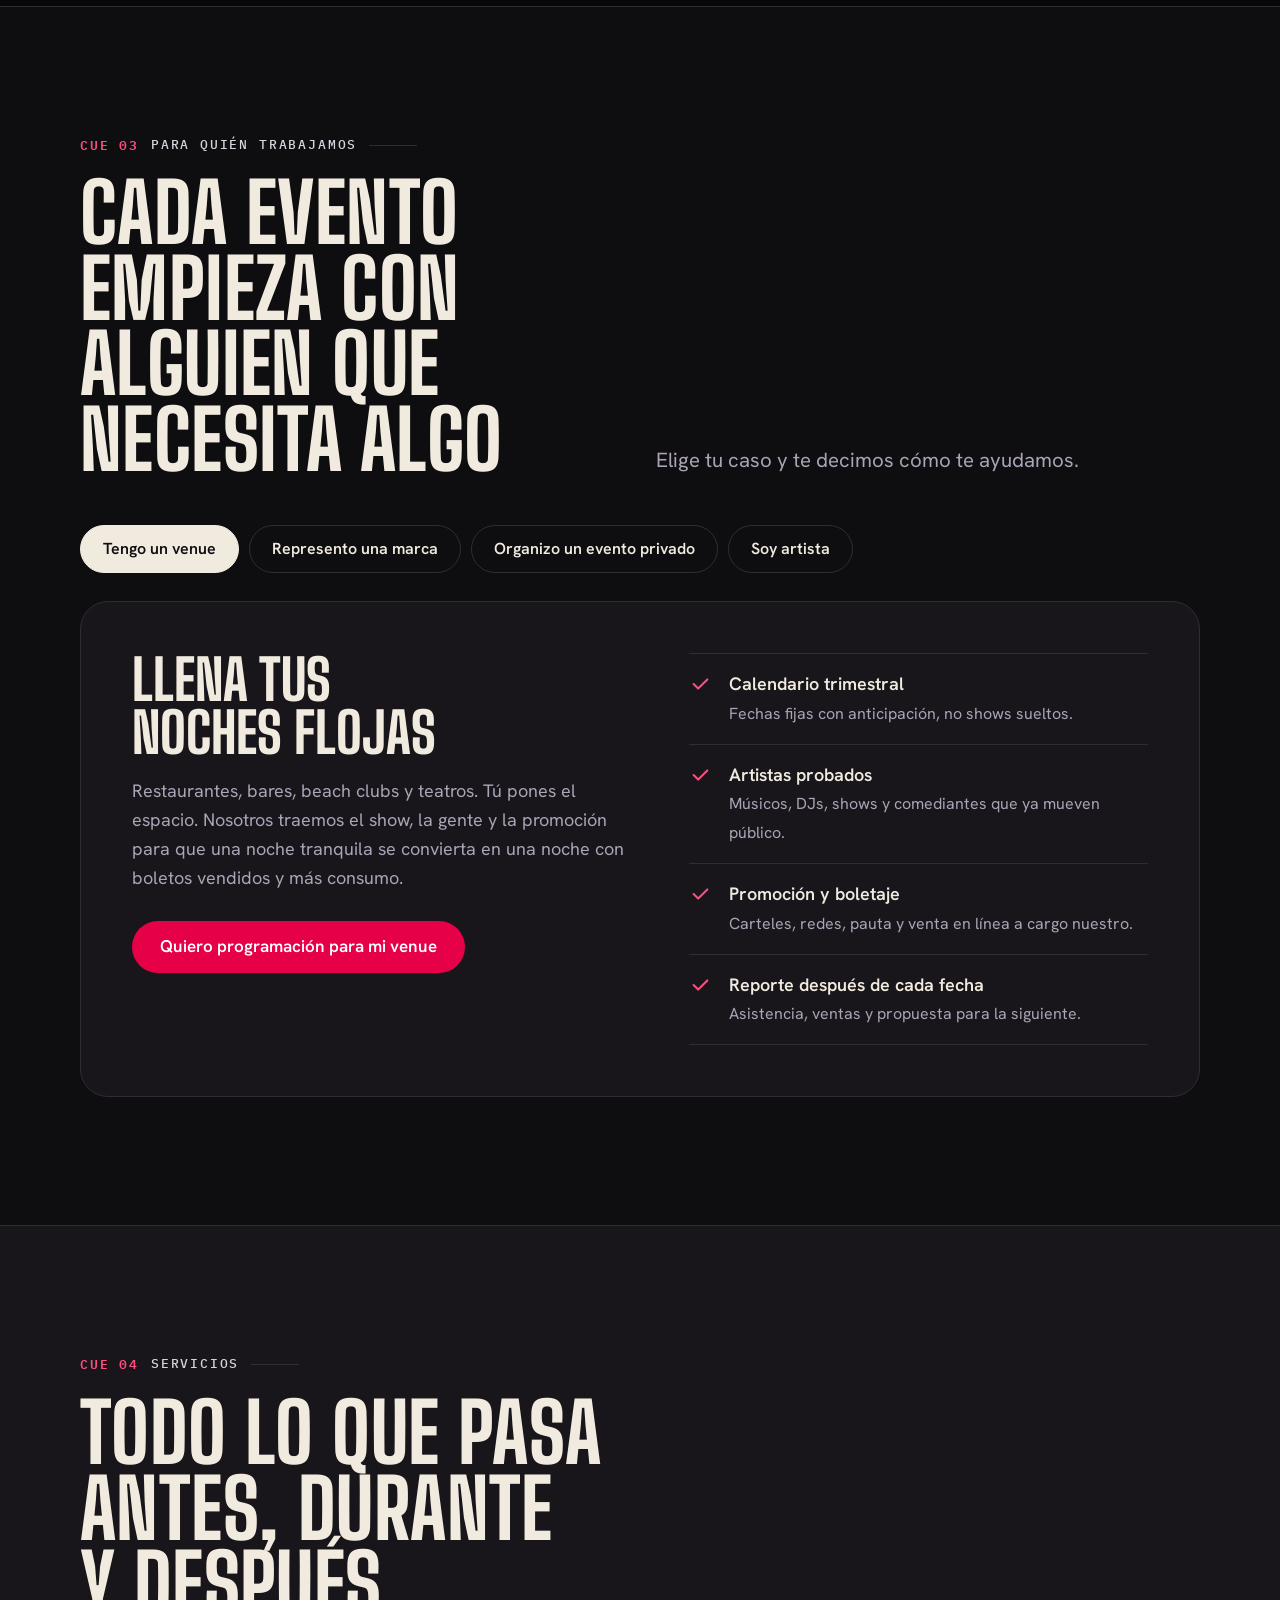
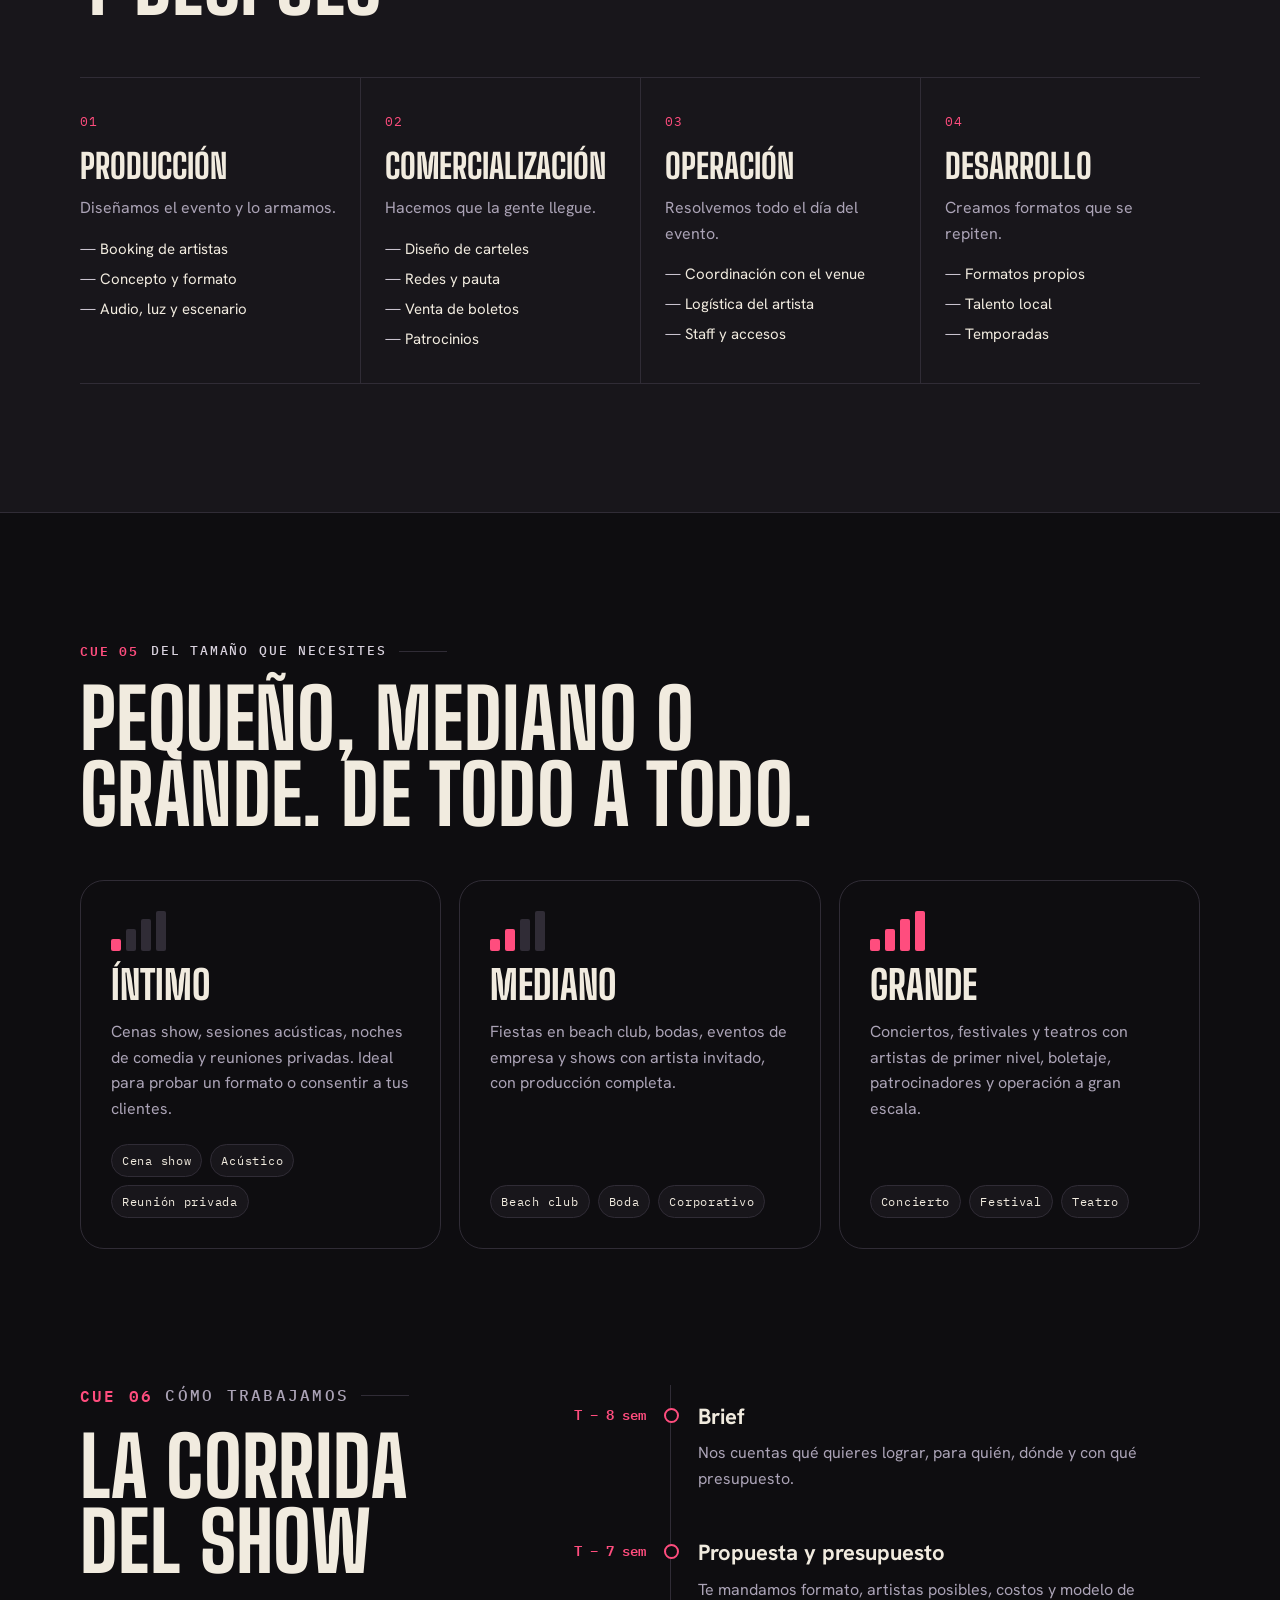
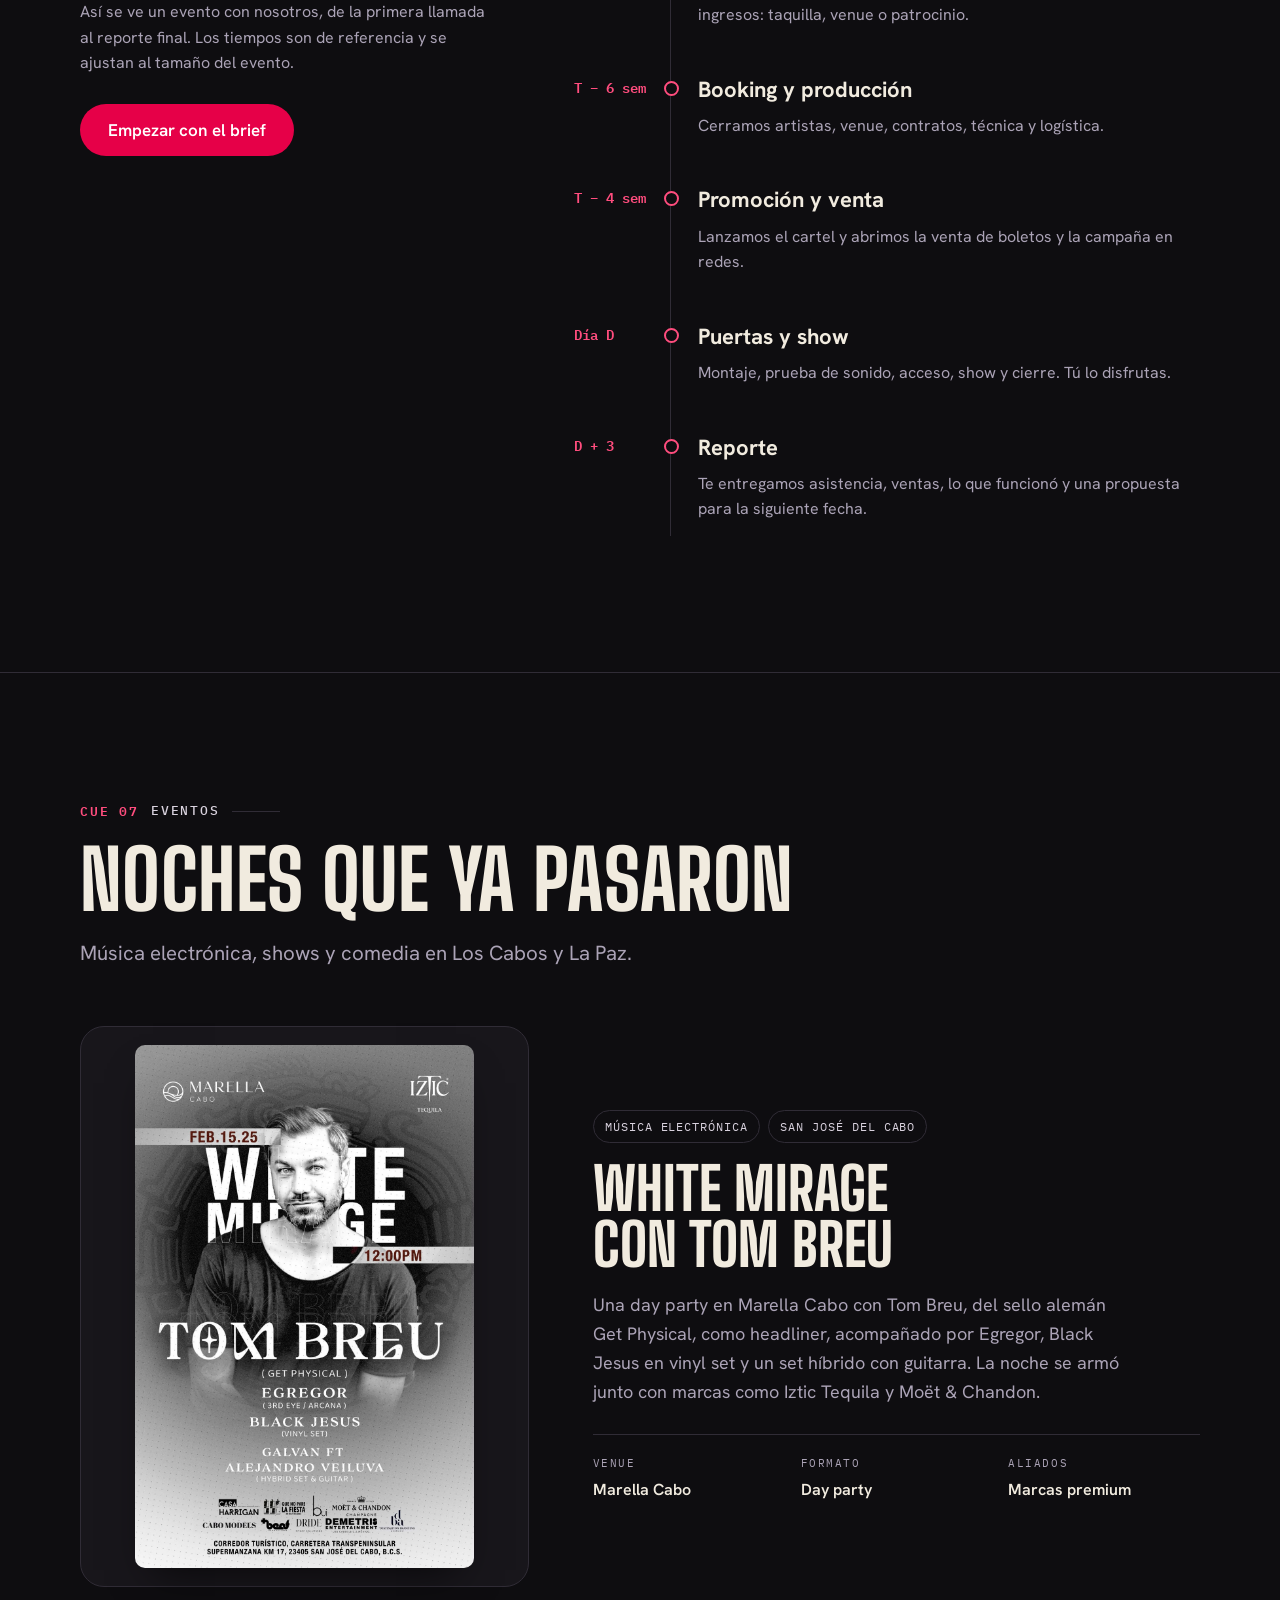
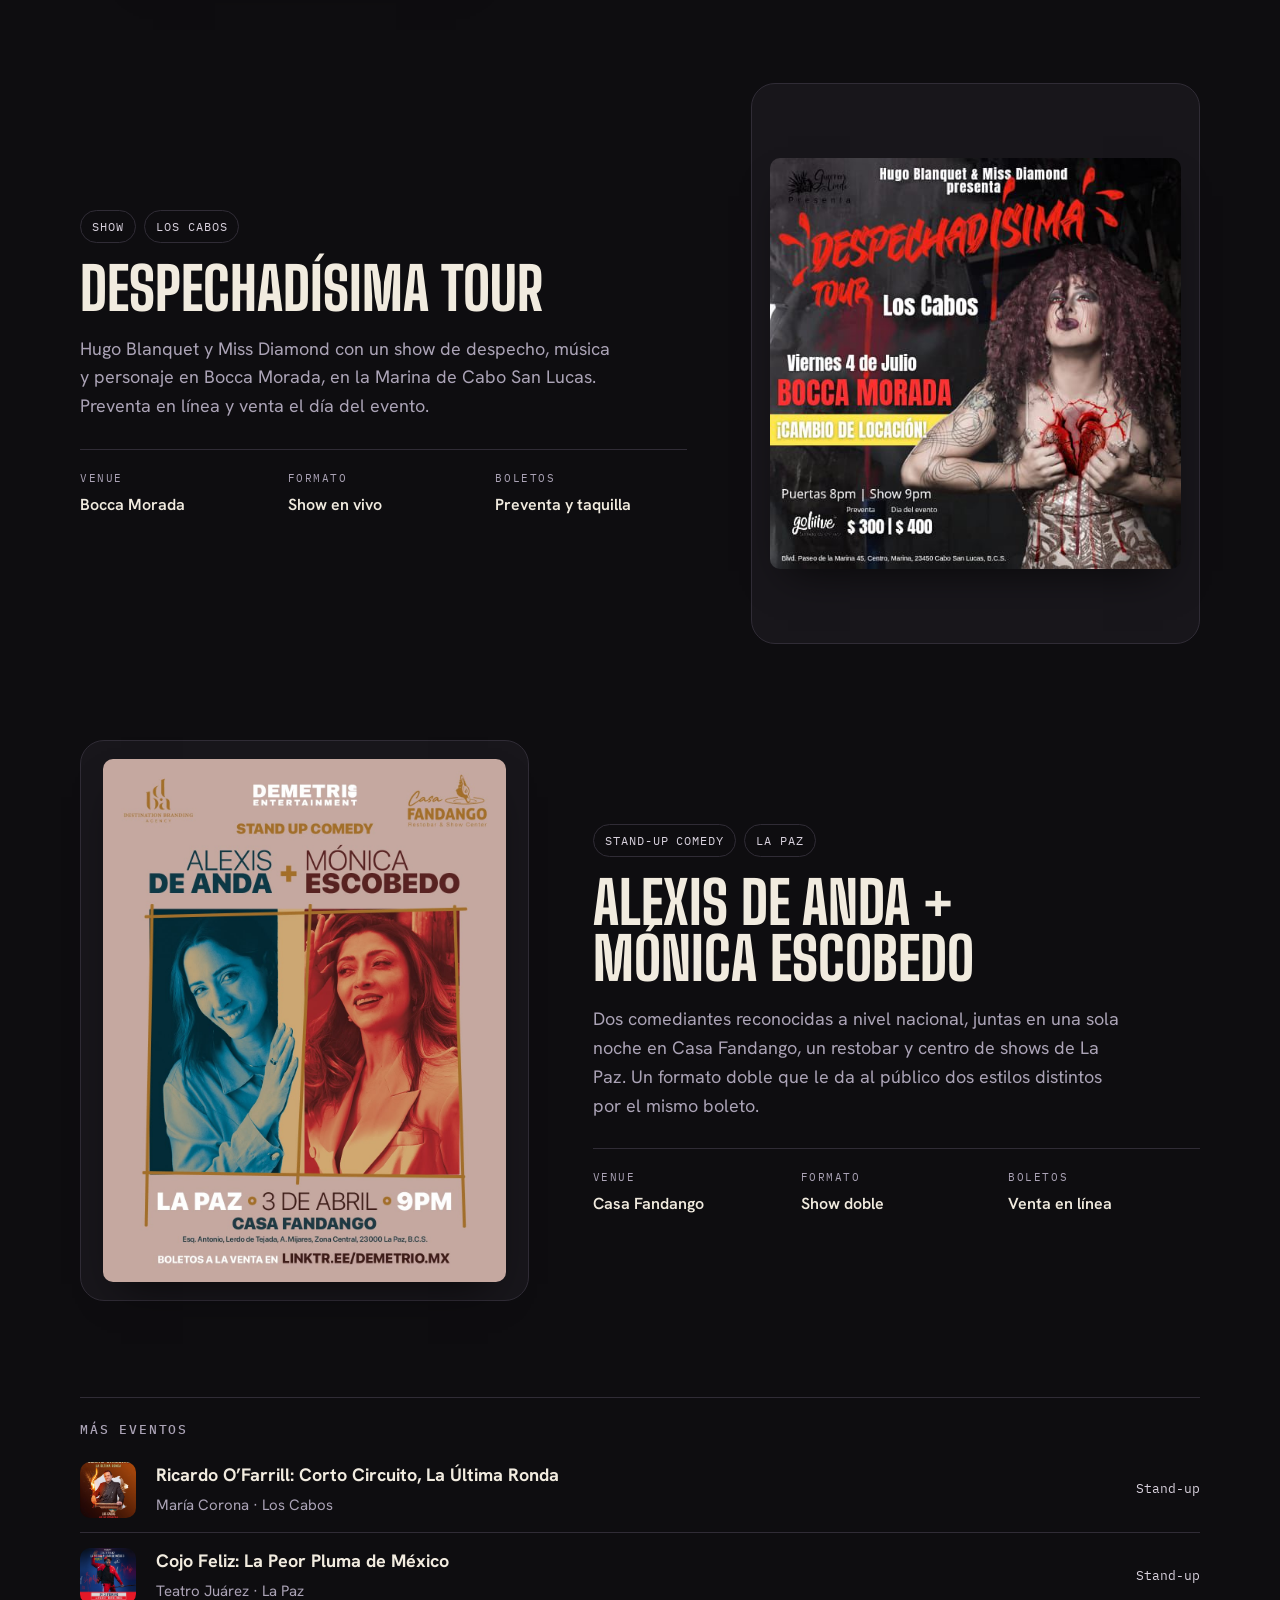
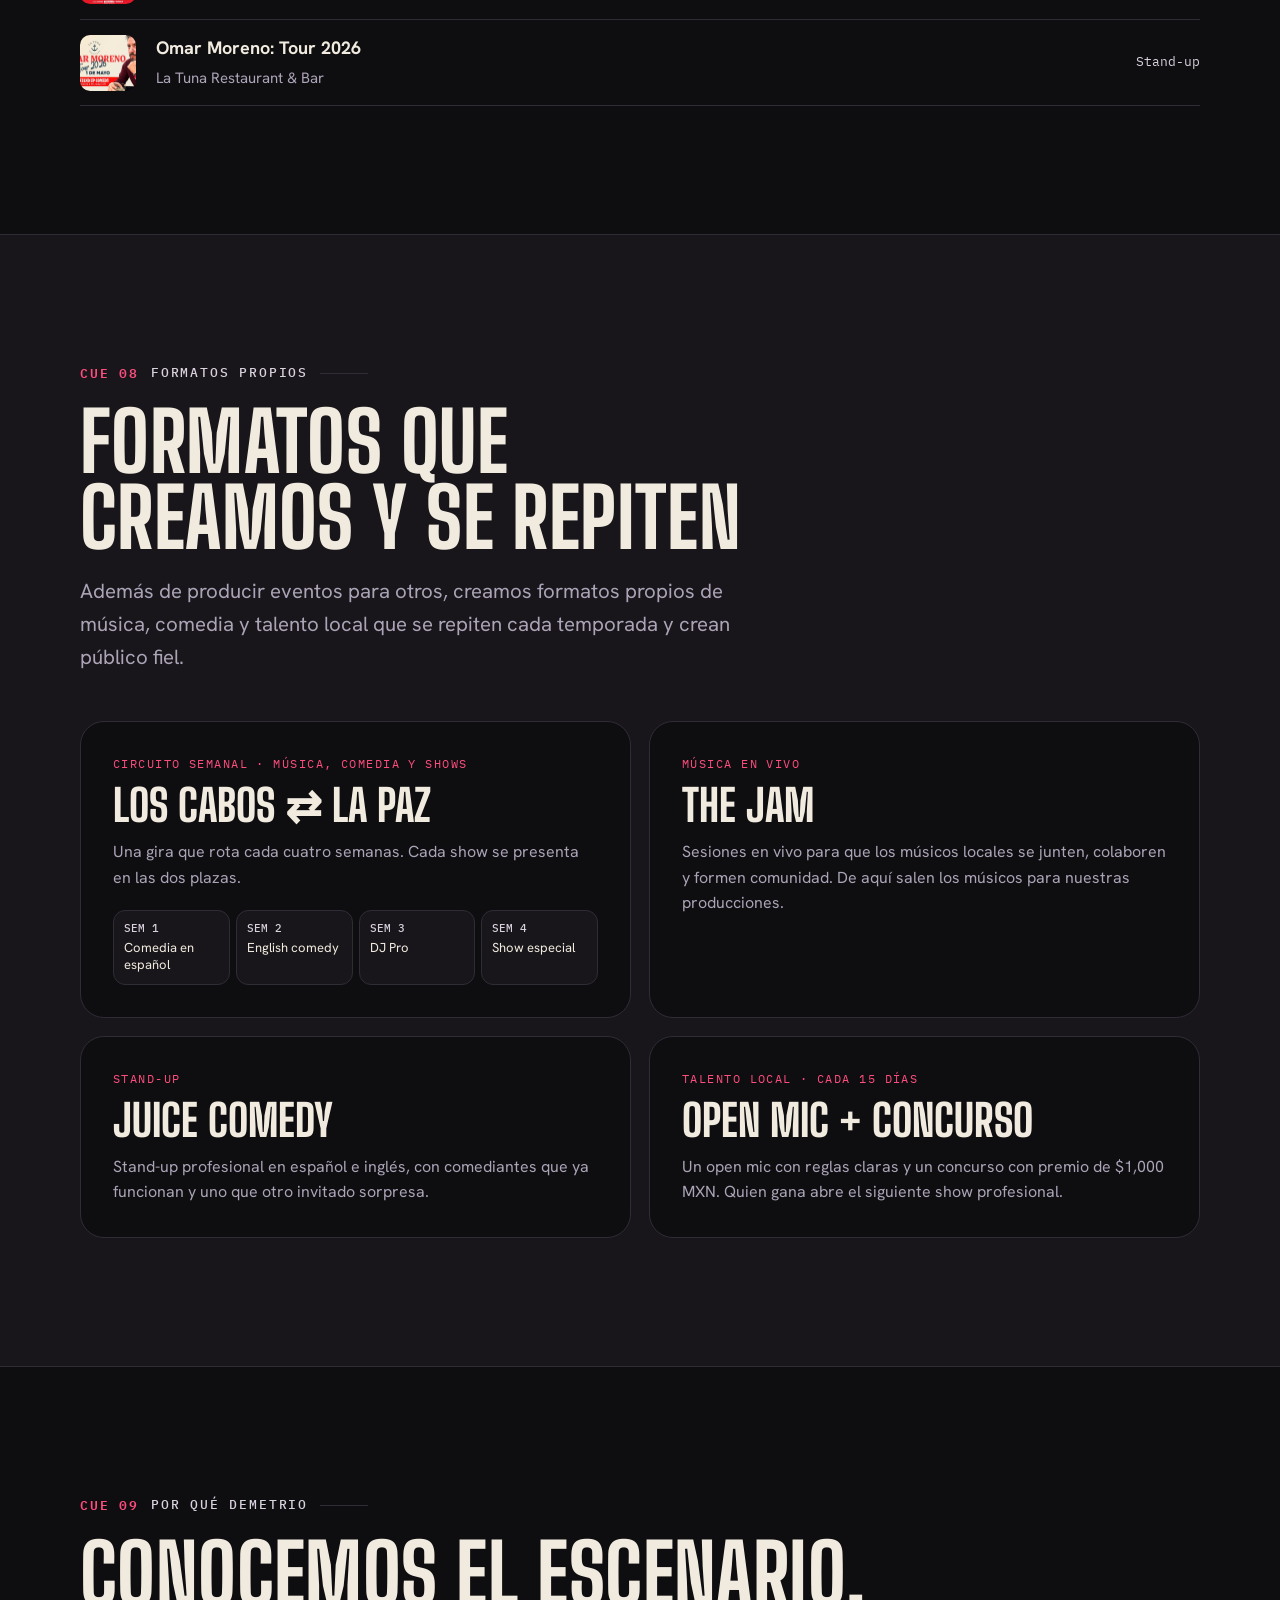
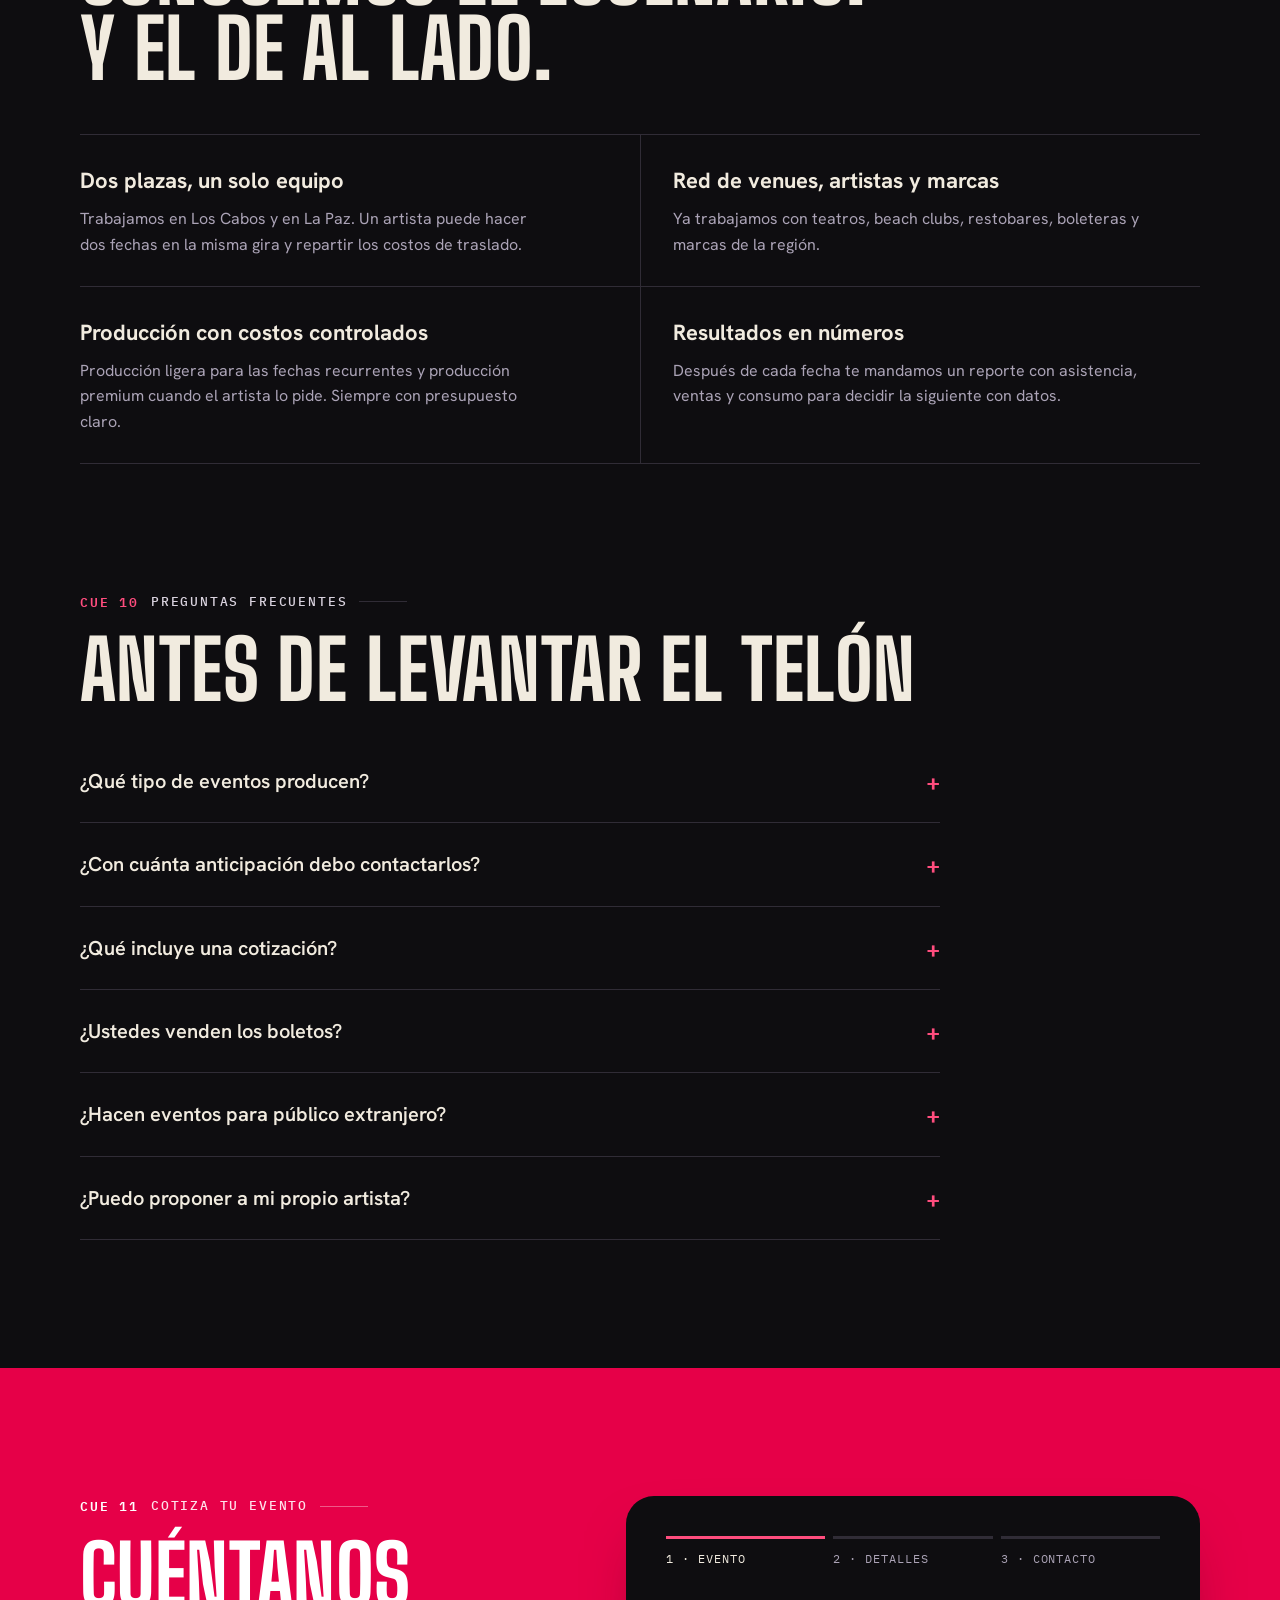
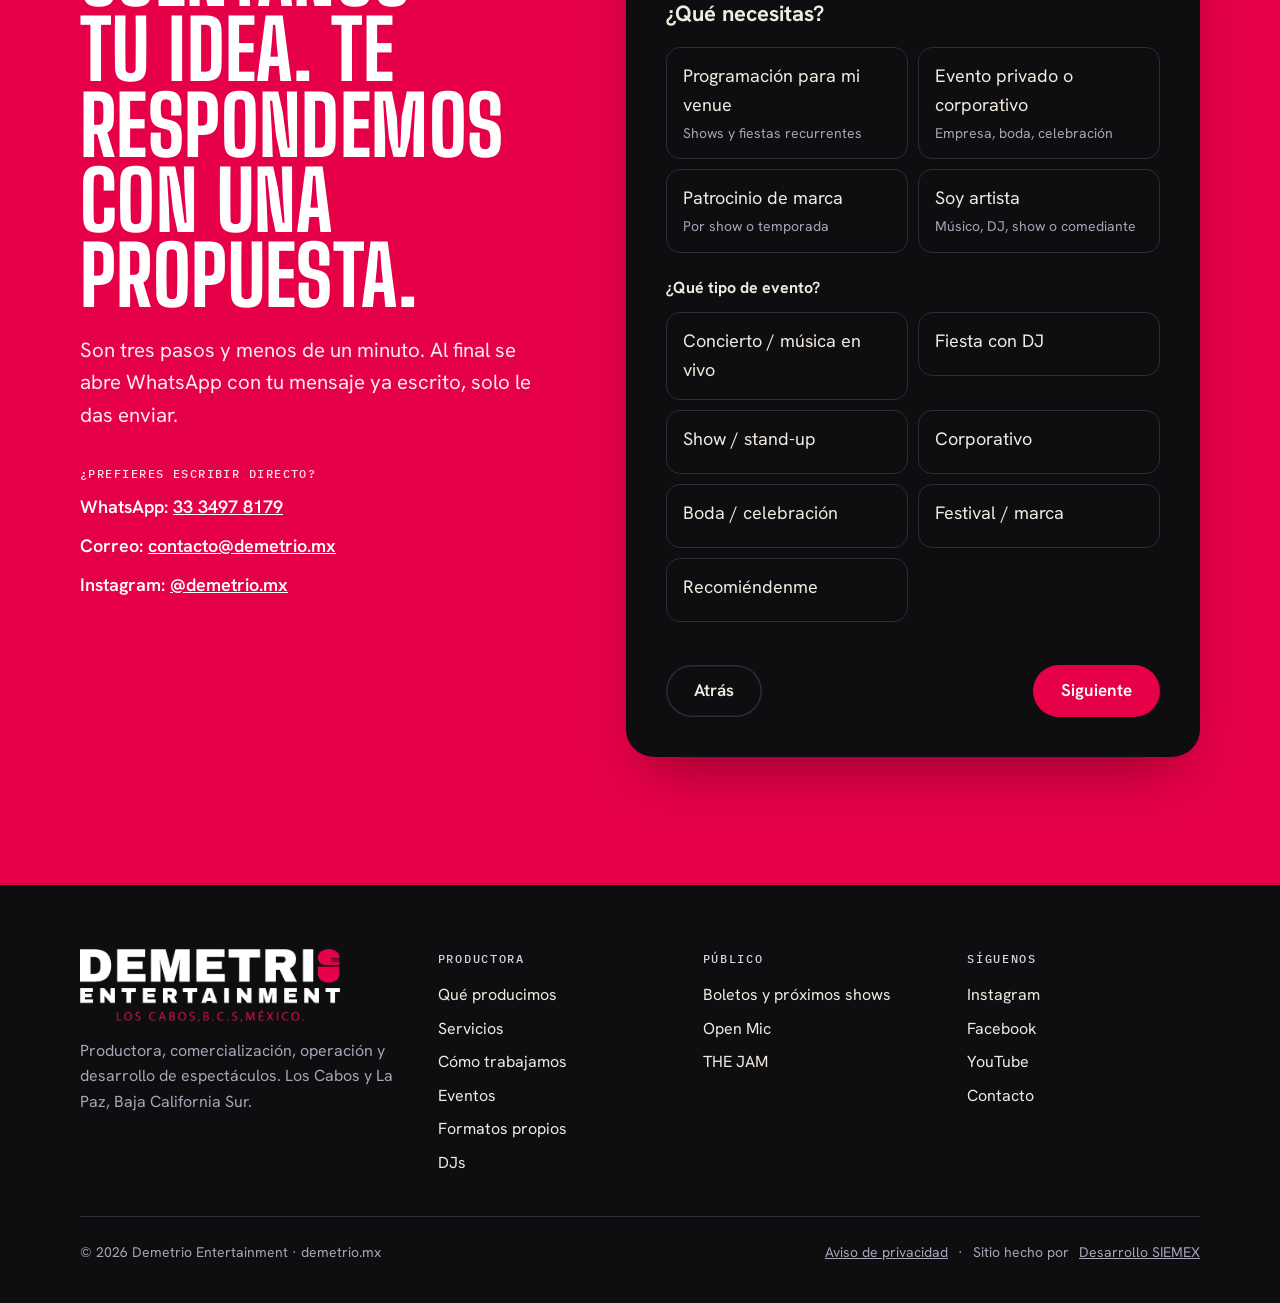
==== commit b6405d1b: "Actualizar el WhatsApp de Demetrio al +52 33 3497 8179 Co-Authored-By: Claude Opus 5.5 <noreply@anth" ====
--- a/index.html
+++ b/index.html
@@ -24,6 +24,49 @@
 <link rel="preconnect" href="https://fonts.googleapis.com">
 <link rel="preconnect" href="https://fonts.gstatic.com" crossorigin>
 <link href="https://fonts.googleapis.com/css2?family=Big+Shoulders+Display:wght@700;800;900&family=Hanken+Grotesk:wght@400;500;600;700&family=IBM+Plex+Mono:wght@400;500;600&display=swap" rel="stylesheet">
+<script type="application/ld+json">
+{
+ "@context": "https://schema.org",
+ "@type": "Organization",
+ "@id": "https://demetrio.mx/#org",
+ "name": "Demetrio Entertainment",
+ "url": "https://demetrio.mx/",
+ "logo": "https://demetrio.mx/assets/brand/logo-demetrio-full.png",
+ "image": "https://demetrio.mx/og-image.jpg",
+ "description": "Productora de espectáculos en Los Cabos y La Paz, Baja California Sur: conciertos, fiestas con DJs, shows y stand-up, eventos corporativos, bodas y celebraciones privadas.",
+ "email": "contacto@demetrio.mx",
+ "telephone": "+52 33 3497 8179",
+ "areaServed": [
+  {
+   "@type": "City",
+   "name": "Los Cabos"
+  },
+  {
+   "@type": "City",
+   "name": "La Paz"
+  },
+  {
+   "@type": "State",
+   "name": "Baja California Sur"
+  }
+ ],
+ "sameAs": [
+  "https://www.facebook.com/demetrio.mx",
+  "https://www.instagram.com/demetrio.mx",
+  "https://www.youtube.com/@demetriocabo8282"
+ ],
+ "contactPoint": {
+  "@type": "ContactPoint",
+  "contactType": "Contrataciones y cotizaciones",
+  "telephone": "+52 33 3497 8179",
+  "email": "contacto@demetrio.mx",
+  "availableLanguage": [
+   "es",
+   "en"
+  ]
+ }
+}
+</script>
 <link rel="stylesheet" href="/assets/css/site.css?v=5">
 </head>
 <body>
@@ -428,7 +471,7 @@
       <p class="lead" style="margin-top:20px">Son tres pasos y menos de un minuto. Al final se abre WhatsApp con tu mensaje ya escrito, solo le das enviar.</p>
       <div class="direct">
         <span>¿Prefieres escribir directo?</span>
-        <div>WhatsApp: <a href="https://wa.me/526242454573" id="waDirect">624 245 4573</a></div>
+        <div>WhatsApp: <a href="https://wa.me/523334978179" id="waDirect">33 3497 8179</a></div>
         <div>Correo: <a href="mailto:contacto@demetrio.mx">contacto@demetrio.mx</a></div>
         <div>Instagram: <a href="https://www.instagram.com/demetrio.mx">@demetrio.mx</a></div>
       </div>
@@ -475,7 +518,7 @@
         <div class="fields">
           <div class="field"><label for="f-nombre">Nombre</label><input id="f-nombre" name="nombre" type="text" autocomplete="name"></div>
           <div class="field"><label for="f-empresa">Empresa o venue</label><input id="f-empresa" name="empresa" type="text" autocomplete="organization"></div>
-          <div class="field full"><label for="f-tel">WhatsApp</label><input id="f-tel" name="tel" type="tel" autocomplete="tel" placeholder="624 000 0000"></div>
+          <div class="field full"><label for="f-tel">WhatsApp</label><input id="f-tel" name="tel" type="tel" autocomplete="tel" placeholder="Tu número a 10 dígitos"></div>
         </div>
       </fieldset>
 
@@ -525,7 +568,7 @@
 <script>
 (function(){
   // Configuración: número de WhatsApp de Demetrio (código de país + número, sin espacios)
-  var WHATSAPP = "526242454573";
+  var WHATSAPP = "523334978179";
 
   document.getElementById('yr').textContent = new Date().getFullYear();
   document.getElementById('waDirect').href = 'https://wa.me/' + WHATSAPP;
